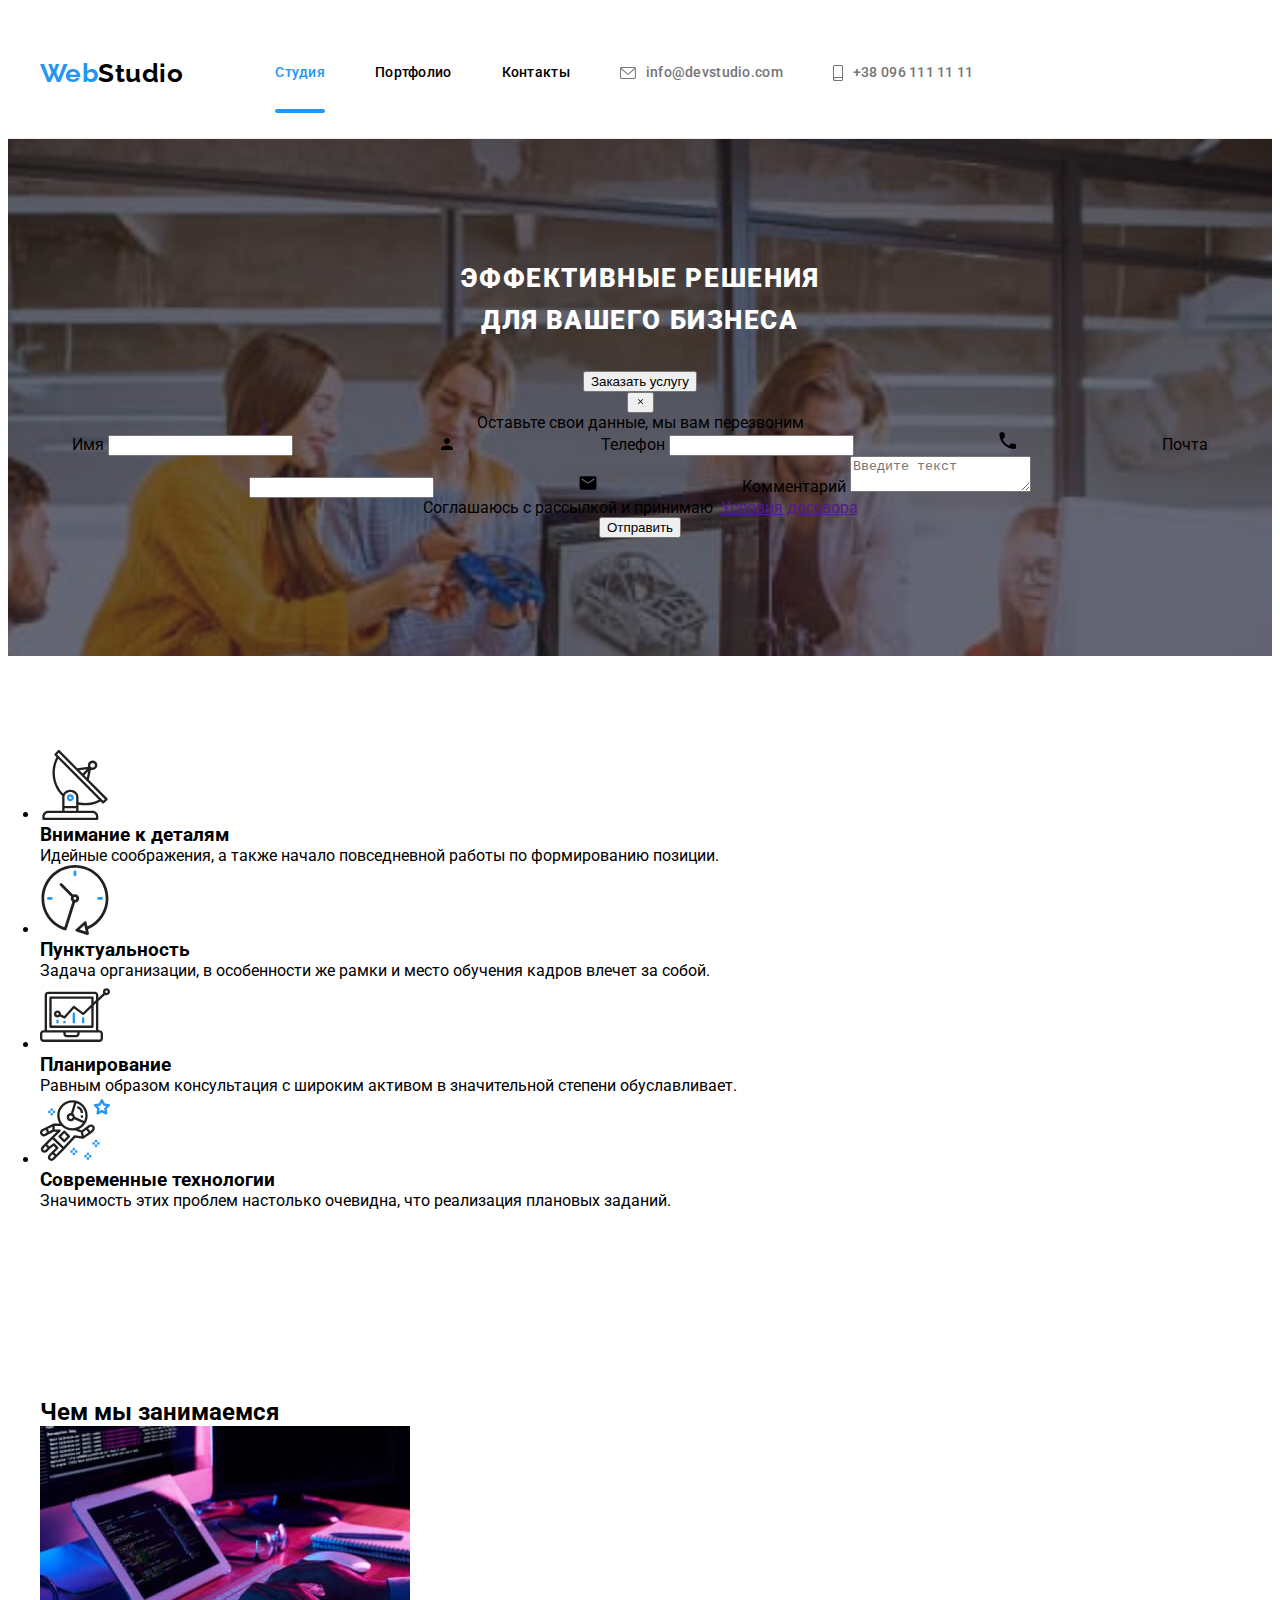
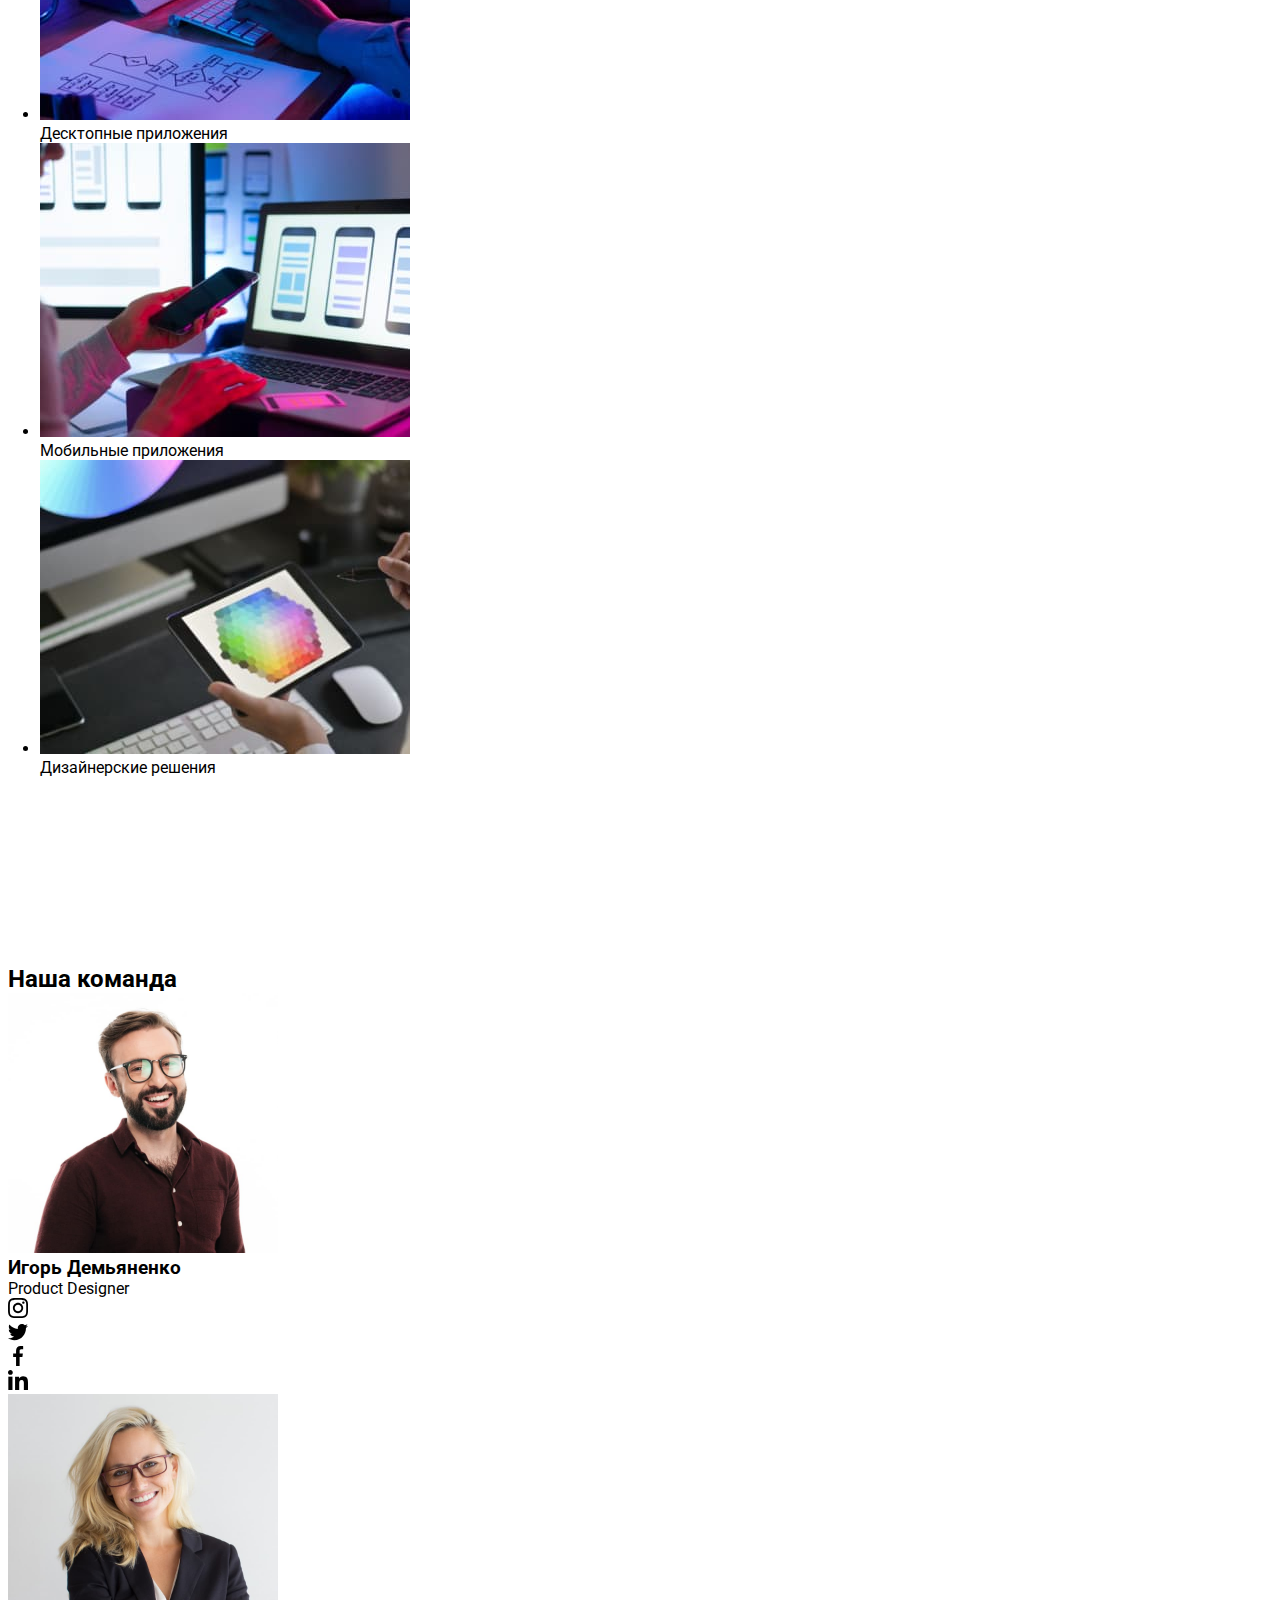
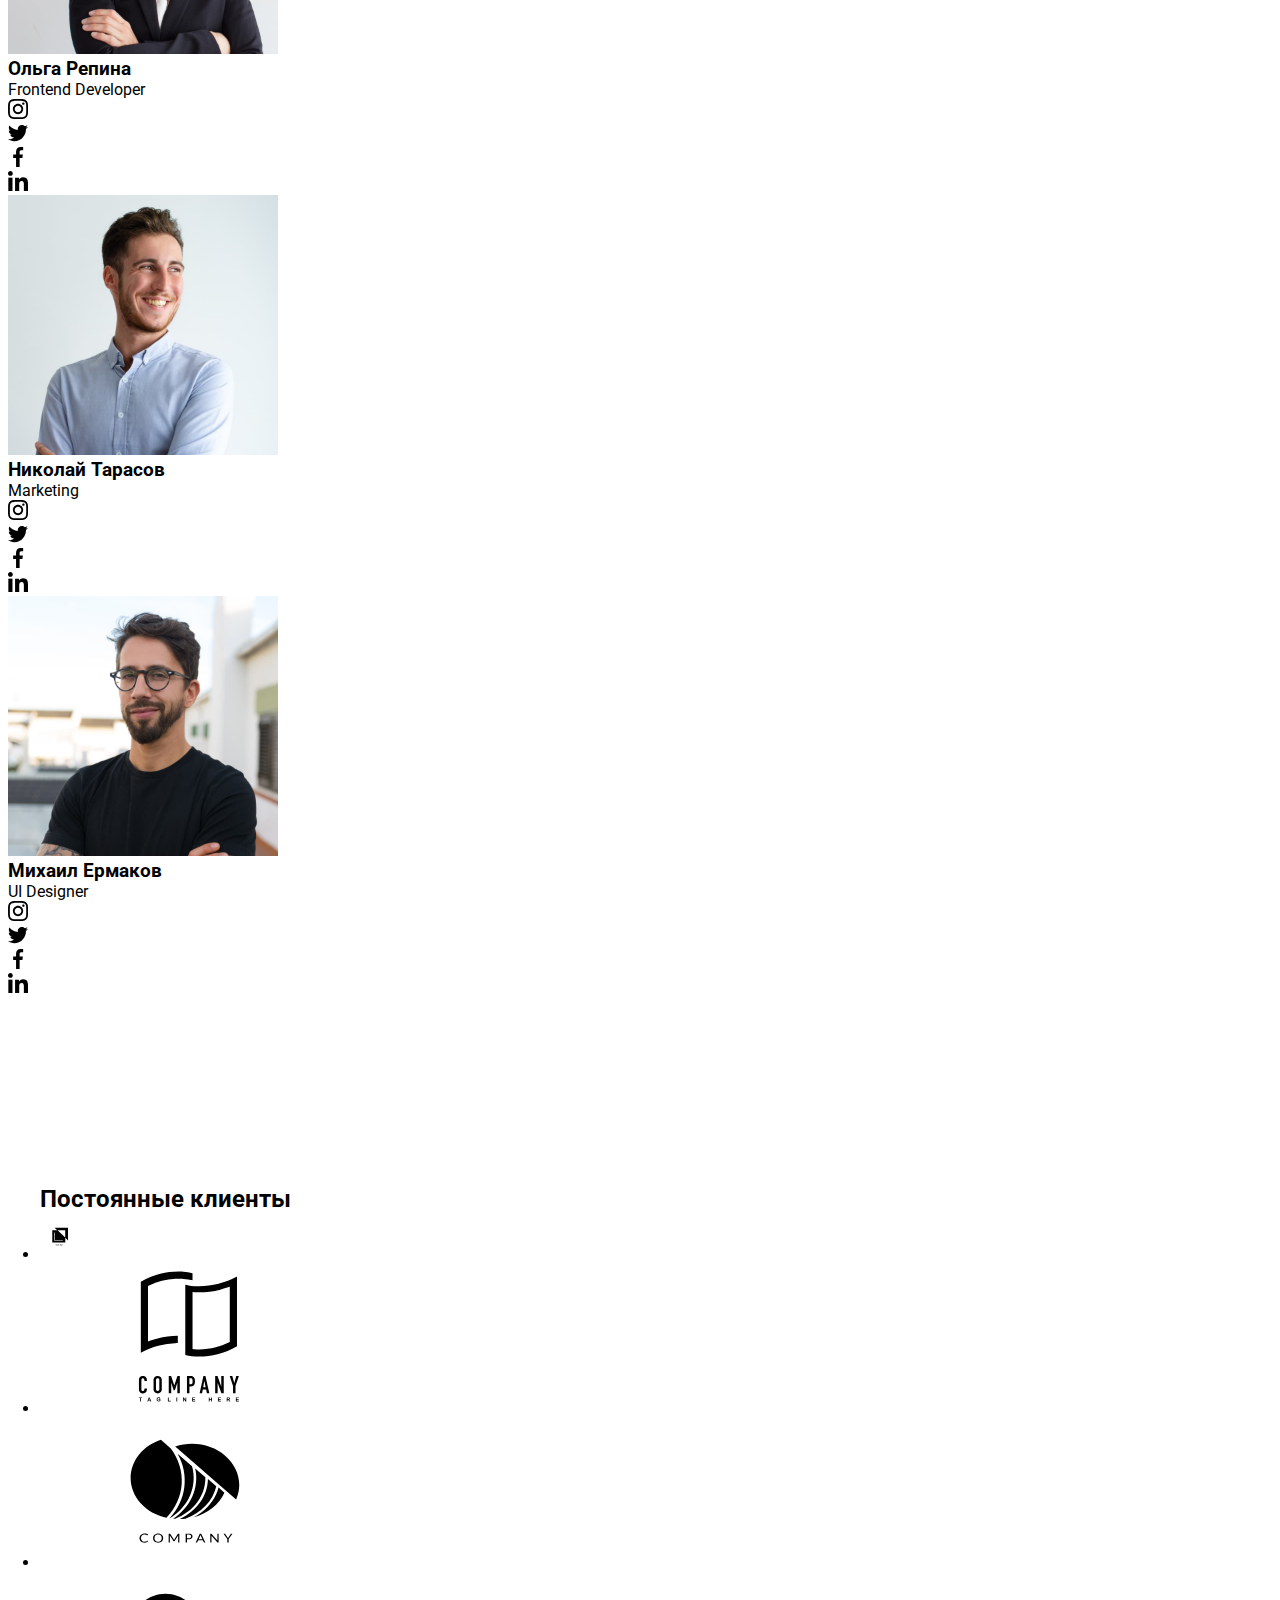
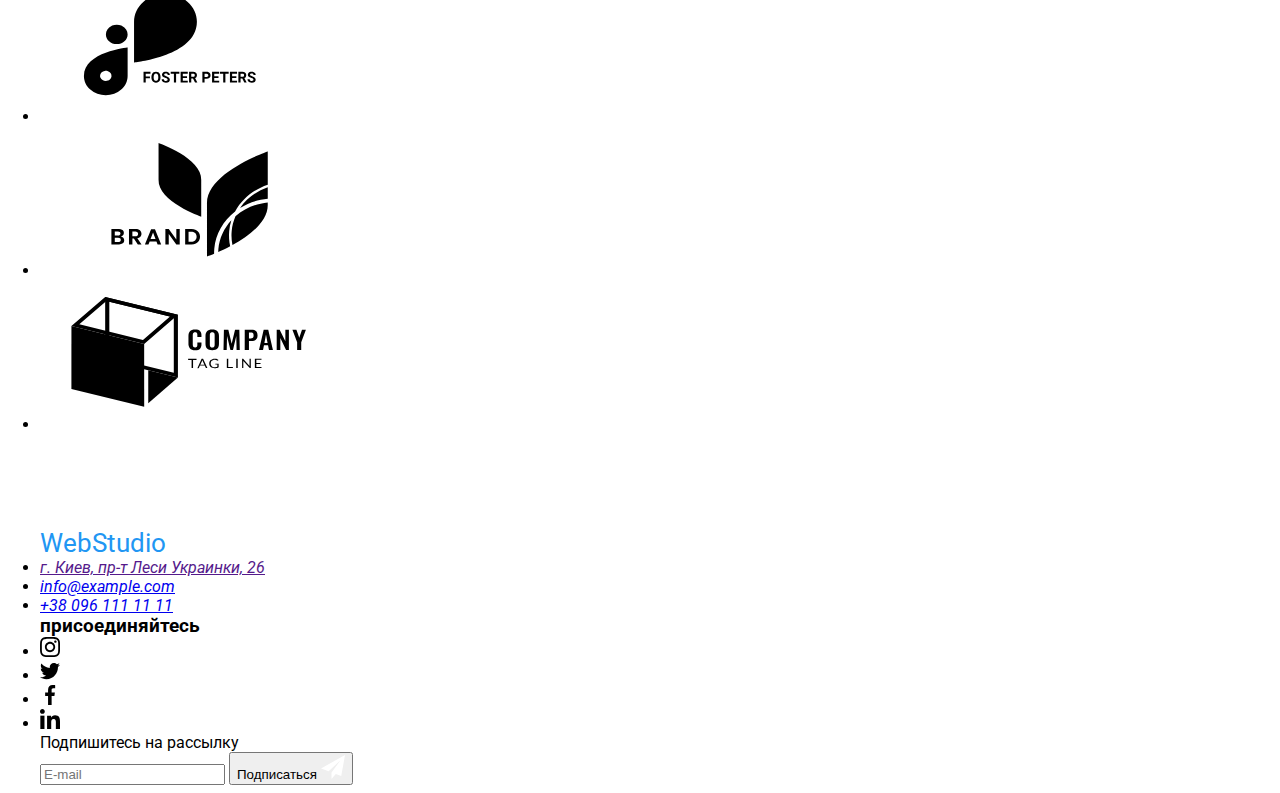
==== index.html @ 6438ca78 "sqoosh foto" ====
<!DOCTYPE html>
<html lang="ru">
<head>
    <meta charset="UTF-8">
    <meta http-equiv="X-UA-Compatible" content="IE=edge">
    <meta name="viewport" content="width=device-width, initial-scale=1.0">
    <title>Студия</title>
    <link rel="stylesheet" href="https://cdnjs.cloudflare.com/ajax/libs/modern-normalize/1.1.0/modern-normalize.min.css"
        integrity="sha512-wpPYUAdjBVSE4KJnH1VR1HeZfpl1ub8YT/NKx4PuQ5NmX2tKuGu6U/JRp5y+Y8XG2tV+wKQpNHVUX03MfMFn9Q=="
        crossorigin="anonymous" referrerpolicy="no-referrer" />
    <link href="https://fonts.googleapis.com/css2?family=Raleway:wght@700&family=Roboto:wght@400;500;700;900&display=swap"
        rel="stylesheet">
    <!--<link rel="stylesheet" href="./css/style.css"/>-->
    <link rel="stylesheet" href="./css/main.min.css" />
</head>
<body>

    <header class="header">
        <div class="container header-container">
        <nav class="nav">
            <a href="/" class="logo-blue">Web<span class="logo">Studio</span></a>
        <ul class="navheader">
            <li class="navheader__item">
                <a href="" class="navheader__navigation navheader__header-page current">Студия</a></li>
            <li class="navheader__item">
                <a href="./portfolio.html" class="navheader__navigation navheader__header-page">Портфолио</a></li>
            <li class="navheader__item">
                <a href="" class="navheader__navigation navheader__header-page">Контакты</a></li>
        </ul>
        <ul class="contacts">
            <li class="contacts__item-contact"><a href="mailto:info@devstudio.com" class="contacts__contact">
                    <svg class="contacts__mail-icon">
                        <use href="./img/symbol-defs.svg#icon-letter" wight="16" height="12"></use>
                    </svg>info@devstudio.com</a></li>
            <li class="contacts__item-contact"><a href="tel:+380961111111" class="contacts__contact">
                    <svg class="contacts__tel-icon">
                        <use href="./img/symbol-defs.svg#icon-smartphone" wight="10" height="16"></use>
                    </svg>+38 096 111 11 11</a></li>
        </ul>
        </nav>
        <button  type="button" class="burger-btn" data-menu-open>
            <svg class="burger-btn__icon" width="40" height="40">
                <use class="icon-burger" href="./img/symbol-defs.svg#icon-burger "></use>
                
            </svg>
        </button>
        </div>
        <div class="mobile-menu" data-menu>
            <div class="container mobile-menu__container">
                <button type="button" class="close-btn mobile-menu__close-button" data-menu-close>
                    <svg class="close-icon mobile-menu__close-icon" width="40" height="40">
                        <use class="icon-cross" href="./img/symbol-defs.svg#icon-close"></use>
                    </svg>
                </button>
                <ul class="nav-menu list">
                    <li class="nav-menu__item">
                        <a href="./index.html" class="nav-menu__link link">Студия</a>
                    </li>
                    <li class="nav-menu__item">
                        <a href="./portfolio.html" class="nav-menu__link link">Портфолио</a>
                    </li>
                    <li class="nav-menu__item">
                        <a href="" class="nav-menu__link link">Контакты</a>
                    </li>
                </ul>
                <ul class="nav-address list">
                    <li class="nav-address__tel">
                        <a href="tel:+380961111111" class="nav-address__tel-link link">+38 096 111 11 11</a>
                    </li>
                    <li class="nav-address__mail">
                        <a href="mailto:info@devstudio.com" class="nav-address__mail-link link">info@devstudio.com</a>
                    </li>
                </ul>
                <ul class="nav-social list">
                    <li class="nav-social__item">
                        <a href="" class="nav-social__link link">Instagram</a>
                    </li>
                    <li class="nav-social__item">
                        <a href="" class="nav-social__link link">Twitter</a>
                    </li>
                    <li class="nav-social__item">
                        <a href="" class="nav-social__link link">Facebook</a>
                    </li>
                    <li class="nav-social__item">
                        <a href="" class="nav-social__link link">LinkedIn</a>
                    </li>
                </ul>
            </div>
        </div>
    </header>
    <main>
        <section class="title title-section">
            <div class="container">
            <h1 class="title__first">Эффективные решения <br />для вашего бизнеса</h1>
            <button type="button" class="btn" data-modal-open>Заказать услугу</button>
            <div class="backdrop is-hidden" data-modal>
                <div class="modal">
                    <button type="button" class="modal__close-btn" data-modal-close>
                        <svg class="modal__close-icon" width="11" height="11">
                            <use href="./img/symbol-defs.svg#icon-close"></use>
                        </svg>
                    </button>
                    <form class="modal-form">
                        <p class="modal-form__title">Оставьте свои данные, мы вам перезвоним</p>
                        <label class="modal-form__field">
                            Имя
                            <span class="container-icon">
                                <input name="user-name" type="text" class="modal-form__input" required >
                                <svg class="modal-form__input-icon" wight="12" height="12" >
                                    <use href="./img/symbol-defs.svg#icon-name"></use>
                                </svg>
                            </span>
                        </label>
                        <label class="modal-form__field">
                            Телефон
                            <span class="container-icon">
                                <input name="user-phone" type="tel" class="modal-form__input">
                                <svg class="modal-form__input-icon" wight="18" height="18">
                                    <use href="./img/symbol-defs.svg#icon-phone"></use>
                                </svg>
                            </span>
                        </label>
                        <label class="modal-form__field">
                            Почта
                            <span class="container-icon">
                                <input name="user-email" type="email" class="modal-form__input">
                                <svg class="modal-form__input-icon" wight="18" height="18">
                                    <use href="./img/symbol-defs.svg#icon-mail"></use>
                                </svg>
                            </span>
                        </label>
                        <label class="modal-form__field">
                            Комментарий
                            <textarea class="modal-form__input modal-form__message" name="user-message" placeholder="Введите текст"></textarea>
                        </label>
                        <div class="contact-form-chekbox-wrapper">
                        <input name="checkbox-policy" type="checkbox" class="modal-form__checkbox visually-hidden" id="checkbox-policy" required>
                        <label class="modal-form__checkbox-policy" for="checkbox-policy" >Соглашаюсь с рассылкой и принимаю&ensp;<a href="" class="modal-form-policy-link">Условия договора</a></label>
                        </div>
                        <button type="submit" class="modal-form__btn">Отправить</button>
                    </form>
                </div>
            </div>
            </div>
        </section>
        <section class="list-desc section">
            <div class="container">
            <h2 hidden>Особенности</h2>
            <ul class="advantages">
                <li class="advantages__title">
                    <div class="advantages__deck-title">
                        <svg class="advantages__desc-icon" width="70" height="70">
                            <use href="./img/symbol-defs.svg#icon-antenna"></use>
                        </svg>
                        </div>
                    <h3 class="advantages__h3-list-title">Внимание к деталям</h3>
                    <p class="advantages__p-list-title">Идейные соображения, а также начало повседневной работы по формированию позиции.</p>
                    
                </li>
                <li class="advantages__title">
                    <div class="advantages__deck-title">
                        <svg class="advantages__desc-icon" width="70" height="70">
                            <use href="./img/symbol-defs.svg#icon-clock"></use>
                        </svg>
                        </div>
                    <h3 class="advantages__h3-list-title">Пунктуальность</h3>
                    <p class="advantages__p-list-title">Задача организации, в особенности же рамки и место обучения кадров влечет за собой.</p>
                    
                </li>
                <li class="advantages__title">
                    <div class="advantages__deck-title">
                        <svg class="advantages__desc-icon" width="70" height="70">
                            <use href="./img/symbol-defs.svg#icon-diagram"></use>
                        </svg>
                        </div>
                    <h3 class="advantages__h3-list-title">Планирование</h3>
                    <p class="advantages__p-list-title">Равным образом консультация с широким активом в значительной степени обуславливает.</p>
                    
                </li>
                <li class="advantages__title" >
                    <div class="advantages__deck-title">
                        <svg class="advantages__desc-icon" width="70" height="70">
                            <use href="./img/symbol-defs.svg#icon-astronaut"></use>
                        </svg>
                        </div>
                    <h3 class="advantages__h3-list-title">Современные технологии</h3>
                    <p class="advantages__p-list-title">Значимость этих проблем настолько очевидна, что реализация плановых заданий.</p> 
                </li>
            </ul>
            </div>
        </section>
        <section class="list-busy section">
            <div class="container">
               
            <h2 class="list-busy__h2-title">Чем мы занимаемся</h2>
            <ul class="busy">
                <li class="busy__list-title-img">
                <div class="busy__title">
                <img src="./img/box1.jpg" alt="" 
                width="370"
                height="294"/>
                <div class="busy__box">
                    <p class="busy__text">Десктопные приложения</p>
                </div>
                </div>
                </li>
                <li class="busy__list-title-img">
                <div class="busy__title">
                <img src="./img/box2.jpg" alt=""
                width="370"
                height="294"/>
                <div class="busy__box">
                    <p class="busy__text">Мобильные приложения</p>
                </div>
                </div>
                </li>
                <li class="busy__list-title-img">
                <div class="busy__title">
                <img src="./img/box3.jpg" alt=""
                width="370"
                height="294"/>
                <div class="busy__box">
                    <p class="busy__text">Дизайнерские решения</p>
                </div>
                </div>
                </li>
            </ul>
            </div>
        </section>
        <section class="list-imgs section">
            <h2 class="list-imgs__h2-title">Наша команда</h2>
            <ul class="team">
                <li class="team__list-title-imgs"><img src="./img/img1.jpg" alt=""
                    width="270"
                    height="260"/>
                    <div class="team__info">
                    <h3 class="team__h3-name">Игорь Демьяненко</h3>
                    <p class="team__p-name">Product Designer</p>
                    <ul class="social">
                        <li class="social__links-item">
                            <a href="" class="social__list-item">
                            <svg class="social__icon" width="20" height="20">
                                <use href="./img/symbol-defs.svg#icon-instagram2"></use>
                            </svg> </a> 
                        </li>
                        <li class="social__links-item">
                            <a href="" class="social__list-item">
                            <svg class="social__icon" width="20" height="20">
                                <use href="./img/symbol-defs.svg#icon-twitter"></use>
                            </svg> </a> 
                        </li>
                        <li class="social__links-item">
                            <a href="" class="social__list-item">
                            <svg class="social__icon" width="20" height="20">
                                <use href="./img/symbol-defs.svg#icon-facebook"></use>
                            </svg> </a> 
                        </li>
                        <li class="social__links-item">
                            <a href="" class="social__list-item">
                            <svg class="social__icon" width="20" height="20">
                                <use href="./img/symbol-defs.svg#icon-linkedin"></use>
                            </svg> </a> 
                        </li>
                    </ul>
                    </div>
                </li>
                <li class="team__list-title-imgs"><img src="./img/img2.jpg" alt=""
                    width="270"
                    height="260"/>
                    <div class="team__info">
                    <h3 class="team__h3-name">Ольга Репина</h3>
                    <p class="team__p-name">Frontend Developer</p>
                    <ul class="social">
                        <li class="social__links-item"><a href="" class="social__list-item">
                                <svg class="social__icon" width="20" height="20">
                                    <use href="./img/symbol-defs.svg#icon-instagram2"></use>
                                </svg> </a>
                        </li>
                        <li class="social__links-item"><a href="" class="social__list-item">
                                <svg class="social__icon" width="20" height="20">
                                    <use href="./img/symbol-defs.svg#icon-twitter"></use>
                                </svg> </a>
                        </li>
                        <li class="social__links-item"><a href="" class="social__list-item">
                                <svg class="social__icon" width="20" height="20">
                                    <use href="./img/symbol-defs.svg#icon-facebook"></use>
                                </svg> </a>
                        </li>
                        <li class="social__links-item"><a href="" class="social__list-item">
                                <svg class="social__icon" width="20" height="20">
                                    <use href="./img/symbol-defs.svg#icon-linkedin"></use>
                                </svg> </a>
                        </li>
                    </ul>
                    </div>
                </li>
                <li class="team__list-title-imgs"><img src="./img/img3.jpg" alt=""
                    width="270"
                    height="260"/>
                    <div class="team__info">
                    <h3 class="team__h3-name">Николай Тарасов</h3>
                    <p class="team__p-name">Marketing</p>
                    <ul class="social">
                        <li class="social__links-item"><a href="" class="social__list-item">
                                <svg class="social__icon" width="20" height="20">
                                    <use href="./img/symbol-defs.svg#icon-instagram2"></use>
                                </svg> </a>
                        </li>
                        <li class="social__links-item"><a href="" class="social__list-item">
                                <svg class="social__icon" width="20" height="20">
                                    <use href="./img/symbol-defs.svg#icon-twitter"></use>
                                </svg> </a>
                        </li>
                        <li class="social__links-item"><a href="" class="social__list-item">
                                <svg class="social__icon" width="20" height="20">
                                    <use href="./img/symbol-defs.svg#icon-facebook"></use>
                                </svg> </a>
                        </li>
                        <li class="social__links-item"><a href="" class="social__list-item">
                                <svg class="social__icon" width="20" height="20">
                                    <use href="./img/symbol-defs.svg#icon-linkedin"></use>
                                </svg> </a>
                        </li>
                    </ul>
                    </div>
                </li>
                <li class="team__list-title-imgs"><img src="./img/img4.jpg" alt=""
                    width="270"
                    height="260"/>
                    <div class="team__info">
                    <h3 class="team__h3-name">Михаил Ермаков</h3>
                    <p class="team__p-name">UI Designer</p>
                    <ul class="social">
                        <li class="social__links-item">
                            <a href="" class="social__list-item">
                                <svg class="social__icon" width="20" height="20">
                                    <use href="./img/symbol-defs.svg#icon-instagram2"></use>
                                </svg> </a>
                        </li>
                        <li class="social__links-item">
                            <a href="" class="social__list-item">
                                <svg class="social__icon" width="20" height="20">
                                    <use href="./img/symbol-defs.svg#icon-twitter"></use>
                                </svg> </a>
                        </li>
                        <li class="social__links-item">
                            <a href="" class="social__list-item">
                                <svg class="social__icon" width="20" height="20">
                                    <use href="./img/symbol-defs.svg#icon-facebook"></use>
                                </svg> </a>
                        </li>
                        <li class="social__links-item">
                            <a href="" class="social__list-item">
                                <svg class="social__icon" width="20" height="20">
                                    <use href="./img/symbol-defs.svg#icon-linkedin"></use>
                                </svg> </a>
                        </li>
                    </ul>
                    </div>
                </li>
            </ul>
        </section>
        <section class="section regular-customers">
            <div class="container">
            <h2 class="section__regular-customers">Постоянные клиенты</h2>
            <ul class="customers">
                <li class="customers__imegs-regular">
                    <a href="" class="customers__client-link">
                        <svg class="customers__client-icon" width="41" height="47"><use href="./img/symbol-defs.svg#icon-logo1"></use>
                        </svg>
                    </a>
                </li>
                <li class="customers__imegs-regular">
                    <a href="" class="customers__client-link">
                        <svg class="customers__client-icon"><use href="./img/symbol-defs.svg#icon-logo2"></use>
                        </svg>
                    </a>
                </li>
                <li class="customers__imegs-regular">
                    <a href="" class="customers__client-link">
                        <svg class="customers__client-icon"><use href="./img/symbol-defs.svg#icon-logo3"></use>
                        </svg>
                    </a>
                </li>
                <li class="customers__imegs-regular">
                    <a href="" class="customers__client-link">
                        <svg class="customers__client-icon"><use href="./img/symbol-defs.svg#icon-logo4"></use>
                        </svg>
                    </a>
                </li>
                <li class="customers__imegs-regular">
                    <a href="" class="customers__client-link">
                        <svg class="customers__client-icon"><use href="./img/symbol-defs.svg#icon-logo5"></use>
                        </svg>
                    </a>
                </li>
                <li class="customers__imegs-regular">
                    <a href="" class="customers__client-link">
                        <svg class="customers__client-icon"><use href="./img/symbol-defs.svg#icon-logo6"></use>
                        </svg>
                    </a>
                </li>
            </ul>
            </div>
        </section>  
    </main>
    <footer class="footer">
        <div class="container footer-container">
            <div class="footer__adress">
                <a href="/" class="logo-blue">Web<span class="logo-white">Studio</span></a>
                <address class="adress">
                    <ul class="adress__list">
                        <li class="footer__contact"><a href="" class="adress__link">г. Киев, пр-т Леси Украинки, 26</a></li>
                        <li class="footer__contact"><a href="mailto:info@example.com"
                                class="footer__mail">info@example.com</a></li>
                        <li class="footer__contact"><a href="tel:+380961111111" class="footer__tel">+38 096 111 11 11</a></li>
                    </ul>
                </address>
            </div>
            <div class="footer__social-container">
                <h3 class="footer__social-title">присоединяйтесь</h3>
                <ul class="footer-social-list">
                    <li class="footer-social-list__item">
                        <a href="" class="footer-social-list__item-link">
                        <svg class="footer-social-list__icon" width="20" height="20">
                            <use href="./img/symbol-defs.svg#icon-instagram1">
                            </use>
                        </svg>
                        </a>
                    </li>
                    <li class="footer-social-list__item">
                        <a href="" class="footer-social-list__item-link">
                            <svg class="footer-social-list__icon" width="20" height="20">
                                <use href="./img/symbol-defs.svg#icon-twitter">
                                </use>
                            </svg>
                        </a>
                    </li>
                    <li class="footer-social-list__item">
                        <a href="" class="footer-social-list__item-link">
                            <svg class="footer-social-list__icon" width="20" height="20">
                                <use href="./img/symbol-defs.svg#icon-facebook">
                                </use>
                            </svg>
                        </a>
                    </li>
                    <li class="footer-social-list__item">
                        <a href="" class="footer-social-list__item-link">
                            <svg class="footer-social-list__icon" width="20" height="20">
                                <use href="./img/symbol-defs.svg#icon-linkedin">
                                </use>
                            </svg>
                        </a>
                    </li>
                </ul>
            </div>
            <div class="footer__subscription">
                <p class="footer__subtitle">Подпишитесь на рассылку</p>
                <div class="subscription">
                    <form action="#" class="footer-form">
                    <div class="footer-form__item">
                    <input type="email" name="email" placeholder="E-mail" class="footer-form__input">
                    <button type="submit" class="submit-btn">Подписаться
                    <svg class="footer-form__icon" width="24" height="24">
                        <use href="./img/symbol-defs.svg#icon-send"></use>
                    </svg>
                    </button>
                    </div>
                    </form>
                </div>
            </div>
        </div>
    </footer>

    
    <script src="./js/modal.js"></script>
    <script src="./js/menu.js"></script>
    </body>
    
    </html>
---- css/style.css ----
/*Начало Секции 1 студии*/


/*Конец Секции 1 студии*/
/*Начало Секции 2 студии*/

/*Конец Секции 2 студии*/
/*Начало Секции 3 студии*/

/*Конец Секции 3 студии*/
/*Начало Секции 4 студии*/

/*Конец Секции 4 студии*/
/*Начало Секции 5 студии*/

/*Конец Секции 5 студии*/
/*Начало секции в портфолио*/

/*Начало секции портфолио*/


/*Конец секции портфолио*/
/*Шапка студия*/

/*Шапка студия и портфолио конец*/

/*Начало футера*/

/*Конец футера*/
---- css/main.min.css ----
:root{--main-font-family: "Roboto", sans-serif;--secondary-fond-family: "Raleway", sans-serif;--navigation-color: #2196f3;--btn-tittle: #ffffff;--backgraund-section: #2f303a;--secondary-text-color: #757575;--btn-main-color-text: #000000;--main-footer-contacts: rgba(255, 255, 255, 0.6);--btn-background: #188ce8}.visually-hidden{position:absolute;width:1px;height:1px;margin:-1px;border:0;padding:0;white-space:nowrap;clip-path:inset(100%);clip:rect(0 0 0 0);overflow:hidden}body{font-family:var(--main-font-family);color:var(--btn-main-color-text)}h1,h2,h3,h4,h5,h6,p,ul,li{padding:0;margin:0}@media screen and (min-width: 1200px){.section{padding-bottom:94px;padding-top:94px}}.container{width:100%;padding-left:15px;padding-right:15px}@media screen and (min-width: 480px){.container{width:480px;margin:0 auto}}@media screen and (min-width: 768px){.container{width:768px}}@media screen and (min-width: 1200px){.container{width:1200px}}.header{font-family:var(--secondary-fond-family);font-style:normal;font-weight:700;line-height:1.19;letter-spacing:0.03em}.header-container{display:flex;justify-content:space-between;align-items:center;padding-top:16px;padding-bottom:16px;margin:0 auto}.logo-blue{color:var(--navigation-color);text-decoration:none;font-size:26px}.logo{color:var(--btn-main-color-text);text-decoration:none;font-size:26px}@media screen and (max-width: 767px){.header-container{display:flex}.navheader,.contacts{display:none}}@media screen and (min-width: 768px){.nav{font-style:normal;font-weight:700;line-height:1.19;letter-spacing:0.03em;display:flex;align-items:center;justify-content:space-between}.navheader{display:flex;margin-left:92px;list-style:none;border-style:none}.navheader .navheader__item{margin-right:50px}.header-container{padding-top:21px;padding-bottom:21px}.images,.adress-list{list-style:none;border-style:none}.navheader__navigation,.contacts__contact{font-family:var(--main-font-family);font-weight:500;font-size:14px;line-height:1.14;letter-spacing:0.02em;text-decoration:none}.navheader__header-page{display:block;padding-bottom:32px;padding-top:32px;position:relative;transition-property:color;transition-duration:250ms;transition-timing-function:cubic-bezier(0.4, 0, 0.2, 1)}.navheader a:hover::after,.current::after{content:"";width:100%;height:4px;background-color:#2196f3;display:block;position:absolute;bottom:0;border-radius:2px}.navheader a:hover,.navheader a:focus{color:var(--navigation-color)}.navheader__navigation{color:var(--btn-main-color-text)}.contacts .contacts__item-contact{display:block;margin-right:50px}.contacts__item-contact a{display:flex;align-items:center;padding-top:32px;padding-bottom:32px}.contacts{margin-left:auto}.contacts .contacts__item-contact+.contacts__item-contact{margin-right:0}.contacts__item-contact .contacts__contact{color:var(--secondary-text-color);fill:var(--secondary-text-color);transition-property:color;transition-duration:250ms;transition-timing-function:cubic-bezier(0.4, 0, 0.2, 1)}.contacts__contact:hover,.contacts__contact:focus{color:var(--navigation-color);fill:#2196f3}.header .current{color:var(--navigation-color)}.header{justify-content:center;width:100%;margin-right:auto;margin-left:auto;border-bottom:1px solid #ececec}.contacts__item-contact .contacts__contact{display:flex;align-items:center}.contacts__mail-icon{width:16px;height:12px;margin-right:10px}.contacts__tel-icon{width:10px;height:16px;margin-right:10px}}@media screen and (min-width: 1200px){.navheader{display:flex;list-style:none;border-style:none}.navheader .navheader__item{margin-right:50px}.navheader__item{position:relative}.header-container{display:flex;padding-top:25px;padding-bottom:25px}.contacts{display:flex;list-style:none;border-style:none}.contacts__item-contact{margin-right:30px;margin-bottom:0px}}.burger-btn{display:inline-flex;background-color:transparent;border:none;padding:0;line-height:0;fill:currentColor;transition:fill 250ms cubic-bezier(0.4, 0, 0.2, 1)}.burger-btn:hover{fill:var(--navigation-color);cursor:pointer}.mobile-menu{position:fixed;z-index:100;top:0;left:0;width:100vw;height:100vh;background-color:#ffffff;opacity:0;visibility:hidden;pointer-events:none;transition:opacity 250ms cubic-bezier(0.4, 0, 0.2, 1),visibility 205ms cubic-bezier(0.4, 0, 0.2, 1)}.mobile-menu__container{height:100vh;display:flex;flex-direction:column;justify-content:space-between;position:relative;padding-top:48px;padding-left:25px}.mobile-menu__close-button{position:absolute;top:10px;right:0px;fill:currentColor;transition:fill 250ms cubic-bezier(0.4, 0, 0.2, 1)}.mobile-menu__close-button:hover{fill:var(--navigation-color);cursor:pointer}.mobile-menu.is-open{opacity:1;visibility:visible;pointer-events:auto}.close-btn{position:absolute;background-color:unset;border:unset;padding:unset;line-height:0;width:40px;height:40px}.list{font-family:'Roboto';font-style:normal;font-weight:500;font-size:40px;line-height:47px;text-align:center;letter-spacing:0.02em;color:#2196F3;list-style:none}.nav-menu__item{list-style:none;border-style:none}.link{text-decoration:none}@media screen and (min-width: 768px){.burger-btn{display:none}}.title{background-color:#c4c4c4;background-image:linear-gradient(rgba(47,48,58,0.4), rgba(47,48,58,0.4)),url(../../img/studio/mobile/hero-img.jpg);background-size:cover;text-align:center}@media (min-device-pixel-ratio: 2), (min-resolution: 192dpi), (min-resolution: 2dppx){.title{background-image:linear-gradient(rgba(47,48,58,0.4), rgba(47,48,58,0.4)),url(../../img/studio/mobile/hero-img@2x.jpg)}}.title-section{width:100%;padding-top:118px;padding-bottom:118px}.title__first{margin-bottom:30px;font-weight:900;font-size:26px;line-height:1.62;text-align:center;letter-spacing:0.06em;text-transform:uppercase;color:var(--btn-tittle);font-family:var(--main-font-family)}
/*# sourceMappingURL=main.min.css.map */
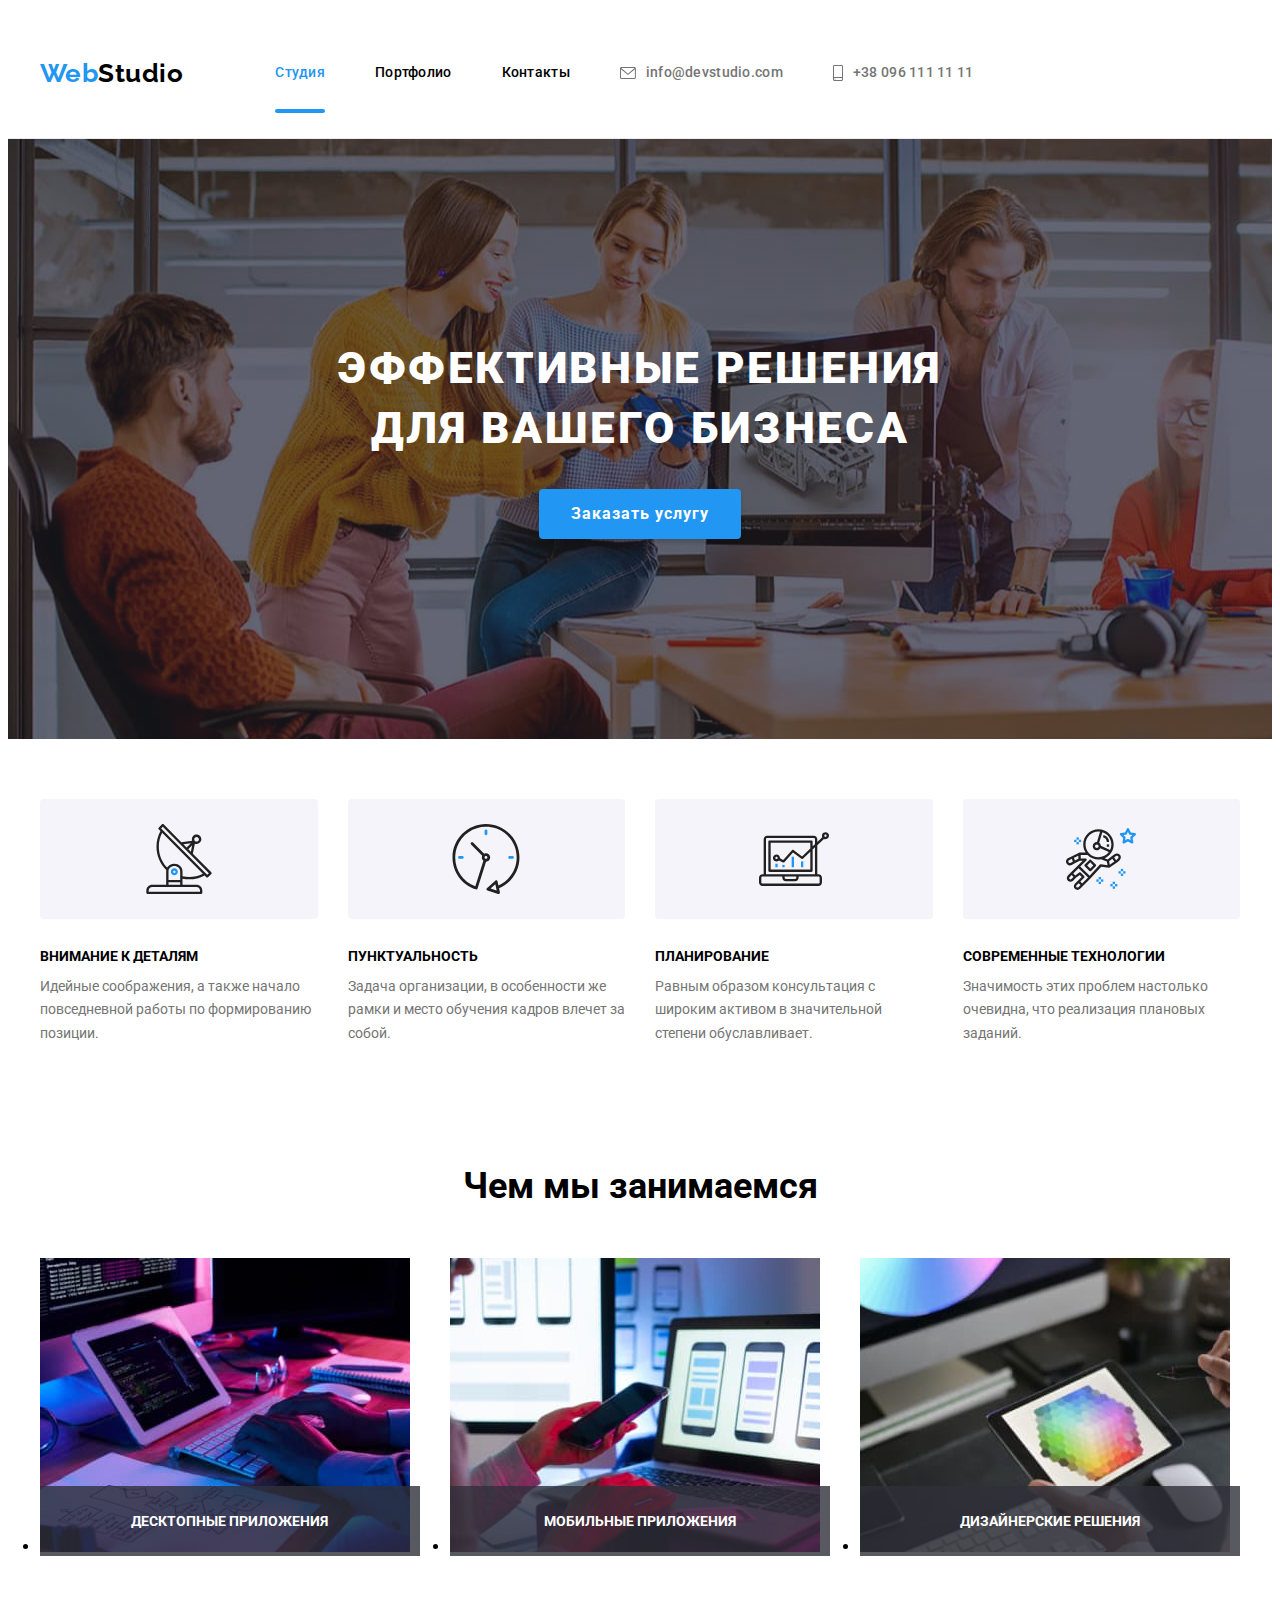
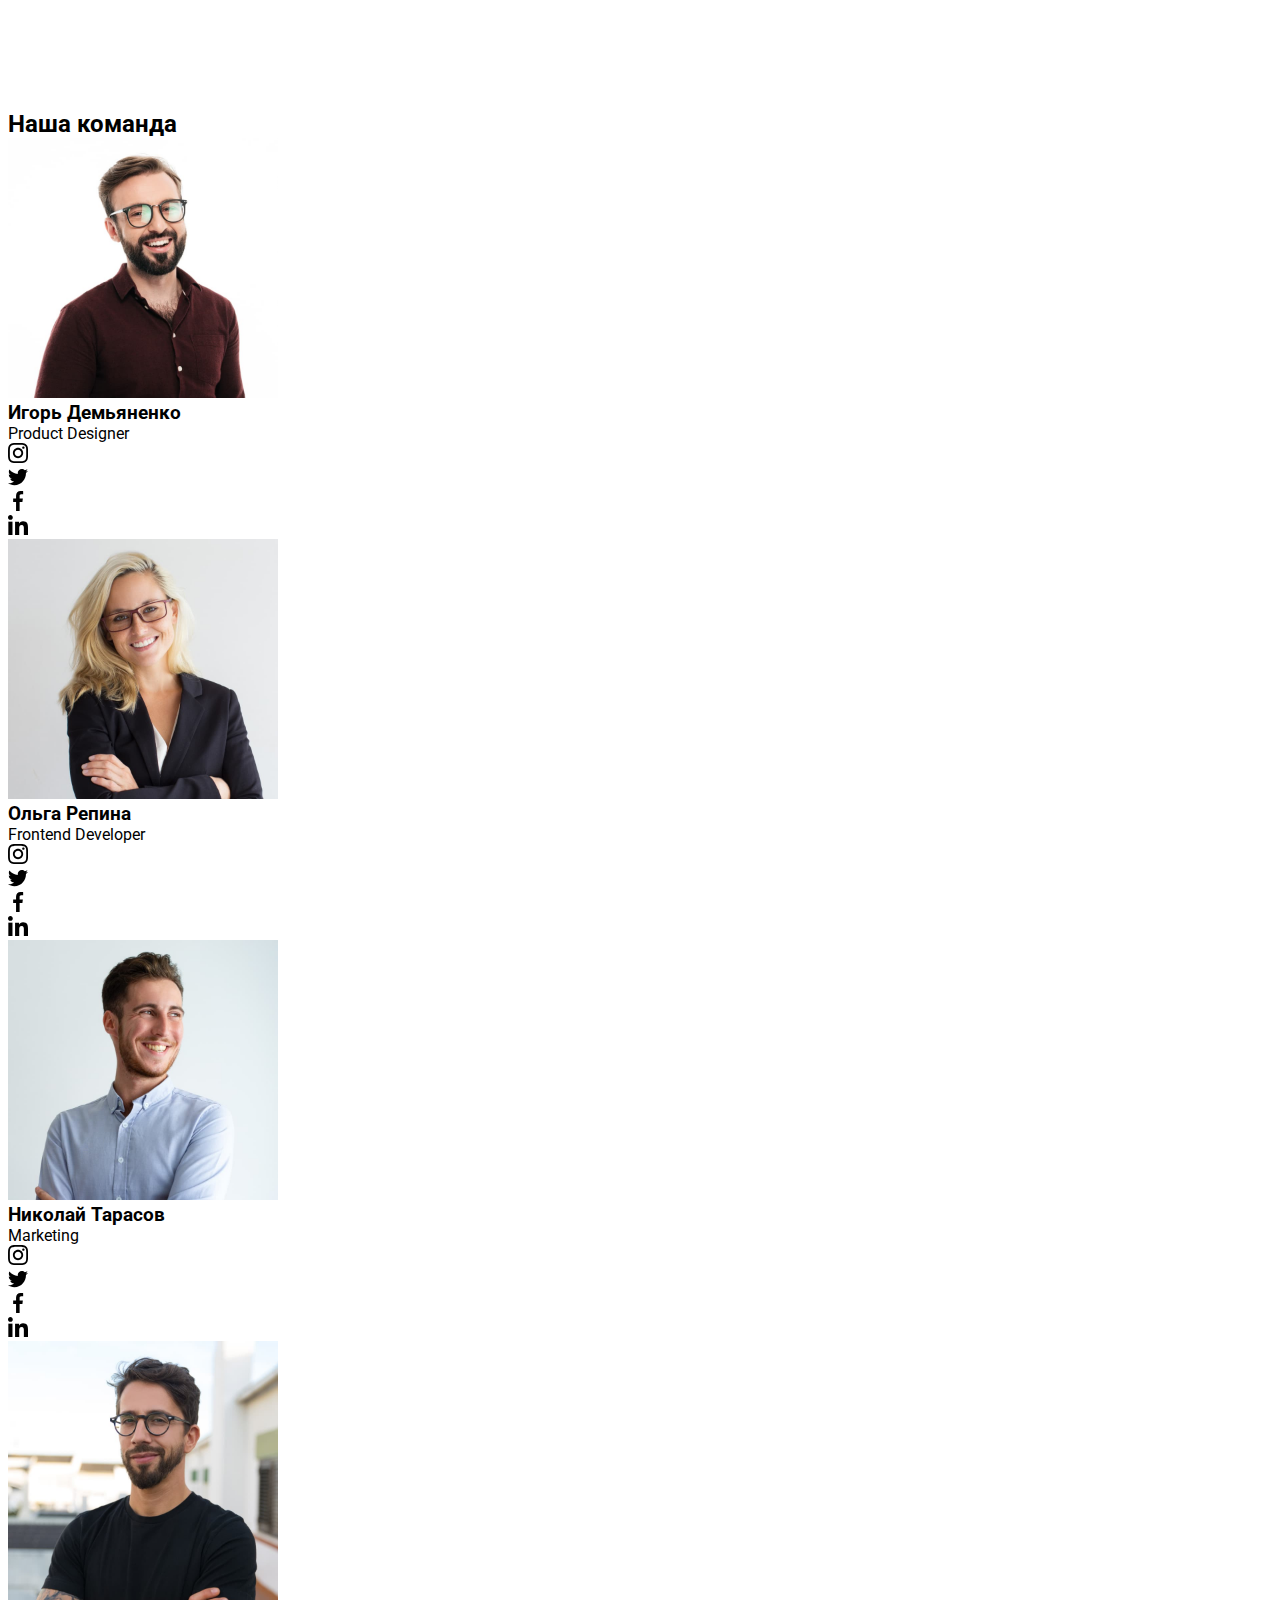
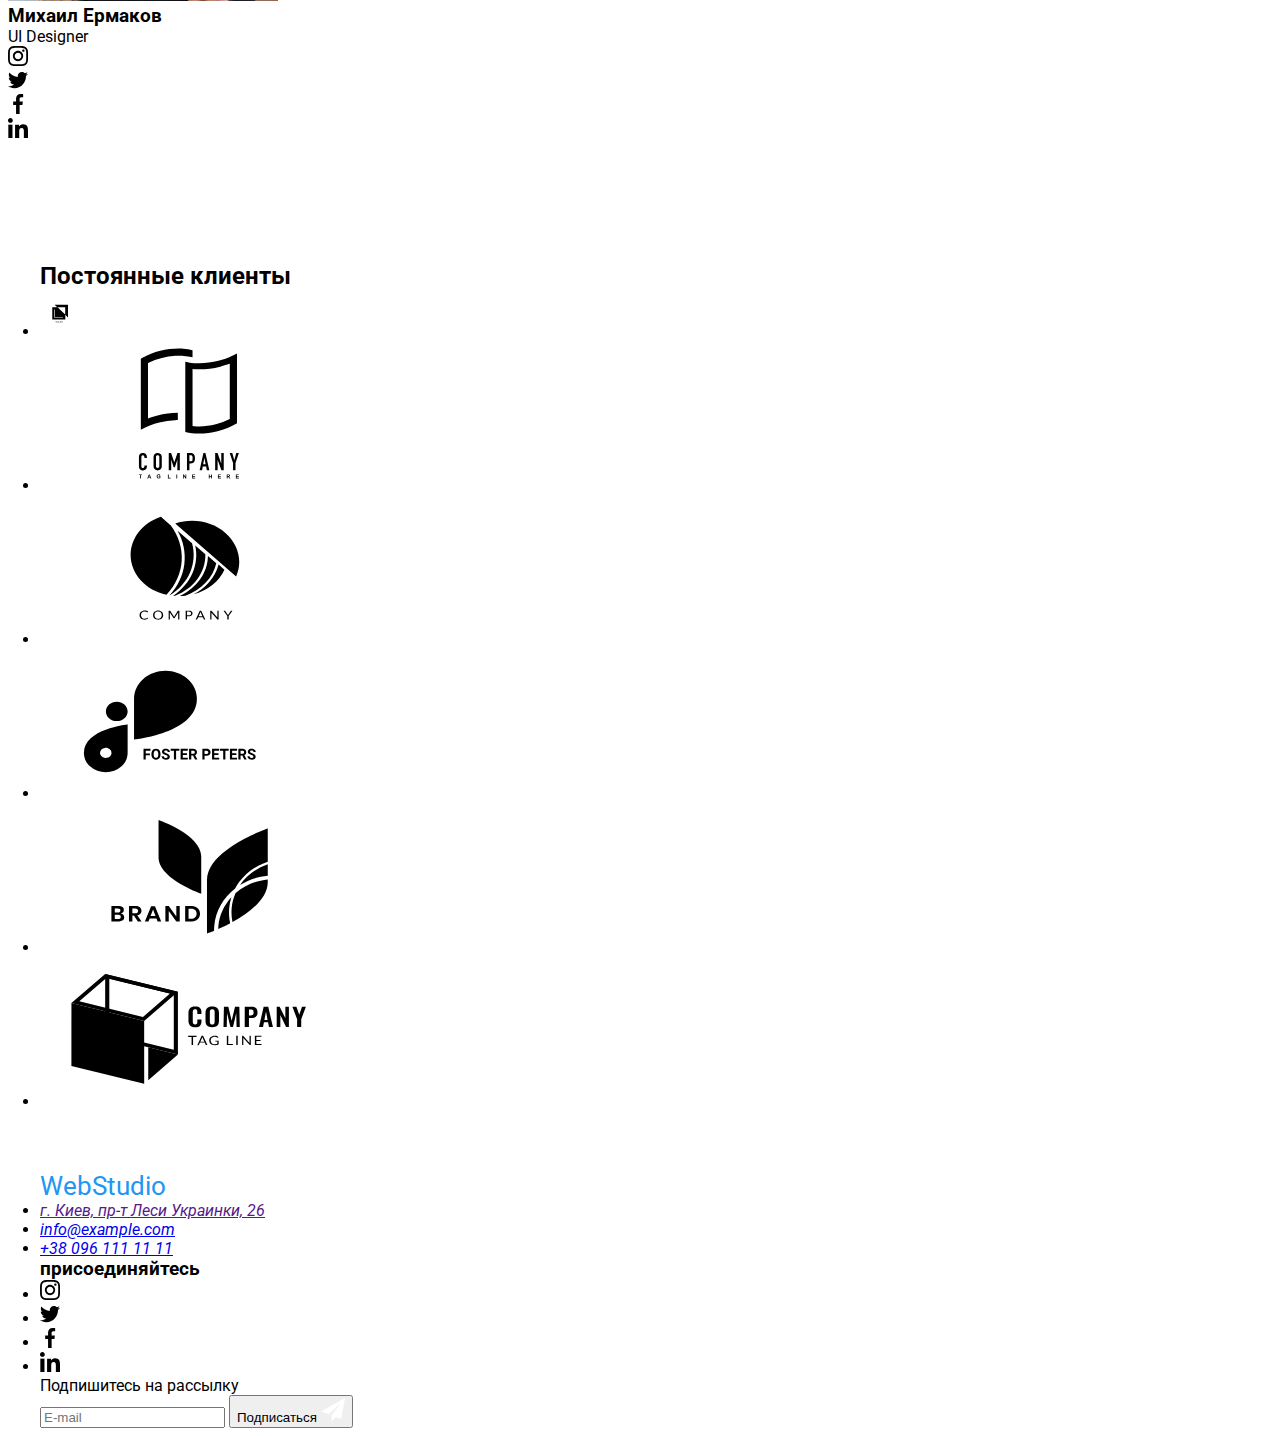
==== commit 879ec047: "1,2,3 section" ====
--- a/index.html
+++ b/index.html
@@ -96,7 +96,7 @@
             <div class="backdrop is-hidden" data-modal>
                 <div class="modal">
                     <button type="button" class="modal__close-btn" data-modal-close>
-                        <svg class="modal__close-icon" width="11" height="11">
+                        <svg class="modal__close-icon" width="40" height="40">
                             <use href="./img/symbol-defs.svg#icon-close"></use>
                         </svg>
                     </button>
--- a/css/main.min.css
+++ b/css/main.min.css
@@ -1,2 +1,2 @@
-:root{--main-font-family: "Roboto", sans-serif;--secondary-fond-family: "Raleway", sans-serif;--navigation-color: #2196f3;--btn-tittle: #ffffff;--backgraund-section: #2f303a;--secondary-text-color: #757575;--btn-main-color-text: #000000;--main-footer-contacts: rgba(255, 255, 255, 0.6);--btn-background: #188ce8}.visually-hidden{position:absolute;width:1px;height:1px;margin:-1px;border:0;padding:0;white-space:nowrap;clip-path:inset(100%);clip:rect(0 0 0 0);overflow:hidden}body{font-family:var(--main-font-family);color:var(--btn-main-color-text)}h1,h2,h3,h4,h5,h6,p,ul,li{padding:0;margin:0}@media screen and (min-width: 1200px){.section{padding-bottom:94px;padding-top:94px}}.container{width:100%;padding-left:15px;padding-right:15px}@media screen and (min-width: 480px){.container{width:480px;margin:0 auto}}@media screen and (min-width: 768px){.container{width:768px}}@media screen and (min-width: 1200px){.container{width:1200px}}.header{font-family:var(--secondary-fond-family);font-style:normal;font-weight:700;line-height:1.19;letter-spacing:0.03em}.header-container{display:flex;justify-content:space-between;align-items:center;padding-top:16px;padding-bottom:16px;margin:0 auto}.logo-blue{color:var(--navigation-color);text-decoration:none;font-size:26px}.logo{color:var(--btn-main-color-text);text-decoration:none;font-size:26px}@media screen and (max-width: 767px){.header-container{display:flex}.navheader,.contacts{display:none}}@media screen and (min-width: 768px){.nav{font-style:normal;font-weight:700;line-height:1.19;letter-spacing:0.03em;display:flex;align-items:center;justify-content:space-between}.navheader{display:flex;margin-left:92px;list-style:none;border-style:none}.navheader .navheader__item{margin-right:50px}.header-container{padding-top:21px;padding-bottom:21px}.images,.adress-list{list-style:none;border-style:none}.navheader__navigation,.contacts__contact{font-family:var(--main-font-family);font-weight:500;font-size:14px;line-height:1.14;letter-spacing:0.02em;text-decoration:none}.navheader__header-page{display:block;padding-bottom:32px;padding-top:32px;position:relative;transition-property:color;transition-duration:250ms;transition-timing-function:cubic-bezier(0.4, 0, 0.2, 1)}.navheader a:hover::after,.current::after{content:"";width:100%;height:4px;background-color:#2196f3;display:block;position:absolute;bottom:0;border-radius:2px}.navheader a:hover,.navheader a:focus{color:var(--navigation-color)}.navheader__navigation{color:var(--btn-main-color-text)}.contacts .contacts__item-contact{display:block;margin-right:50px}.contacts__item-contact a{display:flex;align-items:center;padding-top:32px;padding-bottom:32px}.contacts{margin-left:auto}.contacts .contacts__item-contact+.contacts__item-contact{margin-right:0}.contacts__item-contact .contacts__contact{color:var(--secondary-text-color);fill:var(--secondary-text-color);transition-property:color;transition-duration:250ms;transition-timing-function:cubic-bezier(0.4, 0, 0.2, 1)}.contacts__contact:hover,.contacts__contact:focus{color:var(--navigation-color);fill:#2196f3}.header .current{color:var(--navigation-color)}.header{justify-content:center;width:100%;margin-right:auto;margin-left:auto;border-bottom:1px solid #ececec}.contacts__item-contact .contacts__contact{display:flex;align-items:center}.contacts__mail-icon{width:16px;height:12px;margin-right:10px}.contacts__tel-icon{width:10px;height:16px;margin-right:10px}}@media screen and (min-width: 1200px){.navheader{display:flex;list-style:none;border-style:none}.navheader .navheader__item{margin-right:50px}.navheader__item{position:relative}.header-container{display:flex;padding-top:25px;padding-bottom:25px}.contacts{display:flex;list-style:none;border-style:none}.contacts__item-contact{margin-right:30px;margin-bottom:0px}}.burger-btn{display:inline-flex;background-color:transparent;border:none;padding:0;line-height:0;fill:currentColor;transition:fill 250ms cubic-bezier(0.4, 0, 0.2, 1)}.burger-btn:hover{fill:var(--navigation-color);cursor:pointer}.mobile-menu{position:fixed;z-index:100;top:0;left:0;width:100vw;height:100vh;background-color:#ffffff;opacity:0;visibility:hidden;pointer-events:none;transition:opacity 250ms cubic-bezier(0.4, 0, 0.2, 1),visibility 205ms cubic-bezier(0.4, 0, 0.2, 1)}.mobile-menu__container{height:100vh;display:flex;flex-direction:column;justify-content:space-between;position:relative;padding-top:48px;padding-left:25px}.mobile-menu__close-button{position:absolute;top:10px;right:0px;fill:currentColor;transition:fill 250ms cubic-bezier(0.4, 0, 0.2, 1)}.mobile-menu__close-button:hover{fill:var(--navigation-color);cursor:pointer}.mobile-menu.is-open{opacity:1;visibility:visible;pointer-events:auto}.close-btn{position:absolute;background-color:unset;border:unset;padding:unset;line-height:0;width:40px;height:40px}.list{font-family:'Roboto';font-style:normal;font-weight:500;font-size:40px;line-height:47px;text-align:center;letter-spacing:0.02em;color:#2196F3;list-style:none}.nav-menu__item{list-style:none;border-style:none}.link{text-decoration:none}@media screen and (min-width: 768px){.burger-btn{display:none}}.title{background-color:#c4c4c4;background-image:linear-gradient(rgba(47,48,58,0.4), rgba(47,48,58,0.4)),url(../../img/studio/mobile/hero-img.jpg);background-size:cover;text-align:center}@media (min-device-pixel-ratio: 2), (min-resolution: 192dpi), (min-resolution: 2dppx){.title{background-image:linear-gradient(rgba(47,48,58,0.4), rgba(47,48,58,0.4)),url(../../img/studio/mobile/hero-img@2x.jpg)}}.title-section{width:100%;padding-top:118px;padding-bottom:118px}.title__first{margin-bottom:30px;font-weight:900;font-size:26px;line-height:1.62;text-align:center;letter-spacing:0.06em;text-transform:uppercase;color:var(--btn-tittle);font-family:var(--main-font-family)}
+:root{--main-font-family: "Roboto", sans-serif;--secondary-fond-family: "Raleway", sans-serif;--navigation-color: #2196f3;--btn-tittle: #ffffff;--backgraund-section: #2f303a;--secondary-text-color: #757575;--btn-main-color-text: #000000;--main-footer-contacts: rgba(255, 255, 255, 0.6);--btn-background: #188ce8}.visually-hidden{position:absolute;width:1px;height:1px;margin:-1px;border:0;padding:0;white-space:nowrap;clip-path:inset(100%);clip:rect(0 0 0 0);overflow:hidden}body{font-family:var(--main-font-family);color:var(--btn-main-color-text)}h1,h2,h3,h4,h5,h6,p,ul,li{padding:0;margin:0}@media screen and (min-width: 1200px){.section{padding-bottom:94px;padding-top:94px}}.container{width:100%;padding-left:15px;padding-right:15px}@media screen and (min-width: 480px){.container{width:480px;margin:0 auto}}@media screen and (min-width: 768px){.container{width:768px}}@media screen and (min-width: 1200px){.container{width:1200px}}.section{padding-top:60px;padding-bottom:60px}.header{font-family:var(--secondary-fond-family);font-style:normal;font-weight:700;line-height:1.19;letter-spacing:0.03em}.header-container{display:flex;justify-content:space-between;align-items:center;padding-top:16px;padding-bottom:16px;margin:0 auto}.logo-blue{color:var(--navigation-color);text-decoration:none;font-size:26px}.logo{color:var(--btn-main-color-text);text-decoration:none;font-size:26px}@media screen and (max-width: 767px){.header-container{display:flex}.navheader,.contacts{display:none}}@media screen and (min-width: 768px){.nav{font-style:normal;font-weight:700;line-height:1.19;letter-spacing:0.03em;display:flex;align-items:center;justify-content:space-between}.navheader{display:flex;margin-left:92px;list-style:none;border-style:none}.navheader .navheader__item{margin-right:50px}.header-container{padding-top:21px;padding-bottom:21px}.images,.adress-list{list-style:none;border-style:none}.navheader__navigation,.contacts__contact{font-family:var(--main-font-family);font-weight:500;font-size:14px;line-height:1.14;letter-spacing:0.02em;text-decoration:none}.navheader__header-page{display:block;padding-bottom:32px;padding-top:32px;position:relative;transition-property:color;transition-duration:250ms;transition-timing-function:cubic-bezier(0.4, 0, 0.2, 1)}.navheader a:hover::after,.current::after{content:"";width:100%;height:4px;background-color:#2196f3;display:block;position:absolute;bottom:0;border-radius:2px}.navheader a:hover,.navheader a:focus{color:var(--navigation-color)}.navheader__navigation{color:var(--btn-main-color-text)}.contacts .contacts__item-contact{display:block;margin-right:50px}.contacts__item-contact a{display:flex;align-items:center;padding-top:32px;padding-bottom:32px}.contacts{margin-left:auto}.contacts .contacts__item-contact+.contacts__item-contact{margin-right:0}.contacts__item-contact .contacts__contact{color:var(--secondary-text-color);fill:var(--secondary-text-color);transition-property:color;transition-duration:250ms;transition-timing-function:cubic-bezier(0.4, 0, 0.2, 1)}.contacts__contact:hover,.contacts__contact:focus{color:var(--navigation-color);fill:#2196f3}.header .current{color:var(--navigation-color)}.header{justify-content:center;width:100%;margin-right:auto;margin-left:auto;border-bottom:1px solid #ececec}.contacts__item-contact .contacts__contact{display:flex;align-items:center}.contacts__mail-icon{width:16px;height:12px;margin-right:10px}.contacts__tel-icon{width:10px;height:16px;margin-right:10px}}@media screen and (min-width: 1200px){.navheader{display:flex;list-style:none;border-style:none}.navheader .navheader__item{margin-right:50px}.navheader__item{position:relative}.header-container{display:flex;padding-top:25px;padding-bottom:25px}.contacts{display:flex;list-style:none;border-style:none}.contacts__item-contact{margin-right:30px;margin-bottom:0px}}.burger-btn{display:inline-flex;background-color:transparent;border:none;padding:0;line-height:0;fill:currentColor;transition:fill 250ms cubic-bezier(0.4, 0, 0.2, 1)}.burger-btn:hover{fill:var(--navigation-color);cursor:pointer}.mobile-menu{position:fixed;z-index:100;top:0;left:0;width:100vw;height:100vh;background-color:#ffffff;opacity:0;visibility:hidden;pointer-events:none;transition:opacity 250ms cubic-bezier(0.4, 0, 0.2, 1),visibility 205ms cubic-bezier(0.4, 0, 0.2, 1)}.mobile-menu__container{height:100vh;display:flex;flex-direction:column;justify-content:space-between;position:relative;padding-top:48px;padding-left:25px}.mobile-menu__close-button{position:absolute;top:10px;right:0px;fill:currentColor;transition:fill 250ms cubic-bezier(0.4, 0, 0.2, 1)}.mobile-menu__close-button:hover{fill:var(--navigation-color);cursor:pointer}.mobile-menu.is-open{opacity:1;visibility:visible;pointer-events:auto}.close-btn{position:absolute;background-color:unset;border:unset;padding:unset;line-height:0;width:40px;height:40px}.list{font-family:'Roboto';font-style:normal;font-weight:500;font-size:40px;line-height:47px;text-align:center;letter-spacing:0.02em;color:#2196F3;list-style:none}.nav-menu__item{list-style:none;border-style:none}.link{text-decoration:none}@media screen and (min-width: 768px){.burger-btn{display:none}}.title{background-color:#c4c4c4;background-image:linear-gradient(rgba(47,48,58,0.4), rgba(47,48,58,0.4)),url(../../img/studio/mobile/hero-img.jpg);background-size:cover;text-align:center}@media (min-device-pixel-ratio: 2), (min-resolution: 192dpi), (min-resolution: 2dppx){.title{background-image:linear-gradient(rgba(47,48,58,0.4), rgba(47,48,58,0.4)),url(../../img/studio/mobile/hero-img@2x.jpg)}}.title-section{width:100%;padding-top:118px;padding-bottom:118px}.title__first{margin-bottom:30px;font-weight:900;font-size:26px;line-height:1.62;text-align:center;letter-spacing:0.06em;text-transform:uppercase;color:var(--btn-tittle);font-family:var(--main-font-family)}@media screen and (min-width: 768px) and (min-device-pixel-ratio: 1), screen and (min-width: 768px) and (min-resolution: 96dpi), screen and (min-width: 768px) and (min-resolution: 1dppx){.title{background-image:linear-gradient(rgba(47,48,58,0.4), rgba(47,48,58,0.4)),url(../../img/studio/tablet/hero-img.jpg)}}@media screen and (min-width: 768px) and (min-device-pixel-ratio: 2), screen and (min-width: 768px) and (min-resolution: 192dpi), screen and (min-width: 768px) and (min-resolution: 2dppx){.title{background-image:linear-gradient(rgba(47,48,58,0.4), rgba(47,48,58,0.4)),url(../../img/studio/tablet/hero-img@2x.jpg)}}@media screen and (min-width: 1200px){.title-section{padding-top:200px;padding-bottom:200px}.title__first{margin-bottom:30px;font-weight:900;font-size:44px;line-height:1.36}}@media screen and (min-width: 1200px) and (min-device-pixel-ratio: 1), screen and (min-width: 1200px) and (min-resolution: 96dpi), screen and (min-width: 1200px) and (min-resolution: 1dppx){.title{background-image:linear-gradient(rgba(47,48,58,0.4), rgba(47,48,58,0.4)),url(../../img/studio/desktop/hero-Img.jpg)}}@media screen and (min-width: 1200px) and (min-device-pixel-ratio: 2), screen and (min-width: 1200px) and (min-resolution: 192dpi), screen and (min-width: 1200px) and (min-resolution: 2dppx){.title{background-image:linear-gradient(rgba(47,48,58,0.4), rgba(47,48,58,0.4)),url(../../img/studio/desktop/hero-Img@2x.jpg)}}.btn{font-family:var(--main-font-family);font-style:normal;font-weight:700;font-size:16px;line-height:1.87;letter-spacing:0.06em;border-style:none;border-radius:4px;padding:10px 32px;color:var(--btn-tittle);box-shadow:0px 4px 4px rgba(0,0,0,0.15);background:#2196f3;cursor:pointer;border:1px}.btn:hover,.btn:focus{box-shadow:0px 4px 4px rgba(0,0,0,0.15);border-radius:4px;background:var(--btn-background)}.backdrop{position:fixed;left:0px;top:0px;right:0;bottom:0;opacity:1;z-index:100;transition-duration:250ms;transition-timing-function:cubic-bezier(0.4, 0, 0.2, 1);background:rgba(0,0,0,0.2)}.backdrop.is-hidden{opacity:0;visibility:hidden;pointer-events:none}.modal{position:absolute;top:50%;left:50%;transform:translate(-50%, -50%);width:528px;height:580px;background:#FFFFFF;padding:40px}.modal__close-btn{display:flex;position:absolute;justify-content:center;align-items:center;width:40px;height:40px;top:8px;right:8px;border-radius:50%;background:#FFFFFF;cursor:pointer;border:1px solid rgba(0,0,0,0.1);transition:fill 250ms cubic-bezier(0.4, 0, 0.2, 1)}.modal__close-btn:focus,.modal__close-btn:active,.modal__close-btn:hover{fill:var(--navigation-color)}.modal-form a{font-family:var(--main-font-family);font-style:normal;font-weight:400;font-size:14px;line-height:1.71;letter-spacing:0.03em;text-decoration-line:underline;color:var(--navigation-color)}.modal-form__title{font-family:var(--main-font-family);font-style:normal;font-weight:700;font-size:20px;line-height:23px;text-align:center;letter-spacing:0.03em;color:#212121;margin-bottom:15px}.modal-form__field{display:block;text-align:left;font-family:var(--main-font-family);font-style:normal;font-weight:400;font-size:12px;line-height:14px;letter-spacing:0.01em;color:#757575}.modal-form__field:not(:last-child){margin-bottom:10px}.modal-form__input{width:100%;height:40px;border:1px solid rgba(33,33,33,0.2);box-sizing:border-box;border-radius:4px;padding-left:42px;cursor:pointer;transition:border-color 250ms cubic-bezier(0.4, 0, 0.2, 1),outline 250ms cubic-bezier(0.4, 0, 0.2, 1),fill 250ms cubic-bezier(0.4, 0, 0.2, 1)}.modal-form__input:focus,.modal-form__input:hover{outline:none;border-color:var(--navigation-color);cursor:pointer;fill:var(--navigation-color)}.container-icon{display:block;position:relative;margin-top:5px}.container-icon:hover{outline:none;border-color:var(--navigation-color);cursor:pointer;fill:var(--navigation-color)}.modal-form__input-icon{width:12px;height:12px;position:absolute;top:50%;left:10px;transform:translateY(-50%);transition-duration:250ms;transition-timing-function:cubic-bezier(0.4, 0, 0.2, 1)}.modal-form__input:focus+.modal-form__input-icon{fill:var(--navigation-color)}.modal-form__message{width:100%;height:120px;border:1px solid rgba(33,33,33,0.2);border-radius:4px;resize:none;padding:12px 16px;outline:none;margin-top:5px;transition-duration:250ms;transition-timing-function:cubic-bezier(0.4, 0, 0.2, 1)}.modal-form__message:focus{border-color:var(--navigation-color)}.modal-form__message::placeholder{font-family:var(--main-font-family);font-style:normal;font-weight:400;font-size:14px;line-height:16px;letter-spacing:0.01em;color:rgba(117,117,117,0.5)}.modal-form__checkbox-policy{display:flex;align-items:center;font-family:var(--main-font-family);font-style:normal;font-size:14px;line-height:1.71;letter-spacing:0.03em;color:var(--secondary-text-color)}.modal-form__checkbox-policy::before{content:"";display:inline-block;width:16px;height:15px;border:2px solid #212121;border-radius:2px;cursor:pointer;margin-right:10px;margin-left:13px;vertical-align:middle;transition-duration:250ms;transition-timing-function:cubic-bezier(0.4, 0, 0.2, 1)}.modal-form__checkbox:checked+.modal-form__checkbox-policy::before{background-color:#2196F3;border:2px solid #2196F3;border-radius:2px;background-image:url("../img/icon-checkbox.svg");background-position:center;outline:2px solid #2196f3}.modal-form__btn{width:200px;min-height:50px;background:#2196F3;box-shadow:0px 4px 4px rgba(0,0,0,0.15);border-radius:4px;margin:30px auto 0 auto;border:none;font-weight:bold;font-size:16px;line-height:30px;text-align:center;letter-spacing:0.06em;color:#FFFFFF;transition-duration:250ms;transition-timing-function:cubic-bezier(0.4, 0, 0.2, 1)}.modal-form__btn:hover,.modal-form__btn:focus{cursor:pointer;background:#188CE8;box-shadow:0px 4px 4px rgba(0,0,0,0.15);border-radius:4px}@media screen and (min-width: 768px){.modal{width:450px}}@media screen and (min-width: 1200px){.modal{width:528px}}.advantages{list-style:none}.advantages__h3-list-title{margin-bottom:10px;font-weight:700;font-size:14px;line-height:1.14;text-align:center;text-transform:uppercase}.advantages__p-list-title{font-size:14px;line-height:1.71;color:var(--secondary-text-color)}.advantages__desc-icon{width:70px;height:70px}.advantages__deck-title{display:flex;align-items:center;justify-content:center;margin-bottom:30px;border-radius:4px;height:120px;background:#f5f4fa;border-radius:4px}@media screen and (min-width: 768px){.advantages{display:flex;flex-wrap:wrap;margin-left:-30px;margin-top:-30px}.advantages__title{flex-basis:calc((100% - 60px) / 2);margin-bottom:unset;margin-left:30px;margin-top:30px}.advantages__h3-list-title{text-align:unset}}@media screen and (min-width: 1200px){.advantages{margin-top:-30px;margin-left:-30px}.advantages__title{margin-bottom:unset;flex-basis:calc((100% - 120px) / 4);margin-top:30px;margin-left:30px}.advantages__h3-list-title{text-align:unset}}@media screen and (max-width: 1199px){.list-busy{display:none}}@media screen and (min-width: 1200px){.list-busy{padding-bottom:94px}.list-busy__h2-title{font-weight:700;font-size:36px;line-height:1.16;text-align:center;margin-bottom:50px}.busy{display:flex;margin-top:-30px;margin-left:-30px}.busy__list-title-img{flex-basis:calc((100% - 90px) / 3);margin-top:30px;margin-left:30px;position:relative}.busy__text{font-weight:700;font-size:14px;line-height:1.143;position:absolute;padding-top:27px;padding-bottom:27px;bottom:0;left:0;width:100%;text-align:center;background:rgba(47,48,58,0.8);text-transform:uppercase;color:#ffffff}}
 /*# sourceMappingURL=main.min.css.map */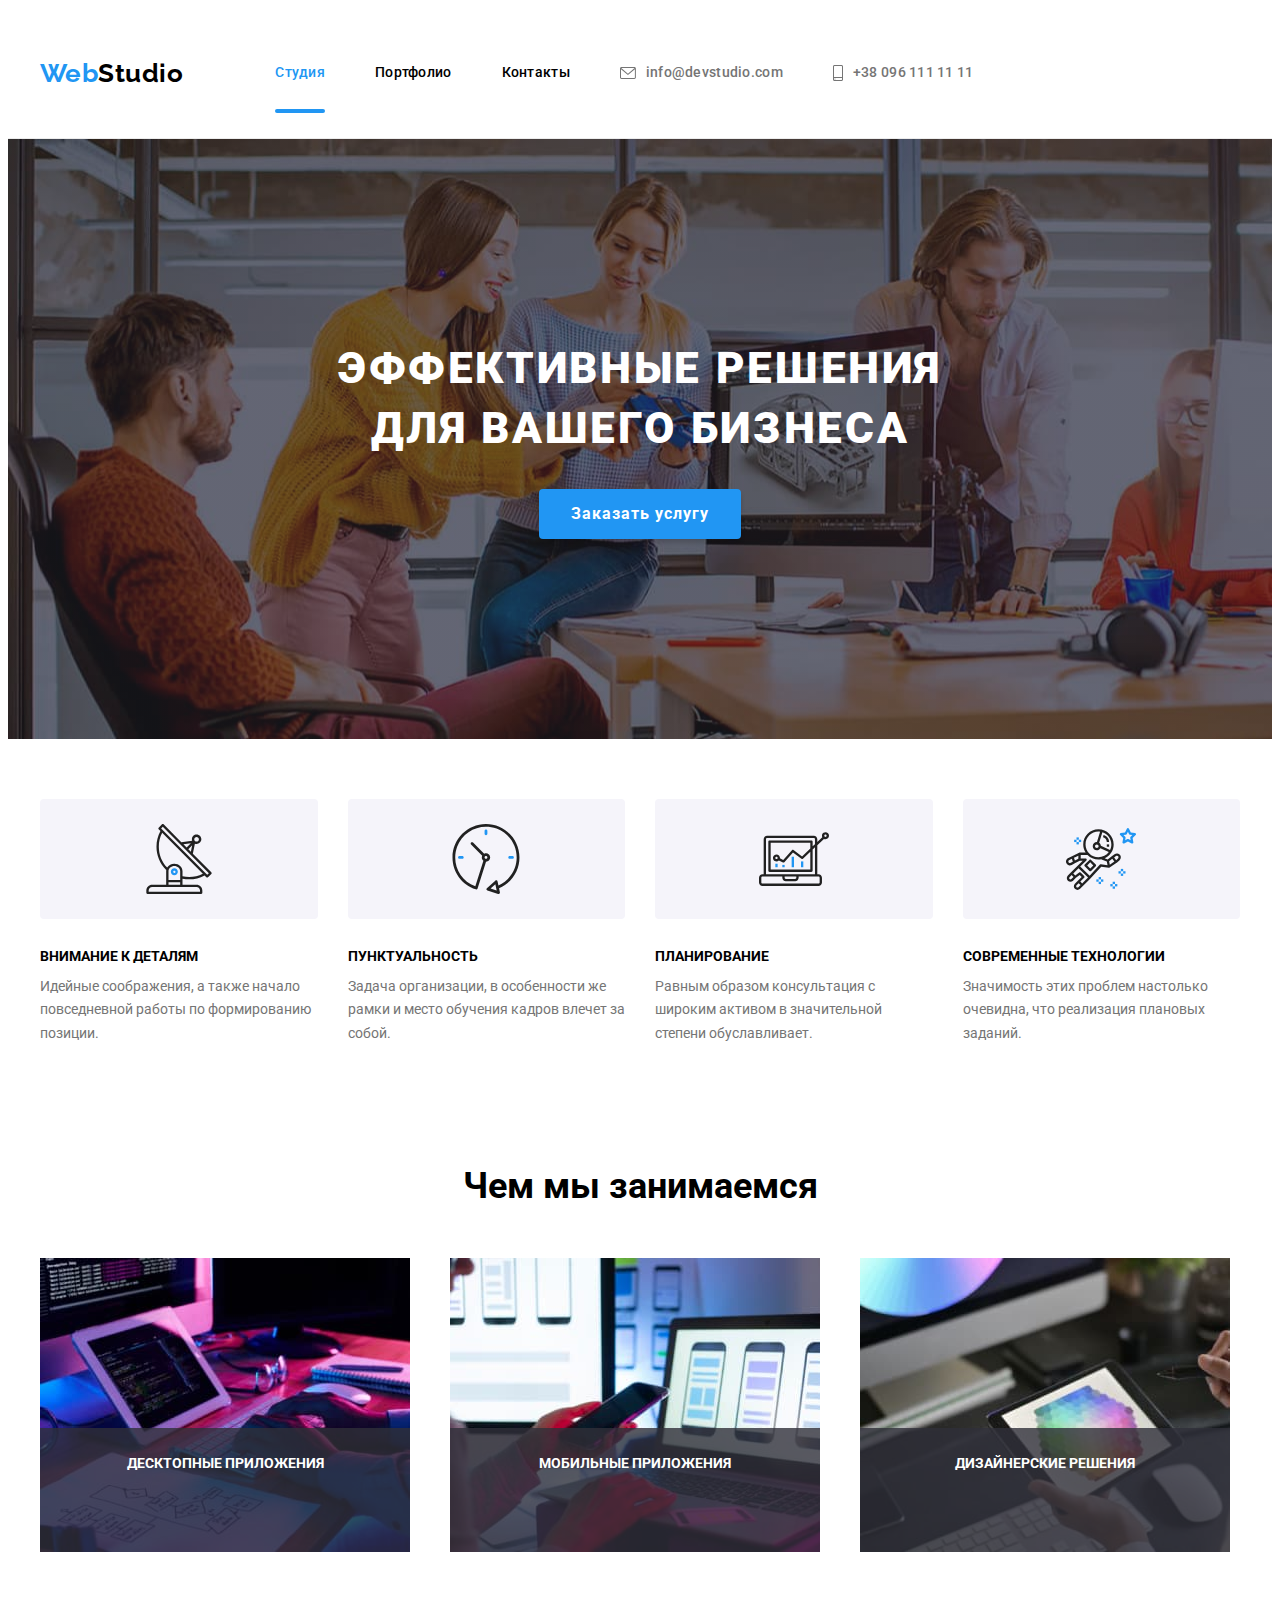
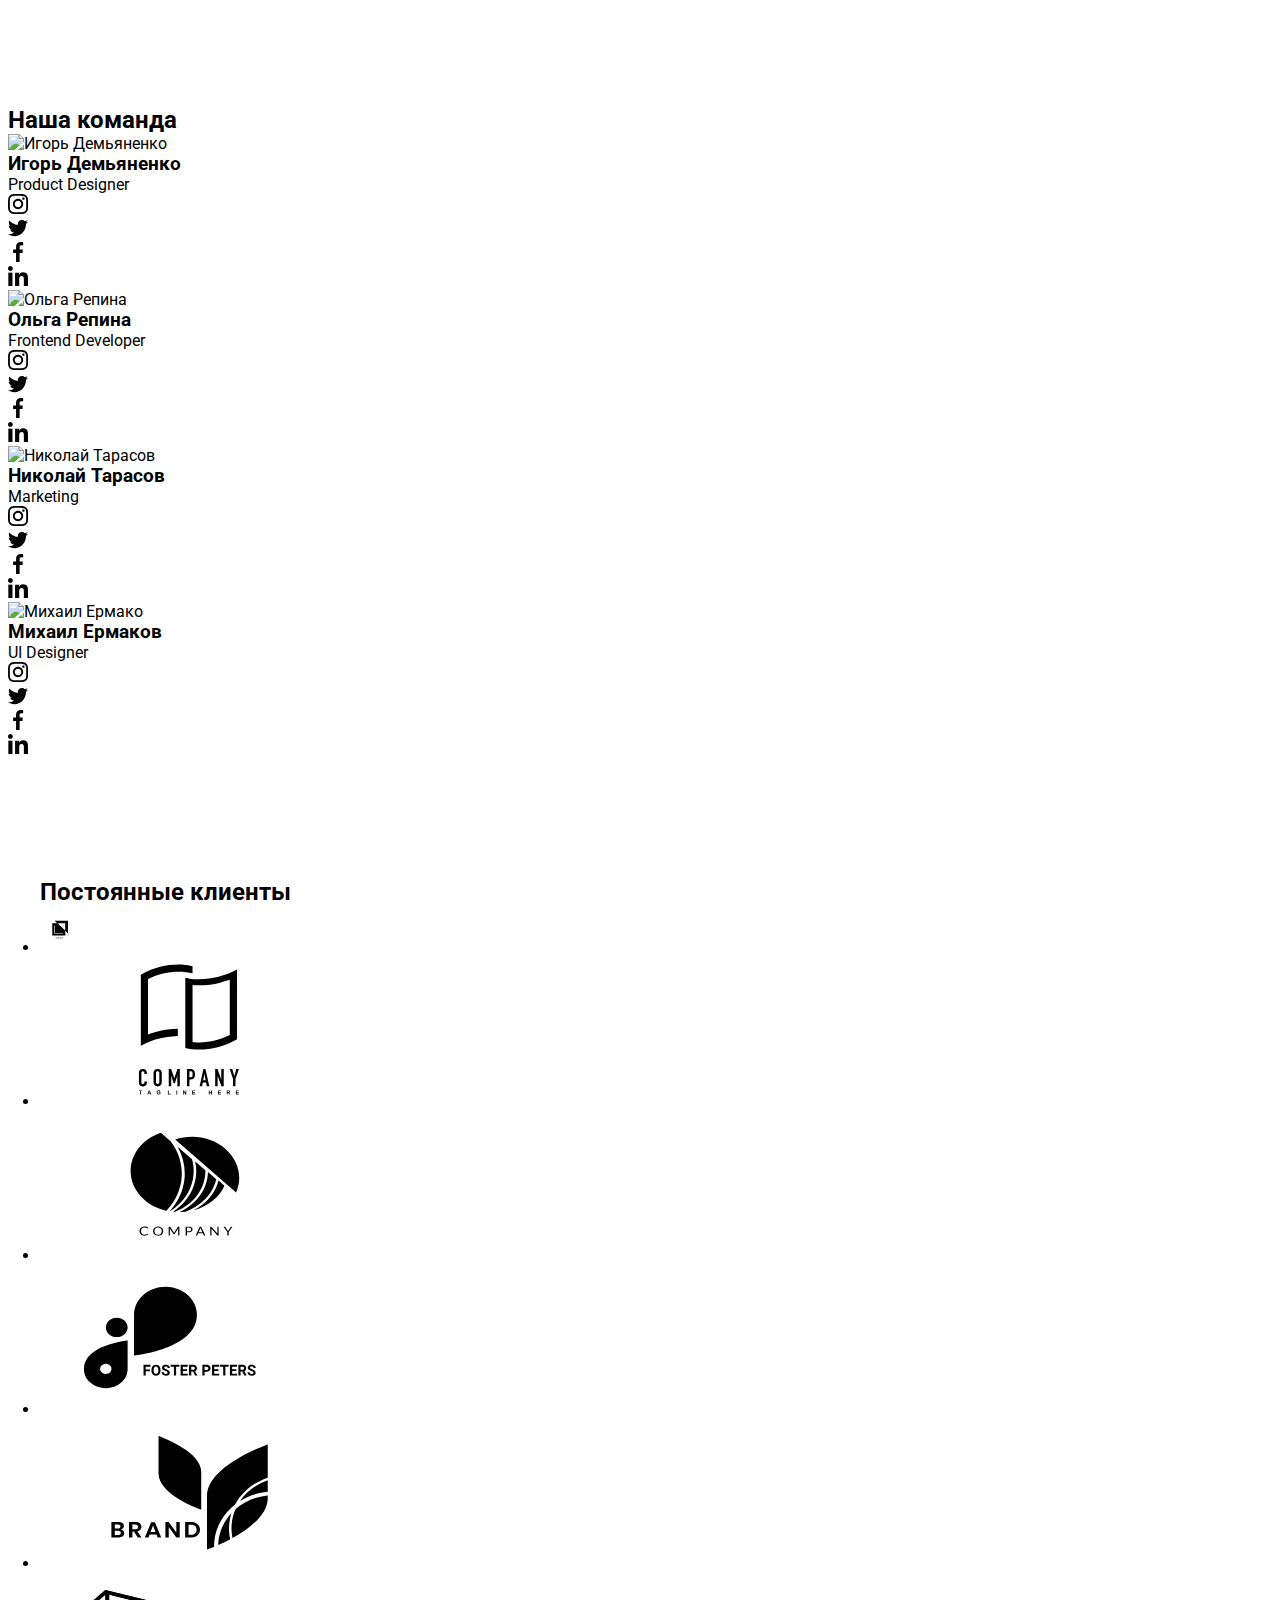
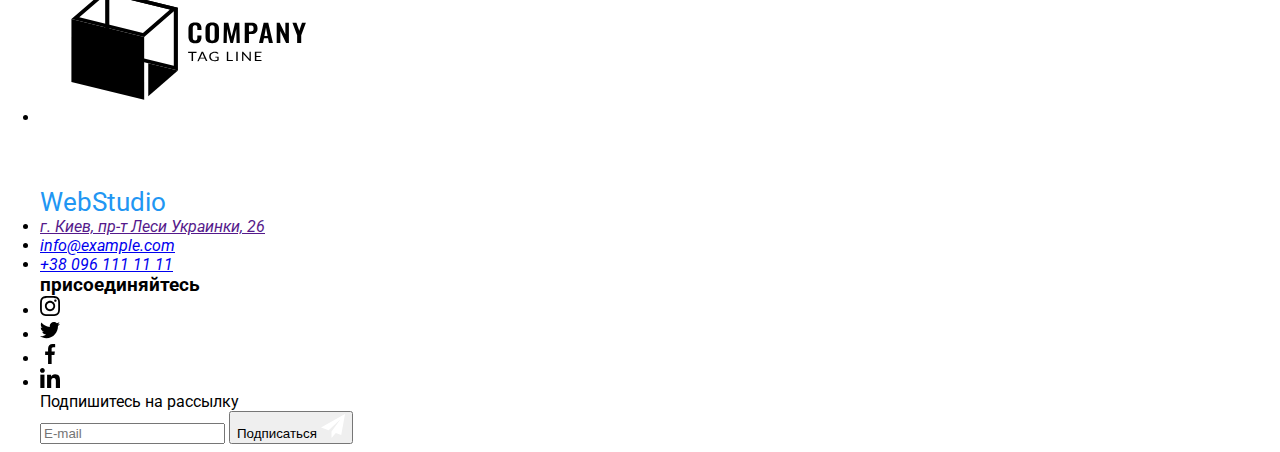
==== commit c28247ec: "section4pfoto" ====
--- a/index.html
+++ b/index.html
@@ -230,9 +230,24 @@
         <section class="list-imgs section">
             <h2 class="list-imgs__h2-title">Наша команда</h2>
             <ul class="team">
-                <li class="team__list-title-imgs"><img src="./img/img1.jpg" alt=""
-                    width="270"
-                    height="260"/>
+                <li class="team__list-title-imgs">
+                        <picture>
+                            <source media="(min-width: 1200px)"
+                                srcset="./img/desktop/team1.webp 1x, ./img/desktop/team1@2x.webp 2x" type="image/webp">
+                            <source media="(min-width: 1200px)"
+                                srcset="./img/desktop/team1.jpg 1x, ./img/desktop/team1@2x.jpg 2x">
+                        
+                            <source media="(min-width: 768px)"
+                                srcset="./img/tablet/team1.webp 1x, ./img/tablet/team1@2x.webp 2x" type="image/webp">
+                            <source media="(min-width: 768px)"
+                                srcset="./img/tablet/team1.jpg 1x, ./img/tablet/team1@2x.jpg 2x">
+                        
+                            <source media="(min-width: 320px)"
+                                srcset="./img/mobile/team1.webp 1x, ./img/mobile/team1@2x.webp 2x" type="image/webp">
+                            <source media="(min-width: 320px)"
+                                srcset="./img/mobile/team1.jpg 1x, ./img/mobile/team1@2x.jpg 2x">
+                            <img class="img-ourteam" src="./img/mobile/team1.jpg" alt="Игорь Демьяненко" />
+                        </picture>
                     <div class="team__info">
                     <h3 class="team__h3-name">Игорь Демьяненко</h3>
                     <p class="team__p-name">Product Designer</p>
@@ -264,9 +279,27 @@
                     </ul>
                     </div>
                 </li>
-                <li class="team__list-title-imgs"><img src="./img/img2.jpg" alt=""
-                    width="270"
-                    height="260"/>
+                <li class="team__list-title-imgs">
+                    <picture>
+                        <source media="(min-width: 1200px)" 
+                        srcset="./img/desktop/team2.webp 1x, ./img/desktop/team2@2x.webp 2x"
+                            type="image/webp">
+                        <source media="(min-width: 1200px)" 
+                        srcset="./img/desktop/team2.jpg 1x, ./img/desktop/team2@2x.jpg 2x">
+                    
+                        <source media="(min-width: 768px)" 
+                        srcset="./img/tablet/team2.webp 1x, ./img/tablet/team2@2x.webp 2x"
+                            type="image/webp">
+                        <source media="(min-width: 768px)" 
+                        srcset="./img/tablet/team2.jpg 1x, ./img/tablet/team2@2x.jpg 2x">
+                    
+                        <source media="(min-width: 320px)" 
+                        srcset="./img/mobile/team2.webp 1x, ./img/mobile/team2@2x.webp 2x"
+                            type="image/webp">
+                        <source media="(min-width: 320px)" 
+                        srcset="./img/mobile/team2.jpg 1x, ./img/mobile/team2@2x.jpg 2x">
+                        <img class="img-ourteam" src="#" alt="Ольга Репина" />
+                    </picture>
                     <div class="team__info">
                     <h3 class="team__h3-name">Ольга Репина</h3>
                     <p class="team__p-name">Frontend Developer</p>
@@ -294,9 +327,27 @@
                     </ul>
                     </div>
                 </li>
-                <li class="team__list-title-imgs"><img src="./img/img3.jpg" alt=""
-                    width="270"
-                    height="260"/>
+                <li class="team__list-title-imgs">
+                        <picture>
+                            <source media="(min-width: 1200px)" 
+                            srcset="./img/desktop/team3.webp 1x, ./img/desktop/team3@2x.webp 2x"
+                                type="image/webp">
+                            <source media="(min-width: 1200px)" 
+                            srcset="./img/desktop/team3.jpg 1x, ./img/desktop/team3@2x.jpg 2x">
+                        
+                            <source media="(min-width: 768px)" 
+                            srcset="./img/tablet/team3.webp 1x, ./img/tablet/team3@2x.webp 2x"
+                                type="image/webp">
+                            <source media="(min-width: 768px)" 
+                            srcset="./img/tablet/team3.jpg 1x, ./img/tablet/team3@2x.jpg 2x">
+                        
+                            <source media="(min-width: 320px)" 
+                            srcset="./img/mobile/team3.webp 1x, ./img/mobile/team3@2x.webp 2x"
+                                type="image/webp">
+                            <source media="(min-width: 320px)" 
+                            srcset="./img/mobile/team3.jpg 1x, ./img/mobile/team3@2x.jpg 2x">
+                            <img class="img-ourteam" src="#" alt="Николай Тарасов" />
+                        </picture>
                     <div class="team__info">
                     <h3 class="team__h3-name">Николай Тарасов</h3>
                     <p class="team__p-name">Marketing</p>
@@ -324,9 +375,27 @@
                     </ul>
                     </div>
                 </li>
-                <li class="team__list-title-imgs"><img src="./img/img4.jpg" alt=""
-                    width="270"
-                    height="260"/>
+                <li class="team__list-title-imgs">
+                    <picture>
+                        <source media="(min-width: 1200px)" 
+                        srcset="./img/desktop/team4.webp 1x, ./img/desktop/team4@2x.webp 2x"
+                            type="image/webp">
+                        <source media="(min-width: 1200px)" 
+                        srcset="./img/desktop/team4.jpg 1x, ./img/desktop/team4@2x.jpg 2x">
+                    
+                        <source media="(min-width: 768px)" 
+                        srcset="./img/tablet/team4.webp 1x, ./img/tablet/team4@2x.webp 2x"
+                            type="image/webp">
+                        <source media="(min-width: 768px)" 
+                        srcset="./img/tablet/team4.jpg 1x, ./img/tablet/team4@2x.jpg 2x">
+                    
+                        <source media="(min-width: 320px)" 
+                        srcset="./img/mobile/team4.webp 1x, ./img/mobile/team4@2x.webp 2x"
+                            type="image/webp">
+                        <source media="(min-width: 320px)" 
+                        srcset="./img/mobile/team4.jpg 1x, ./img/mobile/team4@2x.jpg 2x">
+                        <img class="img-ourteam" src="#" alt="Михаил Ермако" />
+                    </picture>
                     <div class="team__info">
                     <h3 class="team__h3-name">Михаил Ермаков</h3>
                     <p class="team__p-name">UI Designer</p>
--- a/css/main.min.css
+++ b/css/main.min.css
@@ -1,2 +1,2 @@
-:root{--main-font-family: "Roboto", sans-serif;--secondary-fond-family: "Raleway", sans-serif;--navigation-color: #2196f3;--btn-tittle: #ffffff;--backgraund-section: #2f303a;--secondary-text-color: #757575;--btn-main-color-text: #000000;--main-footer-contacts: rgba(255, 255, 255, 0.6);--btn-background: #188ce8}.visually-hidden{position:absolute;width:1px;height:1px;margin:-1px;border:0;padding:0;white-space:nowrap;clip-path:inset(100%);clip:rect(0 0 0 0);overflow:hidden}body{font-family:var(--main-font-family);color:var(--btn-main-color-text)}h1,h2,h3,h4,h5,h6,p,ul,li{padding:0;margin:0}@media screen and (min-width: 1200px){.section{padding-bottom:94px;padding-top:94px}}.container{width:100%;padding-left:15px;padding-right:15px}@media screen and (min-width: 480px){.container{width:480px;margin:0 auto}}@media screen and (min-width: 768px){.container{width:768px}}@media screen and (min-width: 1200px){.container{width:1200px}}.section{padding-top:60px;padding-bottom:60px}.header{font-family:var(--secondary-fond-family);font-style:normal;font-weight:700;line-height:1.19;letter-spacing:0.03em}.header-container{display:flex;justify-content:space-between;align-items:center;padding-top:16px;padding-bottom:16px;margin:0 auto}.logo-blue{color:var(--navigation-color);text-decoration:none;font-size:26px}.logo{color:var(--btn-main-color-text);text-decoration:none;font-size:26px}@media screen and (max-width: 767px){.header-container{display:flex}.navheader,.contacts{display:none}}@media screen and (min-width: 768px){.nav{font-style:normal;font-weight:700;line-height:1.19;letter-spacing:0.03em;display:flex;align-items:center;justify-content:space-between}.navheader{display:flex;margin-left:92px;list-style:none;border-style:none}.navheader .navheader__item{margin-right:50px}.header-container{padding-top:21px;padding-bottom:21px}.images,.adress-list{list-style:none;border-style:none}.navheader__navigation,.contacts__contact{font-family:var(--main-font-family);font-weight:500;font-size:14px;line-height:1.14;letter-spacing:0.02em;text-decoration:none}.navheader__header-page{display:block;padding-bottom:32px;padding-top:32px;position:relative;transition-property:color;transition-duration:250ms;transition-timing-function:cubic-bezier(0.4, 0, 0.2, 1)}.navheader a:hover::after,.current::after{content:"";width:100%;height:4px;background-color:#2196f3;display:block;position:absolute;bottom:0;border-radius:2px}.navheader a:hover,.navheader a:focus{color:var(--navigation-color)}.navheader__navigation{color:var(--btn-main-color-text)}.contacts .contacts__item-contact{display:block;margin-right:50px}.contacts__item-contact a{display:flex;align-items:center;padding-top:32px;padding-bottom:32px}.contacts{margin-left:auto}.contacts .contacts__item-contact+.contacts__item-contact{margin-right:0}.contacts__item-contact .contacts__contact{color:var(--secondary-text-color);fill:var(--secondary-text-color);transition-property:color;transition-duration:250ms;transition-timing-function:cubic-bezier(0.4, 0, 0.2, 1)}.contacts__contact:hover,.contacts__contact:focus{color:var(--navigation-color);fill:#2196f3}.header .current{color:var(--navigation-color)}.header{justify-content:center;width:100%;margin-right:auto;margin-left:auto;border-bottom:1px solid #ececec}.contacts__item-contact .contacts__contact{display:flex;align-items:center}.contacts__mail-icon{width:16px;height:12px;margin-right:10px}.contacts__tel-icon{width:10px;height:16px;margin-right:10px}}@media screen and (min-width: 1200px){.navheader{display:flex;list-style:none;border-style:none}.navheader .navheader__item{margin-right:50px}.navheader__item{position:relative}.header-container{display:flex;padding-top:25px;padding-bottom:25px}.contacts{display:flex;list-style:none;border-style:none}.contacts__item-contact{margin-right:30px;margin-bottom:0px}}.burger-btn{display:inline-flex;background-color:transparent;border:none;padding:0;line-height:0;fill:currentColor;transition:fill 250ms cubic-bezier(0.4, 0, 0.2, 1)}.burger-btn:hover{fill:var(--navigation-color);cursor:pointer}.mobile-menu{position:fixed;z-index:100;top:0;left:0;width:100vw;height:100vh;background-color:#ffffff;opacity:0;visibility:hidden;pointer-events:none;transition:opacity 250ms cubic-bezier(0.4, 0, 0.2, 1),visibility 205ms cubic-bezier(0.4, 0, 0.2, 1)}.mobile-menu__container{height:100vh;display:flex;flex-direction:column;justify-content:space-between;position:relative;padding-top:48px;padding-left:25px}.mobile-menu__close-button{position:absolute;top:10px;right:0px;fill:currentColor;transition:fill 250ms cubic-bezier(0.4, 0, 0.2, 1)}.mobile-menu__close-button:hover{fill:var(--navigation-color);cursor:pointer}.mobile-menu.is-open{opacity:1;visibility:visible;pointer-events:auto}.close-btn{position:absolute;background-color:unset;border:unset;padding:unset;line-height:0;width:40px;height:40px}.list{font-family:'Roboto';font-style:normal;font-weight:500;font-size:40px;line-height:47px;text-align:center;letter-spacing:0.02em;color:#2196F3;list-style:none}.nav-menu__item{list-style:none;border-style:none}.link{text-decoration:none}@media screen and (min-width: 768px){.burger-btn{display:none}}.title{background-color:#c4c4c4;background-image:linear-gradient(rgba(47,48,58,0.4), rgba(47,48,58,0.4)),url(../../img/studio/mobile/hero-img.jpg);background-size:cover;text-align:center}@media (min-device-pixel-ratio: 2), (min-resolution: 192dpi), (min-resolution: 2dppx){.title{background-image:linear-gradient(rgba(47,48,58,0.4), rgba(47,48,58,0.4)),url(../../img/studio/mobile/hero-img@2x.jpg)}}.title-section{width:100%;padding-top:118px;padding-bottom:118px}.title__first{margin-bottom:30px;font-weight:900;font-size:26px;line-height:1.62;text-align:center;letter-spacing:0.06em;text-transform:uppercase;color:var(--btn-tittle);font-family:var(--main-font-family)}@media screen and (min-width: 768px) and (min-device-pixel-ratio: 1), screen and (min-width: 768px) and (min-resolution: 96dpi), screen and (min-width: 768px) and (min-resolution: 1dppx){.title{background-image:linear-gradient(rgba(47,48,58,0.4), rgba(47,48,58,0.4)),url(../../img/studio/tablet/hero-img.jpg)}}@media screen and (min-width: 768px) and (min-device-pixel-ratio: 2), screen and (min-width: 768px) and (min-resolution: 192dpi), screen and (min-width: 768px) and (min-resolution: 2dppx){.title{background-image:linear-gradient(rgba(47,48,58,0.4), rgba(47,48,58,0.4)),url(../../img/studio/tablet/hero-img@2x.jpg)}}@media screen and (min-width: 1200px){.title-section{padding-top:200px;padding-bottom:200px}.title__first{margin-bottom:30px;font-weight:900;font-size:44px;line-height:1.36}}@media screen and (min-width: 1200px) and (min-device-pixel-ratio: 1), screen and (min-width: 1200px) and (min-resolution: 96dpi), screen and (min-width: 1200px) and (min-resolution: 1dppx){.title{background-image:linear-gradient(rgba(47,48,58,0.4), rgba(47,48,58,0.4)),url(../../img/studio/desktop/hero-Img.jpg)}}@media screen and (min-width: 1200px) and (min-device-pixel-ratio: 2), screen and (min-width: 1200px) and (min-resolution: 192dpi), screen and (min-width: 1200px) and (min-resolution: 2dppx){.title{background-image:linear-gradient(rgba(47,48,58,0.4), rgba(47,48,58,0.4)),url(../../img/studio/desktop/hero-Img@2x.jpg)}}.btn{font-family:var(--main-font-family);font-style:normal;font-weight:700;font-size:16px;line-height:1.87;letter-spacing:0.06em;border-style:none;border-radius:4px;padding:10px 32px;color:var(--btn-tittle);box-shadow:0px 4px 4px rgba(0,0,0,0.15);background:#2196f3;cursor:pointer;border:1px}.btn:hover,.btn:focus{box-shadow:0px 4px 4px rgba(0,0,0,0.15);border-radius:4px;background:var(--btn-background)}.backdrop{position:fixed;left:0px;top:0px;right:0;bottom:0;opacity:1;z-index:100;transition-duration:250ms;transition-timing-function:cubic-bezier(0.4, 0, 0.2, 1);background:rgba(0,0,0,0.2)}.backdrop.is-hidden{opacity:0;visibility:hidden;pointer-events:none}.modal{position:absolute;top:50%;left:50%;transform:translate(-50%, -50%);width:528px;height:580px;background:#FFFFFF;padding:40px}.modal__close-btn{display:flex;position:absolute;justify-content:center;align-items:center;width:40px;height:40px;top:8px;right:8px;border-radius:50%;background:#FFFFFF;cursor:pointer;border:1px solid rgba(0,0,0,0.1);transition:fill 250ms cubic-bezier(0.4, 0, 0.2, 1)}.modal__close-btn:focus,.modal__close-btn:active,.modal__close-btn:hover{fill:var(--navigation-color)}.modal-form a{font-family:var(--main-font-family);font-style:normal;font-weight:400;font-size:14px;line-height:1.71;letter-spacing:0.03em;text-decoration-line:underline;color:var(--navigation-color)}.modal-form__title{font-family:var(--main-font-family);font-style:normal;font-weight:700;font-size:20px;line-height:23px;text-align:center;letter-spacing:0.03em;color:#212121;margin-bottom:15px}.modal-form__field{display:block;text-align:left;font-family:var(--main-font-family);font-style:normal;font-weight:400;font-size:12px;line-height:14px;letter-spacing:0.01em;color:#757575}.modal-form__field:not(:last-child){margin-bottom:10px}.modal-form__input{width:100%;height:40px;border:1px solid rgba(33,33,33,0.2);box-sizing:border-box;border-radius:4px;padding-left:42px;cursor:pointer;transition:border-color 250ms cubic-bezier(0.4, 0, 0.2, 1),outline 250ms cubic-bezier(0.4, 0, 0.2, 1),fill 250ms cubic-bezier(0.4, 0, 0.2, 1)}.modal-form__input:focus,.modal-form__input:hover{outline:none;border-color:var(--navigation-color);cursor:pointer;fill:var(--navigation-color)}.container-icon{display:block;position:relative;margin-top:5px}.container-icon:hover{outline:none;border-color:var(--navigation-color);cursor:pointer;fill:var(--navigation-color)}.modal-form__input-icon{width:12px;height:12px;position:absolute;top:50%;left:10px;transform:translateY(-50%);transition-duration:250ms;transition-timing-function:cubic-bezier(0.4, 0, 0.2, 1)}.modal-form__input:focus+.modal-form__input-icon{fill:var(--navigation-color)}.modal-form__message{width:100%;height:120px;border:1px solid rgba(33,33,33,0.2);border-radius:4px;resize:none;padding:12px 16px;outline:none;margin-top:5px;transition-duration:250ms;transition-timing-function:cubic-bezier(0.4, 0, 0.2, 1)}.modal-form__message:focus{border-color:var(--navigation-color)}.modal-form__message::placeholder{font-family:var(--main-font-family);font-style:normal;font-weight:400;font-size:14px;line-height:16px;letter-spacing:0.01em;color:rgba(117,117,117,0.5)}.modal-form__checkbox-policy{display:flex;align-items:center;font-family:var(--main-font-family);font-style:normal;font-size:14px;line-height:1.71;letter-spacing:0.03em;color:var(--secondary-text-color)}.modal-form__checkbox-policy::before{content:"";display:inline-block;width:16px;height:15px;border:2px solid #212121;border-radius:2px;cursor:pointer;margin-right:10px;margin-left:13px;vertical-align:middle;transition-duration:250ms;transition-timing-function:cubic-bezier(0.4, 0, 0.2, 1)}.modal-form__checkbox:checked+.modal-form__checkbox-policy::before{background-color:#2196F3;border:2px solid #2196F3;border-radius:2px;background-image:url("../img/icon-checkbox.svg");background-position:center;outline:2px solid #2196f3}.modal-form__btn{width:200px;min-height:50px;background:#2196F3;box-shadow:0px 4px 4px rgba(0,0,0,0.15);border-radius:4px;margin:30px auto 0 auto;border:none;font-weight:bold;font-size:16px;line-height:30px;text-align:center;letter-spacing:0.06em;color:#FFFFFF;transition-duration:250ms;transition-timing-function:cubic-bezier(0.4, 0, 0.2, 1)}.modal-form__btn:hover,.modal-form__btn:focus{cursor:pointer;background:#188CE8;box-shadow:0px 4px 4px rgba(0,0,0,0.15);border-radius:4px}@media screen and (min-width: 768px){.modal{width:450px}}@media screen and (min-width: 1200px){.modal{width:528px}}.advantages{list-style:none}.advantages__h3-list-title{margin-bottom:10px;font-weight:700;font-size:14px;line-height:1.14;text-align:center;text-transform:uppercase}.advantages__p-list-title{font-size:14px;line-height:1.71;color:var(--secondary-text-color)}.advantages__desc-icon{width:70px;height:70px}.advantages__deck-title{display:flex;align-items:center;justify-content:center;margin-bottom:30px;border-radius:4px;height:120px;background:#f5f4fa;border-radius:4px}@media screen and (min-width: 768px){.advantages{display:flex;flex-wrap:wrap;margin-left:-30px;margin-top:-30px}.advantages__title{flex-basis:calc((100% - 60px) / 2);margin-bottom:unset;margin-left:30px;margin-top:30px}.advantages__h3-list-title{text-align:unset}}@media screen and (min-width: 1200px){.advantages{margin-top:-30px;margin-left:-30px}.advantages__title{margin-bottom:unset;flex-basis:calc((100% - 120px) / 4);margin-top:30px;margin-left:30px}.advantages__h3-list-title{text-align:unset}}@media screen and (max-width: 1199px){.list-busy{display:none}}@media screen and (min-width: 1200px){.list-busy{padding-bottom:94px}.list-busy__h2-title{font-weight:700;font-size:36px;line-height:1.16;text-align:center;margin-bottom:50px}.busy{display:flex;margin-top:-30px;margin-left:-30px}.busy__list-title-img{flex-basis:calc((100% - 90px) / 3);margin-top:30px;margin-left:30px;position:relative}.busy__text{font-weight:700;font-size:14px;line-height:1.143;position:absolute;padding-top:27px;padding-bottom:27px;bottom:0;left:0;width:100%;text-align:center;background:rgba(47,48,58,0.8);text-transform:uppercase;color:#ffffff}}
+:root{--main-font-family: "Roboto", sans-serif;--secondary-fond-family: "Raleway", sans-serif;--navigation-color: #2196f3;--btn-tittle: #ffffff;--backgraund-section: #2f303a;--secondary-text-color: #757575;--btn-main-color-text: #000000;--main-footer-contacts: rgba(255, 255, 255, 0.6);--btn-background: #188ce8}.visually-hidden{position:absolute;width:1px;height:1px;margin:-1px;border:0;padding:0;white-space:nowrap;clip-path:inset(100%);clip:rect(0 0 0 0);overflow:hidden}body{font-family:var(--main-font-family);color:var(--btn-main-color-text)}h1,h2,h3,h4,h5,h6,p,ul,li{padding:0;margin:0}@media screen and (min-width: 1200px){.section{padding-bottom:94px;padding-top:94px}}.container{width:100%;padding-left:15px;padding-right:15px}@media screen and (min-width: 480px){.container{width:480px;margin:0 auto}}@media screen and (min-width: 768px){.container{width:768px}}@media screen and (min-width: 1200px){.container{width:1200px}}.section{padding-top:60px;padding-bottom:60px}.header{font-family:var(--secondary-fond-family);font-style:normal;font-weight:700;line-height:1.19;letter-spacing:0.03em}.header-container{display:flex;justify-content:space-between;align-items:center;padding-top:16px;padding-bottom:16px;margin:0 auto}.logo-blue{color:var(--navigation-color);text-decoration:none;font-size:26px}.logo{color:var(--btn-main-color-text);text-decoration:none;font-size:26px}@media screen and (max-width: 767px){.header-container{display:flex}.navheader,.contacts{display:none}}@media screen and (min-width: 768px){.nav{font-style:normal;font-weight:700;line-height:1.19;letter-spacing:0.03em;display:flex;align-items:center;justify-content:space-between}.navheader{display:flex;margin-left:92px;list-style:none;border-style:none}.navheader .navheader__item{margin-right:50px}.header-container{padding-top:21px;padding-bottom:21px}.images,.adress-list{list-style:none;border-style:none}.navheader__navigation,.contacts__contact{font-family:var(--main-font-family);font-weight:500;font-size:14px;line-height:1.14;letter-spacing:0.02em;text-decoration:none}.navheader__header-page{display:block;padding-bottom:32px;padding-top:32px;position:relative;transition-property:color;transition-duration:250ms;transition-timing-function:cubic-bezier(0.4, 0, 0.2, 1)}.navheader a:hover::after,.current::after{content:"";width:100%;height:4px;background-color:#2196f3;display:block;position:absolute;bottom:0;border-radius:2px}.navheader a:hover,.navheader a:focus{color:var(--navigation-color)}.navheader__navigation{color:var(--btn-main-color-text)}.contacts .contacts__item-contact{display:block;margin-right:50px}.contacts__item-contact a{display:flex;align-items:center;padding-top:32px;padding-bottom:32px}.contacts{margin-left:auto}.contacts .contacts__item-contact+.contacts__item-contact{margin-right:0}.contacts__item-contact .contacts__contact{color:var(--secondary-text-color);fill:var(--secondary-text-color);transition-property:color;transition-duration:250ms;transition-timing-function:cubic-bezier(0.4, 0, 0.2, 1)}.contacts__contact:hover,.contacts__contact:focus{color:var(--navigation-color);fill:#2196f3}.header .current{color:var(--navigation-color)}.header{justify-content:center;width:100%;margin-right:auto;margin-left:auto;border-bottom:1px solid #ececec}.contacts__item-contact .contacts__contact{display:flex;align-items:center}.contacts__mail-icon{width:16px;height:12px;margin-right:10px}.contacts__tel-icon{width:10px;height:16px;margin-right:10px}}@media screen and (min-width: 1200px){.navheader{display:flex;list-style:none;border-style:none}.navheader .navheader__item{margin-right:50px}.navheader__item{position:relative}.header-container{display:flex;padding-top:25px;padding-bottom:25px}.contacts{display:flex;list-style:none;border-style:none}.contacts__item-contact{margin-right:30px;margin-bottom:0px}}.burger-btn{display:inline-flex;background-color:transparent;border:none;padding:0;line-height:0;fill:currentColor;transition:fill 250ms cubic-bezier(0.4, 0, 0.2, 1)}.burger-btn:hover{fill:var(--navigation-color);cursor:pointer}.mobile-menu{position:fixed;z-index:100;top:0;left:0;width:100vw;height:100vh;background-color:#ffffff;opacity:0;visibility:hidden;pointer-events:none;transition:opacity 250ms cubic-bezier(0.4, 0, 0.2, 1),visibility 205ms cubic-bezier(0.4, 0, 0.2, 1)}.mobile-menu__container{height:100vh;display:flex;flex-direction:column;justify-content:space-between;position:relative;padding-top:48px;padding-left:25px}.mobile-menu__close-button{position:absolute;top:10px;right:0px;fill:currentColor;transition:fill 250ms cubic-bezier(0.4, 0, 0.2, 1)}.mobile-menu__close-button:hover{fill:var(--navigation-color);cursor:pointer}.mobile-menu.is-open{opacity:1;visibility:visible;pointer-events:auto}.close-btn{position:absolute;background-color:unset;border:unset;padding:unset;line-height:0;width:40px;height:40px}.list{font-family:'Roboto';font-style:normal;font-weight:500;font-size:40px;line-height:47px;text-align:center;letter-spacing:0.02em;color:#2196F3;list-style:none}.nav-menu__item{list-style:none;border-style:none}.link{text-decoration:none}@media screen and (min-width: 768px){.burger-btn{display:none}}.title{background-color:#c4c4c4;background-image:linear-gradient(rgba(47,48,58,0.4), rgba(47,48,58,0.4)),url(../../img/studio/mobile/hero-img.jpg);background-size:cover;text-align:center}@media (min-device-pixel-ratio: 2), (min-resolution: 192dpi), (min-resolution: 2dppx){.title{background-image:linear-gradient(rgba(47,48,58,0.4), rgba(47,48,58,0.4)),url(../../img/studio/mobile/hero-img@2x.jpg)}}.title-section{width:100%;padding-top:118px;padding-bottom:118px}.title__first{margin-bottom:30px;font-weight:900;font-size:26px;line-height:1.62;text-align:center;letter-spacing:0.06em;text-transform:uppercase;color:var(--btn-tittle);font-family:var(--main-font-family)}@media screen and (min-width: 768px) and (min-device-pixel-ratio: 1), screen and (min-width: 768px) and (min-resolution: 96dpi), screen and (min-width: 768px) and (min-resolution: 1dppx){.title{background-image:linear-gradient(rgba(47,48,58,0.4), rgba(47,48,58,0.4)),url(../../img/studio/tablet/hero-img.jpg)}}@media screen and (min-width: 768px) and (min-device-pixel-ratio: 2), screen and (min-width: 768px) and (min-resolution: 192dpi), screen and (min-width: 768px) and (min-resolution: 2dppx){.title{background-image:linear-gradient(rgba(47,48,58,0.4), rgba(47,48,58,0.4)),url(../../img/studio/tablet/hero-img@2x.jpg)}}@media screen and (min-width: 1200px){.title-section{padding-top:200px;padding-bottom:200px}.title__first{margin-bottom:30px;font-weight:900;font-size:44px;line-height:1.36}}@media screen and (min-width: 1200px) and (min-device-pixel-ratio: 1), screen and (min-width: 1200px) and (min-resolution: 96dpi), screen and (min-width: 1200px) and (min-resolution: 1dppx){.title{background-image:linear-gradient(rgba(47,48,58,0.4), rgba(47,48,58,0.4)),url(../../img/studio/desktop/hero-Img.jpg)}}@media screen and (min-width: 1200px) and (min-device-pixel-ratio: 2), screen and (min-width: 1200px) and (min-resolution: 192dpi), screen and (min-width: 1200px) and (min-resolution: 2dppx){.title{background-image:linear-gradient(rgba(47,48,58,0.4), rgba(47,48,58,0.4)),url(../../img/studio/desktop/hero-Img@2x.jpg)}}.btn{font-family:var(--main-font-family);font-style:normal;font-weight:700;font-size:16px;line-height:1.87;letter-spacing:0.06em;border-style:none;border-radius:4px;padding:10px 32px;color:var(--btn-tittle);box-shadow:0px 4px 4px rgba(0,0,0,0.15);background:#2196f3;cursor:pointer;border:1px}.btn:hover,.btn:focus{box-shadow:0px 4px 4px rgba(0,0,0,0.15);border-radius:4px;background:var(--btn-background)}.backdrop{position:fixed;left:0px;top:0px;right:0;bottom:0;opacity:1;z-index:100;transition-duration:250ms;transition-timing-function:cubic-bezier(0.4, 0, 0.2, 1);background:rgba(0,0,0,0.2)}.backdrop.is-hidden{opacity:0;visibility:hidden;pointer-events:none}.modal{position:absolute;top:50%;left:50%;transform:translate(-50%, -50%);width:528px;height:580px;background:#FFFFFF;padding:40px}.modal__close-btn{display:flex;position:absolute;justify-content:center;align-items:center;width:40px;height:40px;top:8px;right:8px;border-radius:50%;background:#FFFFFF;cursor:pointer;border:1px solid rgba(0,0,0,0.1);transition:fill 250ms cubic-bezier(0.4, 0, 0.2, 1)}.modal__close-btn:focus,.modal__close-btn:active,.modal__close-btn:hover{fill:var(--navigation-color)}.modal-form a{font-family:var(--main-font-family);font-style:normal;font-weight:400;font-size:14px;line-height:1.71;letter-spacing:0.03em;text-decoration-line:underline;color:var(--navigation-color)}.modal-form__title{font-family:var(--main-font-family);font-style:normal;font-weight:700;font-size:20px;line-height:23px;text-align:center;letter-spacing:0.03em;color:#212121;margin-bottom:15px}.modal-form__field{display:block;text-align:left;font-family:var(--main-font-family);font-style:normal;font-weight:400;font-size:12px;line-height:14px;letter-spacing:0.01em;color:#757575}.modal-form__field:not(:last-child){margin-bottom:10px}.modal-form__input{width:100%;height:40px;border:1px solid rgba(33,33,33,0.2);box-sizing:border-box;border-radius:4px;padding-left:42px;cursor:pointer;transition:border-color 250ms cubic-bezier(0.4, 0, 0.2, 1),outline 250ms cubic-bezier(0.4, 0, 0.2, 1),fill 250ms cubic-bezier(0.4, 0, 0.2, 1)}.modal-form__input:focus,.modal-form__input:hover{outline:none;border-color:var(--navigation-color);cursor:pointer;fill:var(--navigation-color)}.container-icon{display:block;position:relative;margin-top:5px}.container-icon:hover{outline:none;border-color:var(--navigation-color);cursor:pointer;fill:var(--navigation-color)}.modal-form__input-icon{width:12px;height:12px;position:absolute;top:50%;left:10px;transform:translateY(-50%);transition-duration:250ms;transition-timing-function:cubic-bezier(0.4, 0, 0.2, 1)}.modal-form__input:focus+.modal-form__input-icon{fill:var(--navigation-color)}.modal-form__message{width:100%;height:120px;border:1px solid rgba(33,33,33,0.2);border-radius:4px;resize:none;padding:12px 16px;outline:none;margin-top:5px;transition-duration:250ms;transition-timing-function:cubic-bezier(0.4, 0, 0.2, 1)}.modal-form__message:focus{border-color:var(--navigation-color)}.modal-form__message::placeholder{font-family:var(--main-font-family);font-style:normal;font-weight:400;font-size:14px;line-height:16px;letter-spacing:0.01em;color:rgba(117,117,117,0.5)}.modal-form__checkbox-policy{display:flex;align-items:center;font-family:var(--main-font-family);font-style:normal;font-size:14px;line-height:1.71;letter-spacing:0.03em;color:var(--secondary-text-color)}.modal-form__checkbox-policy::before{content:"";display:inline-block;width:16px;height:15px;border:2px solid #212121;border-radius:2px;cursor:pointer;margin-right:10px;margin-left:13px;vertical-align:middle;transition-duration:250ms;transition-timing-function:cubic-bezier(0.4, 0, 0.2, 1)}.modal-form__checkbox:checked+.modal-form__checkbox-policy::before{background-color:#2196F3;border:2px solid #2196F3;border-radius:2px;background-image:url("../img/icon-checkbox.svg");background-position:center;outline:2px solid #2196f3}.modal-form__btn{width:200px;min-height:50px;background:#2196F3;box-shadow:0px 4px 4px rgba(0,0,0,0.15);border-radius:4px;margin:30px auto 0 auto;border:none;font-weight:bold;font-size:16px;line-height:30px;text-align:center;letter-spacing:0.06em;color:#FFFFFF;transition-duration:250ms;transition-timing-function:cubic-bezier(0.4, 0, 0.2, 1)}.modal-form__btn:hover,.modal-form__btn:focus{cursor:pointer;background:#188CE8;box-shadow:0px 4px 4px rgba(0,0,0,0.15);border-radius:4px}@media screen and (min-width: 768px){.modal{width:450px}}@media screen and (min-width: 1200px){.modal{width:528px}}.advantages{list-style:none}.advantages__h3-list-title{margin-bottom:10px;font-weight:700;font-size:14px;line-height:1.14;text-align:center;text-transform:uppercase}.advantages__p-list-title{font-size:14px;line-height:1.71;color:var(--secondary-text-color)}.advantages__desc-icon{width:70px;height:70px}.advantages__deck-title{display:flex;align-items:center;justify-content:center;margin-bottom:30px;border-radius:4px;height:120px;background:#f5f4fa;border-radius:4px}@media screen and (min-width: 768px){.advantages{display:flex;flex-wrap:wrap;margin-left:-30px;margin-top:-30px}.advantages__title{flex-basis:calc((100% - 60px) / 2);margin-bottom:unset;margin-left:30px;margin-top:30px}.advantages__h3-list-title{text-align:unset}}@media screen and (min-width: 1200px){.advantages{margin-top:-30px;margin-left:-30px}.advantages__title{margin-bottom:unset;flex-basis:calc((100% - 120px) / 4);margin-top:30px;margin-left:30px}.advantages__h3-list-title{text-align:unset}}@media screen and (max-width: 1199px){.list-busy{display:none}}@media screen and (min-width: 1200px){.list-busy{padding-bottom:94px}.list-busy__h2-title{font-weight:700;font-size:36px;line-height:1.16;text-align:center;margin-bottom:50px}.busy{display:flex;margin-top:-30px;margin-left:-30px}.busy__title{position:relative;width:370px;height:294px}.busy__list-title-img{flex-basis:calc((100% - 90px) / 3);margin-top:30px;margin-left:30px;position:relative;list-style:none}.busy__text{font-weight:700;font-size:14px;line-height:1.143;position:absolute;padding-top:27px;padding-bottom:27px;bottom:0;left:0;width:370px;height:70px;text-align:center;background:rgba(47,48,58,0.8);text-transform:uppercase;color:#ffffff}}
 /*# sourceMappingURL=main.min.css.map */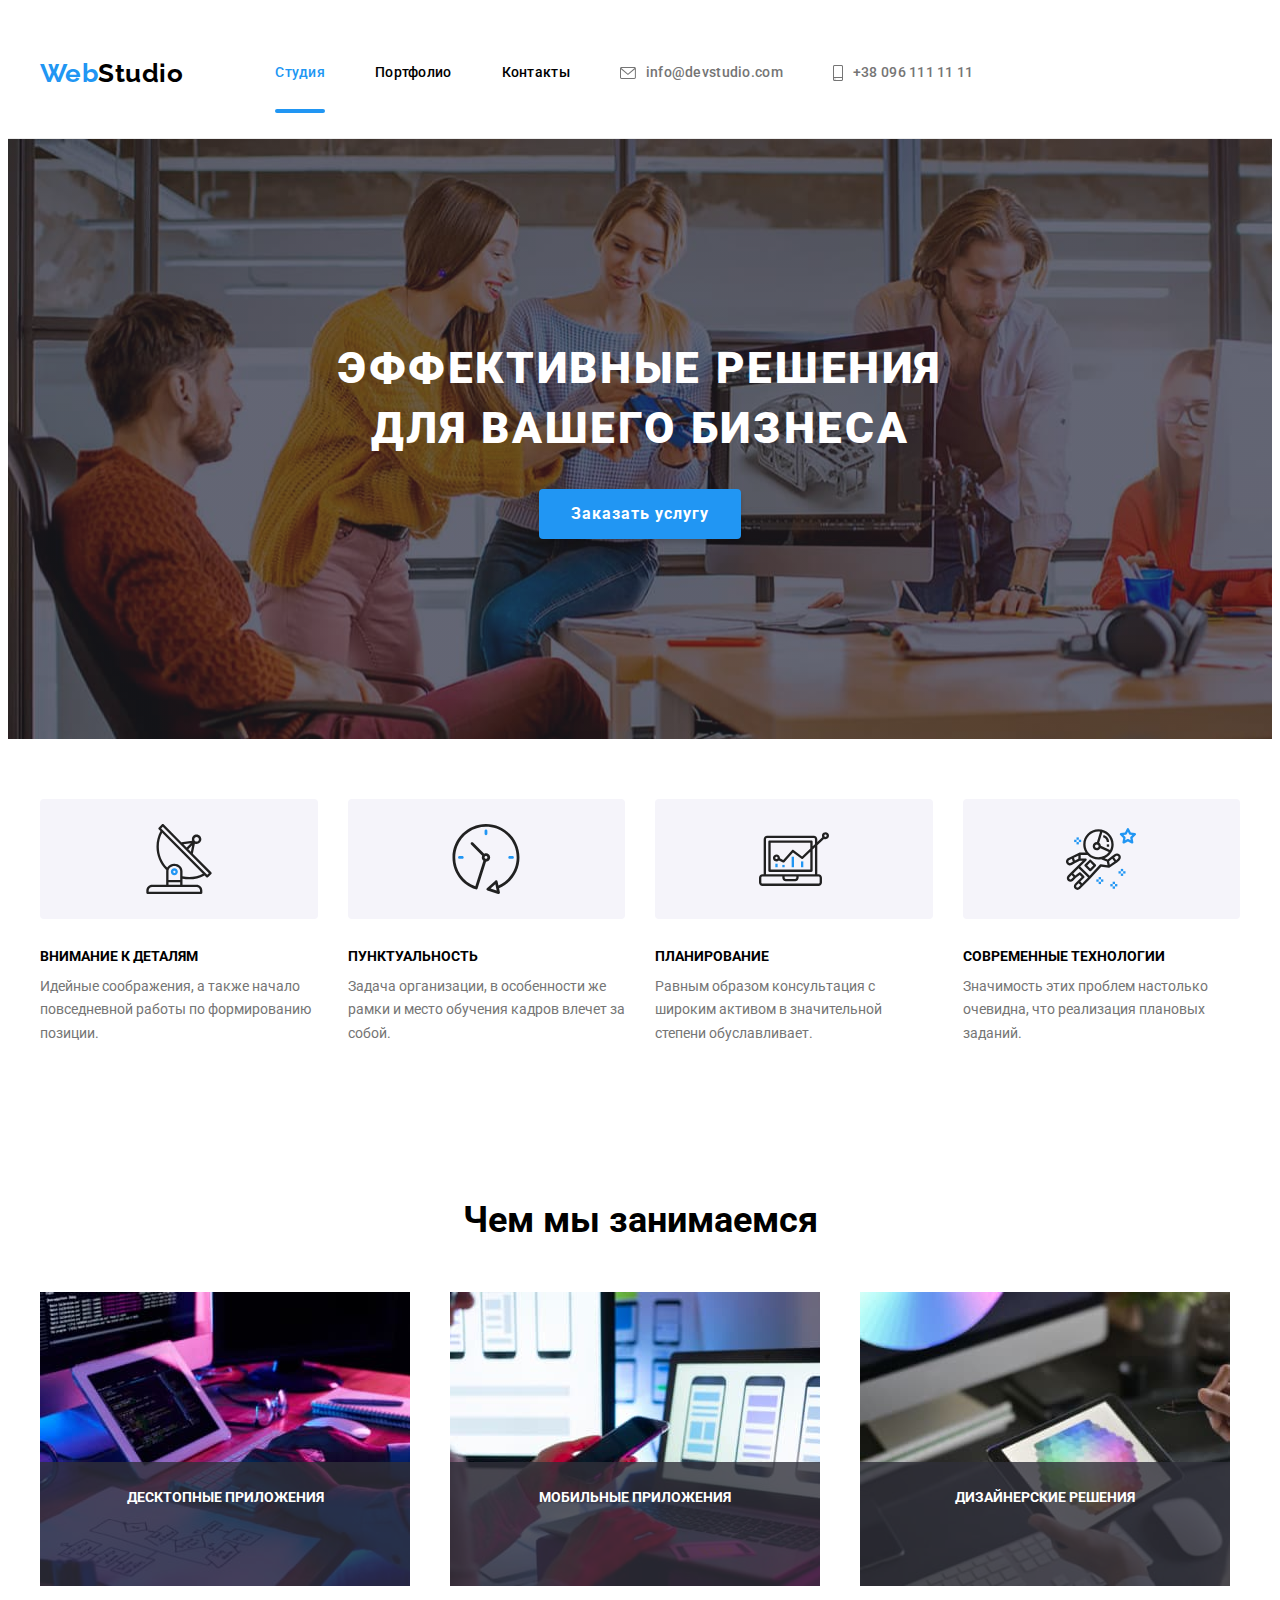
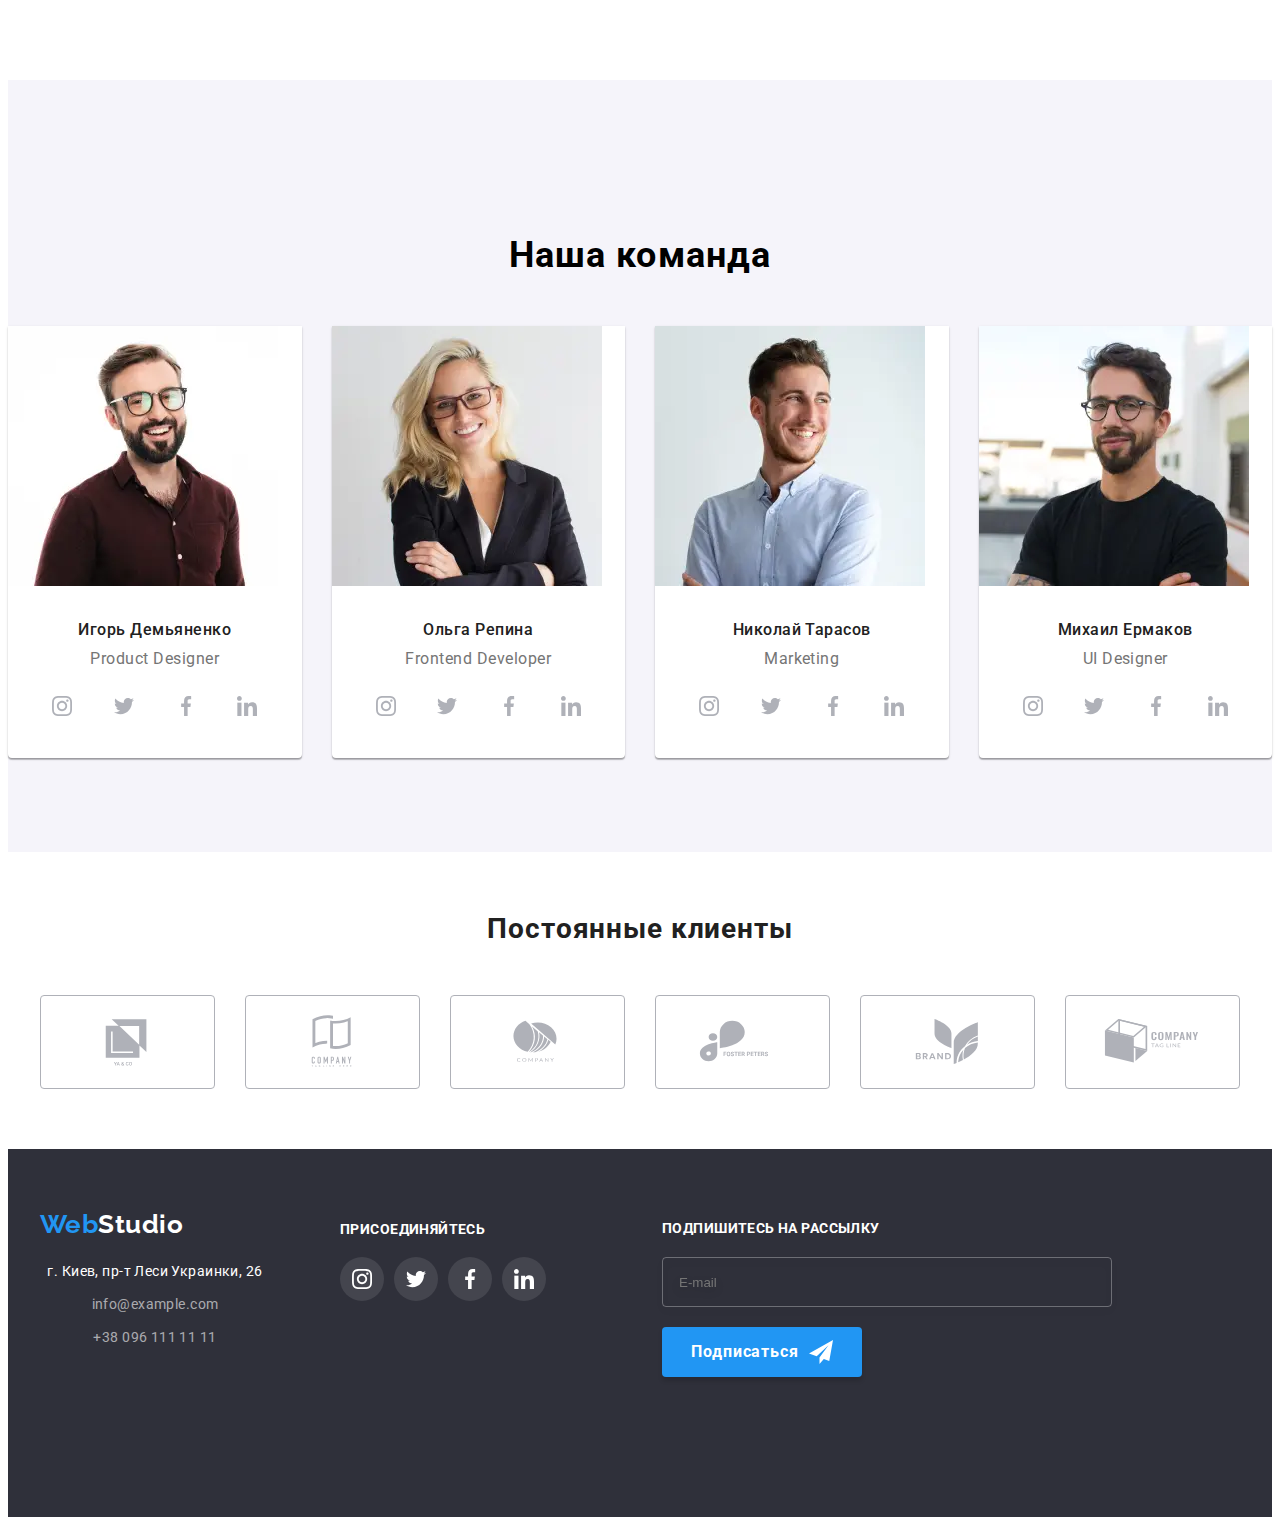
==== commit 2458059c: "footer" ====
--- a/index.html
+++ b/index.html
@@ -233,20 +233,20 @@
                 <li class="team__list-title-imgs">
                         <picture>
                             <source media="(min-width: 1200px)"
-                                srcset="./img/desktop/team1.webp 1x, ./img/desktop/team1@2x.webp 2x" type="image/webp">
+                                srcset="./img/studio/desktop/team1.webp 1x, ./img/studio/desktop/team1@2x.webp 2x" type="image/webp">
                             <source media="(min-width: 1200px)"
-                                srcset="./img/desktop/team1.jpg 1x, ./img/desktop/team1@2x.jpg 2x">
+                                srcset="./img/studio/desktop/team1.jpg 1x, ./img/studio/desktop/team1@2x.jpg 2x">
                         
                             <source media="(min-width: 768px)"
-                                srcset="./img/tablet/team1.webp 1x, ./img/tablet/team1@2x.webp 2x" type="image/webp">
+                                srcset="./img/studio/tablet/team1.webp 1x, ./img/studio/tablet/team1@2x.webp 2x" type="image/webp">
                             <source media="(min-width: 768px)"
-                                srcset="./img/tablet/team1.jpg 1x, ./img/tablet/team1@2x.jpg 2x">
+                                srcset="./img/studio/tablet/team1.jpg 1x, ./img/studio/tablet/team1@2x.jpg 2x">
                         
                             <source media="(min-width: 320px)"
-                                srcset="./img/mobile/team1.webp 1x, ./img/mobile/team1@2x.webp 2x" type="image/webp">
+                                srcset="./img/studio/mobile/team1.webp 1x, ./img/studio/mobile/team1@2x.webp 2x" type="image/webp">
                             <source media="(min-width: 320px)"
-                                srcset="./img/mobile/team1.jpg 1x, ./img/mobile/team1@2x.jpg 2x">
-                            <img class="img-ourteam" src="./img/mobile/team1.jpg" alt="Игорь Демьяненко" />
+                                srcset="./img/studio/mobile/team1.jpg 1x, ./img/studio/mobile/team1@2x.jpg 2x">
+                            <img class="img-ourteam" src="./img/studio/mobile/team1.jpg" alt="Игорь Демьяненко" />
                         </picture>
                     <div class="team__info">
                     <h3 class="team__h3-name">Игорь Демьяненко</h3>
@@ -282,23 +282,23 @@
                 <li class="team__list-title-imgs">
                     <picture>
                         <source media="(min-width: 1200px)" 
-                        srcset="./img/desktop/team2.webp 1x, ./img/desktop/team2@2x.webp 2x"
+                        srcset="./img/studio/desktop/team2.webp 1x, ./img/studio/desktop/team2@2x.webp 2x"
                             type="image/webp">
                         <source media="(min-width: 1200px)" 
-                        srcset="./img/desktop/team2.jpg 1x, ./img/desktop/team2@2x.jpg 2x">
+                        srcset="./img/studio/desktop/team2.jpg 1x, ./img/studio/desktop/team2@2x.jpg 2x">
                     
                         <source media="(min-width: 768px)" 
-                        srcset="./img/tablet/team2.webp 1x, ./img/tablet/team2@2x.webp 2x"
+                        srcset="./img/studio/tablet/team2.webp 1x, ./img/studio/tablet/team2@2x.webp 2x"
                             type="image/webp">
                         <source media="(min-width: 768px)" 
-                        srcset="./img/tablet/team2.jpg 1x, ./img/tablet/team2@2x.jpg 2x">
+                        srcset="./img/studio/tablet/team2.jpg 1x, ./img/studio/tablet/team2@2x.jpg 2x">
                     
                         <source media="(min-width: 320px)" 
-                        srcset="./img/mobile/team2.webp 1x, ./img/mobile/team2@2x.webp 2x"
+                        srcset="./img/studio/mobile/team2.webp 1x, ./img/studio/mobile/team2@2x.webp 2x"
                             type="image/webp">
                         <source media="(min-width: 320px)" 
-                        srcset="./img/mobile/team2.jpg 1x, ./img/mobile/team2@2x.jpg 2x">
-                        <img class="img-ourteam" src="#" alt="Ольга Репина" />
+                        srcset="./img/studio/mobile/team2.jpg 1x, ./img/studio/mobile/team2@2x.jpg 2x">
+                        <img class="img-ourteam" src="./img/studio/mobile/team1.jpg" alt="Ольга Репина" />
                     </picture>
                     <div class="team__info">
                     <h3 class="team__h3-name">Ольга Репина</h3>
@@ -330,23 +330,23 @@
                 <li class="team__list-title-imgs">
                         <picture>
                             <source media="(min-width: 1200px)" 
-                            srcset="./img/desktop/team3.webp 1x, ./img/desktop/team3@2x.webp 2x"
+                            srcset="./img/studio/desktop/team3.webp 1x, ./img/studio/desktop/team3@2x.webp 2x"
                                 type="image/webp">
                             <source media="(min-width: 1200px)" 
-                            srcset="./img/desktop/team3.jpg 1x, ./img/desktop/team3@2x.jpg 2x">
+                            srcset="./img/studio/desktop/team3.jpg 1x, ./img/studio/desktop/team3@2x.jpg 2x">
                         
                             <source media="(min-width: 768px)" 
-                            srcset="./img/tablet/team3.webp 1x, ./img/tablet/team3@2x.webp 2x"
+                            srcset="./img/studio/tablet/team3.webp 1x, ./img/studio/tablet/team3@2x.webp 2x"
                                 type="image/webp">
                             <source media="(min-width: 768px)" 
-                            srcset="./img/tablet/team3.jpg 1x, ./img/tablet/team3@2x.jpg 2x">
+                            srcset="./img/studio/tablet/team3.jpg 1x, ./img/studio/tablet/team3@2x.jpg 2x">
                         
                             <source media="(min-width: 320px)" 
-                            srcset="./img/mobile/team3.webp 1x, ./img/mobile/team3@2x.webp 2x"
+                            srcset="./img/studio/mobile/team3.webp 1x, ./img/studio/mobile/team3@2x.webp 2x"
                                 type="image/webp">
                             <source media="(min-width: 320px)" 
-                            srcset="./img/mobile/team3.jpg 1x, ./img/mobile/team3@2x.jpg 2x">
-                            <img class="img-ourteam" src="#" alt="Николай Тарасов" />
+                            srcset="./img/studio/mobile/team3.jpg 1x, ./img/studio/mobile/team3@2x.jpg 2x">
+                            <img class="img-ourteam" src="./img/studio/mobile/team1.jpg" alt="Николай Тарасов" />
                         </picture>
                     <div class="team__info">
                     <h3 class="team__h3-name">Николай Тарасов</h3>
@@ -378,23 +378,23 @@
                 <li class="team__list-title-imgs">
                     <picture>
                         <source media="(min-width: 1200px)" 
-                        srcset="./img/desktop/team4.webp 1x, ./img/desktop/team4@2x.webp 2x"
+                        srcset="./img/studio/desktop/team4.webp 1x, ./img/studio/desktop/team4@2x.webp 2x"
                             type="image/webp">
                         <source media="(min-width: 1200px)" 
-                        srcset="./img/desktop/team4.jpg 1x, ./img/desktop/team4@2x.jpg 2x">
+                        srcset="./img/studio/desktop/team4.jpg 1x, ./img/studio/desktop/team4@2x.jpg 2x">
                     
                         <source media="(min-width: 768px)" 
-                        srcset="./img/tablet/team4.webp 1x, ./img/tablet/team4@2x.webp 2x"
+                        srcset="./img/studio/tablet/team4.webp 1x, ./img/studio/tablet/team4@2x.webp 2x"
                             type="image/webp">
                         <source media="(min-width: 768px)" 
-                        srcset="./img/tablet/team4.jpg 1x, ./img/tablet/team4@2x.jpg 2x">
+                        srcset="./img/studio/tablet/team4.jpg 1x, ./img/studio/tablet/team4@2x.jpg 2x">
                     
                         <source media="(min-width: 320px)" 
-                        srcset="./img/mobile/team4.webp 1x, ./img/mobile/team4@2x.webp 2x"
+                        srcset="./img/studio/mobile/team4.webp 1x, ./img/studio/mobile/team4@2x.webp 2x"
                             type="image/webp">
                         <source media="(min-width: 320px)" 
-                        srcset="./img/mobile/team4.jpg 1x, ./img/mobile/team4@2x.jpg 2x">
-                        <img class="img-ourteam" src="#" alt="Михаил Ермако" />
+                        srcset="./img/studio/mobile/team4.jpg 1x, ./img/studio/mobile/team4@2x.jpg 2x">
+                        <img class="img-ourteam" src="./img/studio/mobile/team1.jpg" alt="Михаил Ермако" />
                     </picture>
                     <div class="team__info">
                     <h3 class="team__h3-name">Михаил Ермаков</h3>
@@ -435,37 +435,37 @@
             <ul class="customers">
                 <li class="customers__imegs-regular">
                     <a href="" class="customers__client-link">
-                        <svg class="customers__client-icon" width="41" height="47"><use href="./img/symbol-defs.svg#icon-logo1"></use>
+                        <svg class="customers__client-icon" width="41px" height="47px"><use href="./img/symbol-defs.svg#icon-logo1"></use>
                         </svg>
                     </a>
                 </li>
                 <li class="customers__imegs-regular">
                     <a href="" class="customers__client-link">
-                        <svg class="customers__client-icon"><use href="./img/symbol-defs.svg#icon-logo2"></use>
+                        <svg class="customers__client-icon" width="40px" height="52px"><use href="./img/symbol-defs.svg#icon-logo2"></use>
                         </svg>
                     </a>
                 </li>
                 <li class="customers__imegs-regular">
                     <a href="" class="customers__client-link">
-                        <svg class="customers__client-icon"><use href="./img/symbol-defs.svg#icon-logo3"></use>
+                        <svg class="customers__client-icon" width="43px" height="41px"><use href="./img/symbol-defs.svg#icon-logo3"></use>
                         </svg>
                     </a>
                 </li>
                 <li class="customers__imegs-regular">
                     <a href="" class="customers__client-link">
-                        <svg class="customers__client-icon"><use href="./img/symbol-defs.svg#icon-logo4"></use>
+                        <svg class="customers__client-icon" width="84px" height="41px"><use href="./img/symbol-defs.svg#icon-logo4"></use>
                         </svg>
                     </a>
                 </li>
                 <li class="customers__imegs-regular">
                     <a href="" class="customers__client-link">
-                        <svg class="customers__client-icon"><use href="./img/symbol-defs.svg#icon-logo5"></use>
+                        <svg class="customers__client-icon" width="63px" height="45px"><use href="./img/symbol-defs.svg#icon-logo5"></use>
                         </svg>
                     </a>
                 </li>
                 <li class="customers__imegs-regular">
                     <a href="" class="customers__client-link">
-                        <svg class="customers__client-icon"><use href="./img/symbol-defs.svg#icon-logo6"></use>
+                        <svg class="customers__client-icon" width="94px" height="44px"><use href="./img/symbol-defs.svg#icon-logo6"></use>
                         </svg>
                     </a>
                 </li>
@@ -476,7 +476,9 @@
     <footer class="footer">
         <div class="container footer-container">
             <div class="footer__adress">
+                <div class="footer-logo">
                 <a href="/" class="logo-blue">Web<span class="logo-white">Studio</span></a>
+                </div>
                 <address class="adress">
                     <ul class="adress__list">
                         <li class="footer__contact"><a href="" class="adress__link">г. Киев, пр-т Леси Украинки, 26</a></li>
--- a/css/main.min.css
+++ b/css/main.min.css
@@ -1,2 +1,2 @@
-:root{--main-font-family: "Roboto", sans-serif;--secondary-fond-family: "Raleway", sans-serif;--navigation-color: #2196f3;--btn-tittle: #ffffff;--backgraund-section: #2f303a;--secondary-text-color: #757575;--btn-main-color-text: #000000;--main-footer-contacts: rgba(255, 255, 255, 0.6);--btn-background: #188ce8}.visually-hidden{position:absolute;width:1px;height:1px;margin:-1px;border:0;padding:0;white-space:nowrap;clip-path:inset(100%);clip:rect(0 0 0 0);overflow:hidden}body{font-family:var(--main-font-family);color:var(--btn-main-color-text)}h1,h2,h3,h4,h5,h6,p,ul,li{padding:0;margin:0}@media screen and (min-width: 1200px){.section{padding-bottom:94px;padding-top:94px}}.container{width:100%;padding-left:15px;padding-right:15px}@media screen and (min-width: 480px){.container{width:480px;margin:0 auto}}@media screen and (min-width: 768px){.container{width:768px}}@media screen and (min-width: 1200px){.container{width:1200px}}.section{padding-top:60px;padding-bottom:60px}.header{font-family:var(--secondary-fond-family);font-style:normal;font-weight:700;line-height:1.19;letter-spacing:0.03em}.header-container{display:flex;justify-content:space-between;align-items:center;padding-top:16px;padding-bottom:16px;margin:0 auto}.logo-blue{color:var(--navigation-color);text-decoration:none;font-size:26px}.logo{color:var(--btn-main-color-text);text-decoration:none;font-size:26px}@media screen and (max-width: 767px){.header-container{display:flex}.navheader,.contacts{display:none}}@media screen and (min-width: 768px){.nav{font-style:normal;font-weight:700;line-height:1.19;letter-spacing:0.03em;display:flex;align-items:center;justify-content:space-between}.navheader{display:flex;margin-left:92px;list-style:none;border-style:none}.navheader .navheader__item{margin-right:50px}.header-container{padding-top:21px;padding-bottom:21px}.images,.adress-list{list-style:none;border-style:none}.navheader__navigation,.contacts__contact{font-family:var(--main-font-family);font-weight:500;font-size:14px;line-height:1.14;letter-spacing:0.02em;text-decoration:none}.navheader__header-page{display:block;padding-bottom:32px;padding-top:32px;position:relative;transition-property:color;transition-duration:250ms;transition-timing-function:cubic-bezier(0.4, 0, 0.2, 1)}.navheader a:hover::after,.current::after{content:"";width:100%;height:4px;background-color:#2196f3;display:block;position:absolute;bottom:0;border-radius:2px}.navheader a:hover,.navheader a:focus{color:var(--navigation-color)}.navheader__navigation{color:var(--btn-main-color-text)}.contacts .contacts__item-contact{display:block;margin-right:50px}.contacts__item-contact a{display:flex;align-items:center;padding-top:32px;padding-bottom:32px}.contacts{margin-left:auto}.contacts .contacts__item-contact+.contacts__item-contact{margin-right:0}.contacts__item-contact .contacts__contact{color:var(--secondary-text-color);fill:var(--secondary-text-color);transition-property:color;transition-duration:250ms;transition-timing-function:cubic-bezier(0.4, 0, 0.2, 1)}.contacts__contact:hover,.contacts__contact:focus{color:var(--navigation-color);fill:#2196f3}.header .current{color:var(--navigation-color)}.header{justify-content:center;width:100%;margin-right:auto;margin-left:auto;border-bottom:1px solid #ececec}.contacts__item-contact .contacts__contact{display:flex;align-items:center}.contacts__mail-icon{width:16px;height:12px;margin-right:10px}.contacts__tel-icon{width:10px;height:16px;margin-right:10px}}@media screen and (min-width: 1200px){.navheader{display:flex;list-style:none;border-style:none}.navheader .navheader__item{margin-right:50px}.navheader__item{position:relative}.header-container{display:flex;padding-top:25px;padding-bottom:25px}.contacts{display:flex;list-style:none;border-style:none}.contacts__item-contact{margin-right:30px;margin-bottom:0px}}.burger-btn{display:inline-flex;background-color:transparent;border:none;padding:0;line-height:0;fill:currentColor;transition:fill 250ms cubic-bezier(0.4, 0, 0.2, 1)}.burger-btn:hover{fill:var(--navigation-color);cursor:pointer}.mobile-menu{position:fixed;z-index:100;top:0;left:0;width:100vw;height:100vh;background-color:#ffffff;opacity:0;visibility:hidden;pointer-events:none;transition:opacity 250ms cubic-bezier(0.4, 0, 0.2, 1),visibility 205ms cubic-bezier(0.4, 0, 0.2, 1)}.mobile-menu__container{height:100vh;display:flex;flex-direction:column;justify-content:space-between;position:relative;padding-top:48px;padding-left:25px}.mobile-menu__close-button{position:absolute;top:10px;right:0px;fill:currentColor;transition:fill 250ms cubic-bezier(0.4, 0, 0.2, 1)}.mobile-menu__close-button:hover{fill:var(--navigation-color);cursor:pointer}.mobile-menu.is-open{opacity:1;visibility:visible;pointer-events:auto}.close-btn{position:absolute;background-color:unset;border:unset;padding:unset;line-height:0;width:40px;height:40px}.list{font-family:'Roboto';font-style:normal;font-weight:500;font-size:40px;line-height:47px;text-align:center;letter-spacing:0.02em;color:#2196F3;list-style:none}.nav-menu__item{list-style:none;border-style:none}.link{text-decoration:none}@media screen and (min-width: 768px){.burger-btn{display:none}}.title{background-color:#c4c4c4;background-image:linear-gradient(rgba(47,48,58,0.4), rgba(47,48,58,0.4)),url(../../img/studio/mobile/hero-img.jpg);background-size:cover;text-align:center}@media (min-device-pixel-ratio: 2), (min-resolution: 192dpi), (min-resolution: 2dppx){.title{background-image:linear-gradient(rgba(47,48,58,0.4), rgba(47,48,58,0.4)),url(../../img/studio/mobile/hero-img@2x.jpg)}}.title-section{width:100%;padding-top:118px;padding-bottom:118px}.title__first{margin-bottom:30px;font-weight:900;font-size:26px;line-height:1.62;text-align:center;letter-spacing:0.06em;text-transform:uppercase;color:var(--btn-tittle);font-family:var(--main-font-family)}@media screen and (min-width: 768px) and (min-device-pixel-ratio: 1), screen and (min-width: 768px) and (min-resolution: 96dpi), screen and (min-width: 768px) and (min-resolution: 1dppx){.title{background-image:linear-gradient(rgba(47,48,58,0.4), rgba(47,48,58,0.4)),url(../../img/studio/tablet/hero-img.jpg)}}@media screen and (min-width: 768px) and (min-device-pixel-ratio: 2), screen and (min-width: 768px) and (min-resolution: 192dpi), screen and (min-width: 768px) and (min-resolution: 2dppx){.title{background-image:linear-gradient(rgba(47,48,58,0.4), rgba(47,48,58,0.4)),url(../../img/studio/tablet/hero-img@2x.jpg)}}@media screen and (min-width: 1200px){.title-section{padding-top:200px;padding-bottom:200px}.title__first{margin-bottom:30px;font-weight:900;font-size:44px;line-height:1.36}}@media screen and (min-width: 1200px) and (min-device-pixel-ratio: 1), screen and (min-width: 1200px) and (min-resolution: 96dpi), screen and (min-width: 1200px) and (min-resolution: 1dppx){.title{background-image:linear-gradient(rgba(47,48,58,0.4), rgba(47,48,58,0.4)),url(../../img/studio/desktop/hero-Img.jpg)}}@media screen and (min-width: 1200px) and (min-device-pixel-ratio: 2), screen and (min-width: 1200px) and (min-resolution: 192dpi), screen and (min-width: 1200px) and (min-resolution: 2dppx){.title{background-image:linear-gradient(rgba(47,48,58,0.4), rgba(47,48,58,0.4)),url(../../img/studio/desktop/hero-Img@2x.jpg)}}.btn{font-family:var(--main-font-family);font-style:normal;font-weight:700;font-size:16px;line-height:1.87;letter-spacing:0.06em;border-style:none;border-radius:4px;padding:10px 32px;color:var(--btn-tittle);box-shadow:0px 4px 4px rgba(0,0,0,0.15);background:#2196f3;cursor:pointer;border:1px}.btn:hover,.btn:focus{box-shadow:0px 4px 4px rgba(0,0,0,0.15);border-radius:4px;background:var(--btn-background)}.backdrop{position:fixed;left:0px;top:0px;right:0;bottom:0;opacity:1;z-index:100;transition-duration:250ms;transition-timing-function:cubic-bezier(0.4, 0, 0.2, 1);background:rgba(0,0,0,0.2)}.backdrop.is-hidden{opacity:0;visibility:hidden;pointer-events:none}.modal{position:absolute;top:50%;left:50%;transform:translate(-50%, -50%);width:528px;height:580px;background:#FFFFFF;padding:40px}.modal__close-btn{display:flex;position:absolute;justify-content:center;align-items:center;width:40px;height:40px;top:8px;right:8px;border-radius:50%;background:#FFFFFF;cursor:pointer;border:1px solid rgba(0,0,0,0.1);transition:fill 250ms cubic-bezier(0.4, 0, 0.2, 1)}.modal__close-btn:focus,.modal__close-btn:active,.modal__close-btn:hover{fill:var(--navigation-color)}.modal-form a{font-family:var(--main-font-family);font-style:normal;font-weight:400;font-size:14px;line-height:1.71;letter-spacing:0.03em;text-decoration-line:underline;color:var(--navigation-color)}.modal-form__title{font-family:var(--main-font-family);font-style:normal;font-weight:700;font-size:20px;line-height:23px;text-align:center;letter-spacing:0.03em;color:#212121;margin-bottom:15px}.modal-form__field{display:block;text-align:left;font-family:var(--main-font-family);font-style:normal;font-weight:400;font-size:12px;line-height:14px;letter-spacing:0.01em;color:#757575}.modal-form__field:not(:last-child){margin-bottom:10px}.modal-form__input{width:100%;height:40px;border:1px solid rgba(33,33,33,0.2);box-sizing:border-box;border-radius:4px;padding-left:42px;cursor:pointer;transition:border-color 250ms cubic-bezier(0.4, 0, 0.2, 1),outline 250ms cubic-bezier(0.4, 0, 0.2, 1),fill 250ms cubic-bezier(0.4, 0, 0.2, 1)}.modal-form__input:focus,.modal-form__input:hover{outline:none;border-color:var(--navigation-color);cursor:pointer;fill:var(--navigation-color)}.container-icon{display:block;position:relative;margin-top:5px}.container-icon:hover{outline:none;border-color:var(--navigation-color);cursor:pointer;fill:var(--navigation-color)}.modal-form__input-icon{width:12px;height:12px;position:absolute;top:50%;left:10px;transform:translateY(-50%);transition-duration:250ms;transition-timing-function:cubic-bezier(0.4, 0, 0.2, 1)}.modal-form__input:focus+.modal-form__input-icon{fill:var(--navigation-color)}.modal-form__message{width:100%;height:120px;border:1px solid rgba(33,33,33,0.2);border-radius:4px;resize:none;padding:12px 16px;outline:none;margin-top:5px;transition-duration:250ms;transition-timing-function:cubic-bezier(0.4, 0, 0.2, 1)}.modal-form__message:focus{border-color:var(--navigation-color)}.modal-form__message::placeholder{font-family:var(--main-font-family);font-style:normal;font-weight:400;font-size:14px;line-height:16px;letter-spacing:0.01em;color:rgba(117,117,117,0.5)}.modal-form__checkbox-policy{display:flex;align-items:center;font-family:var(--main-font-family);font-style:normal;font-size:14px;line-height:1.71;letter-spacing:0.03em;color:var(--secondary-text-color)}.modal-form__checkbox-policy::before{content:"";display:inline-block;width:16px;height:15px;border:2px solid #212121;border-radius:2px;cursor:pointer;margin-right:10px;margin-left:13px;vertical-align:middle;transition-duration:250ms;transition-timing-function:cubic-bezier(0.4, 0, 0.2, 1)}.modal-form__checkbox:checked+.modal-form__checkbox-policy::before{background-color:#2196F3;border:2px solid #2196F3;border-radius:2px;background-image:url("../img/icon-checkbox.svg");background-position:center;outline:2px solid #2196f3}.modal-form__btn{width:200px;min-height:50px;background:#2196F3;box-shadow:0px 4px 4px rgba(0,0,0,0.15);border-radius:4px;margin:30px auto 0 auto;border:none;font-weight:bold;font-size:16px;line-height:30px;text-align:center;letter-spacing:0.06em;color:#FFFFFF;transition-duration:250ms;transition-timing-function:cubic-bezier(0.4, 0, 0.2, 1)}.modal-form__btn:hover,.modal-form__btn:focus{cursor:pointer;background:#188CE8;box-shadow:0px 4px 4px rgba(0,0,0,0.15);border-radius:4px}@media screen and (min-width: 768px){.modal{width:450px}}@media screen and (min-width: 1200px){.modal{width:528px}}.advantages{list-style:none}.advantages__h3-list-title{margin-bottom:10px;font-weight:700;font-size:14px;line-height:1.14;text-align:center;text-transform:uppercase}.advantages__p-list-title{font-size:14px;line-height:1.71;color:var(--secondary-text-color)}.advantages__desc-icon{width:70px;height:70px}.advantages__deck-title{display:flex;align-items:center;justify-content:center;margin-bottom:30px;border-radius:4px;height:120px;background:#f5f4fa;border-radius:4px}@media screen and (min-width: 768px){.advantages{display:flex;flex-wrap:wrap;margin-left:-30px;margin-top:-30px}.advantages__title{flex-basis:calc((100% - 60px) / 2);margin-bottom:unset;margin-left:30px;margin-top:30px}.advantages__h3-list-title{text-align:unset}}@media screen and (min-width: 1200px){.advantages{margin-top:-30px;margin-left:-30px}.advantages__title{margin-bottom:unset;flex-basis:calc((100% - 120px) / 4);margin-top:30px;margin-left:30px}.advantages__h3-list-title{text-align:unset}}@media screen and (max-width: 1199px){.list-busy{display:none}}@media screen and (min-width: 1200px){.list-busy{padding-bottom:94px}.list-busy__h2-title{font-weight:700;font-size:36px;line-height:1.16;text-align:center;margin-bottom:50px}.busy{display:flex;margin-top:-30px;margin-left:-30px}.busy__title{position:relative;width:370px;height:294px}.busy__list-title-img{flex-basis:calc((100% - 90px) / 3);margin-top:30px;margin-left:30px;position:relative;list-style:none}.busy__text{font-weight:700;font-size:14px;line-height:1.143;position:absolute;padding-top:27px;padding-bottom:27px;bottom:0;left:0;width:370px;height:70px;text-align:center;background:rgba(47,48,58,0.8);text-transform:uppercase;color:#ffffff}}
+:root{--main-font-family: "Roboto", sans-serif;--secondary-fond-family: "Raleway", sans-serif;--navigation-color: #2196f3;--btn-tittle: #ffffff;--backgraund-section: #2f303a;--secondary-text-color: #757575;--btn-main-color-text: #000000;--main-footer-contacts: rgba(255, 255, 255, 0.6);--btn-background: #188ce8}.visually-hidden{position:absolute;width:1px;height:1px;margin:-1px;border:0;padding:0;white-space:nowrap;clip-path:inset(100%);clip:rect(0 0 0 0);overflow:hidden}body{font-family:var(--main-font-family);color:var(--btn-main-color-text)}h1,h2,h3,h4,h5,h6,p,ul,li{padding:0;margin:0}@media screen and (min-width: 1200px){.section{padding-bottom:94px;padding-top:94px}}.container{width:100%;padding-left:15px;padding-right:15px}@media screen and (min-width: 480px){.container{width:480px;margin:0 auto}}@media screen and (min-width: 768px){.container{width:768px}}@media screen and (min-width: 1200px){.container{width:1200px}}.header{font-family:var(--secondary-fond-family);font-style:normal;font-weight:700;line-height:1.19;letter-spacing:0.03em}.header-container{display:flex;justify-content:space-between;align-items:center;padding-top:16px;padding-bottom:16px;margin:0 auto}.logo-blue{color:var(--navigation-color);text-decoration:none;font-size:26px}.logo{color:var(--btn-main-color-text);text-decoration:none;font-size:26px}@media screen and (max-width: 767px){.header-container{display:flex}.navheader,.contacts{display:none}}@media screen and (min-width: 768px){.nav{font-style:normal;font-weight:700;line-height:1.19;letter-spacing:0.03em;display:flex;align-items:center;justify-content:space-between}.navheader{display:flex;margin-left:92px;list-style:none;border-style:none}.navheader .navheader__item{margin-right:50px}.header-container{padding-top:21px;padding-bottom:21px}.images,.adress-list{list-style:none;border-style:none}.navheader__navigation,.contacts__contact{font-family:var(--main-font-family);font-weight:500;font-size:14px;line-height:1.14;letter-spacing:0.02em;text-decoration:none}.navheader__header-page{display:block;padding-bottom:32px;padding-top:32px;position:relative;transition-property:color;transition-duration:250ms;transition-timing-function:cubic-bezier(0.4, 0, 0.2, 1)}.navheader a:hover::after,.current::after{content:"";width:100%;height:4px;background-color:#2196f3;display:block;position:absolute;bottom:0;border-radius:2px}.navheader a:hover,.navheader a:focus{color:var(--navigation-color)}.navheader__navigation{color:var(--btn-main-color-text)}.contacts .contacts__item-contact{display:block;margin-right:50px}.contacts__item-contact a{display:flex;align-items:center;padding-top:32px;padding-bottom:32px}.contacts{margin-left:auto}.contacts .contacts__item-contact+.contacts__item-contact{margin-right:0}.contacts__item-contact .contacts__contact{color:var(--secondary-text-color);fill:var(--secondary-text-color);transition-property:color;transition-duration:250ms;transition-timing-function:cubic-bezier(0.4, 0, 0.2, 1)}.contacts__contact:hover,.contacts__contact:focus{color:var(--navigation-color);fill:#2196f3}.header .current{color:var(--navigation-color)}.header{justify-content:center;width:100%;margin-right:auto;margin-left:auto;border-bottom:1px solid #ececec}.contacts__item-contact .contacts__contact{display:flex;align-items:center}.contacts__mail-icon{width:16px;height:12px;margin-right:10px}.contacts__tel-icon{width:10px;height:16px;margin-right:10px}}@media screen and (min-width: 1200px){.navheader{display:flex;list-style:none;border-style:none}.navheader .navheader__item{margin-right:50px}.navheader__item{position:relative}.header-container{display:flex;padding-top:25px;padding-bottom:25px}.contacts{display:flex;list-style:none;border-style:none}.contacts__item-contact{margin-right:30px;margin-bottom:0px}}.burger-btn{display:inline-flex;background-color:transparent;border:none;padding:0;line-height:0;fill:currentColor;transition:fill 250ms cubic-bezier(0.4, 0, 0.2, 1)}.burger-btn:hover{fill:var(--navigation-color);cursor:pointer}.mobile-menu{position:fixed;z-index:100;top:0;left:0;width:100vw;height:100vh;background-color:#ffffff;opacity:0;visibility:hidden;pointer-events:none;transition:opacity 250ms cubic-bezier(0.4, 0, 0.2, 1),visibility 205ms cubic-bezier(0.4, 0, 0.2, 1)}.mobile-menu__container{height:100vh;display:flex;flex-direction:column;justify-content:space-between;position:relative;padding-top:48px;padding-left:25px}.mobile-menu__close-button{position:absolute;top:10px;right:0px;fill:currentColor;transition:fill 250ms cubic-bezier(0.4, 0, 0.2, 1)}.mobile-menu__close-button:hover{fill:var(--navigation-color);cursor:pointer}.mobile-menu.is-open{opacity:1;visibility:visible;pointer-events:auto}.close-btn{position:absolute;background-color:unset;border:unset;padding:unset;line-height:0;width:40px;height:40px}.list{font-family:'Roboto';font-style:normal;font-weight:500;font-size:40px;line-height:47px;text-align:center;letter-spacing:0.02em;color:#2196F3;list-style:none}.nav-menu__item{list-style:none;border-style:none}.link{text-decoration:none}@media screen and (min-width: 768px){.burger-btn{display:none}}.title{background-color:#c4c4c4;background-image:linear-gradient(rgba(47,48,58,0.4), rgba(47,48,58,0.4)),url(../../img/studio/mobile/hero-img.jpg);background-size:cover;text-align:center}@media (min-device-pixel-ratio: 2), (min-resolution: 192dpi), (min-resolution: 2dppx){.title{background-image:linear-gradient(rgba(47,48,58,0.4), rgba(47,48,58,0.4)),url(../../img/studio/mobile/hero-img@2x.jpg)}}.title-section{width:100%;padding-top:118px;padding-bottom:118px}.title__first{margin-bottom:30px;font-weight:900;font-size:26px;line-height:1.62;text-align:center;letter-spacing:0.06em;text-transform:uppercase;color:var(--btn-tittle);font-family:var(--main-font-family)}@media screen and (min-width: 768px) and (min-device-pixel-ratio: 1), screen and (min-width: 768px) and (min-resolution: 96dpi), screen and (min-width: 768px) and (min-resolution: 1dppx){.title{background-image:linear-gradient(rgba(47,48,58,0.4), rgba(47,48,58,0.4)),url(../../img/studio/tablet/hero-img.jpg)}}@media screen and (min-width: 768px) and (min-device-pixel-ratio: 2), screen and (min-width: 768px) and (min-resolution: 192dpi), screen and (min-width: 768px) and (min-resolution: 2dppx){.title{background-image:linear-gradient(rgba(47,48,58,0.4), rgba(47,48,58,0.4)),url(../../img/studio/tablet/hero-img@2x.jpg)}}@media screen and (min-width: 1200px){.title-section{padding-top:200px;padding-bottom:200px}.title__first{margin-bottom:30px;font-weight:900;font-size:44px;line-height:1.36}}@media screen and (min-width: 1200px) and (min-device-pixel-ratio: 1), screen and (min-width: 1200px) and (min-resolution: 96dpi), screen and (min-width: 1200px) and (min-resolution: 1dppx){.title{background-image:linear-gradient(rgba(47,48,58,0.4), rgba(47,48,58,0.4)),url(../../img/studio/desktop/hero-Img.jpg)}}@media screen and (min-width: 1200px) and (min-device-pixel-ratio: 2), screen and (min-width: 1200px) and (min-resolution: 192dpi), screen and (min-width: 1200px) and (min-resolution: 2dppx){.title{background-image:linear-gradient(rgba(47,48,58,0.4), rgba(47,48,58,0.4)),url(../../img/studio/desktop/hero-Img@2x.jpg)}}.btn{font-family:var(--main-font-family);font-style:normal;font-weight:700;font-size:16px;line-height:1.87;letter-spacing:0.06em;border-style:none;border-radius:4px;padding:10px 32px;color:var(--btn-tittle);box-shadow:0px 4px 4px rgba(0,0,0,0.15);background:#2196f3;cursor:pointer;border:1px}.btn:hover,.btn:focus{box-shadow:0px 4px 4px rgba(0,0,0,0.15);border-radius:4px;background:var(--btn-background)}.backdrop{position:fixed;left:0px;top:0px;right:0;bottom:0;opacity:1;z-index:100;transition-duration:250ms;transition-timing-function:cubic-bezier(0.4, 0, 0.2, 1);background:rgba(0,0,0,0.2)}.backdrop.is-hidden{opacity:0;visibility:hidden;pointer-events:none}.modal{position:absolute;top:50%;left:50%;transform:translate(-50%, -50%);width:528px;height:580px;background:#FFFFFF;padding:40px}.modal__close-btn{display:flex;position:absolute;justify-content:center;align-items:center;width:40px;height:40px;top:8px;right:8px;border-radius:50%;background:#FFFFFF;cursor:pointer;border:1px solid rgba(0,0,0,0.1);transition:fill 250ms cubic-bezier(0.4, 0, 0.2, 1)}.modal__close-btn:focus,.modal__close-btn:active,.modal__close-btn:hover{fill:var(--navigation-color)}.modal-form a{font-family:var(--main-font-family);font-style:normal;font-weight:400;font-size:14px;line-height:1.71;letter-spacing:0.03em;text-decoration-line:underline;color:var(--navigation-color)}.modal-form__title{font-family:var(--main-font-family);font-style:normal;font-weight:700;font-size:20px;line-height:23px;text-align:center;letter-spacing:0.03em;color:#212121;margin-bottom:15px}.modal-form__field{display:block;text-align:left;font-family:var(--main-font-family);font-style:normal;font-weight:400;font-size:12px;line-height:14px;letter-spacing:0.01em;color:#757575}.modal-form__field:not(:last-child){margin-bottom:10px}.modal-form__input{width:100%;height:40px;border:1px solid rgba(33,33,33,0.2);box-sizing:border-box;border-radius:4px;padding-left:42px;cursor:pointer;transition:border-color 250ms cubic-bezier(0.4, 0, 0.2, 1),outline 250ms cubic-bezier(0.4, 0, 0.2, 1),fill 250ms cubic-bezier(0.4, 0, 0.2, 1)}.modal-form__input:focus,.modal-form__input:hover{outline:none;border-color:var(--navigation-color);cursor:pointer;fill:var(--navigation-color)}.container-icon{display:block;position:relative;margin-top:5px}.container-icon:hover{outline:none;border-color:var(--navigation-color);cursor:pointer;fill:var(--navigation-color)}.modal-form__input-icon{width:12px;height:12px;position:absolute;top:50%;left:10px;transform:translateY(-50%);transition-duration:250ms;transition-timing-function:cubic-bezier(0.4, 0, 0.2, 1)}.modal-form__input:focus+.modal-form__input-icon{fill:var(--navigation-color)}.modal-form__message{width:100%;height:120px;border:1px solid rgba(33,33,33,0.2);border-radius:4px;resize:none;padding:12px 16px;outline:none;margin-top:5px;transition-duration:250ms;transition-timing-function:cubic-bezier(0.4, 0, 0.2, 1)}.modal-form__message:focus{border-color:var(--navigation-color)}.modal-form__message::placeholder{font-family:var(--main-font-family);font-style:normal;font-weight:400;font-size:14px;line-height:16px;letter-spacing:0.01em;color:rgba(117,117,117,0.5)}.modal-form__checkbox-policy{display:flex;align-items:center;font-family:var(--main-font-family);font-style:normal;font-size:14px;line-height:1.71;letter-spacing:0.03em;color:var(--secondary-text-color)}.modal-form__checkbox-policy::before{content:"";display:inline-block;width:16px;height:15px;border:2px solid #212121;border-radius:2px;cursor:pointer;margin-right:10px;margin-left:13px;vertical-align:middle;transition-duration:250ms;transition-timing-function:cubic-bezier(0.4, 0, 0.2, 1)}.modal-form__checkbox:checked+.modal-form__checkbox-policy::before{background-color:#2196F3;border:2px solid #2196F3;border-radius:2px;background-image:url("../img/icon-checkbox.svg");background-position:center;outline:2px solid #2196f3}.modal-form__btn{width:200px;min-height:50px;background:#2196F3;box-shadow:0px 4px 4px rgba(0,0,0,0.15);border-radius:4px;margin:30px auto 0 auto;border:none;font-weight:bold;font-size:16px;line-height:30px;text-align:center;letter-spacing:0.06em;color:#FFFFFF;transition-duration:250ms;transition-timing-function:cubic-bezier(0.4, 0, 0.2, 1)}.modal-form__btn:hover,.modal-form__btn:focus{cursor:pointer;background:#188CE8;box-shadow:0px 4px 4px rgba(0,0,0,0.15);border-radius:4px}@media screen and (min-width: 768px){.modal{width:450px}}@media screen and (min-width: 1200px){.modal{width:528px}}.advantages{list-style:none}.advantages__h3-list-title{margin-bottom:10px;font-weight:700;font-size:14px;line-height:1.14;text-align:center;text-transform:uppercase}.advantages__p-list-title{font-size:14px;line-height:1.71;color:var(--secondary-text-color)}.advantages__desc-icon{width:70px;height:70px}.advantages__deck-title{display:flex;align-items:center;justify-content:center;margin-bottom:30px;border-radius:4px;height:120px;background:#f5f4fa;border-radius:4px}@media screen and (min-width: 768px){.advantages{display:flex;flex-wrap:wrap;margin-left:-30px;margin-top:-30px}.advantages__title{flex-basis:calc((100% - 60px) / 2);margin-bottom:unset;margin-left:30px;margin-top:30px}.advantages__h3-list-title{text-align:unset}}@media screen and (min-width: 1200px){.advantages{margin-top:-30px;margin-left:-30px}.advantages__title{margin-bottom:unset;flex-basis:calc((100% - 120px) / 4);margin-top:30px;margin-left:30px}.advantages__h3-list-title{text-align:unset}}.list-desc{padding-top:60px;padding-bottom:60px}@media screen and (max-width: 1199px){.list-busy{display:none}}@media screen and (min-width: 1200px){.list-busy{padding-bottom:94px}.list-busy__h2-title{font-weight:700;font-size:36px;line-height:1.16;text-align:center;margin-bottom:50px}.busy{display:flex;margin-top:-30px;margin-left:-30px}.busy__title{position:relative;width:370px;height:294px}.busy__list-title-img{flex-basis:calc((100% - 90px) / 3);margin-top:30px;margin-left:30px;position:relative;list-style:none}.busy__text{font-weight:700;font-size:14px;line-height:1.143;position:absolute;padding-top:27px;padding-bottom:27px;bottom:0;left:0;width:370px;height:70px;text-align:center;background:rgba(47,48,58,0.8);text-transform:uppercase;color:#ffffff}}.list-imgs__h2-title{font-family:var(--main-font-family);font-style:normal;font-weight:700;font-size:28px;line-height:1.18;letter-spacing:0.03em;text-align:center;margin-bottom:30px;padding-top:60px}.team__h3-name{font-family:var(--main-font-family);font-style:normal;font-weight:500;font-size:16px;line-height:1.19;text-align:center;letter-spacing:0.03em;margin-bottom:10px;color:#212121}.team__p-name{margin-top:10px;margin-bottom:16px;font-style:normal;font-weight:400;font-size:16px;line-height:1.19;text-align:center;letter-spacing:0.03em;color:var(--secondary-text-color)}.list-imgs{background:#f5f4fa}.team__list-title-imgs{background-color:#fff;box-shadow:0px 1px 3px rgba(0,0,0,0.12),0px 1px 1px rgba(0,0,0,0.14),0px 2px 1px rgba(0,0,0,0.2);border-radius:0px 0px 4px 4px}.team__info{display:block;padding-top:30px;padding-bottom:24px;text-align:center}.img-ourteam{width:100%;height:100%}@media screen and (max-width: 767px){.team__list-title-imgs:not(:last-child){margin-bottom:30px}}@media screen and (min-width: 768px){.team{display:flex;flex-wrap:wrap;margin-top:-30px;margin-left:-30px;list-style:none;justify-content:center;align-items:center}.team__list-title-imgs{margin-top:30px;margin-left:30px}.img-ourteam{width:unset;height:unset}}@media screen and (min-width: 1200px){.team{display:flex;margin-top:-30px;margin-left:-30px;justify-content:center;align-items:center}.team__list-title-imgs{flex-basis:calc((100% - 120px) / 4);margin-top:30px;margin-left:30px}.team__info{padding-top:30px;padding-right:32px;padding-bottom:30px;padding-left:32px;text-align:center}.list-imgs__h2-title{font-style:normal;font-weight:700;font-size:36px;line-height:1.17;letter-spacing:0.03em;margin-bottom:50px;text-align:center}.img-ourteam{width:unset;height:unset}}.social{display:flex;justify-content:center;margin:0 auto;list-style:none}.social__links-item:not(:last-child){margin-right:10px}.social__list-item{display:flex;align-items:center;justify-content:center;width:44px;height:44px;border-radius:50%;color:#afb1b8}.social__icon{fill:currentColor;width:20px;height:20px}@media screen and (min-width: 1200px){.social{display:flex;justify-content:space-between}.social__list-item{display:flex;align-items:center;justify-content:center;width:44px;height:44px;border-radius:50%;color:#afb1b8;transition:color 250ms cubic-bezier(0.4, 0, 0.2, 1),background-color 250ms cubic-bezier(0.4, 0, 0.2, 1)}.social__list-item:hover,.social__list-item:focus{background-color:#2196f3;color:#ffffff}.social__icon{fill:currentColor;width:20px;height:20px}}.regular-customers{padding-top:60px;padding-bottom:60px}.section__regular-customers{margin-bottom:50px;font-family:var(--main-font-family);font-style:normal;font-weight:700;font-size:28px;line-height:33px;text-align:center;letter-spacing:0.03em;color:#212121}.customers{display:flex;flex-wrap:wrap;margin-top:-30px;margin-left:-30px;list-style:none}.customers__imegs-regular{margin-top:30px;margin-left:30px;flex-basis:calc((100% - 60px) / 2)}.customers__client-link{display:flex;justify-content:center;align-items:center;height:92px;border:1px solid #afb1b8;border-radius:4px;color:#afb1b8;transition:border 250ms cubic-bezier(0.4, 0, 0.2, 1),color 250ms cubic-bezier(0.4, 0, 0.2, 1)}.customers__client-link:hover,.customers__client-link:focus{border:1px solid #2196f3;color:#2196f3}.customers__client-icon{fill:currentColor;width:106px;height:60px}@media screen and (min-width: 768px){.customers__imegs-regular{margin-top:30px;margin-left:30px;flex-basis:calc((100% - 90px) / 3)}}@media screen and (min-width: 1200px){.customers__imegs-regular{flex-basis:calc((100% - 180px) / 6)}}.footer{font-family:var(--secondary-fond-family);font-style:normal;font-weight:700;line-height:1.19;letter-spacing:0.03em;padding-top:60px;padding-bottom:60px;background-color:var(--backgraund-section)}.logo-white{color:var(--btn-tittle);text-decoration:none}.footer-logo{margin-bottom:20px}.footer-container{display:flex;flex-direction:column;text-align:center}.footer__adress{margin-bottom:60px}.footer__contact:not(:last-child){margin-bottom:9px}.adress{font-style:normal;font-size:14px;line-height:1.71;letter-spacing:0.03em}.adress__link{color:var(--btn-tittle);text-decoration:none}.footer__mail,.footer__tel{color:rgba(255,255,255,0.6);text-decoration:none}.adress__list{font-family:var(--main-font-family);font-style:normal;font-weight:400;font-size:14px;line-height:1.71;text-align:center;letter-spacing:0.03em;display:flex;flex-direction:column;list-style:none}.footer__social-container{width:206px;margin:0 auto;margin-bottom:60px}.footer__social-title{font-family:var(--main-font-family);font-style:normal;font-weight:700;font-size:14px;line-height:1.143;letter-spacing:0.03em;text-transform:uppercase;margin-bottom:20px;width:206px;padding-top:12px;color:#ffffff}.footer-social-list{display:flex;justify-content:space-between;list-style:none}.footer-social-list__item-link{display:flex;justify-content:center;align-items:center;width:44px;height:44px;border-radius:50%;background-color:rgba(255,255,255,0.1);background-position:center;position:relative;fill:currentColor;transition:color 250ms cubic-bezier(0.4, 0, 0.2, 1),background-color 250ms cubic-bezier(0.4, 0, 0.2, 1)}.footer-social-list__item-link:hover,.footer-social-list__item-link:focus{background-color:#2196f3;color:#fff}.footer-social-list__icon{fill:#fff}.footer__subscription{margin:0 auto;margin-bottom:60px}.footer__subtitle{font-family:var(--main-font-family);display:block;padding-top:12px;margin-bottom:20px;font-weight:700;font-size:14px;line-height:1.14;letter-spacing:0.03em;text-transform:uppercase;color:#ffffff}@media screen and (min-width: 768px) and (max-width: 1199px){.footer-container{flex-direction:unset;flex-wrap:wrap;padding-left:86px;padding-right:86px}.footer__social-container{margin:0;margin-left:auto}.footer__subscription{margin:0 auto}}@media screen and (min-width: 1200px){.footer-container{display:flex;justify-content:space-between;flex-direction:unset;text-align:unset}.footer__social-container{margin:0}}.subscription{margin-bottom:20px;font-weight:bold;font-size:14px;line-height:1.14;letter-spacing:0.03em;text-transform:uppercase;color:#ffffff;margin-bottom:20px}.footer-form__input{width:450px;height:50px;padding-left:16px;margin-right:12px;margin-bottom:20px;border:1px solid rgba(255,255,255,0.3);box-sizing:border-box;filter:drop-shadow(0px 4px 4px rgba(0,0,0,0.15));border-radius:4px;background:transparent;display:flex;color:#FFFFFF;transition-duration:250ms;transition-timing-function:cubic-bezier(0.4, 0, 0.2, 1)}.footer-form__input:focus{border-color:var(--navigation-color);outline:none}.submit-btn{display:inline-flex;justify-content:center;border:none;width:200px;height:50px;background:#2196F3;box-shadow:0px 4px 4px rgba(0,0,0,0.15);border-radius:4px;font-family:var(--main-font-family);font-style:normal;font-weight:700;font-size:16px;line-height:1.87;align-items:center;text-align:center;letter-spacing:0.06em;border:transparent;color:#FFFFFF;cursor:pointer;transition-duration:250ms;transition-timing-function:cubic-bezier(0.4, 0, 0.2, 1)}.submit-btn:hover,.submit-btn:focus{background-color:var(--btn-background)}.footer-form__icon{margin-left:10px}@media screen and (min-width: 1200px){.footer-form{display:flex}.footer-form-input{width:358px;margin-right:12px}.footer__adress{width:230px;text-align:unset;margin-right:70px}}
 /*# sourceMappingURL=main.min.css.map */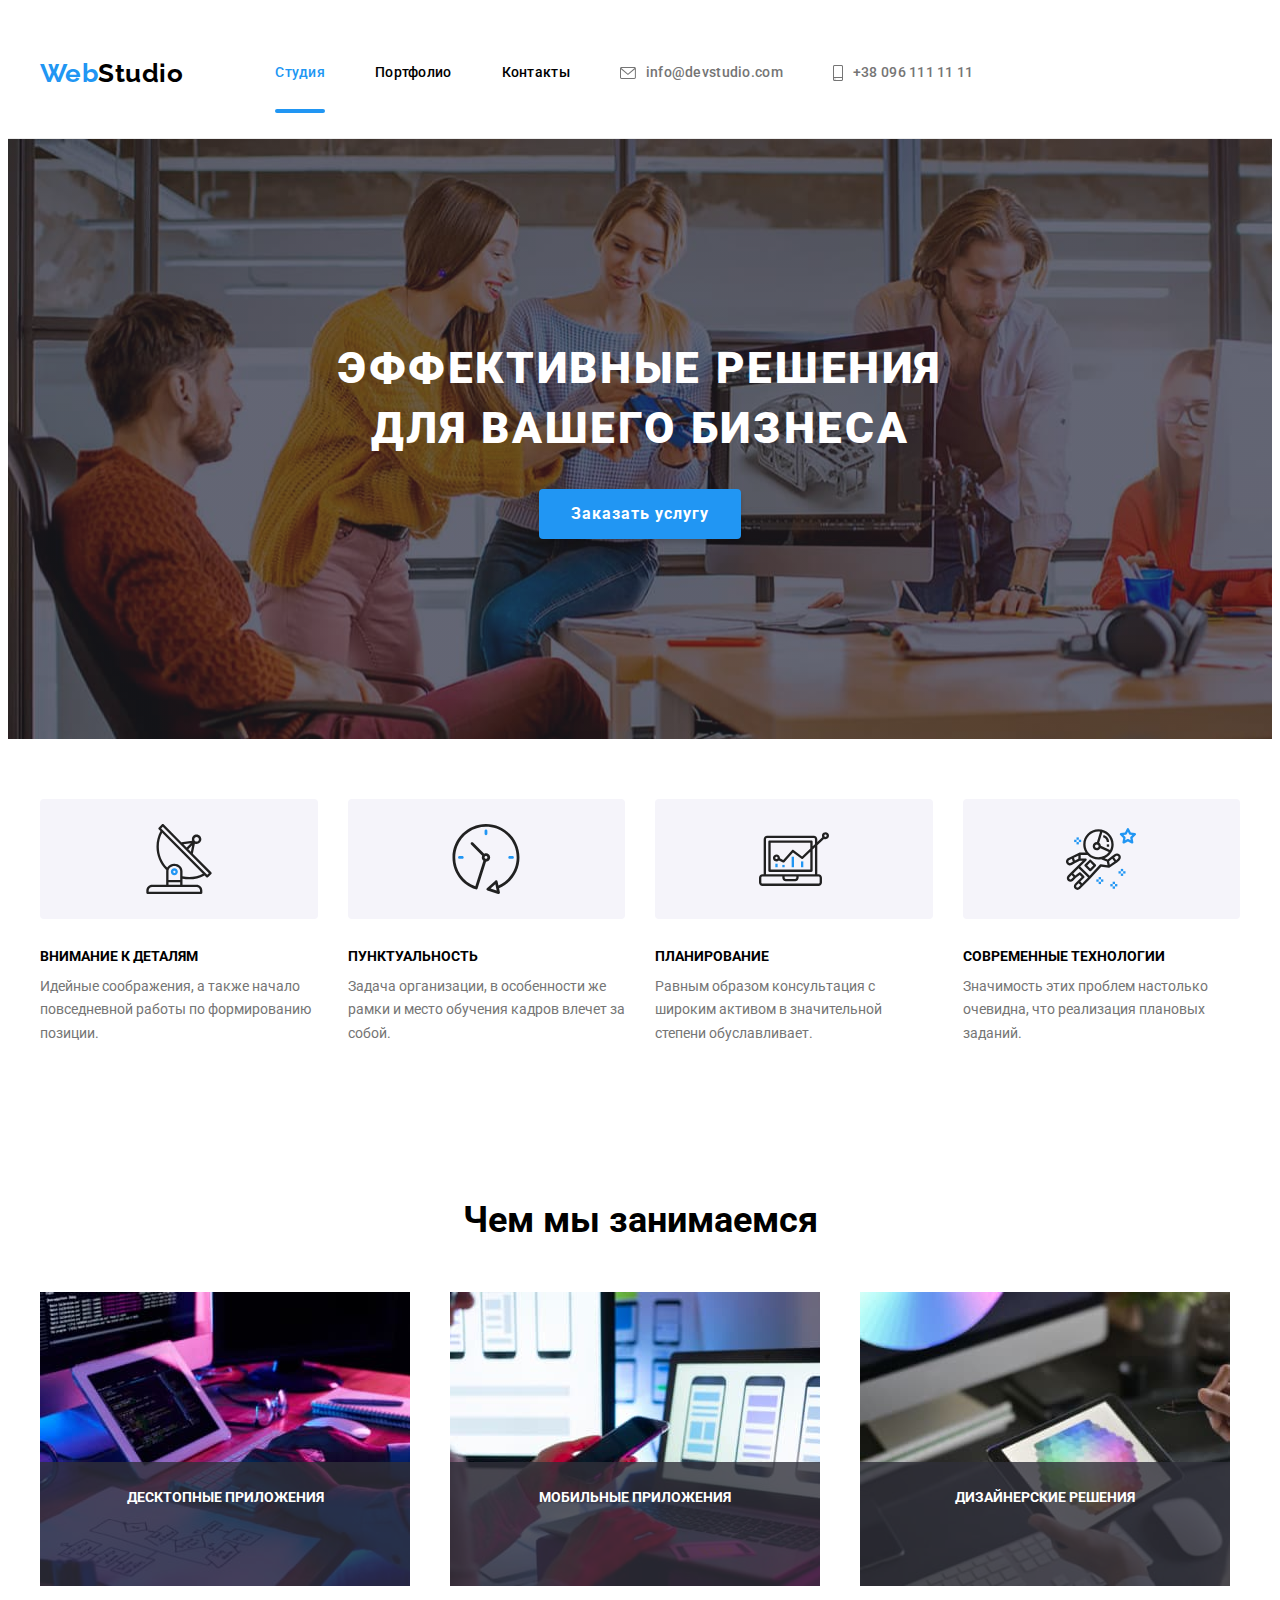
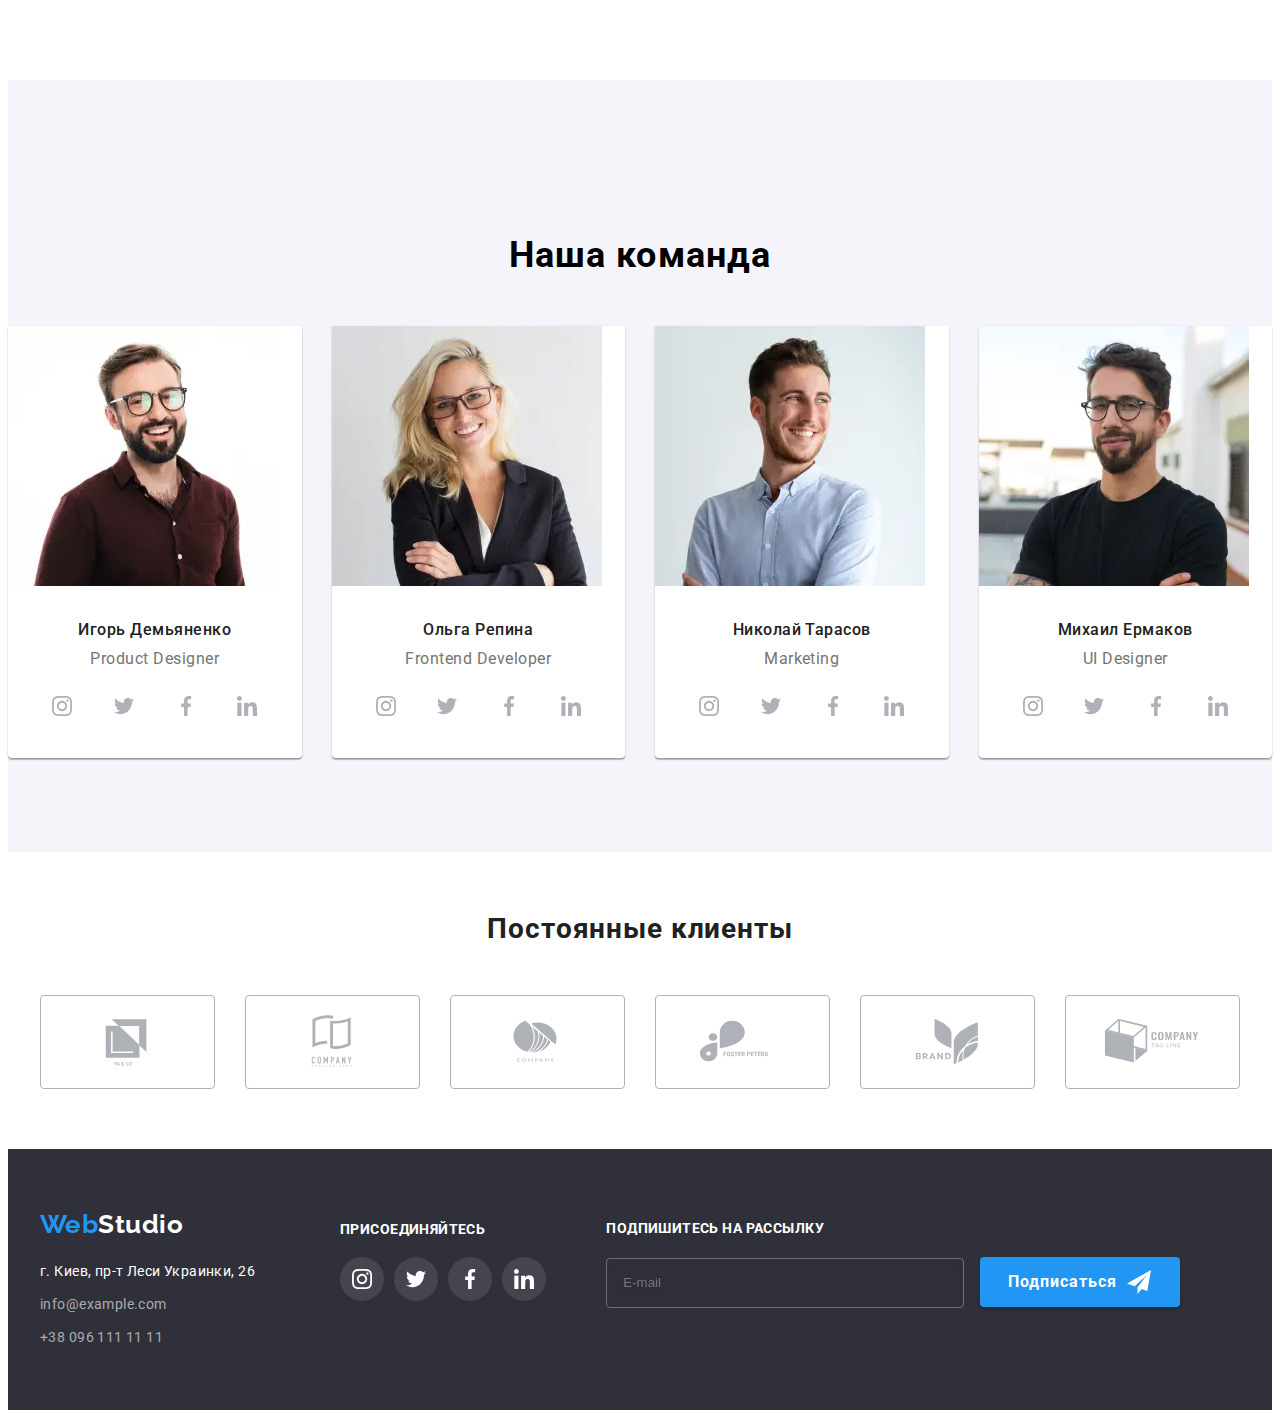
==== commit 945cfdec: "pictures" ====
--- a/index.html
+++ b/index.html
@@ -377,23 +377,25 @@
                 </li>
                 <li class="team__list-title-imgs">
                     <picture>
-                        <source media="(min-width: 1200px)" 
+                        <source  
                         srcset="./img/studio/desktop/team4.webp 1x, ./img/studio/desktop/team4@2x.webp 2x"
-                            type="image/webp">
-                        <source media="(min-width: 1200px)" 
-                        srcset="./img/studio/desktop/team4.jpg 1x, ./img/studio/desktop/team4@2x.jpg 2x">
+                           media="(min-width: 1200px)" 
+                           type="image/webp"/>
+                        <source  
+                        srcset="./img/studio/desktop/team4.jpg 1x, ./img/studio/desktop/team4@2x.jpg 2x" 
+                            media="(min-width: 1200px)" />
                     
                         <source media="(min-width: 768px)" 
                         srcset="./img/studio/tablet/team4.webp 1x, ./img/studio/tablet/team4@2x.webp 2x"
-                            type="image/webp">
+                            type="image/webp"/>
                         <source media="(min-width: 768px)" 
-                        srcset="./img/studio/tablet/team4.jpg 1x, ./img/studio/tablet/team4@2x.jpg 2x">
-                    
-                        <source media="(min-width: 320px)" 
+                        srcset="./img/studio/tablet/team4.jpg 1x, ./img/studio/tablet/team4@2x.jpg 2x"/>
+                    
+                        <source media="(max-width: 767px)" 
                         srcset="./img/studio/mobile/team4.webp 1x, ./img/studio/mobile/team4@2x.webp 2x"
-                            type="image/webp">
-                        <source media="(min-width: 320px)" 
-                        srcset="./img/studio/mobile/team4.jpg 1x, ./img/studio/mobile/team4@2x.jpg 2x">
+                            type="image/webp"/>
+                        <source media="(max-width: 767px)" 
+                        srcset="./img/studio/mobile/team4.jpg 1x, ./img/studio/mobile/team4@2x.jpg 2x"/>
                         <img class="img-ourteam" src="./img/studio/mobile/team1.jpg" alt="Михаил Ермако" />
                     </picture>
                     <div class="team__info">
--- a/css/main.min.css
+++ b/css/main.min.css
@@ -1,2 +1,2 @@
-:root{--main-font-family: "Roboto", sans-serif;--secondary-fond-family: "Raleway", sans-serif;--navigation-color: #2196f3;--btn-tittle: #ffffff;--backgraund-section: #2f303a;--secondary-text-color: #757575;--btn-main-color-text: #000000;--main-footer-contacts: rgba(255, 255, 255, 0.6);--btn-background: #188ce8}.visually-hidden{position:absolute;width:1px;height:1px;margin:-1px;border:0;padding:0;white-space:nowrap;clip-path:inset(100%);clip:rect(0 0 0 0);overflow:hidden}body{font-family:var(--main-font-family);color:var(--btn-main-color-text)}h1,h2,h3,h4,h5,h6,p,ul,li{padding:0;margin:0}@media screen and (min-width: 1200px){.section{padding-bottom:94px;padding-top:94px}}.container{width:100%;padding-left:15px;padding-right:15px}@media screen and (min-width: 480px){.container{width:480px;margin:0 auto}}@media screen and (min-width: 768px){.container{width:768px}}@media screen and (min-width: 1200px){.container{width:1200px}}.header{font-family:var(--secondary-fond-family);font-style:normal;font-weight:700;line-height:1.19;letter-spacing:0.03em}.header-container{display:flex;justify-content:space-between;align-items:center;padding-top:16px;padding-bottom:16px;margin:0 auto}.logo-blue{color:var(--navigation-color);text-decoration:none;font-size:26px}.logo{color:var(--btn-main-color-text);text-decoration:none;font-size:26px}@media screen and (max-width: 767px){.header-container{display:flex}.navheader,.contacts{display:none}}@media screen and (min-width: 768px){.nav{font-style:normal;font-weight:700;line-height:1.19;letter-spacing:0.03em;display:flex;align-items:center;justify-content:space-between}.navheader{display:flex;margin-left:92px;list-style:none;border-style:none}.navheader .navheader__item{margin-right:50px}.header-container{padding-top:21px;padding-bottom:21px}.images,.adress-list{list-style:none;border-style:none}.navheader__navigation,.contacts__contact{font-family:var(--main-font-family);font-weight:500;font-size:14px;line-height:1.14;letter-spacing:0.02em;text-decoration:none}.navheader__header-page{display:block;padding-bottom:32px;padding-top:32px;position:relative;transition-property:color;transition-duration:250ms;transition-timing-function:cubic-bezier(0.4, 0, 0.2, 1)}.navheader a:hover::after,.current::after{content:"";width:100%;height:4px;background-color:#2196f3;display:block;position:absolute;bottom:0;border-radius:2px}.navheader a:hover,.navheader a:focus{color:var(--navigation-color)}.navheader__navigation{color:var(--btn-main-color-text)}.contacts .contacts__item-contact{display:block;margin-right:50px}.contacts__item-contact a{display:flex;align-items:center;padding-top:32px;padding-bottom:32px}.contacts{margin-left:auto}.contacts .contacts__item-contact+.contacts__item-contact{margin-right:0}.contacts__item-contact .contacts__contact{color:var(--secondary-text-color);fill:var(--secondary-text-color);transition-property:color;transition-duration:250ms;transition-timing-function:cubic-bezier(0.4, 0, 0.2, 1)}.contacts__contact:hover,.contacts__contact:focus{color:var(--navigation-color);fill:#2196f3}.header .current{color:var(--navigation-color)}.header{justify-content:center;width:100%;margin-right:auto;margin-left:auto;border-bottom:1px solid #ececec}.contacts__item-contact .contacts__contact{display:flex;align-items:center}.contacts__mail-icon{width:16px;height:12px;margin-right:10px}.contacts__tel-icon{width:10px;height:16px;margin-right:10px}}@media screen and (min-width: 1200px){.navheader{display:flex;list-style:none;border-style:none}.navheader .navheader__item{margin-right:50px}.navheader__item{position:relative}.header-container{display:flex;padding-top:25px;padding-bottom:25px}.contacts{display:flex;list-style:none;border-style:none}.contacts__item-contact{margin-right:30px;margin-bottom:0px}}.burger-btn{display:inline-flex;background-color:transparent;border:none;padding:0;line-height:0;fill:currentColor;transition:fill 250ms cubic-bezier(0.4, 0, 0.2, 1)}.burger-btn:hover{fill:var(--navigation-color);cursor:pointer}.mobile-menu{position:fixed;z-index:100;top:0;left:0;width:100vw;height:100vh;background-color:#ffffff;opacity:0;visibility:hidden;pointer-events:none;transition:opacity 250ms cubic-bezier(0.4, 0, 0.2, 1),visibility 205ms cubic-bezier(0.4, 0, 0.2, 1)}.mobile-menu__container{height:100vh;display:flex;flex-direction:column;justify-content:space-between;position:relative;padding-top:48px;padding-left:25px}.mobile-menu__close-button{position:absolute;top:10px;right:0px;fill:currentColor;transition:fill 250ms cubic-bezier(0.4, 0, 0.2, 1)}.mobile-menu__close-button:hover{fill:var(--navigation-color);cursor:pointer}.mobile-menu.is-open{opacity:1;visibility:visible;pointer-events:auto}.close-btn{position:absolute;background-color:unset;border:unset;padding:unset;line-height:0;width:40px;height:40px}.list{font-family:'Roboto';font-style:normal;font-weight:500;font-size:40px;line-height:47px;text-align:center;letter-spacing:0.02em;color:#2196F3;list-style:none}.nav-menu__item{list-style:none;border-style:none}.link{text-decoration:none}@media screen and (min-width: 768px){.burger-btn{display:none}}.title{background-color:#c4c4c4;background-image:linear-gradient(rgba(47,48,58,0.4), rgba(47,48,58,0.4)),url(../../img/studio/mobile/hero-img.jpg);background-size:cover;text-align:center}@media (min-device-pixel-ratio: 2), (min-resolution: 192dpi), (min-resolution: 2dppx){.title{background-image:linear-gradient(rgba(47,48,58,0.4), rgba(47,48,58,0.4)),url(../../img/studio/mobile/hero-img@2x.jpg)}}.title-section{width:100%;padding-top:118px;padding-bottom:118px}.title__first{margin-bottom:30px;font-weight:900;font-size:26px;line-height:1.62;text-align:center;letter-spacing:0.06em;text-transform:uppercase;color:var(--btn-tittle);font-family:var(--main-font-family)}@media screen and (min-width: 768px) and (min-device-pixel-ratio: 1), screen and (min-width: 768px) and (min-resolution: 96dpi), screen and (min-width: 768px) and (min-resolution: 1dppx){.title{background-image:linear-gradient(rgba(47,48,58,0.4), rgba(47,48,58,0.4)),url(../../img/studio/tablet/hero-img.jpg)}}@media screen and (min-width: 768px) and (min-device-pixel-ratio: 2), screen and (min-width: 768px) and (min-resolution: 192dpi), screen and (min-width: 768px) and (min-resolution: 2dppx){.title{background-image:linear-gradient(rgba(47,48,58,0.4), rgba(47,48,58,0.4)),url(../../img/studio/tablet/hero-img@2x.jpg)}}@media screen and (min-width: 1200px){.title-section{padding-top:200px;padding-bottom:200px}.title__first{margin-bottom:30px;font-weight:900;font-size:44px;line-height:1.36}}@media screen and (min-width: 1200px) and (min-device-pixel-ratio: 1), screen and (min-width: 1200px) and (min-resolution: 96dpi), screen and (min-width: 1200px) and (min-resolution: 1dppx){.title{background-image:linear-gradient(rgba(47,48,58,0.4), rgba(47,48,58,0.4)),url(../../img/studio/desktop/hero-Img.jpg)}}@media screen and (min-width: 1200px) and (min-device-pixel-ratio: 2), screen and (min-width: 1200px) and (min-resolution: 192dpi), screen and (min-width: 1200px) and (min-resolution: 2dppx){.title{background-image:linear-gradient(rgba(47,48,58,0.4), rgba(47,48,58,0.4)),url(../../img/studio/desktop/hero-Img@2x.jpg)}}.btn{font-family:var(--main-font-family);font-style:normal;font-weight:700;font-size:16px;line-height:1.87;letter-spacing:0.06em;border-style:none;border-radius:4px;padding:10px 32px;color:var(--btn-tittle);box-shadow:0px 4px 4px rgba(0,0,0,0.15);background:#2196f3;cursor:pointer;border:1px}.btn:hover,.btn:focus{box-shadow:0px 4px 4px rgba(0,0,0,0.15);border-radius:4px;background:var(--btn-background)}.backdrop{position:fixed;left:0px;top:0px;right:0;bottom:0;opacity:1;z-index:100;transition-duration:250ms;transition-timing-function:cubic-bezier(0.4, 0, 0.2, 1);background:rgba(0,0,0,0.2)}.backdrop.is-hidden{opacity:0;visibility:hidden;pointer-events:none}.modal{position:absolute;top:50%;left:50%;transform:translate(-50%, -50%);width:528px;height:580px;background:#FFFFFF;padding:40px}.modal__close-btn{display:flex;position:absolute;justify-content:center;align-items:center;width:40px;height:40px;top:8px;right:8px;border-radius:50%;background:#FFFFFF;cursor:pointer;border:1px solid rgba(0,0,0,0.1);transition:fill 250ms cubic-bezier(0.4, 0, 0.2, 1)}.modal__close-btn:focus,.modal__close-btn:active,.modal__close-btn:hover{fill:var(--navigation-color)}.modal-form a{font-family:var(--main-font-family);font-style:normal;font-weight:400;font-size:14px;line-height:1.71;letter-spacing:0.03em;text-decoration-line:underline;color:var(--navigation-color)}.modal-form__title{font-family:var(--main-font-family);font-style:normal;font-weight:700;font-size:20px;line-height:23px;text-align:center;letter-spacing:0.03em;color:#212121;margin-bottom:15px}.modal-form__field{display:block;text-align:left;font-family:var(--main-font-family);font-style:normal;font-weight:400;font-size:12px;line-height:14px;letter-spacing:0.01em;color:#757575}.modal-form__field:not(:last-child){margin-bottom:10px}.modal-form__input{width:100%;height:40px;border:1px solid rgba(33,33,33,0.2);box-sizing:border-box;border-radius:4px;padding-left:42px;cursor:pointer;transition:border-color 250ms cubic-bezier(0.4, 0, 0.2, 1),outline 250ms cubic-bezier(0.4, 0, 0.2, 1),fill 250ms cubic-bezier(0.4, 0, 0.2, 1)}.modal-form__input:focus,.modal-form__input:hover{outline:none;border-color:var(--navigation-color);cursor:pointer;fill:var(--navigation-color)}.container-icon{display:block;position:relative;margin-top:5px}.container-icon:hover{outline:none;border-color:var(--navigation-color);cursor:pointer;fill:var(--navigation-color)}.modal-form__input-icon{width:12px;height:12px;position:absolute;top:50%;left:10px;transform:translateY(-50%);transition-duration:250ms;transition-timing-function:cubic-bezier(0.4, 0, 0.2, 1)}.modal-form__input:focus+.modal-form__input-icon{fill:var(--navigation-color)}.modal-form__message{width:100%;height:120px;border:1px solid rgba(33,33,33,0.2);border-radius:4px;resize:none;padding:12px 16px;outline:none;margin-top:5px;transition-duration:250ms;transition-timing-function:cubic-bezier(0.4, 0, 0.2, 1)}.modal-form__message:focus{border-color:var(--navigation-color)}.modal-form__message::placeholder{font-family:var(--main-font-family);font-style:normal;font-weight:400;font-size:14px;line-height:16px;letter-spacing:0.01em;color:rgba(117,117,117,0.5)}.modal-form__checkbox-policy{display:flex;align-items:center;font-family:var(--main-font-family);font-style:normal;font-size:14px;line-height:1.71;letter-spacing:0.03em;color:var(--secondary-text-color)}.modal-form__checkbox-policy::before{content:"";display:inline-block;width:16px;height:15px;border:2px solid #212121;border-radius:2px;cursor:pointer;margin-right:10px;margin-left:13px;vertical-align:middle;transition-duration:250ms;transition-timing-function:cubic-bezier(0.4, 0, 0.2, 1)}.modal-form__checkbox:checked+.modal-form__checkbox-policy::before{background-color:#2196F3;border:2px solid #2196F3;border-radius:2px;background-image:url("../img/icon-checkbox.svg");background-position:center;outline:2px solid #2196f3}.modal-form__btn{width:200px;min-height:50px;background:#2196F3;box-shadow:0px 4px 4px rgba(0,0,0,0.15);border-radius:4px;margin:30px auto 0 auto;border:none;font-weight:bold;font-size:16px;line-height:30px;text-align:center;letter-spacing:0.06em;color:#FFFFFF;transition-duration:250ms;transition-timing-function:cubic-bezier(0.4, 0, 0.2, 1)}.modal-form__btn:hover,.modal-form__btn:focus{cursor:pointer;background:#188CE8;box-shadow:0px 4px 4px rgba(0,0,0,0.15);border-radius:4px}@media screen and (min-width: 768px){.modal{width:450px}}@media screen and (min-width: 1200px){.modal{width:528px}}.advantages{list-style:none}.advantages__h3-list-title{margin-bottom:10px;font-weight:700;font-size:14px;line-height:1.14;text-align:center;text-transform:uppercase}.advantages__p-list-title{font-size:14px;line-height:1.71;color:var(--secondary-text-color)}.advantages__desc-icon{width:70px;height:70px}.advantages__deck-title{display:flex;align-items:center;justify-content:center;margin-bottom:30px;border-radius:4px;height:120px;background:#f5f4fa;border-radius:4px}@media screen and (min-width: 768px){.advantages{display:flex;flex-wrap:wrap;margin-left:-30px;margin-top:-30px}.advantages__title{flex-basis:calc((100% - 60px) / 2);margin-bottom:unset;margin-left:30px;margin-top:30px}.advantages__h3-list-title{text-align:unset}}@media screen and (min-width: 1200px){.advantages{margin-top:-30px;margin-left:-30px}.advantages__title{margin-bottom:unset;flex-basis:calc((100% - 120px) / 4);margin-top:30px;margin-left:30px}.advantages__h3-list-title{text-align:unset}}.list-desc{padding-top:60px;padding-bottom:60px}@media screen and (max-width: 1199px){.list-busy{display:none}}@media screen and (min-width: 1200px){.list-busy{padding-bottom:94px}.list-busy__h2-title{font-weight:700;font-size:36px;line-height:1.16;text-align:center;margin-bottom:50px}.busy{display:flex;margin-top:-30px;margin-left:-30px}.busy__title{position:relative;width:370px;height:294px}.busy__list-title-img{flex-basis:calc((100% - 90px) / 3);margin-top:30px;margin-left:30px;position:relative;list-style:none}.busy__text{font-weight:700;font-size:14px;line-height:1.143;position:absolute;padding-top:27px;padding-bottom:27px;bottom:0;left:0;width:370px;height:70px;text-align:center;background:rgba(47,48,58,0.8);text-transform:uppercase;color:#ffffff}}.list-imgs__h2-title{font-family:var(--main-font-family);font-style:normal;font-weight:700;font-size:28px;line-height:1.18;letter-spacing:0.03em;text-align:center;margin-bottom:30px;padding-top:60px}.team__h3-name{font-family:var(--main-font-family);font-style:normal;font-weight:500;font-size:16px;line-height:1.19;text-align:center;letter-spacing:0.03em;margin-bottom:10px;color:#212121}.team__p-name{margin-top:10px;margin-bottom:16px;font-style:normal;font-weight:400;font-size:16px;line-height:1.19;text-align:center;letter-spacing:0.03em;color:var(--secondary-text-color)}.list-imgs{background:#f5f4fa}.team__list-title-imgs{background-color:#fff;box-shadow:0px 1px 3px rgba(0,0,0,0.12),0px 1px 1px rgba(0,0,0,0.14),0px 2px 1px rgba(0,0,0,0.2);border-radius:0px 0px 4px 4px}.team__info{display:block;padding-top:30px;padding-bottom:24px;text-align:center}.img-ourteam{width:100%;height:100%}@media screen and (max-width: 767px){.team__list-title-imgs:not(:last-child){margin-bottom:30px}}@media screen and (min-width: 768px){.team{display:flex;flex-wrap:wrap;margin-top:-30px;margin-left:-30px;list-style:none;justify-content:center;align-items:center}.team__list-title-imgs{margin-top:30px;margin-left:30px}.img-ourteam{width:unset;height:unset}}@media screen and (min-width: 1200px){.team{display:flex;margin-top:-30px;margin-left:-30px;justify-content:center;align-items:center}.team__list-title-imgs{flex-basis:calc((100% - 120px) / 4);margin-top:30px;margin-left:30px}.team__info{padding-top:30px;padding-right:32px;padding-bottom:30px;padding-left:32px;text-align:center}.list-imgs__h2-title{font-style:normal;font-weight:700;font-size:36px;line-height:1.17;letter-spacing:0.03em;margin-bottom:50px;text-align:center}.img-ourteam{width:unset;height:unset}}.social{display:flex;justify-content:center;margin:0 auto;list-style:none}.social__links-item:not(:last-child){margin-right:10px}.social__list-item{display:flex;align-items:center;justify-content:center;width:44px;height:44px;border-radius:50%;color:#afb1b8}.social__icon{fill:currentColor;width:20px;height:20px}@media screen and (min-width: 1200px){.social{display:flex;justify-content:space-between}.social__list-item{display:flex;align-items:center;justify-content:center;width:44px;height:44px;border-radius:50%;color:#afb1b8;transition:color 250ms cubic-bezier(0.4, 0, 0.2, 1),background-color 250ms cubic-bezier(0.4, 0, 0.2, 1)}.social__list-item:hover,.social__list-item:focus{background-color:#2196f3;color:#ffffff}.social__icon{fill:currentColor;width:20px;height:20px}}.regular-customers{padding-top:60px;padding-bottom:60px}.section__regular-customers{margin-bottom:50px;font-family:var(--main-font-family);font-style:normal;font-weight:700;font-size:28px;line-height:33px;text-align:center;letter-spacing:0.03em;color:#212121}.customers{display:flex;flex-wrap:wrap;margin-top:-30px;margin-left:-30px;list-style:none}.customers__imegs-regular{margin-top:30px;margin-left:30px;flex-basis:calc((100% - 60px) / 2)}.customers__client-link{display:flex;justify-content:center;align-items:center;height:92px;border:1px solid #afb1b8;border-radius:4px;color:#afb1b8;transition:border 250ms cubic-bezier(0.4, 0, 0.2, 1),color 250ms cubic-bezier(0.4, 0, 0.2, 1)}.customers__client-link:hover,.customers__client-link:focus{border:1px solid #2196f3;color:#2196f3}.customers__client-icon{fill:currentColor;width:106px;height:60px}@media screen and (min-width: 768px){.customers__imegs-regular{margin-top:30px;margin-left:30px;flex-basis:calc((100% - 90px) / 3)}}@media screen and (min-width: 1200px){.customers__imegs-regular{flex-basis:calc((100% - 180px) / 6)}}.footer{font-family:var(--secondary-fond-family);font-style:normal;font-weight:700;line-height:1.19;letter-spacing:0.03em;padding-top:60px;padding-bottom:60px;background-color:var(--backgraund-section)}.logo-white{color:var(--btn-tittle);text-decoration:none}.footer-logo{margin-bottom:20px}.footer-container{display:flex;flex-direction:column;text-align:center}.footer__adress{margin-bottom:60px}.footer__contact:not(:last-child){margin-bottom:9px}.adress{font-style:normal;font-size:14px;line-height:1.71;letter-spacing:0.03em}.adress__link{color:var(--btn-tittle);text-decoration:none}.footer__mail,.footer__tel{color:rgba(255,255,255,0.6);text-decoration:none}.adress__list{font-family:var(--main-font-family);font-style:normal;font-weight:400;font-size:14px;line-height:1.71;text-align:center;letter-spacing:0.03em;display:flex;flex-direction:column;list-style:none}.footer__social-container{width:206px;margin:0 auto;margin-bottom:60px}.footer__social-title{font-family:var(--main-font-family);font-style:normal;font-weight:700;font-size:14px;line-height:1.143;letter-spacing:0.03em;text-transform:uppercase;margin-bottom:20px;width:206px;padding-top:12px;color:#ffffff}.footer-social-list{display:flex;justify-content:space-between;list-style:none}.footer-social-list__item-link{display:flex;justify-content:center;align-items:center;width:44px;height:44px;border-radius:50%;background-color:rgba(255,255,255,0.1);background-position:center;position:relative;fill:currentColor;transition:color 250ms cubic-bezier(0.4, 0, 0.2, 1),background-color 250ms cubic-bezier(0.4, 0, 0.2, 1)}.footer-social-list__item-link:hover,.footer-social-list__item-link:focus{background-color:#2196f3;color:#fff}.footer-social-list__icon{fill:#fff}.footer__subscription{margin:0 auto;margin-bottom:60px}.footer__subtitle{font-family:var(--main-font-family);display:block;padding-top:12px;margin-bottom:20px;font-weight:700;font-size:14px;line-height:1.14;letter-spacing:0.03em;text-transform:uppercase;color:#ffffff}@media screen and (min-width: 768px) and (max-width: 1199px){.footer-container{flex-direction:unset;flex-wrap:wrap;padding-left:86px;padding-right:86px}.footer__social-container{margin:0;margin-left:auto}.footer__subscription{margin:0 auto}}@media screen and (min-width: 1200px){.footer-container{display:flex;justify-content:space-between;flex-direction:unset;text-align:unset}.footer__social-container{margin:0}}.subscription{margin-bottom:20px;font-weight:bold;font-size:14px;line-height:1.14;letter-spacing:0.03em;text-transform:uppercase;color:#ffffff;margin-bottom:20px}.footer-form__input{width:450px;height:50px;padding-left:16px;margin-right:12px;margin-bottom:20px;border:1px solid rgba(255,255,255,0.3);box-sizing:border-box;filter:drop-shadow(0px 4px 4px rgba(0,0,0,0.15));border-radius:4px;background:transparent;display:flex;color:#FFFFFF;transition-duration:250ms;transition-timing-function:cubic-bezier(0.4, 0, 0.2, 1)}.footer-form__input:focus{border-color:var(--navigation-color);outline:none}.submit-btn{display:inline-flex;justify-content:center;border:none;width:200px;height:50px;background:#2196F3;box-shadow:0px 4px 4px rgba(0,0,0,0.15);border-radius:4px;font-family:var(--main-font-family);font-style:normal;font-weight:700;font-size:16px;line-height:1.87;align-items:center;text-align:center;letter-spacing:0.06em;border:transparent;color:#FFFFFF;cursor:pointer;transition-duration:250ms;transition-timing-function:cubic-bezier(0.4, 0, 0.2, 1)}.submit-btn:hover,.submit-btn:focus{background-color:var(--btn-background)}.footer-form__icon{margin-left:10px}@media screen and (min-width: 1200px){.footer-form{display:flex}.footer-form-input{width:358px;margin-right:12px}.footer__adress{width:230px;text-align:unset;margin-right:70px}}
+:root{--main-font-family: "Roboto", sans-serif;--secondary-fond-family: "Raleway", sans-serif;--navigation-color: #2196f3;--btn-tittle: #ffffff;--backgraund-section: #2f303a;--secondary-text-color: #757575;--btn-main-color-text: #000000;--main-footer-contacts: rgba(255, 255, 255, 0.6);--btn-background: #188ce8}.visually-hidden{position:absolute;width:1px;height:1px;margin:-1px;border:0;padding:0;white-space:nowrap;clip-path:inset(100%);clip:rect(0 0 0 0);overflow:hidden}body{font-family:var(--main-font-family);color:var(--btn-main-color-text)}h1,h2,h3,h4,h5,h6,p,ul,li{padding:0;margin:0}@media screen and (min-width: 1200px){.section{padding-bottom:94px;padding-top:94px}}.container{width:100%;padding-left:15px;padding-right:15px}@media screen and (min-width: 480px){.container{width:480px;margin:0 auto}}@media screen and (min-width: 768px){.container{width:768px}}@media screen and (min-width: 1200px){.container{width:1200px}}.header{font-family:var(--secondary-fond-family);font-style:normal;font-weight:700;line-height:1.19;letter-spacing:0.03em}.header-container{display:flex;justify-content:space-between;align-items:center;padding-top:16px;padding-bottom:16px;margin:0 auto}.logo-blue{color:var(--navigation-color);text-decoration:none;font-size:26px}.logo{color:var(--btn-main-color-text);text-decoration:none;font-size:26px}@media screen and (max-width: 767px){.header-container{display:flex}.navheader,.contacts{display:none}}@media screen and (min-width: 768px){.nav{font-style:normal;font-weight:700;line-height:1.19;letter-spacing:0.03em;display:flex;align-items:center;justify-content:space-between}.navheader{display:flex;margin-left:92px;list-style:none;border-style:none}.navheader .navheader__item{margin-right:50px}.header-container{padding-top:21px;padding-bottom:21px}.images,.adress-list{list-style:none;border-style:none}.navheader__navigation,.contacts__contact{font-family:var(--main-font-family);font-weight:500;font-size:14px;line-height:1.14;letter-spacing:0.02em;text-decoration:none}.navheader__header-page{display:block;padding-bottom:32px;padding-top:32px;position:relative;transition-property:color;transition-duration:250ms;transition-timing-function:cubic-bezier(0.4, 0, 0.2, 1)}.navheader a:hover::after,.current::after{content:"";width:100%;height:4px;background-color:#2196f3;display:block;position:absolute;bottom:0;border-radius:2px}.navheader a:hover,.navheader a:focus{color:var(--navigation-color)}.navheader__navigation{color:var(--btn-main-color-text)}.contacts .contacts__item-contact{display:block;margin-right:50px}.contacts__item-contact a{display:flex;align-items:center;padding-top:32px;padding-bottom:32px}.contacts{margin-left:auto}.contacts .contacts__item-contact+.contacts__item-contact{margin-right:0}.contacts__item-contact .contacts__contact{color:var(--secondary-text-color);fill:var(--secondary-text-color);transition-property:color;transition-duration:250ms;transition-timing-function:cubic-bezier(0.4, 0, 0.2, 1)}.contacts__contact:hover,.contacts__contact:focus{color:var(--navigation-color);fill:#2196f3}.header .current{color:var(--navigation-color)}.header{justify-content:center;width:100%;margin-right:auto;margin-left:auto;border-bottom:1px solid #ececec}.contacts__item-contact .contacts__contact{display:flex;align-items:center}.contacts__mail-icon{width:16px;height:12px;margin-right:10px}.contacts__tel-icon{width:10px;height:16px;margin-right:10px}}@media screen and (min-width: 1200px){.navheader{display:flex;list-style:none;border-style:none}.navheader .navheader__item{margin-right:50px}.navheader__item{position:relative}.header-container{display:flex;padding-top:25px;padding-bottom:25px}.contacts{display:flex;list-style:none;border-style:none}.contacts__item-contact{margin-right:30px;margin-bottom:0px}}.burger-btn{display:inline-flex;background-color:transparent;border:none;padding:0;line-height:0;fill:currentColor;transition:fill 250ms cubic-bezier(0.4, 0, 0.2, 1)}.burger-btn:hover{fill:var(--navigation-color);cursor:pointer}.mobile-menu{position:fixed;z-index:100;top:0;left:0;width:100vw;height:100vh;background-color:#ffffff;opacity:0;visibility:hidden;pointer-events:none;transition:opacity 250ms cubic-bezier(0.4, 0, 0.2, 1),visibility 205ms cubic-bezier(0.4, 0, 0.2, 1)}.mobile-menu__container{height:100vh;display:flex;flex-direction:column;justify-content:space-between;position:relative;padding-top:48px;padding-left:25px}.mobile-menu__close-button{position:absolute;top:10px;right:0px;fill:currentColor;transition:fill 250ms cubic-bezier(0.4, 0, 0.2, 1)}.mobile-menu__close-button:hover{fill:var(--navigation-color);cursor:pointer}.mobile-menu.is-open{opacity:1;visibility:visible;pointer-events:auto}.close-btn{position:absolute;background-color:unset;border:unset;padding:unset;line-height:0;width:40px;height:40px}.list{font-family:'Roboto';font-style:normal;font-weight:500;font-size:40px;line-height:47px;text-align:center;letter-spacing:0.02em;color:#2196F3;list-style:none}.nav-menu__item{list-style:none;border-style:none}.link{text-decoration:none}@media screen and (min-width: 768px){.burger-btn{display:none}}.title{background-color:#c4c4c4;background-image:linear-gradient(rgba(47,48,58,0.4), rgba(47,48,58,0.4)),url(../../img/studio/mobile/hero-img.jpg);background-size:cover;text-align:center}@media (min-device-pixel-ratio: 2), (min-resolution: 192dpi), (min-resolution: 2dppx){.title{background-image:linear-gradient(rgba(47,48,58,0.4), rgba(47,48,58,0.4)),url(../../img/studio/mobile/hero-img@2x.jpg)}}.title-section{width:100%;padding-top:118px;padding-bottom:118px}.title__first{margin-bottom:30px;font-weight:900;font-size:26px;line-height:1.62;text-align:center;letter-spacing:0.06em;text-transform:uppercase;color:var(--btn-tittle);font-family:var(--main-font-family)}@media screen and (min-width: 768px) and (min-device-pixel-ratio: 1), screen and (min-width: 768px) and (min-resolution: 96dpi), screen and (min-width: 768px) and (min-resolution: 1dppx){.title{background-image:linear-gradient(rgba(47,48,58,0.4), rgba(47,48,58,0.4)),url(../../img/studio/tablet/hero-img.jpg)}}@media screen and (min-width: 768px) and (min-device-pixel-ratio: 2), screen and (min-width: 768px) and (min-resolution: 192dpi), screen and (min-width: 768px) and (min-resolution: 2dppx){.title{background-image:linear-gradient(rgba(47,48,58,0.4), rgba(47,48,58,0.4)),url(../../img/studio/tablet/hero-img@2x.jpg)}}@media screen and (min-width: 1200px){.title-section{padding-top:200px;padding-bottom:200px}.title__first{margin-bottom:30px;font-weight:900;font-size:44px;line-height:1.36}}@media screen and (min-width: 1200px) and (min-device-pixel-ratio: 1), screen and (min-width: 1200px) and (min-resolution: 96dpi), screen and (min-width: 1200px) and (min-resolution: 1dppx){.title{background-image:linear-gradient(rgba(47,48,58,0.4), rgba(47,48,58,0.4)),url(../../img/studio/desktop/hero-Img.jpg)}}@media screen and (min-width: 1200px) and (min-device-pixel-ratio: 2), screen and (min-width: 1200px) and (min-resolution: 192dpi), screen and (min-width: 1200px) and (min-resolution: 2dppx){.title{background-image:linear-gradient(rgba(47,48,58,0.4), rgba(47,48,58,0.4)),url(../../img/studio/desktop/hero-Img@2x.jpg)}}.btn{font-family:var(--main-font-family);font-style:normal;font-weight:700;font-size:16px;line-height:1.87;letter-spacing:0.06em;border-style:none;border-radius:4px;padding:10px 32px;color:var(--btn-tittle);box-shadow:0px 4px 4px rgba(0,0,0,0.15);background:#2196f3;cursor:pointer;border:1px}.btn:hover,.btn:focus{box-shadow:0px 4px 4px rgba(0,0,0,0.15);border-radius:4px;background:var(--btn-background)}.backdrop{position:fixed;left:0px;top:0px;right:0;bottom:0;opacity:1;z-index:100;transition-duration:250ms;transition-timing-function:cubic-bezier(0.4, 0, 0.2, 1);background:rgba(0,0,0,0.2)}.backdrop.is-hidden{opacity:0;visibility:hidden;pointer-events:none}.modal{position:absolute;top:50%;left:50%;transform:translate(-50%, -50%);width:528px;height:580px;background:#FFFFFF;padding:40px}.modal__close-btn{display:flex;position:absolute;justify-content:center;align-items:center;width:40px;height:40px;top:8px;right:8px;border-radius:50%;background:#FFFFFF;cursor:pointer;border:1px solid rgba(0,0,0,0.1);transition:fill 250ms cubic-bezier(0.4, 0, 0.2, 1)}.modal__close-btn:focus,.modal__close-btn:active,.modal__close-btn:hover{fill:var(--navigation-color)}.modal-form a{font-family:var(--main-font-family);font-style:normal;font-weight:400;font-size:14px;line-height:1.71;letter-spacing:0.03em;text-decoration-line:underline;color:var(--navigation-color)}.modal-form__title{font-family:var(--main-font-family);font-style:normal;font-weight:700;font-size:20px;line-height:23px;text-align:center;letter-spacing:0.03em;color:#212121;margin-bottom:15px}.modal-form__field{display:block;text-align:left;font-family:var(--main-font-family);font-style:normal;font-weight:400;font-size:12px;line-height:14px;letter-spacing:0.01em;color:#757575}.modal-form__field:not(:last-child){margin-bottom:10px}.modal-form__input{width:100%;height:40px;border:1px solid rgba(33,33,33,0.2);box-sizing:border-box;border-radius:4px;padding-left:42px;cursor:pointer;transition:border-color 250ms cubic-bezier(0.4, 0, 0.2, 1),outline 250ms cubic-bezier(0.4, 0, 0.2, 1),fill 250ms cubic-bezier(0.4, 0, 0.2, 1)}.modal-form__input:focus,.modal-form__input:hover{outline:none;border-color:var(--navigation-color);cursor:pointer;fill:var(--navigation-color)}.container-icon{display:block;position:relative;margin-top:5px}.container-icon:hover{outline:none;border-color:var(--navigation-color);cursor:pointer;fill:var(--navigation-color)}.modal-form__input-icon{width:12px;height:12px;position:absolute;top:50%;left:10px;transform:translateY(-50%);transition-duration:250ms;transition-timing-function:cubic-bezier(0.4, 0, 0.2, 1)}.modal-form__input:focus+.modal-form__input-icon{fill:var(--navigation-color)}.modal-form__message{width:100%;height:120px;border:1px solid rgba(33,33,33,0.2);border-radius:4px;resize:none;padding:12px 16px;outline:none;margin-top:5px;transition-duration:250ms;transition-timing-function:cubic-bezier(0.4, 0, 0.2, 1)}.modal-form__message:focus{border-color:var(--navigation-color)}.modal-form__message::placeholder{font-family:var(--main-font-family);font-style:normal;font-weight:400;font-size:14px;line-height:16px;letter-spacing:0.01em;color:rgba(117,117,117,0.5)}.modal-form__checkbox-policy{display:flex;align-items:center;font-family:var(--main-font-family);font-style:normal;font-size:14px;line-height:1.71;letter-spacing:0.03em;color:var(--secondary-text-color)}.modal-form__checkbox-policy::before{content:"";display:inline-block;width:16px;height:15px;border:2px solid #212121;border-radius:2px;cursor:pointer;margin-right:10px;margin-left:13px;vertical-align:middle;transition-duration:250ms;transition-timing-function:cubic-bezier(0.4, 0, 0.2, 1)}.modal-form__checkbox:checked+.modal-form__checkbox-policy::before{background-color:#2196F3;border:2px solid #2196F3;border-radius:2px;background-image:url("../img/icon-checkbox.svg");background-position:center;outline:2px solid #2196f3}.modal-form__btn{width:200px;min-height:50px;background:#2196F3;box-shadow:0px 4px 4px rgba(0,0,0,0.15);border-radius:4px;margin:30px auto 0 auto;border:none;font-weight:bold;font-size:16px;line-height:30px;text-align:center;letter-spacing:0.06em;color:#FFFFFF;transition-duration:250ms;transition-timing-function:cubic-bezier(0.4, 0, 0.2, 1)}.modal-form__btn:hover,.modal-form__btn:focus{cursor:pointer;background:#188CE8;box-shadow:0px 4px 4px rgba(0,0,0,0.15);border-radius:4px}@media screen and (min-width: 768px){.modal{width:450px}}@media screen and (min-width: 1200px){.modal{width:528px}}.advantages{list-style:none}.advantages__h3-list-title{margin-bottom:10px;font-weight:700;font-size:14px;line-height:1.14;text-align:center;text-transform:uppercase}.advantages__p-list-title{font-size:14px;line-height:1.71;color:var(--secondary-text-color)}.advantages__desc-icon{width:70px;height:70px}.advantages__deck-title{display:flex;align-items:center;justify-content:center;margin-bottom:30px;border-radius:4px;height:120px;background:#f5f4fa;border-radius:4px}@media screen and (min-width: 768px){.advantages{display:flex;flex-wrap:wrap;margin-left:-30px;margin-top:-30px}.advantages__title{flex-basis:calc((100% - 60px) / 2);margin-bottom:unset;margin-left:30px;margin-top:30px}.advantages__h3-list-title{text-align:unset}}@media screen and (min-width: 1200px){.advantages{margin-top:-30px;margin-left:-30px}.advantages__title{margin-bottom:unset;flex-basis:calc((100% - 120px) / 4);margin-top:30px;margin-left:30px}.advantages__h3-list-title{text-align:unset}}.list-desc{padding-top:60px;padding-bottom:60px}@media screen and (max-width: 1199px){.list-busy{display:none}}@media screen and (min-width: 1200px){.list-busy{padding-bottom:94px}.list-busy__h2-title{font-weight:700;font-size:36px;line-height:1.16;text-align:center;margin-bottom:50px}.busy{display:flex;margin-top:-30px;margin-left:-30px}.busy__title{position:relative;width:370px;height:294px}.busy__list-title-img{flex-basis:calc((100% - 90px) / 3);margin-top:30px;margin-left:30px;position:relative;list-style:none}.busy__text{font-weight:700;font-size:14px;line-height:1.143;position:absolute;padding-top:27px;padding-bottom:27px;bottom:0;left:0;width:370px;height:70px;text-align:center;background:rgba(47,48,58,0.8);text-transform:uppercase;color:#ffffff}}.list-imgs__h2-title{font-family:var(--main-font-family);font-style:normal;font-weight:700;font-size:28px;line-height:1.18;letter-spacing:0.03em;text-align:center;margin-bottom:30px;padding-top:60px}.team__h3-name{font-family:var(--main-font-family);font-style:normal;font-weight:500;font-size:16px;line-height:1.19;text-align:center;letter-spacing:0.03em;margin-bottom:10px;color:#212121}.team__p-name{margin-top:10px;margin-bottom:16px;font-style:normal;font-weight:400;font-size:16px;line-height:1.19;text-align:center;letter-spacing:0.03em;color:var(--secondary-text-color)}.list-imgs{background:#f5f4fa}.team__list-title-imgs{background-color:#fff;box-shadow:0px 1px 3px rgba(0,0,0,0.12),0px 1px 1px rgba(0,0,0,0.14),0px 2px 1px rgba(0,0,0,0.2);border-radius:0px 0px 4px 4px}.team__info{display:block;padding-top:30px;padding-bottom:24px;text-align:center}.img-ourteam{width:100%;height:100%}@media screen and (max-width: 767px){.team__list-title-imgs:not(:last-child){margin-bottom:30px}}@media screen and (min-width: 768px){.team{display:flex;flex-wrap:wrap;margin-top:-30px;margin-left:-30px;list-style:none;justify-content:center;align-items:center}.team__list-title-imgs{margin-top:30px;margin-left:30px}.img-ourteam{width:unset;height:unset}}@media screen and (min-width: 1200px){.team{display:flex;margin-top:-30px;margin-left:-30px;justify-content:center;align-items:center}.team__list-title-imgs{flex-basis:calc((100% - 120px) / 4);margin-top:30px;margin-left:30px}.team__info{padding-top:30px;padding-right:32px;padding-bottom:30px;padding-left:32px;text-align:center}.list-imgs__h2-title{font-style:normal;font-weight:700;font-size:36px;line-height:1.17;letter-spacing:0.03em;margin-bottom:50px;text-align:center}.img-ourteam{width:unset;height:unset}}.social{display:flex;justify-content:center;margin:0 auto;list-style:none}.social__links-item:not(:last-child){margin-right:10px}.social__list-item{display:flex;align-items:center;justify-content:center;width:44px;height:44px;border-radius:50%;color:#afb1b8}.social__icon{fill:currentColor;width:20px;height:20px}@media screen and (min-width: 1200px){.social{display:flex;justify-content:space-between}.social__list-item{display:flex;align-items:center;justify-content:center;width:44px;height:44px;border-radius:50%;color:#afb1b8;transition:color 250ms cubic-bezier(0.4, 0, 0.2, 1),background-color 250ms cubic-bezier(0.4, 0, 0.2, 1)}.social__list-item:hover,.social__list-item:focus{background-color:#2196f3;color:#ffffff}.social__icon{fill:currentColor;width:20px;height:20px}}.regular-customers{padding-top:60px;padding-bottom:60px}.section__regular-customers{margin-bottom:50px;font-family:var(--main-font-family);font-style:normal;font-weight:700;font-size:28px;line-height:33px;text-align:center;letter-spacing:0.03em;color:#212121}.customers{display:flex;flex-wrap:wrap;margin-top:-30px;margin-left:-30px;list-style:none}.customers__imegs-regular{margin-top:30px;margin-left:30px;flex-basis:calc((100% - 60px) / 2)}.customers__client-link{display:flex;justify-content:center;align-items:center;height:92px;border:1px solid #afb1b8;border-radius:4px;color:#afb1b8;transition:border 250ms cubic-bezier(0.4, 0, 0.2, 1),color 250ms cubic-bezier(0.4, 0, 0.2, 1)}.customers__client-link:hover,.customers__client-link:focus{border:1px solid #2196f3;color:#2196f3}.customers__client-icon{fill:currentColor;width:106px;height:60px}@media screen and (min-width: 768px){.customers__imegs-regular{margin-top:30px;margin-left:30px;flex-basis:calc((100% - 90px) / 3)}}@media screen and (min-width: 1200px){.customers__imegs-regular{flex-basis:calc((100% - 180px) / 6)}}.filter-container{margin-bottom:40px}.filter{display:flex;list-style:none;flex-wrap:wrap;margin-top:-8px;margin-left:-8px}.filter__item{margin-top:8px;margin-left:8px}.modal-btn{border:none;border-radius:4px;padding:6px 22px;font-family:var(--main-font-family);font-weight:500;font-size:16px;line-height:1.62;background:#f5f4fa;transition:color 250ms cubic-bezier(0.4, 0, 0.2, 1),background-color 250ms cubic-bezier(0.4, 0, 0.2, 1),box-shadow 250ms cubic-bezier(0.4, 0, 0.2, 1)}.modal-btn:hover,.modal-btn:focus{background-color:var(--navigation-color);color:var(--btn-tittle);cursor:pointer;box-shadow:0px 3px 1px rgba(0,0,0,0.1),0px 1px 2px rgba(0,0,0,0.08),0px 2px 2px rgba(0,0,0,0.12);border-radius:4px}@media screen and (min-width: 768px){.filter-container{margin-bottom:30px}.filter{flex-wrap:unset;justify-content:center}}@media screen and (min-width: 1200px){.filter-container{margin-bottom:50px}}.footer{font-family:var(--secondary-fond-family);font-style:normal;font-weight:700;line-height:1.19;letter-spacing:0.03em;padding-top:60px;padding-bottom:60px;background-color:var(--backgraund-section)}.logo-white{color:var(--btn-tittle);text-decoration:none}.footer-logo{margin-bottom:20px}.footer-container{display:flex;flex-direction:column;text-align:center}.footer__contact:not(:last-child){margin-bottom:9px}.adress{font-style:normal;font-size:14px;line-height:1.71;letter-spacing:0.03em}.adress__link{color:var(--btn-tittle);text-decoration:none}.footer__mail,.footer__tel{color:rgba(255,255,255,0.6);text-decoration:none}.adress__list{font-family:var(--main-font-family);font-style:normal;font-weight:400;font-size:14px;line-height:1.71;text-align:center;letter-spacing:0.03em;display:flex;flex-direction:column;list-style:none}.footer__social-container{width:206px;margin:0 auto;margin-bottom:60px}.footer__social-title{font-family:var(--main-font-family);font-style:normal;font-weight:700;font-size:14px;line-height:1.143;letter-spacing:0.03em;text-transform:uppercase;margin-bottom:20px;width:206px;padding-top:12px;color:#ffffff}.footer-social-list{display:flex;justify-content:space-between;list-style:none}.footer-social-list__item-link{display:flex;justify-content:center;align-items:center;width:44px;height:44px;border-radius:50%;background-color:rgba(255,255,255,0.1);background-position:center;position:relative;fill:currentColor;transition:color 250ms cubic-bezier(0.4, 0, 0.2, 1),background-color 250ms cubic-bezier(0.4, 0, 0.2, 1)}.footer-social-list__item-link:hover,.footer-social-list__item-link:focus{background-color:#2196f3;color:#fff}.footer-social-list__icon{fill:#fff}.footer__subscription{margin:0 auto}.footer__subtitle{font-family:var(--main-font-family);display:block;padding-top:12px;margin-bottom:20px;font-weight:700;font-size:14px;line-height:1.14;letter-spacing:0.03em;text-transform:uppercase;color:#ffffff}.footer-form__input{width:450px;height:50px;padding-left:16px;margin-right:12px;margin-bottom:20px;border:1px solid rgba(255,255,255,0.3);box-sizing:border-box;filter:drop-shadow(0px 4px 4px rgba(0,0,0,0.15));border-radius:4px;background:transparent;color:#FFFFFF;transition-duration:250ms;transition-timing-function:cubic-bezier(0.4, 0, 0.2, 1)}.footer-form__input:focus{border-color:var(--navigation-color);outline:none}@media screen and (min-width: 768px) and (max-width: 1199px){.footer-container{flex-direction:unset;flex-wrap:wrap;padding-left:86px;padding-right:86px}.footer__social-container{margin:0;margin-left:auto}.footer__subscription{margin:0 auto}.footer-form__input{width:450px}}@media screen and (min-width: 1200px){.footer-container{display:flex;justify-content:space-between;flex-direction:unset;text-align:unset}.footer__social-container{margin:0}.footer-form__input{margin-right:12px;margin-bottom:0;width:358px}}.subscription{font-weight:bold;font-size:14px;line-height:1.14;letter-spacing:0.03em;text-transform:uppercase;color:#ffffff}.submit-btn{display:inline-flex;justify-content:center;border:none;width:200px;height:50px;background:#2196F3;box-shadow:0px 4px 4px rgba(0,0,0,0.15);border-radius:4px;font-family:var(--main-font-family);font-style:normal;font-weight:700;font-size:16px;line-height:1.87;align-items:center;text-align:center;letter-spacing:0.06em;border:transparent;color:#FFFFFF;cursor:pointer;transition-duration:250ms;transition-timing-function:cubic-bezier(0.4, 0, 0.2, 1)}.submit-btn:hover,.submit-btn:focus{background-color:var(--btn-background)}.footer-form__icon{margin-left:10px}@media screen and (min-width: 1200px){.footer-form{display:flex}.footer-form-input{width:358px;margin-right:12px}.footer__adress{width:230px;margin-right:70px}.adress__list{text-align:unset}}
 /*# sourceMappingURL=main.min.css.map */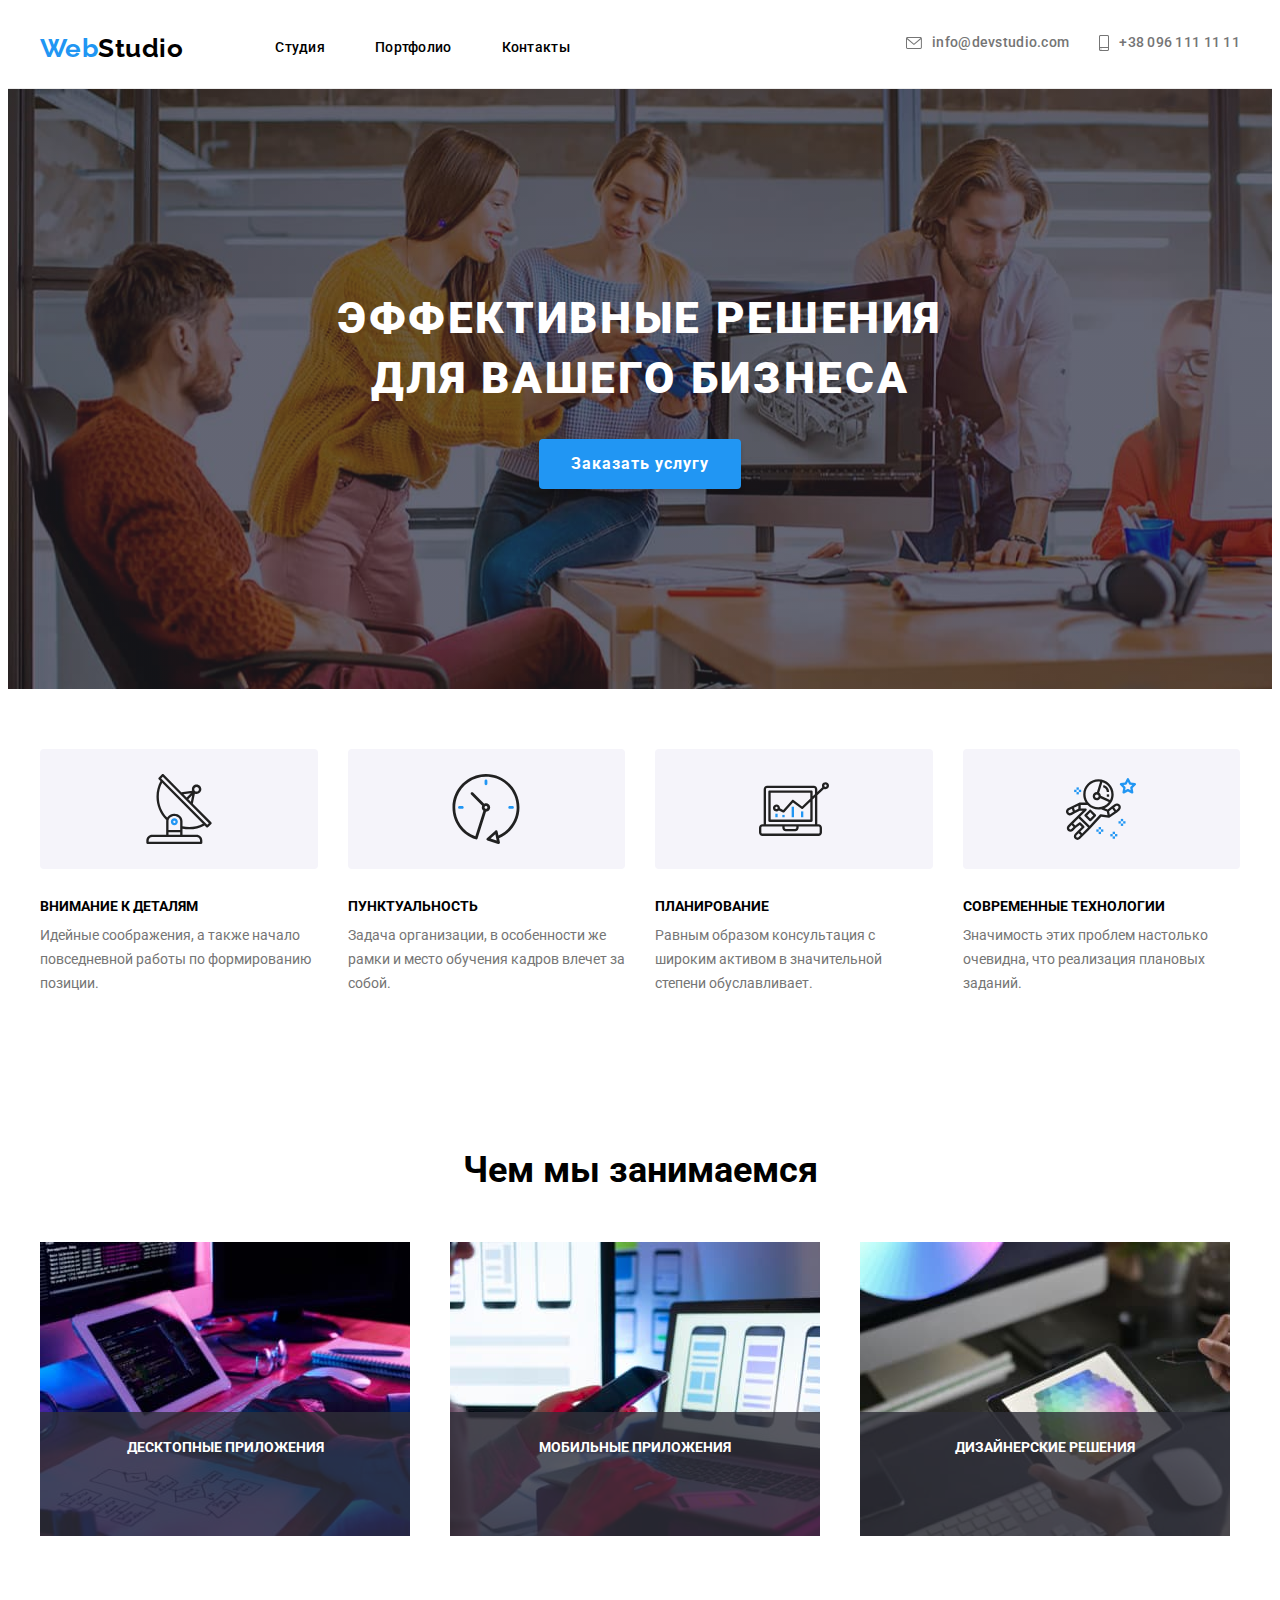
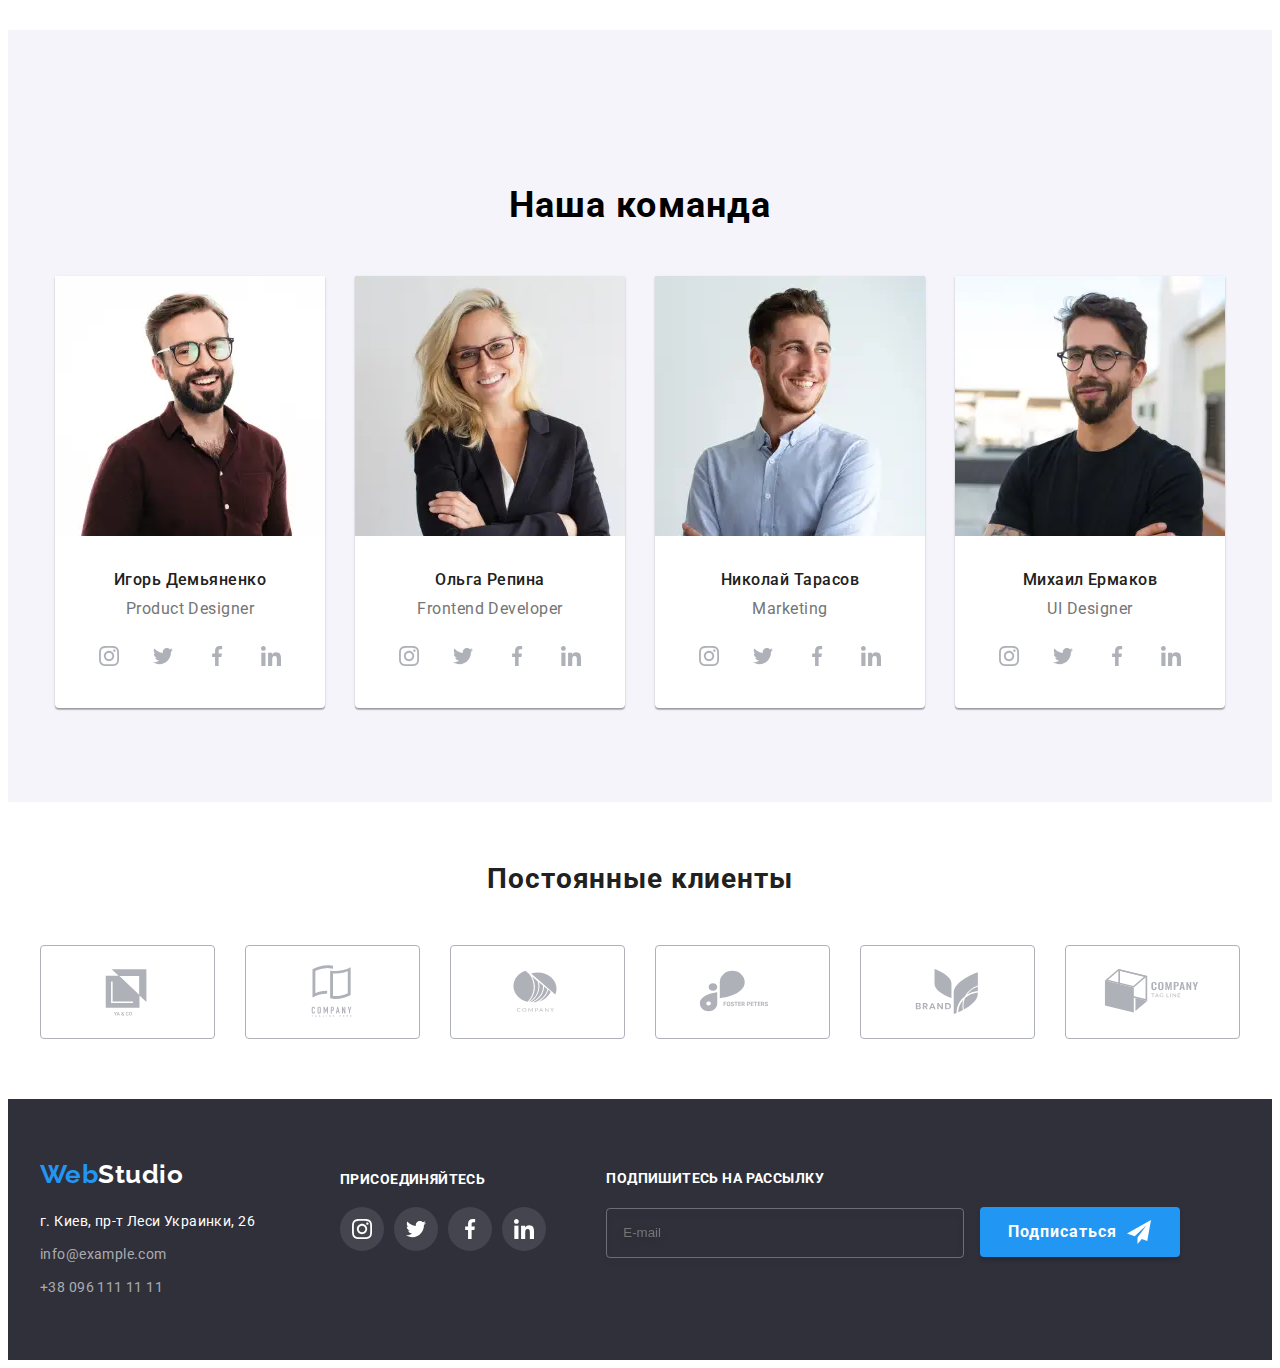
==== commit b5221d72: "heder modal" ====
--- a/index.html
+++ b/index.html
@@ -27,6 +27,7 @@
             <li class="navheader__item">
                 <a href="" class="navheader__navigation navheader__header-page">Контакты</a></li>
         </ul>
+        </nav>
         <ul class="contacts">
             <li class="contacts__item-contact"><a href="mailto:info@devstudio.com" class="contacts__contact">
                     <svg class="contacts__mail-icon">
@@ -37,7 +38,7 @@
                         <use href="./img/symbol-defs.svg#icon-smartphone" wight="10" height="16"></use>
                     </svg>+38 096 111 11 11</a></li>
         </ul>
-        </nav>
+       
         <button  type="button" class="burger-btn" data-menu-open>
             <svg class="burger-btn__icon" width="40" height="40">
                 <use class="icon-burger" href="./img/symbol-defs.svg#icon-burger "></use>
--- a/css/main.min.css
+++ b/css/main.min.css
@@ -1,2 +1,2 @@
-:root{--main-font-family: "Roboto", sans-serif;--secondary-fond-family: "Raleway", sans-serif;--navigation-color: #2196f3;--btn-tittle: #ffffff;--backgraund-section: #2f303a;--secondary-text-color: #757575;--btn-main-color-text: #000000;--main-footer-contacts: rgba(255, 255, 255, 0.6);--btn-background: #188ce8}.visually-hidden{position:absolute;width:1px;height:1px;margin:-1px;border:0;padding:0;white-space:nowrap;clip-path:inset(100%);clip:rect(0 0 0 0);overflow:hidden}body{font-family:var(--main-font-family);color:var(--btn-main-color-text)}h1,h2,h3,h4,h5,h6,p,ul,li{padding:0;margin:0}@media screen and (min-width: 1200px){.section{padding-bottom:94px;padding-top:94px}}.container{width:100%;padding-left:15px;padding-right:15px}@media screen and (min-width: 480px){.container{width:480px;margin:0 auto}}@media screen and (min-width: 768px){.container{width:768px}}@media screen and (min-width: 1200px){.container{width:1200px}}.header{font-family:var(--secondary-fond-family);font-style:normal;font-weight:700;line-height:1.19;letter-spacing:0.03em}.header-container{display:flex;justify-content:space-between;align-items:center;padding-top:16px;padding-bottom:16px;margin:0 auto}.logo-blue{color:var(--navigation-color);text-decoration:none;font-size:26px}.logo{color:var(--btn-main-color-text);text-decoration:none;font-size:26px}@media screen and (max-width: 767px){.header-container{display:flex}.navheader,.contacts{display:none}}@media screen and (min-width: 768px){.nav{font-style:normal;font-weight:700;line-height:1.19;letter-spacing:0.03em;display:flex;align-items:center;justify-content:space-between}.navheader{display:flex;margin-left:92px;list-style:none;border-style:none}.navheader .navheader__item{margin-right:50px}.header-container{padding-top:21px;padding-bottom:21px}.images,.adress-list{list-style:none;border-style:none}.navheader__navigation,.contacts__contact{font-family:var(--main-font-family);font-weight:500;font-size:14px;line-height:1.14;letter-spacing:0.02em;text-decoration:none}.navheader__header-page{display:block;padding-bottom:32px;padding-top:32px;position:relative;transition-property:color;transition-duration:250ms;transition-timing-function:cubic-bezier(0.4, 0, 0.2, 1)}.navheader a:hover::after,.current::after{content:"";width:100%;height:4px;background-color:#2196f3;display:block;position:absolute;bottom:0;border-radius:2px}.navheader a:hover,.navheader a:focus{color:var(--navigation-color)}.navheader__navigation{color:var(--btn-main-color-text)}.contacts .contacts__item-contact{display:block;margin-right:50px}.contacts__item-contact a{display:flex;align-items:center;padding-top:32px;padding-bottom:32px}.contacts{margin-left:auto}.contacts .contacts__item-contact+.contacts__item-contact{margin-right:0}.contacts__item-contact .contacts__contact{color:var(--secondary-text-color);fill:var(--secondary-text-color);transition-property:color;transition-duration:250ms;transition-timing-function:cubic-bezier(0.4, 0, 0.2, 1)}.contacts__contact:hover,.contacts__contact:focus{color:var(--navigation-color);fill:#2196f3}.header .current{color:var(--navigation-color)}.header{justify-content:center;width:100%;margin-right:auto;margin-left:auto;border-bottom:1px solid #ececec}.contacts__item-contact .contacts__contact{display:flex;align-items:center}.contacts__mail-icon{width:16px;height:12px;margin-right:10px}.contacts__tel-icon{width:10px;height:16px;margin-right:10px}}@media screen and (min-width: 1200px){.navheader{display:flex;list-style:none;border-style:none}.navheader .navheader__item{margin-right:50px}.navheader__item{position:relative}.header-container{display:flex;padding-top:25px;padding-bottom:25px}.contacts{display:flex;list-style:none;border-style:none}.contacts__item-contact{margin-right:30px;margin-bottom:0px}}.burger-btn{display:inline-flex;background-color:transparent;border:none;padding:0;line-height:0;fill:currentColor;transition:fill 250ms cubic-bezier(0.4, 0, 0.2, 1)}.burger-btn:hover{fill:var(--navigation-color);cursor:pointer}.mobile-menu{position:fixed;z-index:100;top:0;left:0;width:100vw;height:100vh;background-color:#ffffff;opacity:0;visibility:hidden;pointer-events:none;transition:opacity 250ms cubic-bezier(0.4, 0, 0.2, 1),visibility 205ms cubic-bezier(0.4, 0, 0.2, 1)}.mobile-menu__container{height:100vh;display:flex;flex-direction:column;justify-content:space-between;position:relative;padding-top:48px;padding-left:25px}.mobile-menu__close-button{position:absolute;top:10px;right:0px;fill:currentColor;transition:fill 250ms cubic-bezier(0.4, 0, 0.2, 1)}.mobile-menu__close-button:hover{fill:var(--navigation-color);cursor:pointer}.mobile-menu.is-open{opacity:1;visibility:visible;pointer-events:auto}.close-btn{position:absolute;background-color:unset;border:unset;padding:unset;line-height:0;width:40px;height:40px}.list{font-family:'Roboto';font-style:normal;font-weight:500;font-size:40px;line-height:47px;text-align:center;letter-spacing:0.02em;color:#2196F3;list-style:none}.nav-menu__item{list-style:none;border-style:none}.link{text-decoration:none}@media screen and (min-width: 768px){.burger-btn{display:none}}.title{background-color:#c4c4c4;background-image:linear-gradient(rgba(47,48,58,0.4), rgba(47,48,58,0.4)),url(../../img/studio/mobile/hero-img.jpg);background-size:cover;text-align:center}@media (min-device-pixel-ratio: 2), (min-resolution: 192dpi), (min-resolution: 2dppx){.title{background-image:linear-gradient(rgba(47,48,58,0.4), rgba(47,48,58,0.4)),url(../../img/studio/mobile/hero-img@2x.jpg)}}.title-section{width:100%;padding-top:118px;padding-bottom:118px}.title__first{margin-bottom:30px;font-weight:900;font-size:26px;line-height:1.62;text-align:center;letter-spacing:0.06em;text-transform:uppercase;color:var(--btn-tittle);font-family:var(--main-font-family)}@media screen and (min-width: 768px) and (min-device-pixel-ratio: 1), screen and (min-width: 768px) and (min-resolution: 96dpi), screen and (min-width: 768px) and (min-resolution: 1dppx){.title{background-image:linear-gradient(rgba(47,48,58,0.4), rgba(47,48,58,0.4)),url(../../img/studio/tablet/hero-img.jpg)}}@media screen and (min-width: 768px) and (min-device-pixel-ratio: 2), screen and (min-width: 768px) and (min-resolution: 192dpi), screen and (min-width: 768px) and (min-resolution: 2dppx){.title{background-image:linear-gradient(rgba(47,48,58,0.4), rgba(47,48,58,0.4)),url(../../img/studio/tablet/hero-img@2x.jpg)}}@media screen and (min-width: 1200px){.title-section{padding-top:200px;padding-bottom:200px}.title__first{margin-bottom:30px;font-weight:900;font-size:44px;line-height:1.36}}@media screen and (min-width: 1200px) and (min-device-pixel-ratio: 1), screen and (min-width: 1200px) and (min-resolution: 96dpi), screen and (min-width: 1200px) and (min-resolution: 1dppx){.title{background-image:linear-gradient(rgba(47,48,58,0.4), rgba(47,48,58,0.4)),url(../../img/studio/desktop/hero-Img.jpg)}}@media screen and (min-width: 1200px) and (min-device-pixel-ratio: 2), screen and (min-width: 1200px) and (min-resolution: 192dpi), screen and (min-width: 1200px) and (min-resolution: 2dppx){.title{background-image:linear-gradient(rgba(47,48,58,0.4), rgba(47,48,58,0.4)),url(../../img/studio/desktop/hero-Img@2x.jpg)}}.btn{font-family:var(--main-font-family);font-style:normal;font-weight:700;font-size:16px;line-height:1.87;letter-spacing:0.06em;border-style:none;border-radius:4px;padding:10px 32px;color:var(--btn-tittle);box-shadow:0px 4px 4px rgba(0,0,0,0.15);background:#2196f3;cursor:pointer;border:1px}.btn:hover,.btn:focus{box-shadow:0px 4px 4px rgba(0,0,0,0.15);border-radius:4px;background:var(--btn-background)}.backdrop{position:fixed;left:0px;top:0px;right:0;bottom:0;opacity:1;z-index:100;transition-duration:250ms;transition-timing-function:cubic-bezier(0.4, 0, 0.2, 1);background:rgba(0,0,0,0.2)}.backdrop.is-hidden{opacity:0;visibility:hidden;pointer-events:none}.modal{position:absolute;top:50%;left:50%;transform:translate(-50%, -50%);width:528px;height:580px;background:#FFFFFF;padding:40px}.modal__close-btn{display:flex;position:absolute;justify-content:center;align-items:center;width:40px;height:40px;top:8px;right:8px;border-radius:50%;background:#FFFFFF;cursor:pointer;border:1px solid rgba(0,0,0,0.1);transition:fill 250ms cubic-bezier(0.4, 0, 0.2, 1)}.modal__close-btn:focus,.modal__close-btn:active,.modal__close-btn:hover{fill:var(--navigation-color)}.modal-form a{font-family:var(--main-font-family);font-style:normal;font-weight:400;font-size:14px;line-height:1.71;letter-spacing:0.03em;text-decoration-line:underline;color:var(--navigation-color)}.modal-form__title{font-family:var(--main-font-family);font-style:normal;font-weight:700;font-size:20px;line-height:23px;text-align:center;letter-spacing:0.03em;color:#212121;margin-bottom:15px}.modal-form__field{display:block;text-align:left;font-family:var(--main-font-family);font-style:normal;font-weight:400;font-size:12px;line-height:14px;letter-spacing:0.01em;color:#757575}.modal-form__field:not(:last-child){margin-bottom:10px}.modal-form__input{width:100%;height:40px;border:1px solid rgba(33,33,33,0.2);box-sizing:border-box;border-radius:4px;padding-left:42px;cursor:pointer;transition:border-color 250ms cubic-bezier(0.4, 0, 0.2, 1),outline 250ms cubic-bezier(0.4, 0, 0.2, 1),fill 250ms cubic-bezier(0.4, 0, 0.2, 1)}.modal-form__input:focus,.modal-form__input:hover{outline:none;border-color:var(--navigation-color);cursor:pointer;fill:var(--navigation-color)}.container-icon{display:block;position:relative;margin-top:5px}.container-icon:hover{outline:none;border-color:var(--navigation-color);cursor:pointer;fill:var(--navigation-color)}.modal-form__input-icon{width:12px;height:12px;position:absolute;top:50%;left:10px;transform:translateY(-50%);transition-duration:250ms;transition-timing-function:cubic-bezier(0.4, 0, 0.2, 1)}.modal-form__input:focus+.modal-form__input-icon{fill:var(--navigation-color)}.modal-form__message{width:100%;height:120px;border:1px solid rgba(33,33,33,0.2);border-radius:4px;resize:none;padding:12px 16px;outline:none;margin-top:5px;transition-duration:250ms;transition-timing-function:cubic-bezier(0.4, 0, 0.2, 1)}.modal-form__message:focus{border-color:var(--navigation-color)}.modal-form__message::placeholder{font-family:var(--main-font-family);font-style:normal;font-weight:400;font-size:14px;line-height:16px;letter-spacing:0.01em;color:rgba(117,117,117,0.5)}.modal-form__checkbox-policy{display:flex;align-items:center;font-family:var(--main-font-family);font-style:normal;font-size:14px;line-height:1.71;letter-spacing:0.03em;color:var(--secondary-text-color)}.modal-form__checkbox-policy::before{content:"";display:inline-block;width:16px;height:15px;border:2px solid #212121;border-radius:2px;cursor:pointer;margin-right:10px;margin-left:13px;vertical-align:middle;transition-duration:250ms;transition-timing-function:cubic-bezier(0.4, 0, 0.2, 1)}.modal-form__checkbox:checked+.modal-form__checkbox-policy::before{background-color:#2196F3;border:2px solid #2196F3;border-radius:2px;background-image:url("../img/icon-checkbox.svg");background-position:center;outline:2px solid #2196f3}.modal-form__btn{width:200px;min-height:50px;background:#2196F3;box-shadow:0px 4px 4px rgba(0,0,0,0.15);border-radius:4px;margin:30px auto 0 auto;border:none;font-weight:bold;font-size:16px;line-height:30px;text-align:center;letter-spacing:0.06em;color:#FFFFFF;transition-duration:250ms;transition-timing-function:cubic-bezier(0.4, 0, 0.2, 1)}.modal-form__btn:hover,.modal-form__btn:focus{cursor:pointer;background:#188CE8;box-shadow:0px 4px 4px rgba(0,0,0,0.15);border-radius:4px}@media screen and (min-width: 768px){.modal{width:450px}}@media screen and (min-width: 1200px){.modal{width:528px}}.advantages{list-style:none}.advantages__h3-list-title{margin-bottom:10px;font-weight:700;font-size:14px;line-height:1.14;text-align:center;text-transform:uppercase}.advantages__p-list-title{font-size:14px;line-height:1.71;color:var(--secondary-text-color)}.advantages__desc-icon{width:70px;height:70px}.advantages__deck-title{display:flex;align-items:center;justify-content:center;margin-bottom:30px;border-radius:4px;height:120px;background:#f5f4fa;border-radius:4px}@media screen and (min-width: 768px){.advantages{display:flex;flex-wrap:wrap;margin-left:-30px;margin-top:-30px}.advantages__title{flex-basis:calc((100% - 60px) / 2);margin-bottom:unset;margin-left:30px;margin-top:30px}.advantages__h3-list-title{text-align:unset}}@media screen and (min-width: 1200px){.advantages{margin-top:-30px;margin-left:-30px}.advantages__title{margin-bottom:unset;flex-basis:calc((100% - 120px) / 4);margin-top:30px;margin-left:30px}.advantages__h3-list-title{text-align:unset}}.list-desc{padding-top:60px;padding-bottom:60px}@media screen and (max-width: 1199px){.list-busy{display:none}}@media screen and (min-width: 1200px){.list-busy{padding-bottom:94px}.list-busy__h2-title{font-weight:700;font-size:36px;line-height:1.16;text-align:center;margin-bottom:50px}.busy{display:flex;margin-top:-30px;margin-left:-30px}.busy__title{position:relative;width:370px;height:294px}.busy__list-title-img{flex-basis:calc((100% - 90px) / 3);margin-top:30px;margin-left:30px;position:relative;list-style:none}.busy__text{font-weight:700;font-size:14px;line-height:1.143;position:absolute;padding-top:27px;padding-bottom:27px;bottom:0;left:0;width:370px;height:70px;text-align:center;background:rgba(47,48,58,0.8);text-transform:uppercase;color:#ffffff}}.list-imgs__h2-title{font-family:var(--main-font-family);font-style:normal;font-weight:700;font-size:28px;line-height:1.18;letter-spacing:0.03em;text-align:center;margin-bottom:30px;padding-top:60px}.team__h3-name{font-family:var(--main-font-family);font-style:normal;font-weight:500;font-size:16px;line-height:1.19;text-align:center;letter-spacing:0.03em;margin-bottom:10px;color:#212121}.team__p-name{margin-top:10px;margin-bottom:16px;font-style:normal;font-weight:400;font-size:16px;line-height:1.19;text-align:center;letter-spacing:0.03em;color:var(--secondary-text-color)}.list-imgs{background:#f5f4fa}.team__list-title-imgs{background-color:#fff;box-shadow:0px 1px 3px rgba(0,0,0,0.12),0px 1px 1px rgba(0,0,0,0.14),0px 2px 1px rgba(0,0,0,0.2);border-radius:0px 0px 4px 4px}.team__info{display:block;padding-top:30px;padding-bottom:24px;text-align:center}.img-ourteam{width:100%;height:100%}@media screen and (max-width: 767px){.team__list-title-imgs:not(:last-child){margin-bottom:30px}}@media screen and (min-width: 768px){.team{display:flex;flex-wrap:wrap;margin-top:-30px;margin-left:-30px;list-style:none;justify-content:center;align-items:center}.team__list-title-imgs{margin-top:30px;margin-left:30px}.img-ourteam{width:unset;height:unset}}@media screen and (min-width: 1200px){.team{display:flex;margin-top:-30px;margin-left:-30px;justify-content:center;align-items:center}.team__list-title-imgs{flex-basis:calc((100% - 120px) / 4);margin-top:30px;margin-left:30px}.team__info{padding-top:30px;padding-right:32px;padding-bottom:30px;padding-left:32px;text-align:center}.list-imgs__h2-title{font-style:normal;font-weight:700;font-size:36px;line-height:1.17;letter-spacing:0.03em;margin-bottom:50px;text-align:center}.img-ourteam{width:unset;height:unset}}.social{display:flex;justify-content:center;margin:0 auto;list-style:none}.social__links-item:not(:last-child){margin-right:10px}.social__list-item{display:flex;align-items:center;justify-content:center;width:44px;height:44px;border-radius:50%;color:#afb1b8}.social__icon{fill:currentColor;width:20px;height:20px}@media screen and (min-width: 1200px){.social{display:flex;justify-content:space-between}.social__list-item{display:flex;align-items:center;justify-content:center;width:44px;height:44px;border-radius:50%;color:#afb1b8;transition:color 250ms cubic-bezier(0.4, 0, 0.2, 1),background-color 250ms cubic-bezier(0.4, 0, 0.2, 1)}.social__list-item:hover,.social__list-item:focus{background-color:#2196f3;color:#ffffff}.social__icon{fill:currentColor;width:20px;height:20px}}.regular-customers{padding-top:60px;padding-bottom:60px}.section__regular-customers{margin-bottom:50px;font-family:var(--main-font-family);font-style:normal;font-weight:700;font-size:28px;line-height:33px;text-align:center;letter-spacing:0.03em;color:#212121}.customers{display:flex;flex-wrap:wrap;margin-top:-30px;margin-left:-30px;list-style:none}.customers__imegs-regular{margin-top:30px;margin-left:30px;flex-basis:calc((100% - 60px) / 2)}.customers__client-link{display:flex;justify-content:center;align-items:center;height:92px;border:1px solid #afb1b8;border-radius:4px;color:#afb1b8;transition:border 250ms cubic-bezier(0.4, 0, 0.2, 1),color 250ms cubic-bezier(0.4, 0, 0.2, 1)}.customers__client-link:hover,.customers__client-link:focus{border:1px solid #2196f3;color:#2196f3}.customers__client-icon{fill:currentColor;width:106px;height:60px}@media screen and (min-width: 768px){.customers__imegs-regular{margin-top:30px;margin-left:30px;flex-basis:calc((100% - 90px) / 3)}}@media screen and (min-width: 1200px){.customers__imegs-regular{flex-basis:calc((100% - 180px) / 6)}}.filter-container{margin-bottom:40px}.filter{display:flex;list-style:none;flex-wrap:wrap;margin-top:-8px;margin-left:-8px}.filter__item{margin-top:8px;margin-left:8px}.modal-btn{border:none;border-radius:4px;padding:6px 22px;font-family:var(--main-font-family);font-weight:500;font-size:16px;line-height:1.62;background:#f5f4fa;transition:color 250ms cubic-bezier(0.4, 0, 0.2, 1),background-color 250ms cubic-bezier(0.4, 0, 0.2, 1),box-shadow 250ms cubic-bezier(0.4, 0, 0.2, 1)}.modal-btn:hover,.modal-btn:focus{background-color:var(--navigation-color);color:var(--btn-tittle);cursor:pointer;box-shadow:0px 3px 1px rgba(0,0,0,0.1),0px 1px 2px rgba(0,0,0,0.08),0px 2px 2px rgba(0,0,0,0.12);border-radius:4px}@media screen and (min-width: 768px){.filter-container{margin-bottom:30px}.filter{flex-wrap:unset;justify-content:center}}@media screen and (min-width: 1200px){.filter-container{margin-bottom:50px}}.footer{font-family:var(--secondary-fond-family);font-style:normal;font-weight:700;line-height:1.19;letter-spacing:0.03em;padding-top:60px;padding-bottom:60px;background-color:var(--backgraund-section)}.logo-white{color:var(--btn-tittle);text-decoration:none}.footer-logo{margin-bottom:20px}.footer-container{display:flex;flex-direction:column;text-align:center}.footer__contact:not(:last-child){margin-bottom:9px}.adress{font-style:normal;font-size:14px;line-height:1.71;letter-spacing:0.03em}.adress__link{color:var(--btn-tittle);text-decoration:none}.footer__mail,.footer__tel{color:rgba(255,255,255,0.6);text-decoration:none}.adress__list{font-family:var(--main-font-family);font-style:normal;font-weight:400;font-size:14px;line-height:1.71;text-align:center;letter-spacing:0.03em;display:flex;flex-direction:column;list-style:none}.footer__social-container{width:206px;margin:0 auto;margin-bottom:60px}.footer__social-title{font-family:var(--main-font-family);font-style:normal;font-weight:700;font-size:14px;line-height:1.143;letter-spacing:0.03em;text-transform:uppercase;margin-bottom:20px;width:206px;padding-top:12px;color:#ffffff}.footer-social-list{display:flex;justify-content:space-between;list-style:none}.footer-social-list__item-link{display:flex;justify-content:center;align-items:center;width:44px;height:44px;border-radius:50%;background-color:rgba(255,255,255,0.1);background-position:center;position:relative;fill:currentColor;transition:color 250ms cubic-bezier(0.4, 0, 0.2, 1),background-color 250ms cubic-bezier(0.4, 0, 0.2, 1)}.footer-social-list__item-link:hover,.footer-social-list__item-link:focus{background-color:#2196f3;color:#fff}.footer-social-list__icon{fill:#fff}.footer__subscription{margin:0 auto}.footer__subtitle{font-family:var(--main-font-family);display:block;padding-top:12px;margin-bottom:20px;font-weight:700;font-size:14px;line-height:1.14;letter-spacing:0.03em;text-transform:uppercase;color:#ffffff}.footer-form__input{width:450px;height:50px;padding-left:16px;margin-right:12px;margin-bottom:20px;border:1px solid rgba(255,255,255,0.3);box-sizing:border-box;filter:drop-shadow(0px 4px 4px rgba(0,0,0,0.15));border-radius:4px;background:transparent;color:#FFFFFF;transition-duration:250ms;transition-timing-function:cubic-bezier(0.4, 0, 0.2, 1)}.footer-form__input:focus{border-color:var(--navigation-color);outline:none}@media screen and (min-width: 768px) and (max-width: 1199px){.footer-container{flex-direction:unset;flex-wrap:wrap;padding-left:86px;padding-right:86px}.footer__social-container{margin:0;margin-left:auto}.footer__subscription{margin:0 auto}.footer-form__input{width:450px}}@media screen and (min-width: 1200px){.footer-container{display:flex;justify-content:space-between;flex-direction:unset;text-align:unset}.footer__social-container{margin:0}.footer-form__input{margin-right:12px;margin-bottom:0;width:358px}}.subscription{font-weight:bold;font-size:14px;line-height:1.14;letter-spacing:0.03em;text-transform:uppercase;color:#ffffff}.submit-btn{display:inline-flex;justify-content:center;border:none;width:200px;height:50px;background:#2196F3;box-shadow:0px 4px 4px rgba(0,0,0,0.15);border-radius:4px;font-family:var(--main-font-family);font-style:normal;font-weight:700;font-size:16px;line-height:1.87;align-items:center;text-align:center;letter-spacing:0.06em;border:transparent;color:#FFFFFF;cursor:pointer;transition-duration:250ms;transition-timing-function:cubic-bezier(0.4, 0, 0.2, 1)}.submit-btn:hover,.submit-btn:focus{background-color:var(--btn-background)}.footer-form__icon{margin-left:10px}@media screen and (min-width: 1200px){.footer-form{display:flex}.footer-form-input{width:358px;margin-right:12px}.footer__adress{width:230px;margin-right:70px}.adress__list{text-align:unset}}
+:root{--main-font-family: "Roboto", sans-serif;--secondary-fond-family: "Raleway", sans-serif;--navigation-color: #2196f3;--btn-tittle: #ffffff;--backgraund-section: #2f303a;--secondary-text-color: #757575;--btn-main-color-text: #000000;--main-footer-contacts: rgba(255, 255, 255, 0.6);--btn-background: #188ce8}.visually-hidden{position:absolute;width:1px;height:1px;margin:-1px;border:0;padding:0;white-space:nowrap;clip-path:inset(100%);clip:rect(0 0 0 0);overflow:hidden}body{font-family:var(--main-font-family);color:var(--btn-main-color-text)}h1,h2,h3,h4,h5,h6,p,ul,li{padding:0;margin:0}@media screen and (min-width: 1200px){.section{padding-bottom:94px;padding-top:94px}}.container{width:100%;padding-left:15px;padding-right:15px}@media screen and (min-width: 480px){.container{width:480px;margin:0 auto}}@media screen and (min-width: 768px){.container{width:768px}}@media screen and (min-width: 1200px){.container{width:1200px}}.header{font-family:var(--secondary-fond-family);font-style:normal;font-weight:700;line-height:1.19;letter-spacing:0.03em}.header-container{display:flex;justify-content:space-between;align-items:center;margin:0 auto}.logo-blue{color:var(--navigation-color);text-decoration:none;font-size:26px}.logo{color:var(--btn-main-color-text);text-decoration:none;font-size:26px}@media screen and (max-width: 767px){.header-container{display:flex}.navheader,.contacts{display:none}}@media screen and (min-width: 768px){.nav{font-style:normal;font-weight:700;line-height:1.19;letter-spacing:0.03em;display:flex;align-items:center;justify-content:space-between}.navheader{display:flex;margin-left:92px;list-style:none;border-style:none}.navheader .navheader__item{margin-right:50px}.images,.adress-list{list-style:none;border-style:none}.navheader__navigation,.contacts__contact{font-family:var(--main-font-family);font-weight:500;font-size:14px;line-height:1.14;letter-spacing:0.02em;text-decoration:none}.navheader__header-page{display:block;padding-bottom:32px;padding-top:32px;position:relative;transition-property:color;transition-duration:250ms;transition-timing-function:cubic-bezier(0.4, 0, 0.2, 1)}.navheader a:hover::after{content:"";width:100%;height:4px;background-color:#2196f3;display:block;position:absolute;bottom:0;border-radius:2px}.navheader a:hover,.navheader a:focus{color:var(--navigation-color)}.navheader__navigation{position:relative;color:var(--btn-main-color-text)}.contacts .contacts__item-contact{display:block}.contacts__item-contact a{display:flex;align-items:center}.contacts{margin-left:auto}.contacts .contacts__item-contact+.contacts__item-contact{margin-right:0}.contacts__item-contact .contacts__contact{color:var(--secondary-text-color);fill:var(--secondary-text-color);transition-property:color;transition-duration:250ms;transition-timing-function:cubic-bezier(0.4, 0, 0.2, 1)}.contacts__contact:hover,.contacts__contact:focus{color:var(--navigation-color);fill:#2196f3}.header{justify-content:center;width:100%;margin-right:auto;margin-left:auto;border-bottom:1px solid #ececec}.contacts__item-contact .contacts__contact{display:flex;align-items:center;margin-bottom:10px}.contacts__mail-icon{width:16px;height:12px;margin-right:10px}.contacts__tel-icon{width:10px;height:16px;margin-right:10px}}@media screen and (min-width: 1200px){.navheader{display:flex;list-style:none;border-style:none}.navheader .navheader__item{margin-right:50px}.navheader .navheader__item:last-child{margin-right:0}.navheader__item{position:relative}.header-container{display:flex}.contacts{display:flex;list-style:none;border-style:none}.contacts__item-contact{margin-right:30px;margin-bottom:0px}}.burger-btn{display:inline-flex;background-color:transparent;border:none;padding:0;line-height:0;fill:currentColor;transition:fill 250ms cubic-bezier(0.4, 0, 0.2, 1)}.burger-btn:hover{fill:var(--navigation-color);cursor:pointer}.mobile-menu{position:fixed;z-index:100;top:0;left:0;width:100vw;height:100vh;background-color:#ffffff;opacity:0;visibility:hidden;pointer-events:none;transition:opacity 250ms cubic-bezier(0.4, 0, 0.2, 1),visibility 205ms cubic-bezier(0.4, 0, 0.2, 1)}.mobile-menu__container{height:100vh;display:flex;flex-direction:column;justify-content:space-between;position:relative;padding-top:48px;padding-left:25px}.mobile-menu__close-button{position:absolute;top:10px;right:0px;fill:currentColor;transition:fill 250ms cubic-bezier(0.4, 0, 0.2, 1)}.mobile-menu__close-button:hover{fill:var(--navigation-color);cursor:pointer}.mobile-menu.is-open{opacity:1;visibility:visible;pointer-events:auto}.close-btn{position:absolute;background-color:unset;border:unset;padding:unset;line-height:0;width:40px;height:40px}.list{font-family:'Roboto';font-style:normal;font-weight:500;font-size:40px;line-height:47px;letter-spacing:0.02em;color:#2196F3;list-style:none}.nav-menu__item{list-style:none;border-style:none}.link{text-decoration:none}@media screen and (min-width: 768px){.burger-btn{display:none}}.nav-menu{margin-bottom:auto}.nav-menu__item{font-family:'Roboto';font-style:normal;font-weight:500;font-size:40px;line-height:47px;letter-spacing:0.02em;color:#212121}.nav-menu__link{color:#212121;transition:color 250ms cubic-bezier(0.4, 0, 0.2, 1)}.nav-menu__item:not(:last-child){margin-bottom:32px}.nav-menu__link:hover{color:#2196F3}.nav-address__tel{font-family:'Roboto';font-style:normal;font-weight:500;font-size:34px;line-height:40px;letter-spacing:0.02em;color:#2196F3}.nav-address__tel-link{color:#2196F3}.nav-address__mail{font-family:'Roboto';font-style:normal;font-weight:500;font-size:24px;line-height:28px;letter-spacing:0.02em;color:#757575;margin-bottom:64px}.nav-address__mail-link{color:#757575}.nav-social{display:flex;margin-bottom:48px;flex-wrap:wrap}.nav-social__item{font-family:'Roboto';font-style:normal;font-weight:500;font-size:18px;line-height:22px;letter-spacing:0.02em;color:#2196F3}.nav-social__link{color:#2196F3}.nav-social__item:not(:last-child)::after{margin-left:10px;margin-right:10px;content:"";border:1px solid rgba(33,33,33,0.2);transform:rotate(90deg)}.title{background-color:#c4c4c4;background-image:linear-gradient(rgba(47,48,58,0.4), rgba(47,48,58,0.4)),url(../../img/studio/mobile/hero-img.jpg);background-size:cover;text-align:center}@media (min-device-pixel-ratio: 2), (min-resolution: 192dpi), (min-resolution: 2dppx){.title{background-image:linear-gradient(rgba(47,48,58,0.4), rgba(47,48,58,0.4)),url(../../img/studio/mobile/hero-img@2x.jpg)}}.title-section{width:100%;padding-top:118px;padding-bottom:118px}.title__first{margin-bottom:30px;font-weight:900;font-size:26px;line-height:1.62;text-align:center;letter-spacing:0.06em;text-transform:uppercase;color:var(--btn-tittle);font-family:var(--main-font-family)}@media screen and (min-width: 768px) and (min-device-pixel-ratio: 1), screen and (min-width: 768px) and (min-resolution: 96dpi), screen and (min-width: 768px) and (min-resolution: 1dppx){.title{background-image:linear-gradient(rgba(47,48,58,0.4), rgba(47,48,58,0.4)),url(../../img/studio/tablet/hero-img.jpg)}}@media screen and (min-width: 768px) and (min-device-pixel-ratio: 2), screen and (min-width: 768px) and (min-resolution: 192dpi), screen and (min-width: 768px) and (min-resolution: 2dppx){.title{background-image:linear-gradient(rgba(47,48,58,0.4), rgba(47,48,58,0.4)),url(../../img/studio/tablet/hero-img@2x.jpg)}}@media screen and (min-width: 1200px){.title-section{padding-top:200px;padding-bottom:200px}.title__first{margin-bottom:30px;font-weight:900;font-size:44px;line-height:1.36}}@media screen and (min-width: 1200px) and (min-device-pixel-ratio: 1), screen and (min-width: 1200px) and (min-resolution: 96dpi), screen and (min-width: 1200px) and (min-resolution: 1dppx){.title{background-image:linear-gradient(rgba(47,48,58,0.4), rgba(47,48,58,0.4)),url(../../img/studio/desktop/hero-Img.jpg)}}@media screen and (min-width: 1200px) and (min-device-pixel-ratio: 2), screen and (min-width: 1200px) and (min-resolution: 192dpi), screen and (min-width: 1200px) and (min-resolution: 2dppx){.title{background-image:linear-gradient(rgba(47,48,58,0.4), rgba(47,48,58,0.4)),url(../../img/studio/desktop/hero-Img@2x.jpg)}}.btn{font-family:var(--main-font-family);font-style:normal;font-weight:700;font-size:16px;line-height:1.87;letter-spacing:0.06em;border-style:none;border-radius:4px;padding:10px 32px;color:var(--btn-tittle);box-shadow:0px 4px 4px rgba(0,0,0,0.15);background:#2196f3;cursor:pointer;border:1px}.btn:hover,.btn:focus{box-shadow:0px 4px 4px rgba(0,0,0,0.15);border-radius:4px;background:var(--btn-background)}.backdrop{position:fixed;left:0px;top:0px;right:0;bottom:0;opacity:1;z-index:100;transition-duration:250ms;transition-timing-function:cubic-bezier(0.4, 0, 0.2, 1);background:rgba(0,0,0,0.2)}.backdrop.is-hidden{opacity:0;visibility:hidden;pointer-events:none}.modal{position:absolute;top:50%;left:50%;transform:translate(-50%, -50%);width:528px;height:580px;background:#FFFFFF;padding:40px}.modal__close-btn{display:flex;position:absolute;justify-content:center;align-items:center;width:40px;height:40px;top:8px;right:8px;border-radius:50%;background:#FFFFFF;cursor:pointer;border:1px solid rgba(0,0,0,0.1);transition:fill 250ms cubic-bezier(0.4, 0, 0.2, 1)}.modal__close-btn:focus,.modal__close-btn:active,.modal__close-btn:hover{fill:var(--navigation-color)}.modal-form a{font-family:var(--main-font-family);font-style:normal;font-weight:400;font-size:14px;line-height:1.71;letter-spacing:0.03em;text-decoration-line:underline;color:var(--navigation-color)}.modal-form__title{font-family:var(--main-font-family);font-style:normal;font-weight:700;font-size:20px;line-height:23px;text-align:center;letter-spacing:0.03em;color:#212121;margin-bottom:15px}.modal-form__field{display:block;text-align:left;font-family:var(--main-font-family);font-style:normal;font-weight:400;font-size:12px;line-height:14px;letter-spacing:0.01em;color:#757575}.modal-form__field:not(:last-child){margin-bottom:10px}.modal-form__input{width:100%;height:40px;border:1px solid rgba(33,33,33,0.2);box-sizing:border-box;border-radius:4px;padding-left:42px;cursor:pointer;transition:border-color 250ms cubic-bezier(0.4, 0, 0.2, 1),outline 250ms cubic-bezier(0.4, 0, 0.2, 1),fill 250ms cubic-bezier(0.4, 0, 0.2, 1)}.modal-form__input:focus,.modal-form__input:hover{outline:none;border-color:var(--navigation-color);cursor:pointer;fill:var(--navigation-color)}.container-icon{display:block;position:relative;margin-top:5px}.container-icon:hover{outline:none;border-color:var(--navigation-color);cursor:pointer;fill:var(--navigation-color)}.modal-form__input-icon{width:12px;height:12px;position:absolute;top:50%;left:10px;transform:translateY(-50%);transition-duration:250ms;transition-timing-function:cubic-bezier(0.4, 0, 0.2, 1)}.modal-form__input:focus+.modal-form__input-icon{fill:var(--navigation-color)}.modal-form__message{width:100%;height:120px;border:1px solid rgba(33,33,33,0.2);border-radius:4px;resize:none;padding:12px 16px;outline:none;margin-top:5px;transition-duration:250ms;transition-timing-function:cubic-bezier(0.4, 0, 0.2, 1)}.modal-form__message:focus{border-color:var(--navigation-color)}.modal-form__message::placeholder{font-family:var(--main-font-family);font-style:normal;font-weight:400;font-size:14px;line-height:16px;letter-spacing:0.01em;color:rgba(117,117,117,0.5)}.modal-form__checkbox-policy{display:flex;align-items:center;font-family:var(--main-font-family);font-style:normal;font-size:14px;line-height:1.71;letter-spacing:0.03em;color:var(--secondary-text-color)}.modal-form__checkbox-policy::before{content:"";display:inline-block;width:16px;height:15px;border:2px solid #212121;border-radius:2px;cursor:pointer;margin-right:10px;margin-left:13px;vertical-align:middle;transition-duration:250ms;transition-timing-function:cubic-bezier(0.4, 0, 0.2, 1)}.modal-form__checkbox:checked+.modal-form__checkbox-policy::before{background-color:#2196F3;border:2px solid #2196F3;border-radius:2px;background-image:url("../img/icon-checkbox.svg");background-position:center;outline:2px solid #2196f3}.modal-form__btn{width:200px;min-height:50px;background:#2196F3;box-shadow:0px 4px 4px rgba(0,0,0,0.15);border-radius:4px;margin:30px auto 0 auto;border:none;font-weight:bold;font-size:16px;line-height:30px;text-align:center;letter-spacing:0.06em;color:#FFFFFF;transition-duration:250ms;transition-timing-function:cubic-bezier(0.4, 0, 0.2, 1)}.modal-form__btn:hover,.modal-form__btn:focus{cursor:pointer;background:#188CE8;box-shadow:0px 4px 4px rgba(0,0,0,0.15);border-radius:4px}@media screen and (min-width: 768px){.modal{width:450px}}@media screen and (min-width: 1200px){.modal{width:528px}}.advantages{list-style:none}.advantages__h3-list-title{margin-bottom:10px;font-weight:700;font-size:14px;line-height:1.14;text-align:center;text-transform:uppercase}.advantages__p-list-title{font-size:14px;line-height:1.71;color:var(--secondary-text-color)}.advantages__desc-icon{width:70px;height:70px}.advantages__deck-title{display:flex;align-items:center;justify-content:center;margin-bottom:30px;border-radius:4px;height:120px;background:#f5f4fa;border-radius:4px}@media screen and (min-width: 768px){.advantages{display:flex;flex-wrap:wrap;margin-left:-30px;margin-top:-30px}.advantages__title{flex-basis:calc((100% - 60px) / 2);margin-bottom:unset;margin-left:30px;margin-top:30px}.advantages__h3-list-title{text-align:unset}}@media screen and (min-width: 1200px){.advantages{margin-top:-30px;margin-left:-30px}.advantages__title{margin-bottom:unset;flex-basis:calc((100% - 120px) / 4);margin-top:30px;margin-left:30px}.advantages__h3-list-title{text-align:unset}}.list-desc{padding-top:60px;padding-bottom:60px}@media screen and (max-width: 1199px){.list-busy{display:none}}@media screen and (min-width: 1200px){.list-busy{padding-bottom:94px}.list-busy__h2-title{font-weight:700;font-size:36px;line-height:1.16;text-align:center;margin-bottom:50px}.busy{display:flex;margin-top:-30px;margin-left:-30px}.busy__title{position:relative;width:370px;height:294px}.busy__list-title-img{flex-basis:calc((100% - 90px) / 3);margin-top:30px;margin-left:30px;position:relative;list-style:none}.busy__text{font-weight:700;font-size:14px;line-height:1.143;position:absolute;padding-top:27px;padding-bottom:27px;bottom:0;left:0;width:370px;height:70px;text-align:center;background:rgba(47,48,58,0.8);text-transform:uppercase;color:#ffffff}}.list-imgs__h2-title{font-family:var(--main-font-family);font-style:normal;font-weight:700;font-size:28px;line-height:1.18;letter-spacing:0.03em;text-align:center;margin-bottom:30px;padding-top:60px}.team__h3-name{font-family:var(--main-font-family);font-style:normal;font-weight:500;font-size:16px;line-height:1.19;text-align:center;letter-spacing:0.03em;margin-bottom:10px;color:#212121}.team__p-name{margin-top:10px;margin-bottom:16px;font-style:normal;font-weight:400;font-size:16px;line-height:1.19;text-align:center;letter-spacing:0.03em;color:var(--secondary-text-color)}.list-imgs{background:#f5f4fa}.team__list-title-imgs{background-color:#fff;box-shadow:0px 1px 3px rgba(0,0,0,0.12),0px 1px 1px rgba(0,0,0,0.14),0px 2px 1px rgba(0,0,0,0.2);border-radius:0px 0px 4px 4px}.team__info{display:block;padding-top:30px;padding-bottom:24px;text-align:center}.img-ourteam{width:100%;height:100%}@media screen and (max-width: 767px){.team__list-title-imgs:not(:last-child){margin-bottom:30px}}@media screen and (min-width: 768px){.team{display:flex;flex-wrap:wrap;margin-top:-30px;margin-left:-30px;list-style:none;justify-content:center;align-items:center}.team__list-title-imgs{margin-top:30px;margin-left:30px}.img-ourteam{width:unset;height:unset}}@media screen and (min-width: 1200px){.team{display:flex;margin-top:-30px;margin-left:-30px;justify-content:center;align-items:center}.team__list-title-imgs{margin-top:30px;margin-left:30px}.team__info{padding-top:30px;padding-right:32px;padding-bottom:30px;padding-left:32px;text-align:center}.list-imgs__h2-title{font-style:normal;font-weight:700;font-size:36px;line-height:1.17;letter-spacing:0.03em;margin-bottom:50px;text-align:center}.img-ourteam{width:unset;height:unset}}.social{display:flex;justify-content:center;margin:0 auto;list-style:none}.social__links-item:not(:last-child){margin-right:10px}.social__list-item{display:flex;align-items:center;justify-content:center;width:44px;height:44px;border-radius:50%;color:#afb1b8}.social__icon{fill:currentColor;width:20px;height:20px}@media screen and (min-width: 1200px){.social{display:flex;justify-content:space-between}.social__list-item{display:flex;align-items:center;justify-content:center;width:44px;height:44px;border-radius:50%;color:#afb1b8;transition:color 250ms cubic-bezier(0.4, 0, 0.2, 1),background-color 250ms cubic-bezier(0.4, 0, 0.2, 1)}.social__list-item:hover,.social__list-item:focus{background-color:#2196f3;color:#ffffff}.social__icon{fill:currentColor;width:20px;height:20px}}.regular-customers{padding-top:60px;padding-bottom:60px}.section__regular-customers{margin-bottom:50px;font-family:var(--main-font-family);font-style:normal;font-weight:700;font-size:28px;line-height:33px;text-align:center;letter-spacing:0.03em;color:#212121}.customers{display:flex;flex-wrap:wrap;margin-top:-30px;margin-left:-30px;list-style:none}.customers__imegs-regular{margin-top:30px;margin-left:30px;flex-basis:calc((100% - 60px) / 2)}.customers__client-link{display:flex;justify-content:center;align-items:center;height:92px;border:1px solid #afb1b8;border-radius:4px;color:#afb1b8;transition:border 250ms cubic-bezier(0.4, 0, 0.2, 1),color 250ms cubic-bezier(0.4, 0, 0.2, 1)}.customers__client-link:hover,.customers__client-link:focus{border:1px solid #2196f3;color:#2196f3}.customers__client-icon{fill:currentColor;width:106px;height:60px}@media screen and (min-width: 768px){.customers__imegs-regular{margin-top:30px;margin-left:30px;flex-basis:calc((100% - 90px) / 3)}}@media screen and (min-width: 1200px){.customers__imegs-regular{flex-basis:calc((100% - 180px) / 6)}}.button-portfolio{color:#212121;padding-top:60px;padding-bottom:60px}.filter{font-family:var(--main-font-family);display:flex;list-style:none;flex-wrap:wrap;margin-bottom:50px}.filter__item{margin-top:8px;margin-left:8px}.modal-btn{border:none;border-radius:4px;padding:6px 22px;font-family:var(--main-font-family);font-weight:500;font-size:16px;line-height:1.62;background:#f5f4fa;transition:color 250ms cubic-bezier(0.4, 0, 0.2, 1),background-color 250ms cubic-bezier(0.4, 0, 0.2, 1),box-shadow 250ms cubic-bezier(0.4, 0, 0.2, 1)}.modal-btn:hover,.modal-btn:focus{background-color:var(--navigation-color);color:var(--btn-tittle);cursor:pointer;box-shadow:0px 3px 1px rgba(0,0,0,0.1),0px 1px 2px rgba(0,0,0,0.08),0px 2px 2px rgba(0,0,0,0.12);border-radius:4px}@media screen and (min-width: 768px){.filter-container{margin-bottom:30px}.filter{flex-wrap:unset;justify-content:center}}@media screen and (min-width: 1200px){.filter-container{margin-bottom:50px}}.images-list{list-style:none;display:flex;flex-wrap:wrap}.images{margin:15px;transition-property:box-shadow;transition-duration:250ms;transition-timing-function:cubic-bezier(0.4, 0, 0.2, 1);background:#ffffff}.images:hover,.images:focus{cursor:pointer;box-shadow:0px 1px 1px rgba(0,0,0,0.12),0px 4px 4px rgba(0,0,0,0.06),1px 4px 6px rgba(0,0,0,0.16)}.images__link{text-decoration:none;color:inherit;display:block;transition-duration:250ms;transition-timing-function:cubic-bezier(0.4, 0, 0.2, 1);transition-property:box-shadow;transition-delay:0}.images__link:hover,.images__link:focus{box-shadow:0px 1px 1px rgba(0,0,0,0.12),0px 4px 4px rgba(0,0,0,0.06),1px 4px 6px rgba(0,0,0,0.16);transform:box-shadow}.images__link:hover .images__item-description,.images__link:focus .images__item-description{transform:translateY(0%)}.images__description-top{position:relative;overflow:hidden}.images__item-description{font-family:var(--main-font-family);font-style:normal;font-weight:400;font-size:18px;line-height:1.56;letter-spacing:0.03em;color:#ffffff;background:rgba(33,150,243,0.9);position:absolute;top:0;left:0;padding:63px 24px 63px 24px;width:100%;height:100%;display:block;margin:0 auto;transform:translateY(100%);transition-duration:250ms;transition-timing-function:cubic-bezier(0.4, 0, 0.2, 1)}.images__link:hover .images__item-description,.images__link:focus .images__item-description{transform:translateY(0%)}.images__pictu-text{padding-top:20px;padding-right:24px;padding-left:24px;padding-bottom:20px;border-right:1px solid #eeeeee;border-bottom:1px solid #eeeeee;border-left:1px solid #eeeeee}.images__item-pictu{margin-bottom:4px;font-weight:700;font-size:17px;line-height:2;letter-spacing:0.06em}.images__items{font-style:normal;font-weight:400;font-size:16px;line-height:1.87;letter-spacing:0.03em;color:var(--secondary-text-color);text-shadow:none}.img-portfolio-projects{display:block;width:100%;height:auto}@media screen and (max-width: 767px){.images:not(:first-child){margin-top:30px}}@media screen and (min-width: 768px){.images-list{display:flex;flex-wrap:wrap;margin-top:-30px;margin-left:-30px}.images{flex-basis:calc((100% - 60px) / 2)}}@media screen and (min-width: 1200px){.images-list{display:flex;flex-wrap:wrap;margin-top:-30px;margin-left:-30px}.images{flex-basis:calc((100% - 90px) / 3)}}.footer{font-family:var(--secondary-fond-family);font-style:normal;font-weight:700;line-height:1.19;letter-spacing:0.03em;padding-top:60px;padding-bottom:60px;background-color:var(--backgraund-section)}.logo-white{color:var(--btn-tittle);text-decoration:none}.footer-logo{margin-bottom:20px}.footer-container{display:flex;flex-direction:column;text-align:center}.footer__contact:not(:last-child){margin-bottom:9px}.adress{font-style:normal;font-size:14px;line-height:1.71;letter-spacing:0.03em}.adress__link{color:var(--btn-tittle);text-decoration:none}.footer__mail,.footer__tel{color:rgba(255,255,255,0.6);text-decoration:none}.adress__list{font-family:var(--main-font-family);font-style:normal;font-weight:400;font-size:14px;line-height:1.71;text-align:center;letter-spacing:0.03em;display:flex;flex-direction:column;list-style:none}.footer__social-container{width:206px;margin:0 auto;margin-bottom:60px}.footer__social-title{font-family:var(--main-font-family);font-style:normal;font-weight:700;font-size:14px;line-height:1.143;letter-spacing:0.03em;text-transform:uppercase;margin-bottom:20px;width:206px;padding-top:12px;color:#ffffff}.footer-social-list{display:flex;justify-content:space-between;list-style:none}.footer-social-list__item-link{display:flex;justify-content:center;align-items:center;width:44px;height:44px;border-radius:50%;background-color:rgba(255,255,255,0.1);background-position:center;position:relative;fill:currentColor;transition:color 250ms cubic-bezier(0.4, 0, 0.2, 1),background-color 250ms cubic-bezier(0.4, 0, 0.2, 1)}.footer-social-list__item-link:hover,.footer-social-list__item-link:focus{background-color:#2196f3;color:#fff}.footer-social-list__icon{fill:#fff}.footer__subscription{margin:0 auto}.footer__subtitle{font-family:var(--main-font-family);display:block;padding-top:12px;margin-bottom:20px;font-weight:700;font-size:14px;line-height:1.14;letter-spacing:0.03em;text-transform:uppercase;color:#ffffff}.footer-form__input{width:450px;height:50px;padding-left:16px;margin-right:12px;margin-bottom:20px;border:1px solid rgba(255,255,255,0.3);box-sizing:border-box;filter:drop-shadow(0px 4px 4px rgba(0,0,0,0.15));border-radius:4px;background:transparent;color:#FFFFFF;transition-duration:250ms;transition-timing-function:cubic-bezier(0.4, 0, 0.2, 1)}.footer-form__input:focus{border-color:var(--navigation-color);outline:none}@media screen and (min-width: 768px) and (max-width: 1199px){.footer-container{flex-direction:unset;flex-wrap:wrap;padding-left:86px;padding-right:86px}.footer__social-container{margin:0;margin-left:auto}.footer__subscription{margin:0 auto}.footer-form__input{width:450px}}@media screen and (min-width: 1200px){.footer-container{display:flex;justify-content:space-between;flex-direction:unset;text-align:unset}.footer__social-container{margin:0}.footer-form__input{margin-right:12px;margin-bottom:0;width:358px}}.subscription{font-weight:bold;font-size:14px;line-height:1.14;letter-spacing:0.03em;text-transform:uppercase;color:#ffffff}.submit-btn{display:inline-flex;justify-content:center;border:none;width:200px;height:50px;background:#2196F3;box-shadow:0px 4px 4px rgba(0,0,0,0.15);border-radius:4px;font-family:var(--main-font-family);font-style:normal;font-weight:700;font-size:16px;line-height:1.87;align-items:center;text-align:center;letter-spacing:0.06em;border:transparent;color:#FFFFFF;cursor:pointer;transition-duration:250ms;transition-timing-function:cubic-bezier(0.4, 0, 0.2, 1)}.submit-btn:hover,.submit-btn:focus{background-color:var(--btn-background)}.footer-form__icon{margin-left:10px}@media screen and (min-width: 1200px){.footer-form{display:flex}.footer-form-input{width:358px;margin-right:12px}.footer__adress{width:230px;margin-right:70px}.adress__list{text-align:unset}}
 /*# sourceMappingURL=main.min.css.map */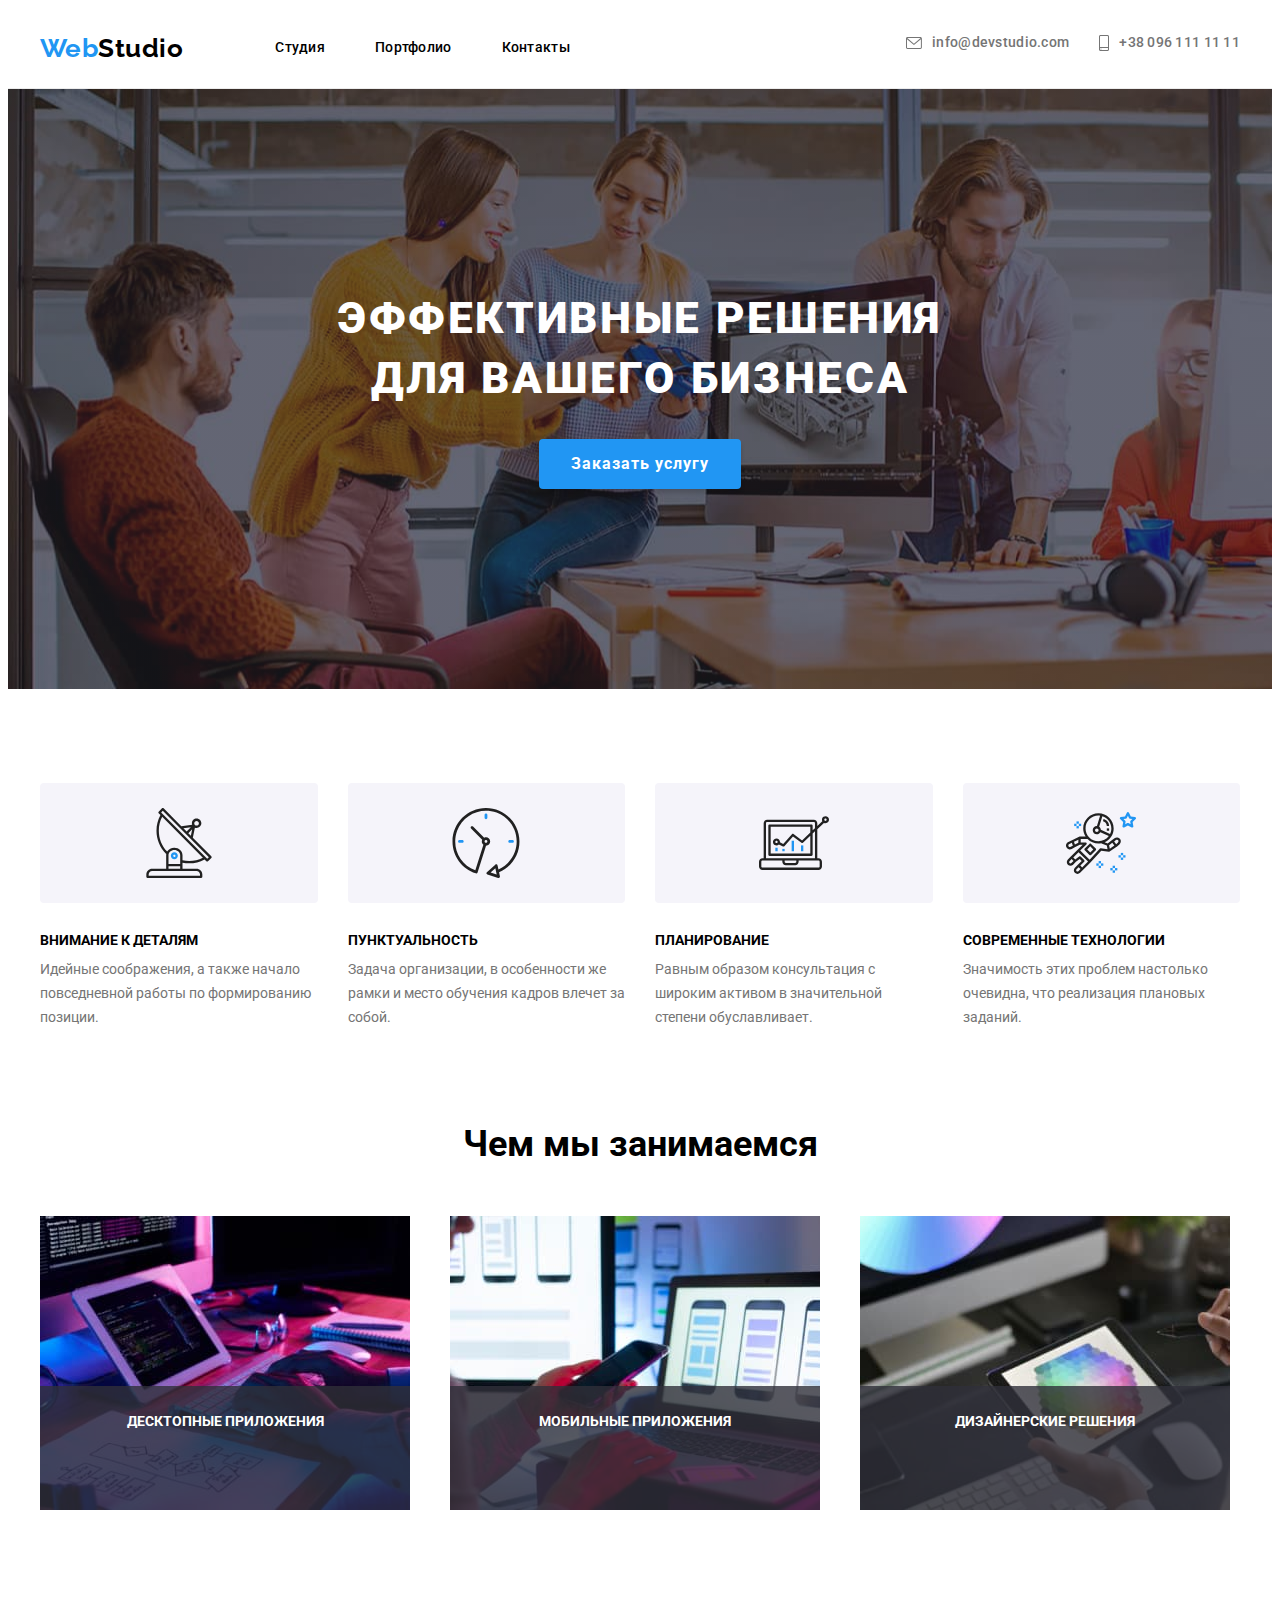
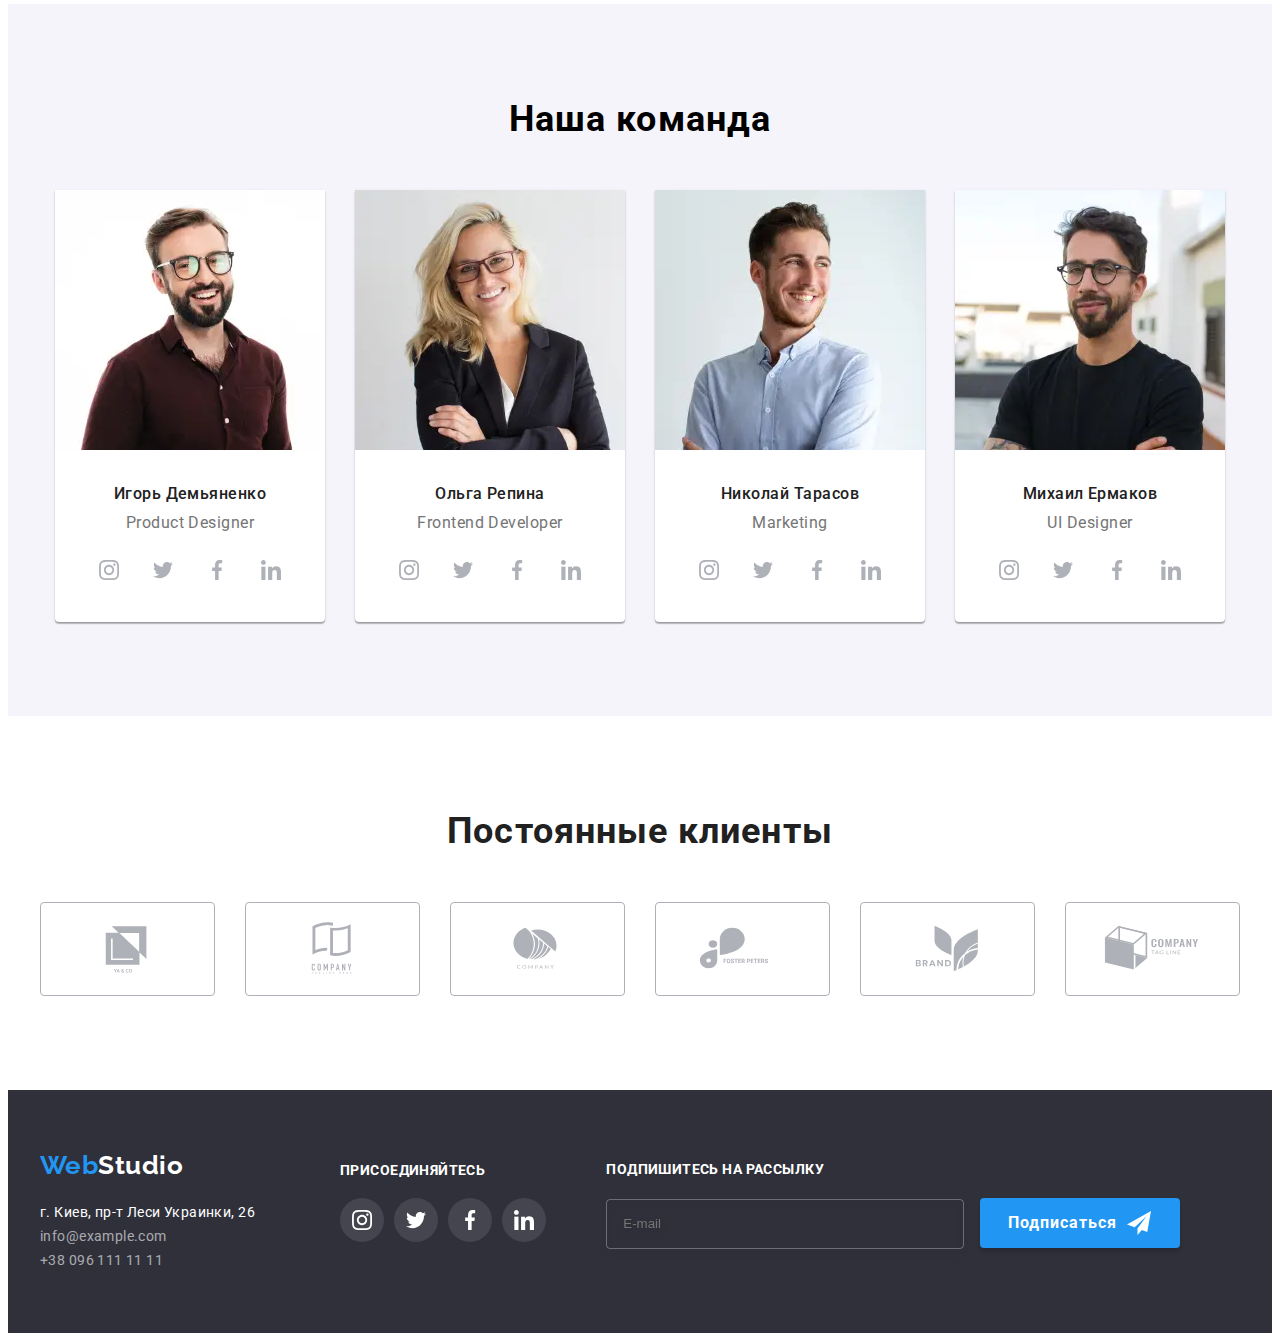
==== commit 4f726221: "2" ====
--- a/index.html
+++ b/index.html
@@ -229,6 +229,7 @@
             </div>
         </section>
         <section class="list-imgs section">
+            <div class="container">
             <h2 class="list-imgs__h2-title">Наша команда</h2>
             <ul class="team">
                 <li class="team__list-title-imgs">
@@ -431,6 +432,7 @@
                     </div>
                 </li>
             </ul>
+            </div>
         </section>
         <section class="section regular-customers">
             <div class="container">
--- a/css/main.min.css
+++ b/css/main.min.css
@@ -1,2 +1,2 @@
-:root{--main-font-family: "Roboto", sans-serif;--secondary-fond-family: "Raleway", sans-serif;--navigation-color: #2196f3;--btn-tittle: #ffffff;--backgraund-section: #2f303a;--secondary-text-color: #757575;--btn-main-color-text: #000000;--main-footer-contacts: rgba(255, 255, 255, 0.6);--btn-background: #188ce8}.visually-hidden{position:absolute;width:1px;height:1px;margin:-1px;border:0;padding:0;white-space:nowrap;clip-path:inset(100%);clip:rect(0 0 0 0);overflow:hidden}body{font-family:var(--main-font-family);color:var(--btn-main-color-text)}h1,h2,h3,h4,h5,h6,p,ul,li{padding:0;margin:0}@media screen and (min-width: 1200px){.section{padding-bottom:94px;padding-top:94px}}.container{width:100%;padding-left:15px;padding-right:15px}@media screen and (min-width: 480px){.container{width:480px;margin:0 auto}}@media screen and (min-width: 768px){.container{width:768px}}@media screen and (min-width: 1200px){.container{width:1200px}}.header{font-family:var(--secondary-fond-family);font-style:normal;font-weight:700;line-height:1.19;letter-spacing:0.03em}.header-container{display:flex;justify-content:space-between;align-items:center;margin:0 auto}.logo-blue{color:var(--navigation-color);text-decoration:none;font-size:26px}.logo{color:var(--btn-main-color-text);text-decoration:none;font-size:26px}@media screen and (max-width: 767px){.header-container{display:flex}.navheader,.contacts{display:none}}@media screen and (min-width: 768px){.nav{font-style:normal;font-weight:700;line-height:1.19;letter-spacing:0.03em;display:flex;align-items:center;justify-content:space-between}.navheader{display:flex;margin-left:92px;list-style:none;border-style:none}.navheader .navheader__item{margin-right:50px}.images,.adress-list{list-style:none;border-style:none}.navheader__navigation,.contacts__contact{font-family:var(--main-font-family);font-weight:500;font-size:14px;line-height:1.14;letter-spacing:0.02em;text-decoration:none}.navheader__header-page{display:block;padding-bottom:32px;padding-top:32px;position:relative;transition-property:color;transition-duration:250ms;transition-timing-function:cubic-bezier(0.4, 0, 0.2, 1)}.navheader a:hover::after{content:"";width:100%;height:4px;background-color:#2196f3;display:block;position:absolute;bottom:0;border-radius:2px}.navheader a:hover,.navheader a:focus{color:var(--navigation-color)}.navheader__navigation{position:relative;color:var(--btn-main-color-text)}.contacts .contacts__item-contact{display:block}.contacts__item-contact a{display:flex;align-items:center}.contacts{margin-left:auto}.contacts .contacts__item-contact+.contacts__item-contact{margin-right:0}.contacts__item-contact .contacts__contact{color:var(--secondary-text-color);fill:var(--secondary-text-color);transition-property:color;transition-duration:250ms;transition-timing-function:cubic-bezier(0.4, 0, 0.2, 1)}.contacts__contact:hover,.contacts__contact:focus{color:var(--navigation-color);fill:#2196f3}.header{justify-content:center;width:100%;margin-right:auto;margin-left:auto;border-bottom:1px solid #ececec}.contacts__item-contact .contacts__contact{display:flex;align-items:center;margin-bottom:10px}.contacts__mail-icon{width:16px;height:12px;margin-right:10px}.contacts__tel-icon{width:10px;height:16px;margin-right:10px}}@media screen and (min-width: 1200px){.navheader{display:flex;list-style:none;border-style:none}.navheader .navheader__item{margin-right:50px}.navheader .navheader__item:last-child{margin-right:0}.navheader__item{position:relative}.header-container{display:flex}.contacts{display:flex;list-style:none;border-style:none}.contacts__item-contact{margin-right:30px;margin-bottom:0px}}.burger-btn{display:inline-flex;background-color:transparent;border:none;padding:0;line-height:0;fill:currentColor;transition:fill 250ms cubic-bezier(0.4, 0, 0.2, 1)}.burger-btn:hover{fill:var(--navigation-color);cursor:pointer}.mobile-menu{position:fixed;z-index:100;top:0;left:0;width:100vw;height:100vh;background-color:#ffffff;opacity:0;visibility:hidden;pointer-events:none;transition:opacity 250ms cubic-bezier(0.4, 0, 0.2, 1),visibility 205ms cubic-bezier(0.4, 0, 0.2, 1)}.mobile-menu__container{height:100vh;display:flex;flex-direction:column;justify-content:space-between;position:relative;padding-top:48px;padding-left:25px}.mobile-menu__close-button{position:absolute;top:10px;right:0px;fill:currentColor;transition:fill 250ms cubic-bezier(0.4, 0, 0.2, 1)}.mobile-menu__close-button:hover{fill:var(--navigation-color);cursor:pointer}.mobile-menu.is-open{opacity:1;visibility:visible;pointer-events:auto}.close-btn{position:absolute;background-color:unset;border:unset;padding:unset;line-height:0;width:40px;height:40px}.list{font-family:'Roboto';font-style:normal;font-weight:500;font-size:40px;line-height:47px;letter-spacing:0.02em;color:#2196F3;list-style:none}.nav-menu__item{list-style:none;border-style:none}.link{text-decoration:none}@media screen and (min-width: 768px){.burger-btn{display:none}}.nav-menu{margin-bottom:auto}.nav-menu__item{font-family:'Roboto';font-style:normal;font-weight:500;font-size:40px;line-height:47px;letter-spacing:0.02em;color:#212121}.nav-menu__link{color:#212121;transition:color 250ms cubic-bezier(0.4, 0, 0.2, 1)}.nav-menu__item:not(:last-child){margin-bottom:32px}.nav-menu__link:hover{color:#2196F3}.nav-address__tel{font-family:'Roboto';font-style:normal;font-weight:500;font-size:34px;line-height:40px;letter-spacing:0.02em;color:#2196F3}.nav-address__tel-link{color:#2196F3}.nav-address__mail{font-family:'Roboto';font-style:normal;font-weight:500;font-size:24px;line-height:28px;letter-spacing:0.02em;color:#757575;margin-bottom:64px}.nav-address__mail-link{color:#757575}.nav-social{display:flex;margin-bottom:48px;flex-wrap:wrap}.nav-social__item{font-family:'Roboto';font-style:normal;font-weight:500;font-size:18px;line-height:22px;letter-spacing:0.02em;color:#2196F3}.nav-social__link{color:#2196F3}.nav-social__item:not(:last-child)::after{margin-left:10px;margin-right:10px;content:"";border:1px solid rgba(33,33,33,0.2);transform:rotate(90deg)}.title{background-color:#c4c4c4;background-image:linear-gradient(rgba(47,48,58,0.4), rgba(47,48,58,0.4)),url(../../img/studio/mobile/hero-img.jpg);background-size:cover;text-align:center}@media (min-device-pixel-ratio: 2), (min-resolution: 192dpi), (min-resolution: 2dppx){.title{background-image:linear-gradient(rgba(47,48,58,0.4), rgba(47,48,58,0.4)),url(../../img/studio/mobile/hero-img@2x.jpg)}}.title-section{width:100%;padding-top:118px;padding-bottom:118px}.title__first{margin-bottom:30px;font-weight:900;font-size:26px;line-height:1.62;text-align:center;letter-spacing:0.06em;text-transform:uppercase;color:var(--btn-tittle);font-family:var(--main-font-family)}@media screen and (min-width: 768px) and (min-device-pixel-ratio: 1), screen and (min-width: 768px) and (min-resolution: 96dpi), screen and (min-width: 768px) and (min-resolution: 1dppx){.title{background-image:linear-gradient(rgba(47,48,58,0.4), rgba(47,48,58,0.4)),url(../../img/studio/tablet/hero-img.jpg)}}@media screen and (min-width: 768px) and (min-device-pixel-ratio: 2), screen and (min-width: 768px) and (min-resolution: 192dpi), screen and (min-width: 768px) and (min-resolution: 2dppx){.title{background-image:linear-gradient(rgba(47,48,58,0.4), rgba(47,48,58,0.4)),url(../../img/studio/tablet/hero-img@2x.jpg)}}@media screen and (min-width: 1200px){.title-section{padding-top:200px;padding-bottom:200px}.title__first{margin-bottom:30px;font-weight:900;font-size:44px;line-height:1.36}}@media screen and (min-width: 1200px) and (min-device-pixel-ratio: 1), screen and (min-width: 1200px) and (min-resolution: 96dpi), screen and (min-width: 1200px) and (min-resolution: 1dppx){.title{background-image:linear-gradient(rgba(47,48,58,0.4), rgba(47,48,58,0.4)),url(../../img/studio/desktop/hero-Img.jpg)}}@media screen and (min-width: 1200px) and (min-device-pixel-ratio: 2), screen and (min-width: 1200px) and (min-resolution: 192dpi), screen and (min-width: 1200px) and (min-resolution: 2dppx){.title{background-image:linear-gradient(rgba(47,48,58,0.4), rgba(47,48,58,0.4)),url(../../img/studio/desktop/hero-Img@2x.jpg)}}.btn{font-family:var(--main-font-family);font-style:normal;font-weight:700;font-size:16px;line-height:1.87;letter-spacing:0.06em;border-style:none;border-radius:4px;padding:10px 32px;color:var(--btn-tittle);box-shadow:0px 4px 4px rgba(0,0,0,0.15);background:#2196f3;cursor:pointer;border:1px}.btn:hover,.btn:focus{box-shadow:0px 4px 4px rgba(0,0,0,0.15);border-radius:4px;background:var(--btn-background)}.backdrop{position:fixed;left:0px;top:0px;right:0;bottom:0;opacity:1;z-index:100;transition-duration:250ms;transition-timing-function:cubic-bezier(0.4, 0, 0.2, 1);background:rgba(0,0,0,0.2)}.backdrop.is-hidden{opacity:0;visibility:hidden;pointer-events:none}.modal{position:absolute;top:50%;left:50%;transform:translate(-50%, -50%);width:528px;height:580px;background:#FFFFFF;padding:40px}.modal__close-btn{display:flex;position:absolute;justify-content:center;align-items:center;width:40px;height:40px;top:8px;right:8px;border-radius:50%;background:#FFFFFF;cursor:pointer;border:1px solid rgba(0,0,0,0.1);transition:fill 250ms cubic-bezier(0.4, 0, 0.2, 1)}.modal__close-btn:focus,.modal__close-btn:active,.modal__close-btn:hover{fill:var(--navigation-color)}.modal-form a{font-family:var(--main-font-family);font-style:normal;font-weight:400;font-size:14px;line-height:1.71;letter-spacing:0.03em;text-decoration-line:underline;color:var(--navigation-color)}.modal-form__title{font-family:var(--main-font-family);font-style:normal;font-weight:700;font-size:20px;line-height:23px;text-align:center;letter-spacing:0.03em;color:#212121;margin-bottom:15px}.modal-form__field{display:block;text-align:left;font-family:var(--main-font-family);font-style:normal;font-weight:400;font-size:12px;line-height:14px;letter-spacing:0.01em;color:#757575}.modal-form__field:not(:last-child){margin-bottom:10px}.modal-form__input{width:100%;height:40px;border:1px solid rgba(33,33,33,0.2);box-sizing:border-box;border-radius:4px;padding-left:42px;cursor:pointer;transition:border-color 250ms cubic-bezier(0.4, 0, 0.2, 1),outline 250ms cubic-bezier(0.4, 0, 0.2, 1),fill 250ms cubic-bezier(0.4, 0, 0.2, 1)}.modal-form__input:focus,.modal-form__input:hover{outline:none;border-color:var(--navigation-color);cursor:pointer;fill:var(--navigation-color)}.container-icon{display:block;position:relative;margin-top:5px}.container-icon:hover{outline:none;border-color:var(--navigation-color);cursor:pointer;fill:var(--navigation-color)}.modal-form__input-icon{width:12px;height:12px;position:absolute;top:50%;left:10px;transform:translateY(-50%);transition-duration:250ms;transition-timing-function:cubic-bezier(0.4, 0, 0.2, 1)}.modal-form__input:focus+.modal-form__input-icon{fill:var(--navigation-color)}.modal-form__message{width:100%;height:120px;border:1px solid rgba(33,33,33,0.2);border-radius:4px;resize:none;padding:12px 16px;outline:none;margin-top:5px;transition-duration:250ms;transition-timing-function:cubic-bezier(0.4, 0, 0.2, 1)}.modal-form__message:focus{border-color:var(--navigation-color)}.modal-form__message::placeholder{font-family:var(--main-font-family);font-style:normal;font-weight:400;font-size:14px;line-height:16px;letter-spacing:0.01em;color:rgba(117,117,117,0.5)}.modal-form__checkbox-policy{display:flex;align-items:center;font-family:var(--main-font-family);font-style:normal;font-size:14px;line-height:1.71;letter-spacing:0.03em;color:var(--secondary-text-color)}.modal-form__checkbox-policy::before{content:"";display:inline-block;width:16px;height:15px;border:2px solid #212121;border-radius:2px;cursor:pointer;margin-right:10px;margin-left:13px;vertical-align:middle;transition-duration:250ms;transition-timing-function:cubic-bezier(0.4, 0, 0.2, 1)}.modal-form__checkbox:checked+.modal-form__checkbox-policy::before{background-color:#2196F3;border:2px solid #2196F3;border-radius:2px;background-image:url("../img/icon-checkbox.svg");background-position:center;outline:2px solid #2196f3}.modal-form__btn{width:200px;min-height:50px;background:#2196F3;box-shadow:0px 4px 4px rgba(0,0,0,0.15);border-radius:4px;margin:30px auto 0 auto;border:none;font-weight:bold;font-size:16px;line-height:30px;text-align:center;letter-spacing:0.06em;color:#FFFFFF;transition-duration:250ms;transition-timing-function:cubic-bezier(0.4, 0, 0.2, 1)}.modal-form__btn:hover,.modal-form__btn:focus{cursor:pointer;background:#188CE8;box-shadow:0px 4px 4px rgba(0,0,0,0.15);border-radius:4px}@media screen and (min-width: 768px){.modal{width:450px}}@media screen and (min-width: 1200px){.modal{width:528px}}.advantages{list-style:none}.advantages__h3-list-title{margin-bottom:10px;font-weight:700;font-size:14px;line-height:1.14;text-align:center;text-transform:uppercase}.advantages__p-list-title{font-size:14px;line-height:1.71;color:var(--secondary-text-color)}.advantages__desc-icon{width:70px;height:70px}.advantages__deck-title{display:flex;align-items:center;justify-content:center;margin-bottom:30px;border-radius:4px;height:120px;background:#f5f4fa;border-radius:4px}@media screen and (min-width: 768px){.advantages{display:flex;flex-wrap:wrap;margin-left:-30px;margin-top:-30px}.advantages__title{flex-basis:calc((100% - 60px) / 2);margin-bottom:unset;margin-left:30px;margin-top:30px}.advantages__h3-list-title{text-align:unset}}@media screen and (min-width: 1200px){.advantages{margin-top:-30px;margin-left:-30px}.advantages__title{margin-bottom:unset;flex-basis:calc((100% - 120px) / 4);margin-top:30px;margin-left:30px}.advantages__h3-list-title{text-align:unset}}.list-desc{padding-top:60px;padding-bottom:60px}@media screen and (max-width: 1199px){.list-busy{display:none}}@media screen and (min-width: 1200px){.list-busy{padding-bottom:94px}.list-busy__h2-title{font-weight:700;font-size:36px;line-height:1.16;text-align:center;margin-bottom:50px}.busy{display:flex;margin-top:-30px;margin-left:-30px}.busy__title{position:relative;width:370px;height:294px}.busy__list-title-img{flex-basis:calc((100% - 90px) / 3);margin-top:30px;margin-left:30px;position:relative;list-style:none}.busy__text{font-weight:700;font-size:14px;line-height:1.143;position:absolute;padding-top:27px;padding-bottom:27px;bottom:0;left:0;width:370px;height:70px;text-align:center;background:rgba(47,48,58,0.8);text-transform:uppercase;color:#ffffff}}.list-imgs__h2-title{font-family:var(--main-font-family);font-style:normal;font-weight:700;font-size:28px;line-height:1.18;letter-spacing:0.03em;text-align:center;margin-bottom:30px;padding-top:60px}.team__h3-name{font-family:var(--main-font-family);font-style:normal;font-weight:500;font-size:16px;line-height:1.19;text-align:center;letter-spacing:0.03em;margin-bottom:10px;color:#212121}.team__p-name{margin-top:10px;margin-bottom:16px;font-style:normal;font-weight:400;font-size:16px;line-height:1.19;text-align:center;letter-spacing:0.03em;color:var(--secondary-text-color)}.list-imgs{background:#f5f4fa}.team__list-title-imgs{background-color:#fff;box-shadow:0px 1px 3px rgba(0,0,0,0.12),0px 1px 1px rgba(0,0,0,0.14),0px 2px 1px rgba(0,0,0,0.2);border-radius:0px 0px 4px 4px}.team__info{display:block;padding-top:30px;padding-bottom:24px;text-align:center}.img-ourteam{width:100%;height:100%}@media screen and (max-width: 767px){.team__list-title-imgs:not(:last-child){margin-bottom:30px}}@media screen and (min-width: 768px){.team{display:flex;flex-wrap:wrap;margin-top:-30px;margin-left:-30px;list-style:none;justify-content:center;align-items:center}.team__list-title-imgs{margin-top:30px;margin-left:30px}.img-ourteam{width:unset;height:unset}}@media screen and (min-width: 1200px){.team{display:flex;margin-top:-30px;margin-left:-30px;justify-content:center;align-items:center}.team__list-title-imgs{margin-top:30px;margin-left:30px}.team__info{padding-top:30px;padding-right:32px;padding-bottom:30px;padding-left:32px;text-align:center}.list-imgs__h2-title{font-style:normal;font-weight:700;font-size:36px;line-height:1.17;letter-spacing:0.03em;margin-bottom:50px;text-align:center}.img-ourteam{width:unset;height:unset}}.social{display:flex;justify-content:center;margin:0 auto;list-style:none}.social__links-item:not(:last-child){margin-right:10px}.social__list-item{display:flex;align-items:center;justify-content:center;width:44px;height:44px;border-radius:50%;color:#afb1b8}.social__icon{fill:currentColor;width:20px;height:20px}@media screen and (min-width: 1200px){.social{display:flex;justify-content:space-between}.social__list-item{display:flex;align-items:center;justify-content:center;width:44px;height:44px;border-radius:50%;color:#afb1b8;transition:color 250ms cubic-bezier(0.4, 0, 0.2, 1),background-color 250ms cubic-bezier(0.4, 0, 0.2, 1)}.social__list-item:hover,.social__list-item:focus{background-color:#2196f3;color:#ffffff}.social__icon{fill:currentColor;width:20px;height:20px}}.regular-customers{padding-top:60px;padding-bottom:60px}.section__regular-customers{margin-bottom:50px;font-family:var(--main-font-family);font-style:normal;font-weight:700;font-size:28px;line-height:33px;text-align:center;letter-spacing:0.03em;color:#212121}.customers{display:flex;flex-wrap:wrap;margin-top:-30px;margin-left:-30px;list-style:none}.customers__imegs-regular{margin-top:30px;margin-left:30px;flex-basis:calc((100% - 60px) / 2)}.customers__client-link{display:flex;justify-content:center;align-items:center;height:92px;border:1px solid #afb1b8;border-radius:4px;color:#afb1b8;transition:border 250ms cubic-bezier(0.4, 0, 0.2, 1),color 250ms cubic-bezier(0.4, 0, 0.2, 1)}.customers__client-link:hover,.customers__client-link:focus{border:1px solid #2196f3;color:#2196f3}.customers__client-icon{fill:currentColor;width:106px;height:60px}@media screen and (min-width: 768px){.customers__imegs-regular{margin-top:30px;margin-left:30px;flex-basis:calc((100% - 90px) / 3)}}@media screen and (min-width: 1200px){.customers__imegs-regular{flex-basis:calc((100% - 180px) / 6)}}.button-portfolio{color:#212121;padding-top:60px;padding-bottom:60px}.filter{font-family:var(--main-font-family);display:flex;list-style:none;flex-wrap:wrap;margin-bottom:50px}.filter__item{margin-top:8px;margin-left:8px}.modal-btn{border:none;border-radius:4px;padding:6px 22px;font-family:var(--main-font-family);font-weight:500;font-size:16px;line-height:1.62;background:#f5f4fa;transition:color 250ms cubic-bezier(0.4, 0, 0.2, 1),background-color 250ms cubic-bezier(0.4, 0, 0.2, 1),box-shadow 250ms cubic-bezier(0.4, 0, 0.2, 1)}.modal-btn:hover,.modal-btn:focus{background-color:var(--navigation-color);color:var(--btn-tittle);cursor:pointer;box-shadow:0px 3px 1px rgba(0,0,0,0.1),0px 1px 2px rgba(0,0,0,0.08),0px 2px 2px rgba(0,0,0,0.12);border-radius:4px}@media screen and (min-width: 768px){.filter-container{margin-bottom:30px}.filter{flex-wrap:unset;justify-content:center}}@media screen and (min-width: 1200px){.filter-container{margin-bottom:50px}}.images-list{list-style:none;display:flex;flex-wrap:wrap}.images{margin:15px;transition-property:box-shadow;transition-duration:250ms;transition-timing-function:cubic-bezier(0.4, 0, 0.2, 1);background:#ffffff}.images:hover,.images:focus{cursor:pointer;box-shadow:0px 1px 1px rgba(0,0,0,0.12),0px 4px 4px rgba(0,0,0,0.06),1px 4px 6px rgba(0,0,0,0.16)}.images__link{text-decoration:none;color:inherit;display:block;transition-duration:250ms;transition-timing-function:cubic-bezier(0.4, 0, 0.2, 1);transition-property:box-shadow;transition-delay:0}.images__link:hover,.images__link:focus{box-shadow:0px 1px 1px rgba(0,0,0,0.12),0px 4px 4px rgba(0,0,0,0.06),1px 4px 6px rgba(0,0,0,0.16);transform:box-shadow}.images__link:hover .images__item-description,.images__link:focus .images__item-description{transform:translateY(0%)}.images__description-top{position:relative;overflow:hidden}.images__item-description{font-family:var(--main-font-family);font-style:normal;font-weight:400;font-size:18px;line-height:1.56;letter-spacing:0.03em;color:#ffffff;background:rgba(33,150,243,0.9);position:absolute;top:0;left:0;padding:63px 24px 63px 24px;width:100%;height:100%;display:block;margin:0 auto;transform:translateY(100%);transition-duration:250ms;transition-timing-function:cubic-bezier(0.4, 0, 0.2, 1)}.images__link:hover .images__item-description,.images__link:focus .images__item-description{transform:translateY(0%)}.images__pictu-text{padding-top:20px;padding-right:24px;padding-left:24px;padding-bottom:20px;border-right:1px solid #eeeeee;border-bottom:1px solid #eeeeee;border-left:1px solid #eeeeee}.images__item-pictu{margin-bottom:4px;font-weight:700;font-size:17px;line-height:2;letter-spacing:0.06em}.images__items{font-style:normal;font-weight:400;font-size:16px;line-height:1.87;letter-spacing:0.03em;color:var(--secondary-text-color);text-shadow:none}.img-portfolio-projects{display:block;width:100%;height:auto}@media screen and (max-width: 767px){.images:not(:first-child){margin-top:30px}}@media screen and (min-width: 768px){.images-list{display:flex;flex-wrap:wrap;margin-top:-30px;margin-left:-30px}.images{flex-basis:calc((100% - 60px) / 2)}}@media screen and (min-width: 1200px){.images-list{display:flex;flex-wrap:wrap;margin-top:-30px;margin-left:-30px}.images{flex-basis:calc((100% - 90px) / 3)}}.footer{font-family:var(--secondary-fond-family);font-style:normal;font-weight:700;line-height:1.19;letter-spacing:0.03em;padding-top:60px;padding-bottom:60px;background-color:var(--backgraund-section)}.logo-white{color:var(--btn-tittle);text-decoration:none}.footer-logo{margin-bottom:20px}.footer-container{display:flex;flex-direction:column;text-align:center}.footer__contact:not(:last-child){margin-bottom:9px}.adress{font-style:normal;font-size:14px;line-height:1.71;letter-spacing:0.03em}.adress__link{color:var(--btn-tittle);text-decoration:none}.footer__mail,.footer__tel{color:rgba(255,255,255,0.6);text-decoration:none}.adress__list{font-family:var(--main-font-family);font-style:normal;font-weight:400;font-size:14px;line-height:1.71;text-align:center;letter-spacing:0.03em;display:flex;flex-direction:column;list-style:none}.footer__social-container{width:206px;margin:0 auto;margin-bottom:60px}.footer__social-title{font-family:var(--main-font-family);font-style:normal;font-weight:700;font-size:14px;line-height:1.143;letter-spacing:0.03em;text-transform:uppercase;margin-bottom:20px;width:206px;padding-top:12px;color:#ffffff}.footer-social-list{display:flex;justify-content:space-between;list-style:none}.footer-social-list__item-link{display:flex;justify-content:center;align-items:center;width:44px;height:44px;border-radius:50%;background-color:rgba(255,255,255,0.1);background-position:center;position:relative;fill:currentColor;transition:color 250ms cubic-bezier(0.4, 0, 0.2, 1),background-color 250ms cubic-bezier(0.4, 0, 0.2, 1)}.footer-social-list__item-link:hover,.footer-social-list__item-link:focus{background-color:#2196f3;color:#fff}.footer-social-list__icon{fill:#fff}.footer__subscription{margin:0 auto}.footer__subtitle{font-family:var(--main-font-family);display:block;padding-top:12px;margin-bottom:20px;font-weight:700;font-size:14px;line-height:1.14;letter-spacing:0.03em;text-transform:uppercase;color:#ffffff}.footer-form__input{width:450px;height:50px;padding-left:16px;margin-right:12px;margin-bottom:20px;border:1px solid rgba(255,255,255,0.3);box-sizing:border-box;filter:drop-shadow(0px 4px 4px rgba(0,0,0,0.15));border-radius:4px;background:transparent;color:#FFFFFF;transition-duration:250ms;transition-timing-function:cubic-bezier(0.4, 0, 0.2, 1)}.footer-form__input:focus{border-color:var(--navigation-color);outline:none}@media screen and (min-width: 768px) and (max-width: 1199px){.footer-container{flex-direction:unset;flex-wrap:wrap;padding-left:86px;padding-right:86px}.footer__social-container{margin:0;margin-left:auto}.footer__subscription{margin:0 auto}.footer-form__input{width:450px}}@media screen and (min-width: 1200px){.footer-container{display:flex;justify-content:space-between;flex-direction:unset;text-align:unset}.footer__social-container{margin:0}.footer-form__input{margin-right:12px;margin-bottom:0;width:358px}}.subscription{font-weight:bold;font-size:14px;line-height:1.14;letter-spacing:0.03em;text-transform:uppercase;color:#ffffff}.submit-btn{display:inline-flex;justify-content:center;border:none;width:200px;height:50px;background:#2196F3;box-shadow:0px 4px 4px rgba(0,0,0,0.15);border-radius:4px;font-family:var(--main-font-family);font-style:normal;font-weight:700;font-size:16px;line-height:1.87;align-items:center;text-align:center;letter-spacing:0.06em;border:transparent;color:#FFFFFF;cursor:pointer;transition-duration:250ms;transition-timing-function:cubic-bezier(0.4, 0, 0.2, 1)}.submit-btn:hover,.submit-btn:focus{background-color:var(--btn-background)}.footer-form__icon{margin-left:10px}@media screen and (min-width: 1200px){.footer-form{display:flex}.footer-form-input{width:358px;margin-right:12px}.footer__adress{width:230px;margin-right:70px}.adress__list{text-align:unset}}
+:root{--main-font-family: "Roboto", sans-serif;--secondary-fond-family: "Raleway", sans-serif;--navigation-color: #2196f3;--btn-tittle: #ffffff;--backgraund-section: #2f303a;--secondary-text-color: #757575;--btn-main-color-text: #000000;--main-footer-contacts: rgba(255, 255, 255, 0.6);--btn-background: #188ce8}.visually-hidden{position:absolute;width:1px;height:1px;margin:-1px;border:0;padding:0;white-space:nowrap;clip-path:inset(100%);clip:rect(0 0 0 0);overflow:hidden}body{font-family:var(--main-font-family);color:var(--btn-main-color-text)}h1,h2,h3,h4,h5,h6,p,ul,li{padding:0;margin:0}.container{width:100%;padding-left:15px;padding-right:15px}@media screen and (min-width: 480px){.container{width:480px;margin:0 auto}}@media screen and (min-width: 768px){.container{width:768px}}@media screen and (min-width: 1200px){.container{width:1200px}}.header{font-family:var(--secondary-fond-family);font-style:normal;font-weight:700;line-height:1.19;letter-spacing:0.03em;border-bottom:1px solid #ececec}.header-container{display:flex;justify-content:space-between;align-items:center;margin:0 auto}.logo-blue{color:var(--navigation-color);text-decoration:none;font-size:26px}.logo{color:var(--btn-main-color-text);text-decoration:none;font-size:26px}@media screen and (max-width: 767px){.header-container{display:flex;padding-top:16px;padding-bottom:16px}.navheader,.contacts{display:none}}@media screen and (min-width: 768px){.nav{font-style:normal;font-weight:700;line-height:1.19;letter-spacing:0.03em;display:flex;align-items:center;justify-content:space-between}.navheader{display:flex;margin-left:92px;list-style:none;border-style:none}.navheader .navheader__item{margin-right:50px}.images,.adress-list{list-style:none;border-style:none}.navheader__navigation,.contacts__contact{font-family:var(--main-font-family);font-weight:500;font-size:14px;line-height:1.14;letter-spacing:0.02em;text-decoration:none}.navheader__header-page{display:block;padding-bottom:32px;padding-top:32px;position:relative;transition-property:color;transition-duration:250ms;transition-timing-function:cubic-bezier(0.4, 0, 0.2, 1)}.navheader a:hover::after{content:"";width:100%;height:4px;background-color:#2196f3;display:block;position:absolute;bottom:0;border-radius:2px}.navheader a:hover,.navheader a:focus{color:var(--navigation-color)}.navheader__navigation{position:relative;color:var(--btn-main-color-text)}.contacts .contacts__item-contact{display:block}.contacts__item-contact a{display:flex;align-items:center}.contacts{margin-left:auto}.contacts .contacts__item-contact+.contacts__item-contact{margin-right:0}.contacts__item-contact .contacts__contact{color:var(--secondary-text-color);fill:var(--secondary-text-color);transition-property:color;transition-duration:250ms;transition-timing-function:cubic-bezier(0.4, 0, 0.2, 1)}.contacts__contact:hover,.contacts__contact:focus{color:var(--navigation-color);fill:#2196f3}.header{justify-content:center;width:100%;margin-right:auto;margin-left:auto;border-bottom:1px solid #ececec}.contacts__item-contact .contacts__contact{display:flex;align-items:center;margin-bottom:10px}.contacts__mail-icon{width:16px;height:12px;margin-right:10px}.contacts__tel-icon{width:10px;height:16px;margin-right:10px}}@media screen and (min-width: 1200px){.navheader{display:flex;list-style:none;border-style:none}.navheader .navheader__item{margin-right:50px}.navheader .navheader__item:last-child{margin-right:0}.navheader__item{position:relative}.header-container{display:flex}.contacts{display:flex;list-style:none;border-style:none}.contacts__item-contact{margin-right:30px;margin-bottom:0px}}.burger-btn{display:inline-flex;background-color:transparent;border:none;margin:0;padding:0;line-height:0;fill:currentColor;transition:fill 250ms cubic-bezier(0.4, 0, 0.2, 1)}.burger-btn:hover{fill:var(--navigation-color);cursor:pointer}.mobile-menu{position:fixed;z-index:100;top:0;left:0;width:100vw;height:100vh;background-color:#ffffff;opacity:0;visibility:hidden;pointer-events:none;transition:opacity 250ms cubic-bezier(0.4, 0, 0.2, 1),visibility 205ms cubic-bezier(0.4, 0, 0.2, 1)}.mobile-menu__container{height:100vh;display:flex;flex-direction:column;justify-content:space-between;position:relative;padding-top:48px;padding-left:25px}.mobile-menu__close-button{position:absolute;top:10px;right:15px;fill:currentColor;transition:fill 250ms cubic-bezier(0.4, 0, 0.2, 1)}.mobile-menu__close-button:hover{fill:var(--navigation-color);cursor:pointer}.mobile-menu.is-open{opacity:1;visibility:visible;pointer-events:auto}.close-btn{position:absolute;background-color:unset;border:unset;padding:unset;line-height:0;width:40px;height:40px}.list{font-family:'Roboto';font-style:normal;font-weight:500;font-size:40px;line-height:47px;letter-spacing:0.02em;color:#2196F3;list-style:none}.nav-menu__item{list-style:none;border-style:none}.link{text-decoration:none}@media screen and (min-width: 768px){.burger-btn{display:none}}.nav-menu{margin-bottom:auto}.nav-menu__item{font-family:'Roboto';font-style:normal;font-weight:500;font-size:40px;line-height:47px;letter-spacing:0.02em;color:#212121}.nav-menu__link{color:#212121;transition:color 250ms cubic-bezier(0.4, 0, 0.2, 1)}.nav-menu__item:not(:last-child){margin-bottom:32px}.nav-menu__link:hover{color:#2196F3}.nav-address__tel{font-family:var(--main-font-family);font-style:normal;font-weight:500;font-size:34px;line-height:40px;letter-spacing:0.02em;color:#2196F3}.nav-address__tel-link{color:#2196F3}.nav-address__mail{font-family:var(--main-font-family);font-style:normal;font-weight:500;font-size:24px;line-height:28px;letter-spacing:0.02em;color:#757575;margin-bottom:64px}.nav-address__mail-link{color:#757575}.nav-social{display:flex;margin-bottom:48px;flex-wrap:wrap}.nav-social__item{font-family:'Roboto';font-style:normal;font-weight:500;font-size:18px;line-height:1.22;letter-spacing:0.02em;color:#2196F3}.nav-social__link{color:#2196F3}.nav-social__item:not(:last-child)::after{margin-left:10px;margin-right:10px;content:"";border:1px solid rgba(33,33,33,0.2);transform:rotate(90deg)}.title{background-color:#c4c4c4;background-image:linear-gradient(rgba(47,48,58,0.4), rgba(47,48,58,0.4)),url(../img/studio/mobile/hero-img.jpg);background-size:cover;text-align:center}@media (min-device-pixel-ratio: 2), (min-resolution: 192dpi), (min-resolution: 2dppx){.title{background-image:linear-gradient(rgba(47,48,58,0.4), rgba(47,48,58,0.4)),url(../img/studio/mobile/hero-img@2x.jpg)}}.title-section{width:100%;padding-top:118px;padding-bottom:118px}.title__first{margin-bottom:30px;font-weight:900;font-size:26px;line-height:1.62;text-align:center;letter-spacing:0.06em;text-transform:uppercase;color:var(--btn-tittle);font-family:var(--main-font-family)}@media screen and (min-width: 768px) and (min-device-pixel-ratio: 1), screen and (min-width: 768px) and (min-resolution: 96dpi), screen and (min-width: 768px) and (min-resolution: 1dppx){.title{background-image:linear-gradient(rgba(47,48,58,0.4), rgba(47,48,58,0.4)),url(../img/studio/tablet/hero-img.jpg)}}@media screen and (min-width: 768px) and (min-device-pixel-ratio: 2), screen and (min-width: 768px) and (min-resolution: 192dpi), screen and (min-width: 768px) and (min-resolution: 2dppx){.title{background-image:linear-gradient(rgba(47,48,58,0.4), rgba(47,48,58,0.4)),url(../img/studio/tablet/hero-img@2x.jpg)}}@media screen and (min-width: 1200px){.title-section{padding-top:200px;padding-bottom:200px}.title__first{margin-bottom:30px;font-weight:900;font-size:44px;line-height:1.36}}@media screen and (min-width: 1200px) and (min-device-pixel-ratio: 1), screen and (min-width: 1200px) and (min-resolution: 96dpi), screen and (min-width: 1200px) and (min-resolution: 1dppx){.title{background-image:linear-gradient(rgba(47,48,58,0.4), rgba(47,48,58,0.4)),url(../img/studio/desktop/hero-Img.jpg)}}@media screen and (min-width: 1200px) and (min-device-pixel-ratio: 2), screen and (min-width: 1200px) and (min-resolution: 192dpi), screen and (min-width: 1200px) and (min-resolution: 2dppx){.title{background-image:linear-gradient(rgba(47,48,58,0.4), rgba(47,48,58,0.4)),url(../img/studio/desktop/hero-Img@2x.jpg)}}.btn{font-family:var(--main-font-family);font-style:normal;font-weight:700;font-size:16px;line-height:1.87;letter-spacing:0.06em;border-style:none;border-radius:4px;padding:10px 32px;color:var(--btn-tittle);box-shadow:0px 4px 4px rgba(0,0,0,0.15);background:#2196f3;cursor:pointer;border:1px}.btn:hover,.btn:focus{box-shadow:0px 4px 4px rgba(0,0,0,0.15);border-radius:4px;background:var(--btn-background)}.backdrop{position:fixed;left:0px;top:0px;right:0;bottom:0;opacity:1;z-index:100;transition-duration:250ms;transition-timing-function:cubic-bezier(0.4, 0, 0.2, 1);background:rgba(0,0,0,0.2)}.backdrop.is-hidden{opacity:0;visibility:hidden;pointer-events:none}.modal{position:absolute;top:50%;left:50%;transform:translate(-50%, -50%);width:528px;height:580px;background:#FFFFFF;padding:40px}.modal__close-btn{display:flex;position:absolute;justify-content:center;align-items:center;width:40px;height:40px;top:8px;right:8px;border-radius:50%;background:#FFFFFF;cursor:pointer;border:1px solid rgba(0,0,0,0.1);transition:fill 250ms cubic-bezier(0.4, 0, 0.2, 1)}.modal__close-btn:focus,.modal__close-btn:active,.modal__close-btn:hover{fill:var(--navigation-color)}.modal-form a{font-family:var(--main-font-family);font-style:normal;font-weight:400;font-size:14px;line-height:1.71;letter-spacing:0.03em;text-decoration-line:underline;color:var(--navigation-color)}.modal-form__title{font-family:var(--main-font-family);font-style:normal;font-weight:700;font-size:20px;line-height:23px;text-align:center;letter-spacing:0.03em;color:#212121;margin-bottom:15px}.modal-form__field{display:block;text-align:left;font-family:var(--main-font-family);font-style:normal;font-weight:400;font-size:12px;line-height:14px;letter-spacing:0.01em;color:#757575}.modal-form__field:not(:last-child){margin-bottom:10px}.modal-form__input{width:100%;height:40px;border:1px solid rgba(33,33,33,0.2);box-sizing:border-box;border-radius:4px;padding-left:42px;cursor:pointer;transition:border-color 250ms cubic-bezier(0.4, 0, 0.2, 1),outline 250ms cubic-bezier(0.4, 0, 0.2, 1),fill 250ms cubic-bezier(0.4, 0, 0.2, 1)}.modal-form__input:focus,.modal-form__input:hover{outline:none;border-color:var(--navigation-color);cursor:pointer;fill:var(--navigation-color)}.container-icon{display:block;position:relative;margin-top:5px}.container-icon:hover{outline:none;border-color:var(--navigation-color);cursor:pointer;fill:var(--navigation-color)}.modal-form__input-icon{width:12px;height:12px;position:absolute;top:50%;left:10px;transform:translateY(-50%);transition-duration:250ms;transition-timing-function:cubic-bezier(0.4, 0, 0.2, 1)}.modal-form__input:focus+.modal-form__input-icon{fill:var(--navigation-color)}.modal-form__message{width:100%;height:120px;border:1px solid rgba(33,33,33,0.2);border-radius:4px;resize:none;padding:12px 16px;outline:none;margin-top:5px;transition-duration:250ms;transition-timing-function:cubic-bezier(0.4, 0, 0.2, 1)}.modal-form__message:focus{border-color:var(--navigation-color)}.modal-form__message::placeholder{font-family:var(--main-font-family);font-style:normal;font-weight:400;font-size:14px;line-height:16px;letter-spacing:0.01em;color:rgba(117,117,117,0.5)}.modal-form__checkbox-policy{display:flex;align-items:center;font-family:var(--main-font-family);font-style:normal;font-size:14px;line-height:1.71;letter-spacing:0.03em;color:var(--secondary-text-color)}.modal-form__checkbox-policy::before{content:"";display:inline-block;width:16px;height:15px;border:2px solid #212121;border-radius:2px;cursor:pointer;margin-right:10px;margin-left:13px;vertical-align:middle;transition-duration:250ms;transition-timing-function:cubic-bezier(0.4, 0, 0.2, 1)}.modal-form__checkbox:checked+.modal-form__checkbox-policy::before{background-color:#2196F3;border:2px solid #2196F3;border-radius:2px;background-image:url("../img/icon-checkbox.svg");background-position:center;outline:2px solid #2196f3}.modal-form__btn{width:200px;min-height:50px;background:#2196F3;box-shadow:0px 4px 4px rgba(0,0,0,0.15);border-radius:4px;margin:30px auto 0 auto;border:none;font-weight:bold;font-size:16px;line-height:30px;text-align:center;letter-spacing:0.06em;color:#FFFFFF;transition-duration:250ms;transition-timing-function:cubic-bezier(0.4, 0, 0.2, 1)}.modal-form__btn:hover,.modal-form__btn:focus{cursor:pointer;background:#188CE8;box-shadow:0px 4px 4px rgba(0,0,0,0.15);border-radius:4px}@media screen and (min-width: 768px){.modal{width:450px}}@media screen and (min-width: 1200px){.modal{width:528px}}.advantages{list-style:none}.advantages__h3-list-title{margin-bottom:10px;font-weight:700;font-size:14px;line-height:1.14;text-align:center;text-transform:uppercase}.advantages__p-list-title{font-size:14px;line-height:1.71;color:var(--secondary-text-color)}.advantages__desc-icon{width:70px;height:70px}.advantages__deck-title{display:flex;align-items:center;justify-content:center;margin-bottom:30px;border-radius:4px;height:120px;background:#f5f4fa;border-radius:4px}.list-desc{padding-top:60px;padding-bottom:60px}@media screen and (max-width: 767px){.advantages__title:not(:last-child){margin-bottom:30px}}@media screen and (min-width: 768px){.advantages{display:flex;flex-wrap:wrap;margin-left:-30px;margin-top:-30px}.advantages__title{flex-basis:calc((100% - 60px) / 2);margin-bottom:unset;margin-left:30px;margin-top:30px}.advantages__h3-list-title{text-align:unset}}@media screen and (min-width: 1200px){.advantages{margin-top:-30px;margin-left:-30px}.advantages__title{margin-bottom:unset;flex-basis:calc((100% - 120px) / 4);margin-top:30px;margin-left:30px}.advantages__h3-list-title{text-align:unset}.list-desc{padding-top:94px;padding-bottom:94px}}@media screen and (max-width: 1199px){.list-busy{display:none}}@media screen and (min-width: 1200px){.list-busy{padding-bottom:94px}.list-busy__h2-title{font-weight:700;font-size:36px;line-height:1.16;text-align:center;margin-bottom:50px}.busy{display:flex;margin-top:-30px;margin-left:-30px}.busy__title{position:relative;width:370px;height:294px}.busy__list-title-img{flex-basis:calc((100% - 90px) / 3);margin-top:30px;margin-left:30px;position:relative;list-style:none}.busy__text{font-weight:700;font-size:14px;line-height:1.143;position:absolute;padding-top:27px;padding-bottom:27px;bottom:0;left:0;width:370px;height:70px;text-align:center;background:rgba(47,48,58,0.8);text-transform:uppercase;color:#ffffff}}.list-imgs__h2-title{font-family:var(--main-font-family);font-style:normal;font-weight:700;font-size:28px;line-height:1.18;letter-spacing:0.03em;text-align:center;margin-bottom:30px}.team__h3-name{font-family:var(--main-font-family);font-style:normal;font-weight:500;font-size:16px;line-height:1.19;text-align:center;letter-spacing:0.03em;margin-bottom:10px;color:#212121}.team__p-name{margin-top:10px;margin-bottom:16px;font-style:normal;font-weight:400;font-size:16px;line-height:1.19;text-align:center;letter-spacing:0.03em;color:var(--secondary-text-color)}.list-imgs{background:#f5f4fa}.team__list-title-imgs{background-color:#fff;box-shadow:0px 1px 3px rgba(0,0,0,0.12),0px 1px 1px rgba(0,0,0,0.14),0px 2px 1px rgba(0,0,0,0.2);border-radius:0px 0px 4px 4px}.team__info{display:block;padding-top:30px;padding-bottom:24px;text-align:center}.img-ourteam{width:100%;height:100%}@media screen and (max-width: 767px){.team__list-title-imgs:not(:last-child){margin-bottom:30px}.list-imgs{padding-top:60px;padding-bottom:60px}}.team{list-style:none}@media screen and (min-width: 768px){.team{display:flex;flex-wrap:wrap;margin-top:-30px;margin-left:-30px;list-style:none;justify-content:center;align-items:center}.list-imgs{padding-top:60px;padding-bottom:60px}.team__list-title-imgs{margin-top:30px;margin-left:30px}.img-ourteam{width:unset;height:unset}}@media screen and (min-width: 1200px){.team{display:flex;margin-top:-30px;margin-left:-30px;justify-content:center;align-items:center}.team__list-title-imgs{margin-top:30px;margin-left:30px}.team__info{padding-top:30px;padding-right:32px;padding-bottom:30px;padding-left:32px;text-align:center}.list-imgs{padding-bottom:94px;padding-top:94px}.list-imgs__h2-title{font-style:normal;font-weight:700;font-size:36px;line-height:1.17;letter-spacing:0.03em;margin-bottom:50px;text-align:center}.img-ourteam{width:unset;height:unset}}.social{display:flex;justify-content:center;margin:0 auto;list-style:none}.social__links-item:not(:last-child){margin-right:10px}.social__list-item{display:flex;align-items:center;justify-content:center;width:44px;height:44px;border-radius:50%;color:#afb1b8}.social__icon{fill:currentColor;width:20px;height:20px}@media screen and (min-width: 1200px){.social{display:flex;justify-content:space-between}.social__list-item{display:flex;align-items:center;justify-content:center;width:44px;height:44px;border-radius:50%;color:#afb1b8;transition:color 250ms cubic-bezier(0.4, 0, 0.2, 1),background-color 250ms cubic-bezier(0.4, 0, 0.2, 1)}.social__list-item:hover,.social__list-item:focus{background-color:#2196f3;color:#ffffff}.social__icon{fill:currentColor;width:20px;height:20px}}.regular-customers{padding-top:60px;padding-bottom:60px}.section__regular-customers{margin-bottom:30px;font-family:var(--main-font-family);font-style:normal;font-weight:700;font-size:28px;line-height:33px;text-align:center;letter-spacing:0.03em;color:#212121}.customers{display:flex;flex-wrap:wrap;margin-top:-30px;margin-left:-30px;list-style:none}.customers__imegs-regular{margin-top:30px;margin-left:30px;flex-basis:calc((100% - 60px) / 2)}.customers__client-link{display:flex;justify-content:center;align-items:center;height:92px;border:1px solid #afb1b8;border-radius:4px;color:#afb1b8;transition:border 250ms cubic-bezier(0.4, 0, 0.2, 1),color 250ms cubic-bezier(0.4, 0, 0.2, 1)}.customers__client-link:hover,.customers__client-link:focus{border:1px solid #2196f3;color:#2196f3}.customers__client-icon{fill:currentColor;width:106px;height:60px}@media screen and (min-width: 768px){.customers__imegs-regular{margin-top:30px;margin-left:30px;flex-basis:calc((100% - 90px) / 3)}}@media screen and (min-width: 1200px){.customers__imegs-regular{flex-basis:calc((100% - 180px) / 6)}.regular-customers{padding-top:94px;padding-bottom:94px}.section__regular-customers{font-size:36px;line-height:1.17;margin-bottom:50px}}.button-portfolio{color:#212121;padding-top:60px;padding-bottom:60px}.filter{font-family:var(--main-font-family);display:flex;list-style:none;flex-wrap:wrap;margin-bottom:25px}.filter__item{margin-top:8px;margin-left:8px}.modal-btn{border:none;border-radius:4px;padding:6px 22px;font-family:var(--main-font-family);font-weight:500;font-size:16px;line-height:1.62;background:#f5f4fa;transition:color 250ms cubic-bezier(0.4, 0, 0.2, 1),background-color 250ms cubic-bezier(0.4, 0, 0.2, 1),box-shadow 250ms cubic-bezier(0.4, 0, 0.2, 1)}.modal-btn:hover,.modal-btn:focus{background-color:var(--navigation-color);color:var(--btn-tittle);cursor:pointer;box-shadow:0px 3px 1px rgba(0,0,0,0.1),0px 1px 2px rgba(0,0,0,0.08),0px 2px 2px rgba(0,0,0,0.12);border-radius:4px}@media screen and (min-width: 768px){.filter{flex-wrap:unset;justify-content:center;margin-bottom:45px}}@media screen and (min-width: 1200px){.button-portfolio{padding-top:94px;padding-bottom:94px}.filter{margin-bottom:65px}}.images-list{list-style:none;display:flex;flex-wrap:wrap}.images{margin:15px;transition-property:box-shadow;transition-duration:250ms;transition-timing-function:cubic-bezier(0.4, 0, 0.2, 1);background:#ffffff}.images:hover,.images:focus{cursor:pointer;box-shadow:0px 1px 1px rgba(0,0,0,0.12),0px 4px 4px rgba(0,0,0,0.06),1px 4px 6px rgba(0,0,0,0.16)}.images__link{text-decoration:none;color:inherit;display:block;transition-duration:250ms;transition-timing-function:cubic-bezier(0.4, 0, 0.2, 1);transition-property:box-shadow;transition-delay:0}.images__link:hover,.images__link:focus{box-shadow:0px 1px 1px rgba(0,0,0,0.12),0px 4px 4px rgba(0,0,0,0.06),1px 4px 6px rgba(0,0,0,0.16);transform:box-shadow}.images__link:hover .images__item-description,.images__link:focus .images__item-description{transform:translateY(0%)}.images__description-top{position:relative;overflow:hidden}.images__item-description{font-family:var(--main-font-family);font-style:normal;font-weight:400;font-size:18px;line-height:1.56;letter-spacing:0.03em;color:#ffffff;background:rgba(33,150,243,0.9);position:absolute;top:0;left:0;padding:63px 24px 63px 24px;width:100%;height:100%;display:block;margin:0 auto;transform:translateY(100%);transition-duration:250ms;transition-timing-function:cubic-bezier(0.4, 0, 0.2, 1)}.images__link:hover .images__item-description,.images__link:focus .images__item-description{transform:translateY(0%)}.images__pictu-text{padding-top:20px;padding-right:24px;padding-left:24px;padding-bottom:20px;border-right:1px solid #eeeeee;border-bottom:1px solid #eeeeee;border-left:1px solid #eeeeee}.images__item-pictu{margin-bottom:4px;font-weight:700;font-size:17px;line-height:2;letter-spacing:0.06em}.images__items{font-style:normal;font-weight:400;font-size:16px;line-height:1.87;letter-spacing:0.03em;color:var(--secondary-text-color);text-shadow:none}.img-portfolio-projects{display:block;width:100%;height:auto}@media screen and (min-width: 768px){.images-list{display:flex;flex-wrap:wrap;margin-top:-30px;margin-left:-30px}.images{flex-basis:calc((100% - 60px) / 2)}}@media screen and (min-width: 1200px){.images-list{display:flex;flex-wrap:wrap;margin-top:-30px;margin-left:-30px;margin-bottom:-15px}.images{flex-basis:calc((100% - 90px) / 3)}}.footer{font-family:var(--secondary-fond-family);font-style:normal;font-weight:700;line-height:1.19;letter-spacing:0.03em;padding-top:60px;padding-bottom:60px;background-color:var(--backgraund-section)}.footer-container{display:flex;flex-direction:column;text-align:center}.logo-white{color:var(--btn-tittle);text-decoration:none}.footer-logo{margin-bottom:20px}.adress-contact{margin-top:20px}.adress__link{margin-top:9px}.adress{font-style:normal;font-size:14px;line-height:1.71;letter-spacing:0.03em}.adress__link{color:var(--btn-tittle);text-decoration:none}.footer__mail,.footer__tel{color:rgba(255,255,255,0.6);text-decoration:none}.adress__list{font-family:var(--main-font-family);font-style:normal;font-weight:400;font-size:14px;line-height:1.71;text-align:center;letter-spacing:0.03em;display:flex;flex-direction:column;list-style:none}.footer__social-container{width:206px;margin:0 auto;margin-bottom:60px}.footer__social-title{font-family:var(--main-font-family);font-style:normal;font-weight:700;font-size:14px;line-height:1.143;letter-spacing:0.03em;text-transform:uppercase;margin-bottom:20px;width:206px;padding-top:12px;color:#ffffff}.footer-social-list{display:flex;justify-content:space-between;list-style:none}.footer-social-list__item-link{display:flex;justify-content:center;align-items:center;width:44px;height:44px;border-radius:50%;background-color:rgba(255,255,255,0.1);background-position:center;position:relative;fill:currentColor;transition:color 250ms cubic-bezier(0.4, 0, 0.2, 1),background-color 250ms cubic-bezier(0.4, 0, 0.2, 1)}.footer-social-list__item-link:hover,.footer-social-list__item-link:focus{background-color:#2196f3;color:#fff}.footer-social-list__icon{fill:#fff}.footer__subscription{margin:0 auto}.footer__subtitle{font-family:var(--main-font-family);display:block;padding-top:60px;margin-bottom:20px;font-weight:700;font-size:14px;line-height:1.14;letter-spacing:0.03em;text-transform:uppercase;color:#ffffff}.footer-form__input{width:450px;height:50px;padding-left:16px;margin-right:12px;margin-bottom:20px;border:1px solid rgba(255,255,255,0.3);box-sizing:border-box;filter:drop-shadow(0px 4px 4px rgba(0,0,0,0.15));border-radius:4px;background:transparent;color:#FFFFFF;transition-duration:250ms;transition-timing-function:cubic-bezier(0.4, 0, 0.2, 1)}.footer-form__input:focus{border-color:var(--navigation-color);outline:none}@media screen and (max-width: 767px){.footer__social-title{padding-top:60px}}@media screen and (min-width: 768px) and (max-width: 1199px){.footer-container{flex-direction:unset;flex-wrap:wrap;padding-left:86px;padding-right:86px}.footer__social-container{margin:0;margin-left:auto}.footer__subscription{margin:0 auto}.footer-form__input{width:450px}}@media screen and (min-width: 1200px){.footer-container{display:flex;justify-content:space-between;flex-direction:unset;text-align:unset}.footer__social-container{margin:0}.footer-form__input{margin-right:12px;margin-bottom:0;width:358px}.footer__subtitle{padding-top:12px}}.subscription{font-weight:bold;font-size:14px;line-height:1.14;letter-spacing:0.03em;text-transform:uppercase;color:#ffffff}.submit-btn{display:inline-flex;justify-content:center;border:none;width:200px;height:50px;background:#2196F3;box-shadow:0px 4px 4px rgba(0,0,0,0.15);border-radius:4px;font-family:var(--main-font-family);font-style:normal;font-weight:700;font-size:16px;line-height:1.87;align-items:center;text-align:center;letter-spacing:0.06em;border:transparent;color:#FFFFFF;cursor:pointer;transition-duration:250ms;transition-timing-function:cubic-bezier(0.4, 0, 0.2, 1)}.submit-btn:hover,.submit-btn:focus{background-color:var(--btn-background)}.footer-form__icon{margin-left:10px}@media screen and (min-width: 1200px){.footer-form{display:flex}.footer-form-input{width:358px;margin-right:12px}.footer__adress{width:230px;margin-right:70px}.adress__list{text-align:unset}}
 /*# sourceMappingURL=main.min.css.map */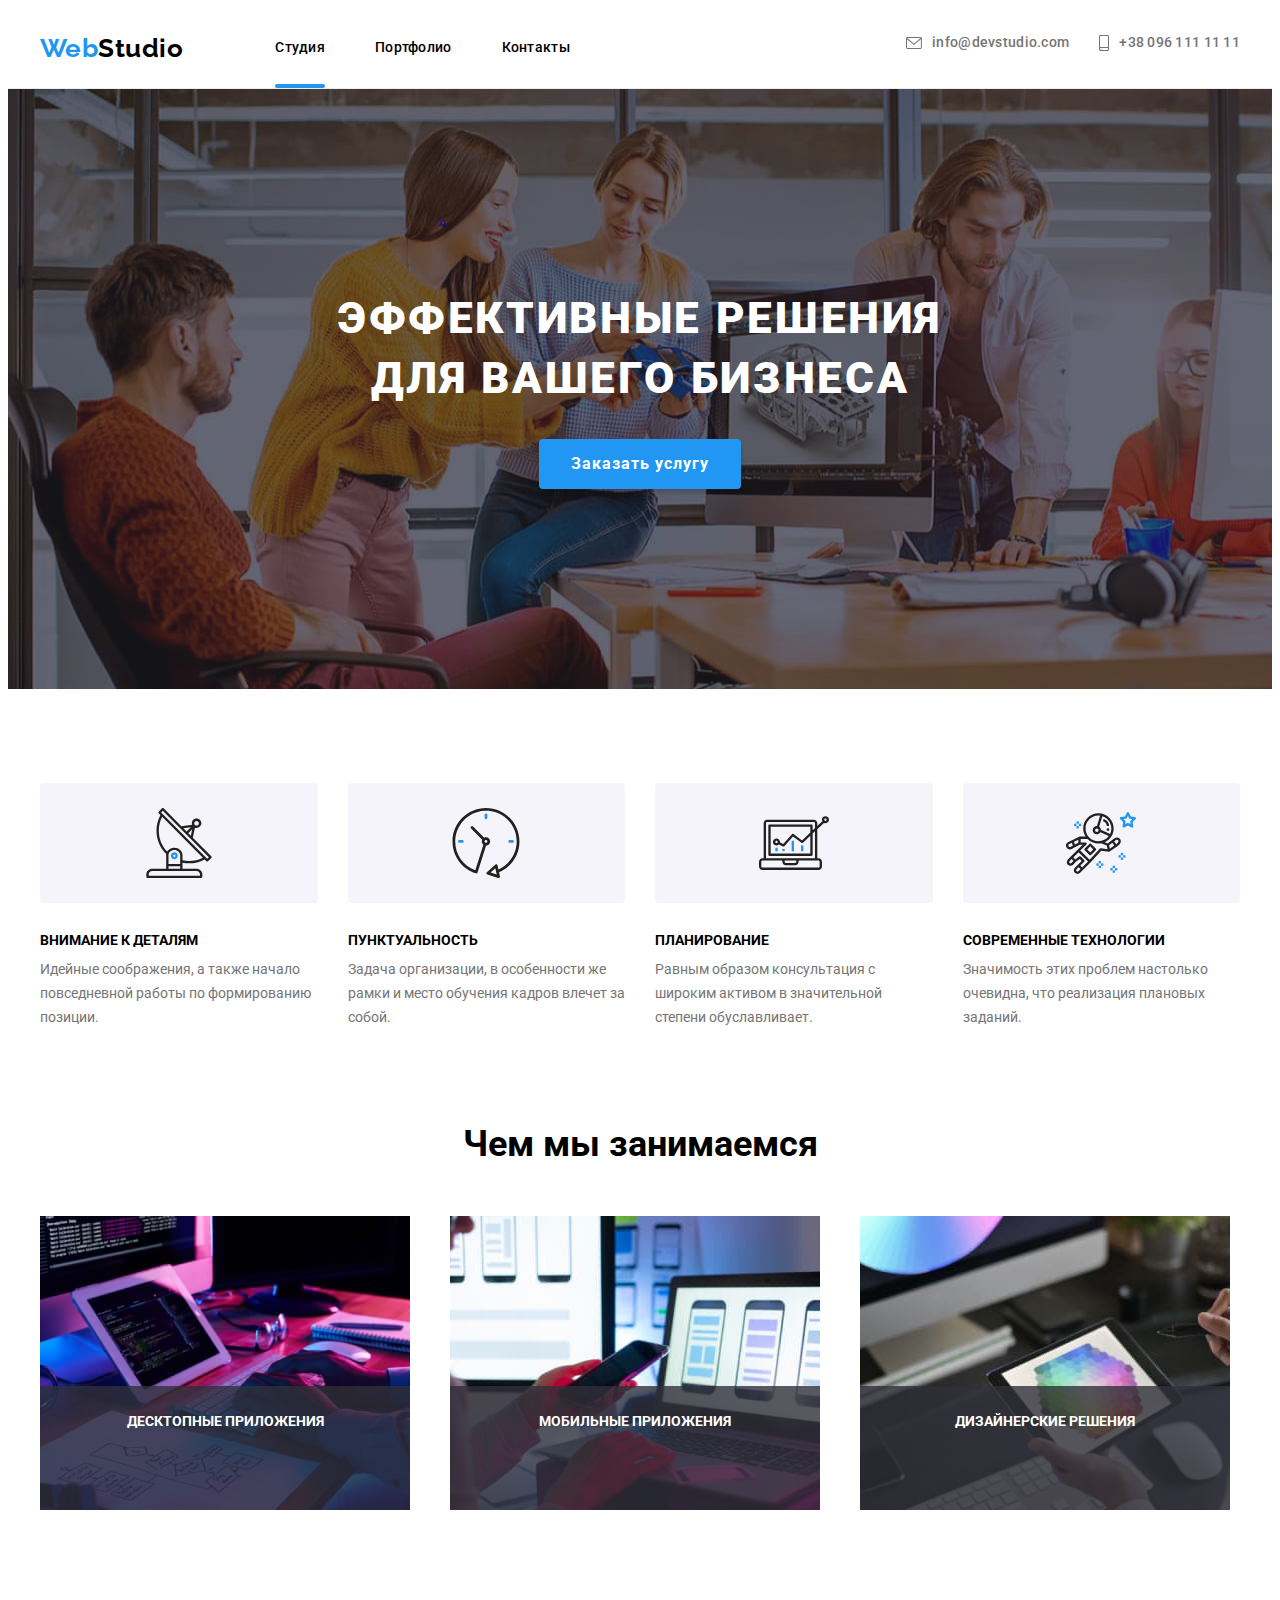
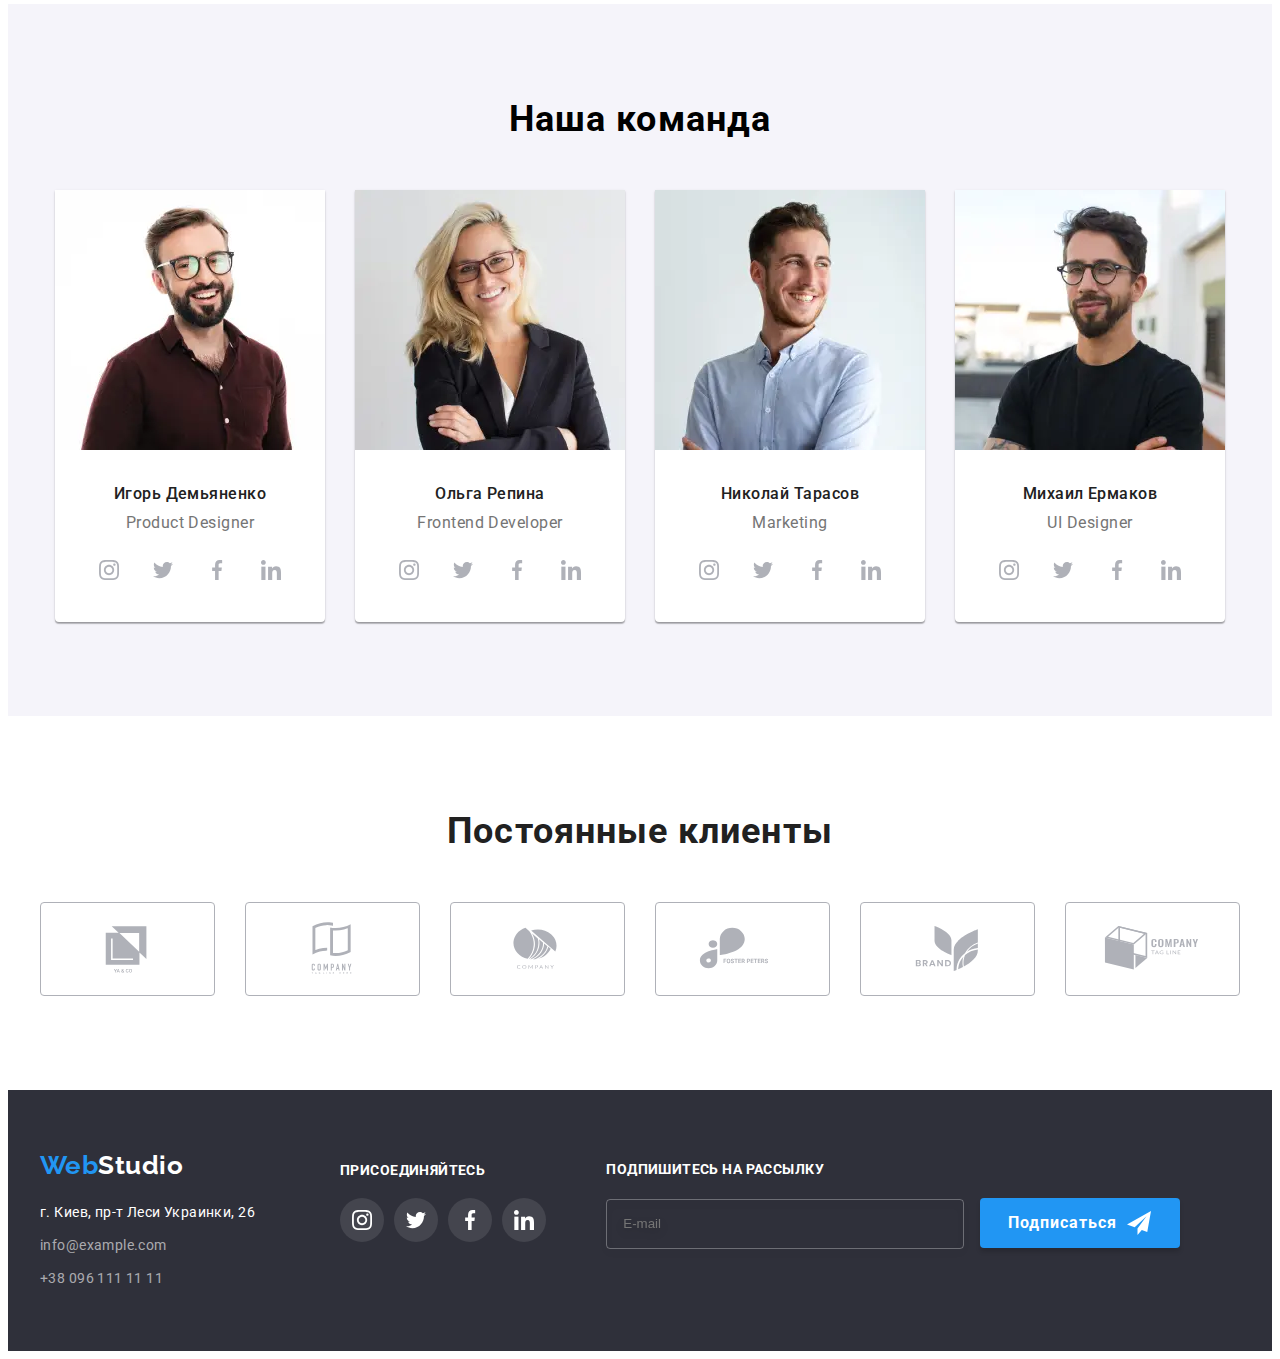
==== commit ca5b0955: "the end" ====
--- a/index.html
+++ b/index.html
@@ -91,7 +91,7 @@
     </header>
     <main>
         <section class="title title-section">
-            <div class="container">
+            <div class="container title-container">
             <h1 class="title__first">Эффективные решения <br />для вашего бизнеса</h1>
             <button type="button" class="btn" data-modal-open>Заказать услугу</button>
             <div class="backdrop is-hidden" data-modal>
--- a/css/main.min.css
+++ b/css/main.min.css
@@ -1,2 +1,2 @@
-:root{--main-font-family: "Roboto", sans-serif;--secondary-fond-family: "Raleway", sans-serif;--navigation-color: #2196f3;--btn-tittle: #ffffff;--backgraund-section: #2f303a;--secondary-text-color: #757575;--btn-main-color-text: #000000;--main-footer-contacts: rgba(255, 255, 255, 0.6);--btn-background: #188ce8}.visually-hidden{position:absolute;width:1px;height:1px;margin:-1px;border:0;padding:0;white-space:nowrap;clip-path:inset(100%);clip:rect(0 0 0 0);overflow:hidden}body{font-family:var(--main-font-family);color:var(--btn-main-color-text)}h1,h2,h3,h4,h5,h6,p,ul,li{padding:0;margin:0}.container{width:100%;padding-left:15px;padding-right:15px}@media screen and (min-width: 480px){.container{width:480px;margin:0 auto}}@media screen and (min-width: 768px){.container{width:768px}}@media screen and (min-width: 1200px){.container{width:1200px}}.header{font-family:var(--secondary-fond-family);font-style:normal;font-weight:700;line-height:1.19;letter-spacing:0.03em;border-bottom:1px solid #ececec}.header-container{display:flex;justify-content:space-between;align-items:center;margin:0 auto}.logo-blue{color:var(--navigation-color);text-decoration:none;font-size:26px}.logo{color:var(--btn-main-color-text);text-decoration:none;font-size:26px}@media screen and (max-width: 767px){.header-container{display:flex;padding-top:16px;padding-bottom:16px}.navheader,.contacts{display:none}}@media screen and (min-width: 768px){.nav{font-style:normal;font-weight:700;line-height:1.19;letter-spacing:0.03em;display:flex;align-items:center;justify-content:space-between}.navheader{display:flex;margin-left:92px;list-style:none;border-style:none}.navheader .navheader__item{margin-right:50px}.images,.adress-list{list-style:none;border-style:none}.navheader__navigation,.contacts__contact{font-family:var(--main-font-family);font-weight:500;font-size:14px;line-height:1.14;letter-spacing:0.02em;text-decoration:none}.navheader__header-page{display:block;padding-bottom:32px;padding-top:32px;position:relative;transition-property:color;transition-duration:250ms;transition-timing-function:cubic-bezier(0.4, 0, 0.2, 1)}.navheader a:hover::after{content:"";width:100%;height:4px;background-color:#2196f3;display:block;position:absolute;bottom:0;border-radius:2px}.navheader a:hover,.navheader a:focus{color:var(--navigation-color)}.navheader__navigation{position:relative;color:var(--btn-main-color-text)}.contacts .contacts__item-contact{display:block}.contacts__item-contact a{display:flex;align-items:center}.contacts{margin-left:auto}.contacts .contacts__item-contact+.contacts__item-contact{margin-right:0}.contacts__item-contact .contacts__contact{color:var(--secondary-text-color);fill:var(--secondary-text-color);transition-property:color;transition-duration:250ms;transition-timing-function:cubic-bezier(0.4, 0, 0.2, 1)}.contacts__contact:hover,.contacts__contact:focus{color:var(--navigation-color);fill:#2196f3}.header{justify-content:center;width:100%;margin-right:auto;margin-left:auto;border-bottom:1px solid #ececec}.contacts__item-contact .contacts__contact{display:flex;align-items:center;margin-bottom:10px}.contacts__mail-icon{width:16px;height:12px;margin-right:10px}.contacts__tel-icon{width:10px;height:16px;margin-right:10px}}@media screen and (min-width: 1200px){.navheader{display:flex;list-style:none;border-style:none}.navheader .navheader__item{margin-right:50px}.navheader .navheader__item:last-child{margin-right:0}.navheader__item{position:relative}.header-container{display:flex}.contacts{display:flex;list-style:none;border-style:none}.contacts__item-contact{margin-right:30px;margin-bottom:0px}}.burger-btn{display:inline-flex;background-color:transparent;border:none;margin:0;padding:0;line-height:0;fill:currentColor;transition:fill 250ms cubic-bezier(0.4, 0, 0.2, 1)}.burger-btn:hover{fill:var(--navigation-color);cursor:pointer}.mobile-menu{position:fixed;z-index:100;top:0;left:0;width:100vw;height:100vh;background-color:#ffffff;opacity:0;visibility:hidden;pointer-events:none;transition:opacity 250ms cubic-bezier(0.4, 0, 0.2, 1),visibility 205ms cubic-bezier(0.4, 0, 0.2, 1)}.mobile-menu__container{height:100vh;display:flex;flex-direction:column;justify-content:space-between;position:relative;padding-top:48px;padding-left:25px}.mobile-menu__close-button{position:absolute;top:10px;right:15px;fill:currentColor;transition:fill 250ms cubic-bezier(0.4, 0, 0.2, 1)}.mobile-menu__close-button:hover{fill:var(--navigation-color);cursor:pointer}.mobile-menu.is-open{opacity:1;visibility:visible;pointer-events:auto}.close-btn{position:absolute;background-color:unset;border:unset;padding:unset;line-height:0;width:40px;height:40px}.list{font-family:'Roboto';font-style:normal;font-weight:500;font-size:40px;line-height:47px;letter-spacing:0.02em;color:#2196F3;list-style:none}.nav-menu__item{list-style:none;border-style:none}.link{text-decoration:none}@media screen and (min-width: 768px){.burger-btn{display:none}}.nav-menu{margin-bottom:auto}.nav-menu__item{font-family:'Roboto';font-style:normal;font-weight:500;font-size:40px;line-height:47px;letter-spacing:0.02em;color:#212121}.nav-menu__link{color:#212121;transition:color 250ms cubic-bezier(0.4, 0, 0.2, 1)}.nav-menu__item:not(:last-child){margin-bottom:32px}.nav-menu__link:hover{color:#2196F3}.nav-address__tel{font-family:var(--main-font-family);font-style:normal;font-weight:500;font-size:34px;line-height:40px;letter-spacing:0.02em;color:#2196F3}.nav-address__tel-link{color:#2196F3}.nav-address__mail{font-family:var(--main-font-family);font-style:normal;font-weight:500;font-size:24px;line-height:28px;letter-spacing:0.02em;color:#757575;margin-bottom:64px}.nav-address__mail-link{color:#757575}.nav-social{display:flex;margin-bottom:48px;flex-wrap:wrap}.nav-social__item{font-family:'Roboto';font-style:normal;font-weight:500;font-size:18px;line-height:1.22;letter-spacing:0.02em;color:#2196F3}.nav-social__link{color:#2196F3}.nav-social__item:not(:last-child)::after{margin-left:10px;margin-right:10px;content:"";border:1px solid rgba(33,33,33,0.2);transform:rotate(90deg)}.title{background-color:#c4c4c4;background-image:linear-gradient(rgba(47,48,58,0.4), rgba(47,48,58,0.4)),url(../img/studio/mobile/hero-img.jpg);background-size:cover;text-align:center}@media (min-device-pixel-ratio: 2), (min-resolution: 192dpi), (min-resolution: 2dppx){.title{background-image:linear-gradient(rgba(47,48,58,0.4), rgba(47,48,58,0.4)),url(../img/studio/mobile/hero-img@2x.jpg)}}.title-section{width:100%;padding-top:118px;padding-bottom:118px}.title__first{margin-bottom:30px;font-weight:900;font-size:26px;line-height:1.62;text-align:center;letter-spacing:0.06em;text-transform:uppercase;color:var(--btn-tittle);font-family:var(--main-font-family)}@media screen and (min-width: 768px) and (min-device-pixel-ratio: 1), screen and (min-width: 768px) and (min-resolution: 96dpi), screen and (min-width: 768px) and (min-resolution: 1dppx){.title{background-image:linear-gradient(rgba(47,48,58,0.4), rgba(47,48,58,0.4)),url(../img/studio/tablet/hero-img.jpg)}}@media screen and (min-width: 768px) and (min-device-pixel-ratio: 2), screen and (min-width: 768px) and (min-resolution: 192dpi), screen and (min-width: 768px) and (min-resolution: 2dppx){.title{background-image:linear-gradient(rgba(47,48,58,0.4), rgba(47,48,58,0.4)),url(../img/studio/tablet/hero-img@2x.jpg)}}@media screen and (min-width: 1200px){.title-section{padding-top:200px;padding-bottom:200px}.title__first{margin-bottom:30px;font-weight:900;font-size:44px;line-height:1.36}}@media screen and (min-width: 1200px) and (min-device-pixel-ratio: 1), screen and (min-width: 1200px) and (min-resolution: 96dpi), screen and (min-width: 1200px) and (min-resolution: 1dppx){.title{background-image:linear-gradient(rgba(47,48,58,0.4), rgba(47,48,58,0.4)),url(../img/studio/desktop/hero-Img.jpg)}}@media screen and (min-width: 1200px) and (min-device-pixel-ratio: 2), screen and (min-width: 1200px) and (min-resolution: 192dpi), screen and (min-width: 1200px) and (min-resolution: 2dppx){.title{background-image:linear-gradient(rgba(47,48,58,0.4), rgba(47,48,58,0.4)),url(../img/studio/desktop/hero-Img@2x.jpg)}}.btn{font-family:var(--main-font-family);font-style:normal;font-weight:700;font-size:16px;line-height:1.87;letter-spacing:0.06em;border-style:none;border-radius:4px;padding:10px 32px;color:var(--btn-tittle);box-shadow:0px 4px 4px rgba(0,0,0,0.15);background:#2196f3;cursor:pointer;border:1px}.btn:hover,.btn:focus{box-shadow:0px 4px 4px rgba(0,0,0,0.15);border-radius:4px;background:var(--btn-background)}.backdrop{position:fixed;left:0px;top:0px;right:0;bottom:0;opacity:1;z-index:100;transition-duration:250ms;transition-timing-function:cubic-bezier(0.4, 0, 0.2, 1);background:rgba(0,0,0,0.2)}.backdrop.is-hidden{opacity:0;visibility:hidden;pointer-events:none}.modal{position:absolute;top:50%;left:50%;transform:translate(-50%, -50%);width:528px;height:580px;background:#FFFFFF;padding:40px}.modal__close-btn{display:flex;position:absolute;justify-content:center;align-items:center;width:40px;height:40px;top:8px;right:8px;border-radius:50%;background:#FFFFFF;cursor:pointer;border:1px solid rgba(0,0,0,0.1);transition:fill 250ms cubic-bezier(0.4, 0, 0.2, 1)}.modal__close-btn:focus,.modal__close-btn:active,.modal__close-btn:hover{fill:var(--navigation-color)}.modal-form a{font-family:var(--main-font-family);font-style:normal;font-weight:400;font-size:14px;line-height:1.71;letter-spacing:0.03em;text-decoration-line:underline;color:var(--navigation-color)}.modal-form__title{font-family:var(--main-font-family);font-style:normal;font-weight:700;font-size:20px;line-height:23px;text-align:center;letter-spacing:0.03em;color:#212121;margin-bottom:15px}.modal-form__field{display:block;text-align:left;font-family:var(--main-font-family);font-style:normal;font-weight:400;font-size:12px;line-height:14px;letter-spacing:0.01em;color:#757575}.modal-form__field:not(:last-child){margin-bottom:10px}.modal-form__input{width:100%;height:40px;border:1px solid rgba(33,33,33,0.2);box-sizing:border-box;border-radius:4px;padding-left:42px;cursor:pointer;transition:border-color 250ms cubic-bezier(0.4, 0, 0.2, 1),outline 250ms cubic-bezier(0.4, 0, 0.2, 1),fill 250ms cubic-bezier(0.4, 0, 0.2, 1)}.modal-form__input:focus,.modal-form__input:hover{outline:none;border-color:var(--navigation-color);cursor:pointer;fill:var(--navigation-color)}.container-icon{display:block;position:relative;margin-top:5px}.container-icon:hover{outline:none;border-color:var(--navigation-color);cursor:pointer;fill:var(--navigation-color)}.modal-form__input-icon{width:12px;height:12px;position:absolute;top:50%;left:10px;transform:translateY(-50%);transition-duration:250ms;transition-timing-function:cubic-bezier(0.4, 0, 0.2, 1)}.modal-form__input:focus+.modal-form__input-icon{fill:var(--navigation-color)}.modal-form__message{width:100%;height:120px;border:1px solid rgba(33,33,33,0.2);border-radius:4px;resize:none;padding:12px 16px;outline:none;margin-top:5px;transition-duration:250ms;transition-timing-function:cubic-bezier(0.4, 0, 0.2, 1)}.modal-form__message:focus{border-color:var(--navigation-color)}.modal-form__message::placeholder{font-family:var(--main-font-family);font-style:normal;font-weight:400;font-size:14px;line-height:16px;letter-spacing:0.01em;color:rgba(117,117,117,0.5)}.modal-form__checkbox-policy{display:flex;align-items:center;font-family:var(--main-font-family);font-style:normal;font-size:14px;line-height:1.71;letter-spacing:0.03em;color:var(--secondary-text-color)}.modal-form__checkbox-policy::before{content:"";display:inline-block;width:16px;height:15px;border:2px solid #212121;border-radius:2px;cursor:pointer;margin-right:10px;margin-left:13px;vertical-align:middle;transition-duration:250ms;transition-timing-function:cubic-bezier(0.4, 0, 0.2, 1)}.modal-form__checkbox:checked+.modal-form__checkbox-policy::before{background-color:#2196F3;border:2px solid #2196F3;border-radius:2px;background-image:url("../img/icon-checkbox.svg");background-position:center;outline:2px solid #2196f3}.modal-form__btn{width:200px;min-height:50px;background:#2196F3;box-shadow:0px 4px 4px rgba(0,0,0,0.15);border-radius:4px;margin:30px auto 0 auto;border:none;font-weight:bold;font-size:16px;line-height:30px;text-align:center;letter-spacing:0.06em;color:#FFFFFF;transition-duration:250ms;transition-timing-function:cubic-bezier(0.4, 0, 0.2, 1)}.modal-form__btn:hover,.modal-form__btn:focus{cursor:pointer;background:#188CE8;box-shadow:0px 4px 4px rgba(0,0,0,0.15);border-radius:4px}@media screen and (min-width: 768px){.modal{width:450px}}@media screen and (min-width: 1200px){.modal{width:528px}}.advantages{list-style:none}.advantages__h3-list-title{margin-bottom:10px;font-weight:700;font-size:14px;line-height:1.14;text-align:center;text-transform:uppercase}.advantages__p-list-title{font-size:14px;line-height:1.71;color:var(--secondary-text-color)}.advantages__desc-icon{width:70px;height:70px}.advantages__deck-title{display:flex;align-items:center;justify-content:center;margin-bottom:30px;border-radius:4px;height:120px;background:#f5f4fa;border-radius:4px}.list-desc{padding-top:60px;padding-bottom:60px}@media screen and (max-width: 767px){.advantages__title:not(:last-child){margin-bottom:30px}}@media screen and (min-width: 768px){.advantages{display:flex;flex-wrap:wrap;margin-left:-30px;margin-top:-30px}.advantages__title{flex-basis:calc((100% - 60px) / 2);margin-bottom:unset;margin-left:30px;margin-top:30px}.advantages__h3-list-title{text-align:unset}}@media screen and (min-width: 1200px){.advantages{margin-top:-30px;margin-left:-30px}.advantages__title{margin-bottom:unset;flex-basis:calc((100% - 120px) / 4);margin-top:30px;margin-left:30px}.advantages__h3-list-title{text-align:unset}.list-desc{padding-top:94px;padding-bottom:94px}}@media screen and (max-width: 1199px){.list-busy{display:none}}@media screen and (min-width: 1200px){.list-busy{padding-bottom:94px}.list-busy__h2-title{font-weight:700;font-size:36px;line-height:1.16;text-align:center;margin-bottom:50px}.busy{display:flex;margin-top:-30px;margin-left:-30px}.busy__title{position:relative;width:370px;height:294px}.busy__list-title-img{flex-basis:calc((100% - 90px) / 3);margin-top:30px;margin-left:30px;position:relative;list-style:none}.busy__text{font-weight:700;font-size:14px;line-height:1.143;position:absolute;padding-top:27px;padding-bottom:27px;bottom:0;left:0;width:370px;height:70px;text-align:center;background:rgba(47,48,58,0.8);text-transform:uppercase;color:#ffffff}}.list-imgs__h2-title{font-family:var(--main-font-family);font-style:normal;font-weight:700;font-size:28px;line-height:1.18;letter-spacing:0.03em;text-align:center;margin-bottom:30px}.team__h3-name{font-family:var(--main-font-family);font-style:normal;font-weight:500;font-size:16px;line-height:1.19;text-align:center;letter-spacing:0.03em;margin-bottom:10px;color:#212121}.team__p-name{margin-top:10px;margin-bottom:16px;font-style:normal;font-weight:400;font-size:16px;line-height:1.19;text-align:center;letter-spacing:0.03em;color:var(--secondary-text-color)}.list-imgs{background:#f5f4fa}.team__list-title-imgs{background-color:#fff;box-shadow:0px 1px 3px rgba(0,0,0,0.12),0px 1px 1px rgba(0,0,0,0.14),0px 2px 1px rgba(0,0,0,0.2);border-radius:0px 0px 4px 4px}.team__info{display:block;padding-top:30px;padding-bottom:24px;text-align:center}.img-ourteam{width:100%;height:100%}@media screen and (max-width: 767px){.team__list-title-imgs:not(:last-child){margin-bottom:30px}.list-imgs{padding-top:60px;padding-bottom:60px}}.team{list-style:none}@media screen and (min-width: 768px){.team{display:flex;flex-wrap:wrap;margin-top:-30px;margin-left:-30px;list-style:none;justify-content:center;align-items:center}.list-imgs{padding-top:60px;padding-bottom:60px}.team__list-title-imgs{margin-top:30px;margin-left:30px}.img-ourteam{width:unset;height:unset}}@media screen and (min-width: 1200px){.team{display:flex;margin-top:-30px;margin-left:-30px;justify-content:center;align-items:center}.team__list-title-imgs{margin-top:30px;margin-left:30px}.team__info{padding-top:30px;padding-right:32px;padding-bottom:30px;padding-left:32px;text-align:center}.list-imgs{padding-bottom:94px;padding-top:94px}.list-imgs__h2-title{font-style:normal;font-weight:700;font-size:36px;line-height:1.17;letter-spacing:0.03em;margin-bottom:50px;text-align:center}.img-ourteam{width:unset;height:unset}}.social{display:flex;justify-content:center;margin:0 auto;list-style:none}.social__links-item:not(:last-child){margin-right:10px}.social__list-item{display:flex;align-items:center;justify-content:center;width:44px;height:44px;border-radius:50%;color:#afb1b8}.social__icon{fill:currentColor;width:20px;height:20px}@media screen and (min-width: 1200px){.social{display:flex;justify-content:space-between}.social__list-item{display:flex;align-items:center;justify-content:center;width:44px;height:44px;border-radius:50%;color:#afb1b8;transition:color 250ms cubic-bezier(0.4, 0, 0.2, 1),background-color 250ms cubic-bezier(0.4, 0, 0.2, 1)}.social__list-item:hover,.social__list-item:focus{background-color:#2196f3;color:#ffffff}.social__icon{fill:currentColor;width:20px;height:20px}}.regular-customers{padding-top:60px;padding-bottom:60px}.section__regular-customers{margin-bottom:30px;font-family:var(--main-font-family);font-style:normal;font-weight:700;font-size:28px;line-height:33px;text-align:center;letter-spacing:0.03em;color:#212121}.customers{display:flex;flex-wrap:wrap;margin-top:-30px;margin-left:-30px;list-style:none}.customers__imegs-regular{margin-top:30px;margin-left:30px;flex-basis:calc((100% - 60px) / 2)}.customers__client-link{display:flex;justify-content:center;align-items:center;height:92px;border:1px solid #afb1b8;border-radius:4px;color:#afb1b8;transition:border 250ms cubic-bezier(0.4, 0, 0.2, 1),color 250ms cubic-bezier(0.4, 0, 0.2, 1)}.customers__client-link:hover,.customers__client-link:focus{border:1px solid #2196f3;color:#2196f3}.customers__client-icon{fill:currentColor;width:106px;height:60px}@media screen and (min-width: 768px){.customers__imegs-regular{margin-top:30px;margin-left:30px;flex-basis:calc((100% - 90px) / 3)}}@media screen and (min-width: 1200px){.customers__imegs-regular{flex-basis:calc((100% - 180px) / 6)}.regular-customers{padding-top:94px;padding-bottom:94px}.section__regular-customers{font-size:36px;line-height:1.17;margin-bottom:50px}}.button-portfolio{color:#212121;padding-top:60px;padding-bottom:60px}.filter{font-family:var(--main-font-family);display:flex;list-style:none;flex-wrap:wrap;margin-bottom:25px}.filter__item{margin-top:8px;margin-left:8px}.modal-btn{border:none;border-radius:4px;padding:6px 22px;font-family:var(--main-font-family);font-weight:500;font-size:16px;line-height:1.62;background:#f5f4fa;transition:color 250ms cubic-bezier(0.4, 0, 0.2, 1),background-color 250ms cubic-bezier(0.4, 0, 0.2, 1),box-shadow 250ms cubic-bezier(0.4, 0, 0.2, 1)}.modal-btn:hover,.modal-btn:focus{background-color:var(--navigation-color);color:var(--btn-tittle);cursor:pointer;box-shadow:0px 3px 1px rgba(0,0,0,0.1),0px 1px 2px rgba(0,0,0,0.08),0px 2px 2px rgba(0,0,0,0.12);border-radius:4px}@media screen and (min-width: 768px){.filter{flex-wrap:unset;justify-content:center;margin-bottom:45px}}@media screen and (min-width: 1200px){.button-portfolio{padding-top:94px;padding-bottom:94px}.filter{margin-bottom:65px}}.images-list{list-style:none;display:flex;flex-wrap:wrap}.images{margin:15px;transition-property:box-shadow;transition-duration:250ms;transition-timing-function:cubic-bezier(0.4, 0, 0.2, 1);background:#ffffff}.images:hover,.images:focus{cursor:pointer;box-shadow:0px 1px 1px rgba(0,0,0,0.12),0px 4px 4px rgba(0,0,0,0.06),1px 4px 6px rgba(0,0,0,0.16)}.images__link{text-decoration:none;color:inherit;display:block;transition-duration:250ms;transition-timing-function:cubic-bezier(0.4, 0, 0.2, 1);transition-property:box-shadow;transition-delay:0}.images__link:hover,.images__link:focus{box-shadow:0px 1px 1px rgba(0,0,0,0.12),0px 4px 4px rgba(0,0,0,0.06),1px 4px 6px rgba(0,0,0,0.16);transform:box-shadow}.images__link:hover .images__item-description,.images__link:focus .images__item-description{transform:translateY(0%)}.images__description-top{position:relative;overflow:hidden}.images__item-description{font-family:var(--main-font-family);font-style:normal;font-weight:400;font-size:18px;line-height:1.56;letter-spacing:0.03em;color:#ffffff;background:rgba(33,150,243,0.9);position:absolute;top:0;left:0;padding:63px 24px 63px 24px;width:100%;height:100%;display:block;margin:0 auto;transform:translateY(100%);transition-duration:250ms;transition-timing-function:cubic-bezier(0.4, 0, 0.2, 1)}.images__link:hover .images__item-description,.images__link:focus .images__item-description{transform:translateY(0%)}.images__pictu-text{padding-top:20px;padding-right:24px;padding-left:24px;padding-bottom:20px;border-right:1px solid #eeeeee;border-bottom:1px solid #eeeeee;border-left:1px solid #eeeeee}.images__item-pictu{margin-bottom:4px;font-weight:700;font-size:17px;line-height:2;letter-spacing:0.06em}.images__items{font-style:normal;font-weight:400;font-size:16px;line-height:1.87;letter-spacing:0.03em;color:var(--secondary-text-color);text-shadow:none}.img-portfolio-projects{display:block;width:100%;height:auto}@media screen and (min-width: 768px){.images-list{display:flex;flex-wrap:wrap;margin-top:-30px;margin-left:-30px}.images{flex-basis:calc((100% - 60px) / 2)}}@media screen and (min-width: 1200px){.images-list{display:flex;flex-wrap:wrap;margin-top:-30px;margin-left:-30px;margin-bottom:-15px}.images{flex-basis:calc((100% - 90px) / 3)}}.footer{font-family:var(--secondary-fond-family);font-style:normal;font-weight:700;line-height:1.19;letter-spacing:0.03em;padding-top:60px;padding-bottom:60px;background-color:var(--backgraund-section)}.footer-container{display:flex;flex-direction:column;text-align:center}.logo-white{color:var(--btn-tittle);text-decoration:none}.footer-logo{margin-bottom:20px}.adress-contact{margin-top:20px}.adress__link{margin-top:9px}.adress{font-style:normal;font-size:14px;line-height:1.71;letter-spacing:0.03em}.adress__link{color:var(--btn-tittle);text-decoration:none}.footer__mail,.footer__tel{color:rgba(255,255,255,0.6);text-decoration:none}.adress__list{font-family:var(--main-font-family);font-style:normal;font-weight:400;font-size:14px;line-height:1.71;text-align:center;letter-spacing:0.03em;display:flex;flex-direction:column;list-style:none}.footer__social-container{width:206px;margin:0 auto;margin-bottom:60px}.footer__social-title{font-family:var(--main-font-family);font-style:normal;font-weight:700;font-size:14px;line-height:1.143;letter-spacing:0.03em;text-transform:uppercase;margin-bottom:20px;width:206px;padding-top:12px;color:#ffffff}.footer-social-list{display:flex;justify-content:space-between;list-style:none}.footer-social-list__item-link{display:flex;justify-content:center;align-items:center;width:44px;height:44px;border-radius:50%;background-color:rgba(255,255,255,0.1);background-position:center;position:relative;fill:currentColor;transition:color 250ms cubic-bezier(0.4, 0, 0.2, 1),background-color 250ms cubic-bezier(0.4, 0, 0.2, 1)}.footer-social-list__item-link:hover,.footer-social-list__item-link:focus{background-color:#2196f3;color:#fff}.footer-social-list__icon{fill:#fff}.footer__subscription{margin:0 auto}.footer__subtitle{font-family:var(--main-font-family);display:block;padding-top:60px;margin-bottom:20px;font-weight:700;font-size:14px;line-height:1.14;letter-spacing:0.03em;text-transform:uppercase;color:#ffffff}.footer-form__input{width:450px;height:50px;padding-left:16px;margin-right:12px;margin-bottom:20px;border:1px solid rgba(255,255,255,0.3);box-sizing:border-box;filter:drop-shadow(0px 4px 4px rgba(0,0,0,0.15));border-radius:4px;background:transparent;color:#FFFFFF;transition-duration:250ms;transition-timing-function:cubic-bezier(0.4, 0, 0.2, 1)}.footer-form__input:focus{border-color:var(--navigation-color);outline:none}@media screen and (max-width: 767px){.footer__social-title{padding-top:60px}}@media screen and (min-width: 768px) and (max-width: 1199px){.footer-container{flex-direction:unset;flex-wrap:wrap;padding-left:86px;padding-right:86px}.footer__social-container{margin:0;margin-left:auto}.footer__subscription{margin:0 auto}.footer-form__input{width:450px}}@media screen and (min-width: 1200px){.footer-container{display:flex;justify-content:space-between;flex-direction:unset;text-align:unset}.footer__social-container{margin:0}.footer-form__input{margin-right:12px;margin-bottom:0;width:358px}.footer__subtitle{padding-top:12px}}.subscription{font-weight:bold;font-size:14px;line-height:1.14;letter-spacing:0.03em;text-transform:uppercase;color:#ffffff}.submit-btn{display:inline-flex;justify-content:center;border:none;width:200px;height:50px;background:#2196F3;box-shadow:0px 4px 4px rgba(0,0,0,0.15);border-radius:4px;font-family:var(--main-font-family);font-style:normal;font-weight:700;font-size:16px;line-height:1.87;align-items:center;text-align:center;letter-spacing:0.06em;border:transparent;color:#FFFFFF;cursor:pointer;transition-duration:250ms;transition-timing-function:cubic-bezier(0.4, 0, 0.2, 1)}.submit-btn:hover,.submit-btn:focus{background-color:var(--btn-background)}.footer-form__icon{margin-left:10px}@media screen and (min-width: 1200px){.footer-form{display:flex}.footer-form-input{width:358px;margin-right:12px}.footer__adress{width:230px;margin-right:70px}.adress__list{text-align:unset}}
+:root{--main-font-family: "Roboto", sans-serif;--secondary-fond-family: "Raleway", sans-serif;--navigation-color: #2196f3;--btn-tittle: #ffffff;--backgraund-section: #2f303a;--secondary-text-color: #757575;--btn-main-color-text: #000000;--main-footer-contacts: rgba(255, 255, 255, 0.6);--btn-background: #188ce8}.visually-hidden{position:absolute;width:1px;height:1px;margin:-1px;border:0;padding:0;white-space:nowrap;clip-path:inset(100%);clip:rect(0 0 0 0);overflow:hidden}body{font-family:var(--main-font-family);color:var(--btn-main-color-text)}h1,h2,h3,h4,h5,h6,p,ul,li{padding:0;margin:0}.container{width:100%;padding-left:15px;padding-right:15px}@media screen and (min-width: 480px){.container{width:480px;margin:0 auto}}@media screen and (min-width: 768px){.container{width:768px}}@media screen and (min-width: 1200px){.container{width:1200px}}.header{font-family:var(--secondary-fond-family);font-style:normal;font-weight:700;line-height:1.19;letter-spacing:0.03em;border-bottom:1px solid #ececec}.header-container{display:flex;justify-content:space-between;align-items:center;margin:0 auto}.logo-blue{color:var(--navigation-color);text-decoration:none;font-size:26px}.logo{color:var(--btn-main-color-text);text-decoration:none;font-size:26px}@media screen and (max-width: 767px){.header-container{display:flex;padding-top:16px;padding-bottom:16px}.navheader,.contacts{display:none}}@media screen and (min-width: 768px){.nav{font-style:normal;font-weight:700;line-height:1.19;letter-spacing:0.03em;display:flex;align-items:center;justify-content:space-between}.navheader{display:flex;margin-left:92px;list-style:none;border-style:none}.navheader .navheader__item{margin-right:50px}.images,.adress-list{list-style:none;border-style:none}.navheader__navigation,.contacts__contact{font-family:var(--main-font-family);font-weight:500;font-size:14px;line-height:1.14;letter-spacing:0.02em;text-decoration:none}.navheader__header-page{display:block;padding-bottom:32px;padding-top:32px;position:relative;transition-property:color;transition-duration:250ms;transition-timing-function:cubic-bezier(0.4, 0, 0.2, 1)}.navheader__navigation.current::after{position:absolute;display:block;content:"";bottom:0;left:0;height:4px;width:100%;border-radius:2px;background-color:#2196f3}.navheader a:hover,.navheader a:focus{color:var(--navigation-color)}.navheader__navigation{position:relative;color:var(--btn-main-color-text)}.contacts .contacts__item-contact{display:block}.contacts__item-contact a{display:flex;align-items:center}.contacts{margin-left:auto}.contacts .contacts__item-contact+.contacts__item-contact{margin-right:0}.contacts__item-contact .contacts__contact{color:var(--secondary-text-color);fill:var(--secondary-text-color);transition-property:color;transition-duration:250ms;transition-timing-function:cubic-bezier(0.4, 0, 0.2, 1)}.contacts__contact:hover,.contacts__contact:focus{color:var(--navigation-color);fill:#2196f3}.header{justify-content:center;width:100%;margin-right:auto;margin-left:auto;border-bottom:1px solid #ececec}.contacts__item-contact .contacts__contact{display:flex;align-items:center;margin-bottom:10px}.contacts__mail-icon{width:16px;height:12px;margin-right:10px}.contacts__tel-icon{width:10px;height:16px;margin-right:10px}}@media screen and (min-width: 1200px){.navheader{display:flex;list-style:none;border-style:none}.navheader .navheader__item{margin-right:50px}.navheader .navheader__item:last-child{margin-right:0}.navheader__item{position:relative}.header-container{display:flex}.contacts{display:flex;list-style:none;border-style:none}.contacts__item-contact{margin-right:30px;margin-bottom:0px}}.burger-btn{display:inline-flex;background-color:transparent;border:none;margin:0;padding:0;line-height:0;fill:currentColor;transition:fill 250ms cubic-bezier(0.4, 0, 0.2, 1)}.burger-btn:hover{fill:var(--navigation-color);cursor:pointer}.mobile-menu{position:fixed;z-index:100;top:0;left:0;width:100vw;height:100vh;background-color:#ffffff;opacity:0;visibility:hidden;pointer-events:none;transition:opacity 250ms cubic-bezier(0.4, 0, 0.2, 1),visibility 205ms cubic-bezier(0.4, 0, 0.2, 1)}.mobile-menu__container{height:100vh;display:flex;flex-direction:column;justify-content:space-between;position:relative;padding-top:48px;padding-left:25px}.mobile-menu__close-button{position:absolute;top:10px;right:15px;fill:currentColor;transition:fill 250ms cubic-bezier(0.4, 0, 0.2, 1)}.mobile-menu__close-button:hover{fill:var(--navigation-color);cursor:pointer}.mobile-menu.is-open{opacity:1;visibility:visible;pointer-events:auto}.close-btn{position:absolute;background-color:unset;border:unset;padding:unset;line-height:0;width:40px;height:40px}.list{font-family:'Roboto';font-style:normal;font-weight:500;font-size:40px;line-height:47px;letter-spacing:0.02em;color:#2196F3;list-style:none}.nav-menu__item{list-style:none;border-style:none}.link{text-decoration:none}@media screen and (min-width: 768px){.burger-btn{display:none}}.nav-menu{margin-bottom:auto}.nav-menu__item{font-family:'Roboto';font-style:normal;font-weight:500;font-size:40px;line-height:47px;letter-spacing:0.02em;color:#212121}.nav-menu__link{color:#212121;transition:color 250ms cubic-bezier(0.4, 0, 0.2, 1)}.nav-menu__item:not(:last-child){margin-bottom:32px}.nav-menu__link:hover{color:#2196F3}.nav-address__tel{font-family:var(--main-font-family);font-style:normal;font-weight:500;font-size:34px;line-height:40px;letter-spacing:0.02em;color:#2196F3}.nav-address__tel-link{color:#2196F3}.nav-address__mail{font-family:var(--main-font-family);font-style:normal;font-weight:500;font-size:24px;line-height:28px;letter-spacing:0.02em;color:#757575;margin-bottom:64px}.nav-address__mail-link{color:#757575}.nav-social{display:flex;margin-bottom:48px;flex-wrap:wrap}.nav-social__item{font-family:'Roboto';font-style:normal;font-weight:500;font-size:18px;line-height:1.22;letter-spacing:0.02em;color:#2196F3}.nav-social__link{color:#2196F3}.nav-social__item:not(:last-child)::after{margin-left:10px;margin-right:10px;content:"";border:1px solid rgba(33,33,33,0.2);transform:rotate(90deg)}.title{background-color:#c4c4c4;background-image:linear-gradient(rgba(47,48,58,0.4), rgba(47,48,58,0.4)),url(../img/studio/mobile/hero-img.jpg);background-size:cover;text-align:center}@media (min-device-pixel-ratio: 2), (min-resolution: 192dpi), (min-resolution: 2dppx){.title{background-image:linear-gradient(rgba(47,48,58,0.4), rgba(47,48,58,0.4)),url(../img/studio/mobile/hero-img@2x.jpg)}}.title-section{width:100%;padding-top:118px;padding-bottom:118px}.title__first{margin-bottom:30px;font-weight:900;font-size:26px;line-height:1.62;text-align:center;letter-spacing:0.06em;text-transform:uppercase;color:var(--btn-tittle);font-family:var(--main-font-family)}@media screen and (min-width: 768px) and (min-device-pixel-ratio: 1), screen and (min-width: 768px) and (min-resolution: 96dpi), screen and (min-width: 768px) and (min-resolution: 1dppx){.title{background-image:linear-gradient(rgba(47,48,58,0.4), rgba(47,48,58,0.4)),url(../img/studio/tablet/hero-img.jpg)}}@media screen and (min-width: 768px) and (min-device-pixel-ratio: 2), screen and (min-width: 768px) and (min-resolution: 192dpi), screen and (min-width: 768px) and (min-resolution: 2dppx){.title{background-image:linear-gradient(rgba(47,48,58,0.4), rgba(47,48,58,0.4)),url(../img/studio/tablet/hero-img@2x.jpg)}}@media screen and (min-width: 1200px){.title-section{padding-top:200px;padding-bottom:200px}.title__first{margin-bottom:30px;font-weight:900;font-size:44px;line-height:1.36}}@media screen and (min-width: 1200px) and (min-device-pixel-ratio: 1), screen and (min-width: 1200px) and (min-resolution: 96dpi), screen and (min-width: 1200px) and (min-resolution: 1dppx){.title{background-image:linear-gradient(rgba(47,48,58,0.4), rgba(47,48,58,0.4)),url(../img/studio/desktop/hero-Img.jpg)}}@media screen and (min-width: 1200px) and (min-device-pixel-ratio: 2), screen and (min-width: 1200px) and (min-resolution: 192dpi), screen and (min-width: 1200px) and (min-resolution: 2dppx){.title{background-image:linear-gradient(rgba(47,48,58,0.4), rgba(47,48,58,0.4)),url(../img/studio/desktop/hero-Img@2x.jpg)}}.btn{font-family:var(--main-font-family);font-style:normal;font-weight:700;font-size:16px;line-height:1.87;letter-spacing:0.06em;border-style:none;border-radius:4px;padding:10px 32px;color:var(--btn-tittle);box-shadow:0px 4px 4px rgba(0,0,0,0.15);background:#2196f3;cursor:pointer;border:1px}.btn:hover,.btn:focus{box-shadow:0px 4px 4px rgba(0,0,0,0.15);border-radius:4px;background:var(--btn-background)}.backdrop{position:fixed;left:0px;top:0px;right:0;bottom:0;opacity:1;z-index:100;transition-duration:250ms;transition-timing-function:cubic-bezier(0.4, 0, 0.2, 1);background:rgba(0,0,0,0.2)}.backdrop.is-hidden{opacity:0;visibility:hidden;pointer-events:none}.modal{position:absolute;top:50%;left:50%;transform:translate(-50%, -50%);width:528px;height:580px;background:#FFFFFF;padding:40px}.modal__close-btn{display:flex;position:absolute;justify-content:center;align-items:center;width:40px;height:40px;top:8px;right:8px;border-radius:50%;background:#FFFFFF;cursor:pointer;border:1px solid rgba(0,0,0,0.1);transition:fill 250ms cubic-bezier(0.4, 0, 0.2, 1)}.modal__close-btn:focus,.modal__close-btn:active,.modal__close-btn:hover{fill:var(--navigation-color)}.modal-form a{font-family:var(--main-font-family);font-style:normal;font-weight:400;font-size:14px;line-height:1.71;letter-spacing:0.03em;text-decoration-line:underline;color:var(--navigation-color)}.modal-form__title{font-family:var(--main-font-family);font-style:normal;font-weight:700;font-size:20px;line-height:23px;text-align:center;letter-spacing:0.03em;color:#212121;margin-bottom:12px}.modal-form__field{display:block;text-align:left;font-family:var(--main-font-family);font-style:normal;font-weight:400;font-size:12px;line-height:14px;letter-spacing:0.01em;color:#757575}.modal-form__field:not(:last-child){margin-bottom:10px}.modal-form__input{width:100%;height:40px;border:1px solid rgba(33,33,33,0.2);box-sizing:border-box;border-radius:4px;padding-left:42px;cursor:pointer;transition:border-color 250ms cubic-bezier(0.4, 0, 0.2, 1),outline 250ms cubic-bezier(0.4, 0, 0.2, 1),fill 250ms cubic-bezier(0.4, 0, 0.2, 1)}.modal-form__input:focus,.modal-form__input:hover{outline:none;border-color:var(--navigation-color);cursor:pointer;fill:var(--navigation-color)}.container-icon{display:block;position:relative;margin-top:4px;margin-bottom:10px}.container-icon:hover{outline:none;border-color:var(--navigation-color);cursor:pointer;fill:var(--navigation-color)}.modal-form__input-icon{width:12px;height:12px;position:absolute;top:50%;left:10px;transform:translateY(-50%);transition-duration:250ms;transition-timing-function:cubic-bezier(0.4, 0, 0.2, 1)}.modal-form__input:focus+.modal-form__input-icon{fill:var(--navigation-color)}.modal-form__message{width:100%;height:120px;border:1px solid rgba(33,33,33,0.2);border-radius:4px;resize:none;padding:12px 16px;outline:none;margin-top:4px;transition-duration:250ms;transition-timing-function:cubic-bezier(0.4, 0, 0.2, 1)}.modal-form__message:focus{border-color:var(--navigation-color)}.modal-form__message::placeholder{font-family:var(--main-font-family);font-style:normal;font-weight:400;font-size:14px;line-height:16px;letter-spacing:0.01em;color:rgba(117,117,117,0.5)}.modal-form__checkbox-policy{display:flex;align-items:center;font-family:var(--main-font-family);font-style:normal;font-size:14px;line-height:1.71;letter-spacing:0.03em;color:var(--secondary-text-color)}.modal-form__checkbox-policy::before{content:"";display:inline-block;width:16px;height:15px;border:2px solid #212121;border-radius:2px;cursor:pointer;margin-right:10px;margin-left:13px;vertical-align:middle;transition-duration:250ms;transition-timing-function:cubic-bezier(0.4, 0, 0.2, 1)}.modal-form__checkbox:checked+.modal-form__checkbox-policy::before{background-color:#2196F3;border:2px solid #2196F3;border-radius:2px;background-image:url("../img/icon-checkbox.svg");background-position:center;outline:2px solid #2196f3}.modal-form__btn{width:200px;min-height:50px;background:#2196F3;box-shadow:0px 4px 4px rgba(0,0,0,0.15);border-radius:4px;margin:30px auto 0 auto;border:none;font-weight:bold;font-size:16px;line-height:30px;text-align:center;letter-spacing:0.06em;color:#FFFFFF;transition-duration:250ms;transition-timing-function:cubic-bezier(0.4, 0, 0.2, 1)}.modal-form__btn:hover,.modal-form__btn:focus{cursor:pointer;background:#188CE8;box-shadow:0px 4px 4px rgba(0,0,0,0.15);border-radius:4px}@media screen and (min-width: 768px){.modal{width:450px}.modal-form a{font-size:11px}.modal-form__checkbox-policy{font-size:11px}}@media screen and (min-width: 1200px){.modal{width:528px}}.advantages{list-style:none}.advantages__h3-list-title{margin-bottom:10px;font-weight:700;font-size:14px;line-height:1.14;text-align:center;text-transform:uppercase}.advantages__p-list-title{font-size:14px;line-height:1.71;color:var(--secondary-text-color)}.advantages__desc-icon{width:70px;height:70px}.advantages__deck-title{display:flex;align-items:center;justify-content:center;margin-bottom:30px;border-radius:4px;height:120px;background:#f5f4fa;border-radius:4px}.list-desc{padding-top:60px;padding-bottom:60px}@media screen and (max-width: 767px){.advantages__title:not(:last-child){margin-bottom:30px}}@media screen and (min-width: 768px){.advantages{display:flex;flex-wrap:wrap;margin-left:-30px;margin-top:-30px}.advantages__title{flex-basis:calc((100% - 60px) / 2);margin-bottom:unset;margin-left:30px;margin-top:30px}.advantages__h3-list-title{text-align:unset}}@media screen and (min-width: 1200px){.advantages{margin-top:-30px;margin-left:-30px}.advantages__title{margin-bottom:unset;flex-basis:calc((100% - 120px) / 4);margin-top:30px;margin-left:30px}.advantages__h3-list-title{text-align:unset}.list-desc{padding-top:94px;padding-bottom:94px}}@media screen and (max-width: 1199px){.list-busy{display:none}}@media screen and (min-width: 1200px){.list-busy{padding-bottom:94px}.list-busy__h2-title{font-weight:700;font-size:36px;line-height:1.16;text-align:center;margin-bottom:50px}.busy{display:flex;margin-top:-30px;margin-left:-30px}.busy__title{position:relative;width:370px;height:294px}.busy__list-title-img{flex-basis:calc((100% - 90px) / 3);margin-top:30px;margin-left:30px;position:relative;list-style:none}.busy__text{font-weight:700;font-size:14px;line-height:1.143;position:absolute;padding-top:27px;padding-bottom:27px;bottom:0;left:0;width:370px;height:70px;text-align:center;background:rgba(47,48,58,0.8);text-transform:uppercase;color:#ffffff}}.list-imgs__h2-title{font-family:var(--main-font-family);font-style:normal;font-weight:700;font-size:28px;line-height:1.18;letter-spacing:0.03em;text-align:center;margin-bottom:30px}.team__h3-name{font-family:var(--main-font-family);font-style:normal;font-weight:500;font-size:16px;line-height:1.19;text-align:center;letter-spacing:0.03em;margin-bottom:10px;color:#212121}.team__p-name{margin-top:10px;margin-bottom:16px;font-style:normal;font-weight:400;font-size:16px;line-height:1.19;text-align:center;letter-spacing:0.03em;color:var(--secondary-text-color)}.list-imgs{background:#f5f4fa}.team__list-title-imgs{background-color:#fff;box-shadow:0px 1px 3px rgba(0,0,0,0.12),0px 1px 1px rgba(0,0,0,0.14),0px 2px 1px rgba(0,0,0,0.2);border-radius:0px 0px 4px 4px}.team__info{display:block;padding-top:30px;padding-bottom:24px;text-align:center}.img-ourteam{width:100%;height:100%}@media screen and (max-width: 767px){.team__list-title-imgs:not(:last-child){margin-bottom:30px}.list-imgs{padding-top:60px;padding-bottom:60px}}.team{list-style:none}@media screen and (min-width: 768px){.team{display:flex;flex-wrap:wrap;margin-top:-30px;margin-left:-30px;list-style:none;justify-content:center;align-items:center}.list-imgs{padding-top:60px;padding-bottom:60px}.team__list-title-imgs{margin-top:30px;margin-left:30px}.img-ourteam{width:unset;height:unset}}@media screen and (min-width: 1200px){.team{display:flex;margin-top:-30px;margin-left:-30px;justify-content:center;align-items:center}.team__list-title-imgs{margin-top:30px;margin-left:30px}.team__info{padding-top:30px;padding-right:32px;padding-bottom:30px;padding-left:32px;text-align:center}.list-imgs{padding-bottom:94px;padding-top:94px}.list-imgs__h2-title{font-style:normal;font-weight:700;font-size:36px;line-height:1.17;letter-spacing:0.03em;margin-bottom:50px;text-align:center}.img-ourteam{width:unset;height:unset}}.social{display:flex;justify-content:center;margin:0 auto;list-style:none}.social__links-item:not(:last-child){margin-right:10px}.social__list-item{display:flex;align-items:center;justify-content:center;width:44px;height:44px;border-radius:50%;color:#afb1b8}.social__icon{fill:currentColor;width:20px;height:20px}@media screen and (min-width: 1200px){.social{display:flex;justify-content:space-between}.social__list-item{display:flex;align-items:center;justify-content:center;width:44px;height:44px;border-radius:50%;color:#afb1b8;transition:color 250ms cubic-bezier(0.4, 0, 0.2, 1),background-color 250ms cubic-bezier(0.4, 0, 0.2, 1)}.social__list-item:hover,.social__list-item:focus{background-color:#2196f3;color:#ffffff}.social__icon{fill:currentColor;width:20px;height:20px}}.regular-customers{padding-top:60px;padding-bottom:60px}.section__regular-customers{margin-bottom:30px;font-family:var(--main-font-family);font-style:normal;font-weight:700;font-size:28px;line-height:33px;text-align:center;letter-spacing:0.03em;color:#212121}.customers{display:flex;flex-wrap:wrap;margin-top:-30px;margin-left:-30px;list-style:none}.customers__imegs-regular{margin-top:30px;margin-left:30px;flex-basis:calc((100% - 60px) / 2)}.customers__client-link{display:flex;justify-content:center;align-items:center;height:92px;border:1px solid #afb1b8;border-radius:4px;color:#afb1b8;transition:border 250ms cubic-bezier(0.4, 0, 0.2, 1),color 250ms cubic-bezier(0.4, 0, 0.2, 1)}.customers__client-link:hover,.customers__client-link:focus{border:1px solid #2196f3;color:#2196f3}.customers__client-icon{fill:currentColor;width:106px;height:60px}@media screen and (min-width: 768px){.customers__imegs-regular{margin-top:30px;margin-left:30px;flex-basis:calc((100% - 90px) / 3)}}@media screen and (min-width: 1200px){.customers__imegs-regular{flex-basis:calc((100% - 180px) / 6)}.regular-customers{padding-top:94px;padding-bottom:94px}.section__regular-customers{font-size:36px;line-height:1.17;margin-bottom:50px}}.button-portfolio{color:#212121;padding-top:60px;padding-bottom:60px}.filter{font-family:var(--main-font-family);display:flex;list-style:none;flex-wrap:wrap;margin-bottom:25px}.filter__item{margin-top:8px;margin-left:8px}.modal-btn{border:none;border-radius:4px;padding:6px 22px;font-family:var(--main-font-family);font-weight:500;font-size:16px;line-height:1.62;background:#f5f4fa;transition:color 250ms cubic-bezier(0.4, 0, 0.2, 1),background-color 250ms cubic-bezier(0.4, 0, 0.2, 1),box-shadow 250ms cubic-bezier(0.4, 0, 0.2, 1)}.modal-btn:hover,.modal-btn:focus{background-color:var(--navigation-color);color:var(--btn-tittle);cursor:pointer;box-shadow:0px 3px 1px rgba(0,0,0,0.1),0px 1px 2px rgba(0,0,0,0.08),0px 2px 2px rgba(0,0,0,0.12);border-radius:4px}@media screen and (min-width: 768px){.filter{flex-wrap:unset;justify-content:center;margin-bottom:45px}}@media screen and (min-width: 1200px){.button-portfolio{padding-top:94px;padding-bottom:94px}.filter{margin-bottom:65px}}.images-list{list-style:none;display:flex;flex-wrap:wrap}.images{margin:15px;transition-property:box-shadow;transition-duration:250ms;transition-timing-function:cubic-bezier(0.4, 0, 0.2, 1);background:#ffffff}.images:hover,.images:focus{cursor:pointer;box-shadow:0px 1px 1px rgba(0,0,0,0.12),0px 4px 4px rgba(0,0,0,0.06),1px 4px 6px rgba(0,0,0,0.16)}.images__link{text-decoration:none;color:inherit;display:block;transition-duration:250ms;transition-timing-function:cubic-bezier(0.4, 0, 0.2, 1);transition-property:box-shadow;transition-delay:0}.images__link:hover,.images__link:focus{box-shadow:0px 1px 1px rgba(0,0,0,0.12),0px 4px 4px rgba(0,0,0,0.06),1px 4px 6px rgba(0,0,0,0.16);transform:box-shadow}.images__link:hover .images__item-description,.images__link:focus .images__item-description{transform:translateY(0%)}.images__description-top{position:relative;overflow:hidden}.images__item-description{font-family:var(--main-font-family);font-style:normal;font-weight:400;font-size:18px;line-height:1.56;letter-spacing:0.03em;color:#ffffff;background:rgba(33,150,243,0.9);position:absolute;top:0;left:0;padding:63px 24px 63px 24px;width:100%;height:100%;display:block;margin:0 auto;transform:translateY(100%);transition-duration:250ms;transition-timing-function:cubic-bezier(0.4, 0, 0.2, 1)}.images__link:hover .images__item-description,.images__link:focus .images__item-description{transform:translateY(0%)}.images__pictu-text{padding-top:20px;padding-right:24px;padding-left:24px;padding-bottom:20px;border-right:1px solid #eeeeee;border-bottom:1px solid #eeeeee;border-left:1px solid #eeeeee}.images__item-pictu{margin-bottom:4px;font-weight:700;font-size:17px;line-height:2;letter-spacing:0.06em}.images__items{font-style:normal;font-weight:400;font-size:16px;line-height:1.87;letter-spacing:0.03em;color:var(--secondary-text-color);text-shadow:none}.img-portfolio-projects{display:block;width:100%;height:auto}@media screen and (min-width: 768px){.images-list{display:flex;flex-wrap:wrap;margin-top:-30px}.images{flex-basis:calc((100% - 60px) / 2)}}@media screen and (min-width: 1200px){.images-list{display:flex;flex-wrap:wrap;margin-top:-30px;margin-bottom:-15px}.images{flex-basis:calc((100% - 90px) / 3)}}.footer{font-family:var(--secondary-fond-family);font-style:normal;font-weight:700;line-height:1.19;letter-spacing:0.03em;padding-top:60px;padding-bottom:60px;background-color:var(--backgraund-section)}.footer-container{display:flex;flex-direction:column;text-align:center}.footer-logo{margin-bottom:20px}.logo-white{color:var(--btn-tittle);text-decoration:none}.footer__contact:not(:last-child){margin-bottom:9px}.adress{font-style:normal;font-size:14px;line-height:1.71;letter-spacing:0.03em}.adress__link{color:var(--btn-tittle);text-decoration:none}.footer__mail,.footer__tel{color:rgba(255,255,255,0.6);text-decoration:none}.adress__list{font-family:var(--main-font-family);font-style:normal;font-weight:400;font-size:14px;line-height:1.71;text-align:center;letter-spacing:0.03em;display:flex;flex-direction:column;list-style:none}.footer__social-container{width:206px;margin:0 auto;margin-bottom:60px}.footer__social-title{font-family:var(--main-font-family);font-style:normal;font-weight:700;font-size:14px;line-height:1.143;letter-spacing:0.03em;text-transform:uppercase;margin-bottom:20px;width:206px;padding-top:12px;color:#ffffff}.footer-social-list{display:flex;justify-content:space-between;list-style:none}.footer-social-list__item-link{display:flex;justify-content:center;align-items:center;width:44px;height:44px;border-radius:50%;background-color:rgba(255,255,255,0.1);background-position:center;position:relative;fill:currentColor;transition:color 250ms cubic-bezier(0.4, 0, 0.2, 1),background-color 250ms cubic-bezier(0.4, 0, 0.2, 1)}.footer-social-list__item-link:hover,.footer-social-list__item-link:focus{background-color:#2196f3;color:#fff}.footer-social-list__icon{fill:#fff}.footer__subscription{margin:0 auto}.footer__subtitle{font-family:var(--main-font-family);display:block;padding-top:60px;margin-bottom:20px;font-weight:700;font-size:14px;line-height:1.14;letter-spacing:0.03em;text-transform:uppercase;color:#ffffff}.footer-form__input{width:450px;height:50px;padding-left:16px;margin-right:12px;margin-bottom:20px;border:1px solid rgba(255,255,255,0.3);box-sizing:border-box;filter:drop-shadow(0px 4px 4px rgba(0,0,0,0.15));border-radius:4px;background:transparent;color:#FFFFFF;transition-duration:250ms;transition-timing-function:cubic-bezier(0.4, 0, 0.2, 1)}.footer-form__input:focus{border-color:var(--navigation-color);outline:none}@media screen and (max-width: 767px){.footer__social-title{padding-top:60px}}@media screen and (min-width: 768px) and (max-width: 1199px){.footer-container{flex-direction:unset;flex-wrap:wrap;padding-left:86px;padding-right:86px}.footer__social-container{margin:0;margin-left:auto}.footer__subscription{margin:0 auto}.footer-form__input{width:450px}}@media screen and (min-width: 1200px){.footer-container{display:flex;justify-content:space-between;flex-direction:unset;text-align:unset}.footer__social-container{margin:0}.footer-form__input{margin-right:12px;margin-bottom:0;width:358px}.footer__subtitle{padding-top:12px}}.subscription{font-weight:bold;font-size:14px;line-height:1.14;letter-spacing:0.03em;text-transform:uppercase;color:#ffffff}.submit-btn{display:inline-flex;justify-content:center;border:none;width:200px;height:50px;background:#2196F3;box-shadow:0px 4px 4px rgba(0,0,0,0.15);border-radius:4px;font-family:var(--main-font-family);font-style:normal;font-weight:700;font-size:16px;line-height:1.87;align-items:center;text-align:center;letter-spacing:0.06em;border:transparent;color:#FFFFFF;cursor:pointer;transition-duration:250ms;transition-timing-function:cubic-bezier(0.4, 0, 0.2, 1)}.submit-btn:hover,.submit-btn:focus{background-color:var(--btn-background)}.footer-form__icon{margin-left:10px}@media screen and (min-width: 1200px){.footer-form{display:flex}.footer-form-input{width:358px;margin-right:12px}.footer__adress{width:230px;margin-right:70px}.adress__list{text-align:unset}}
 /*# sourceMappingURL=main.min.css.map */